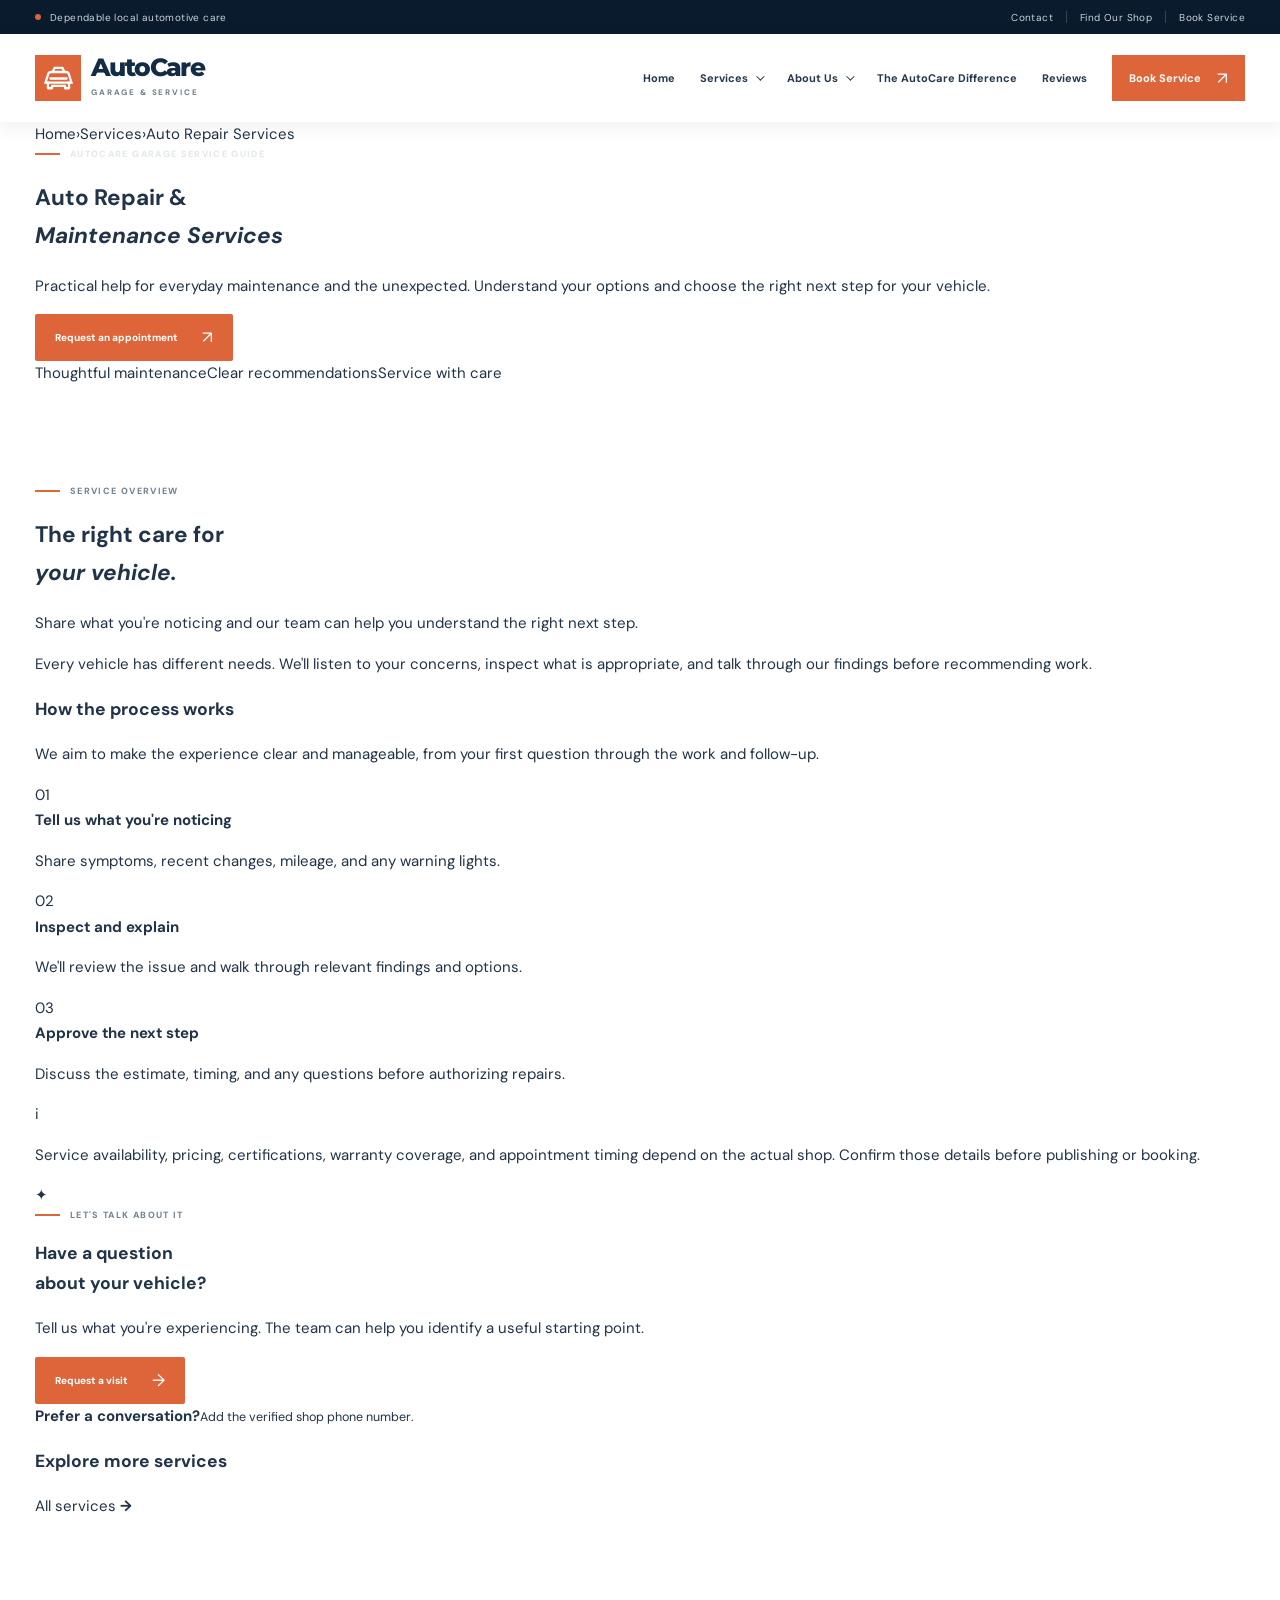
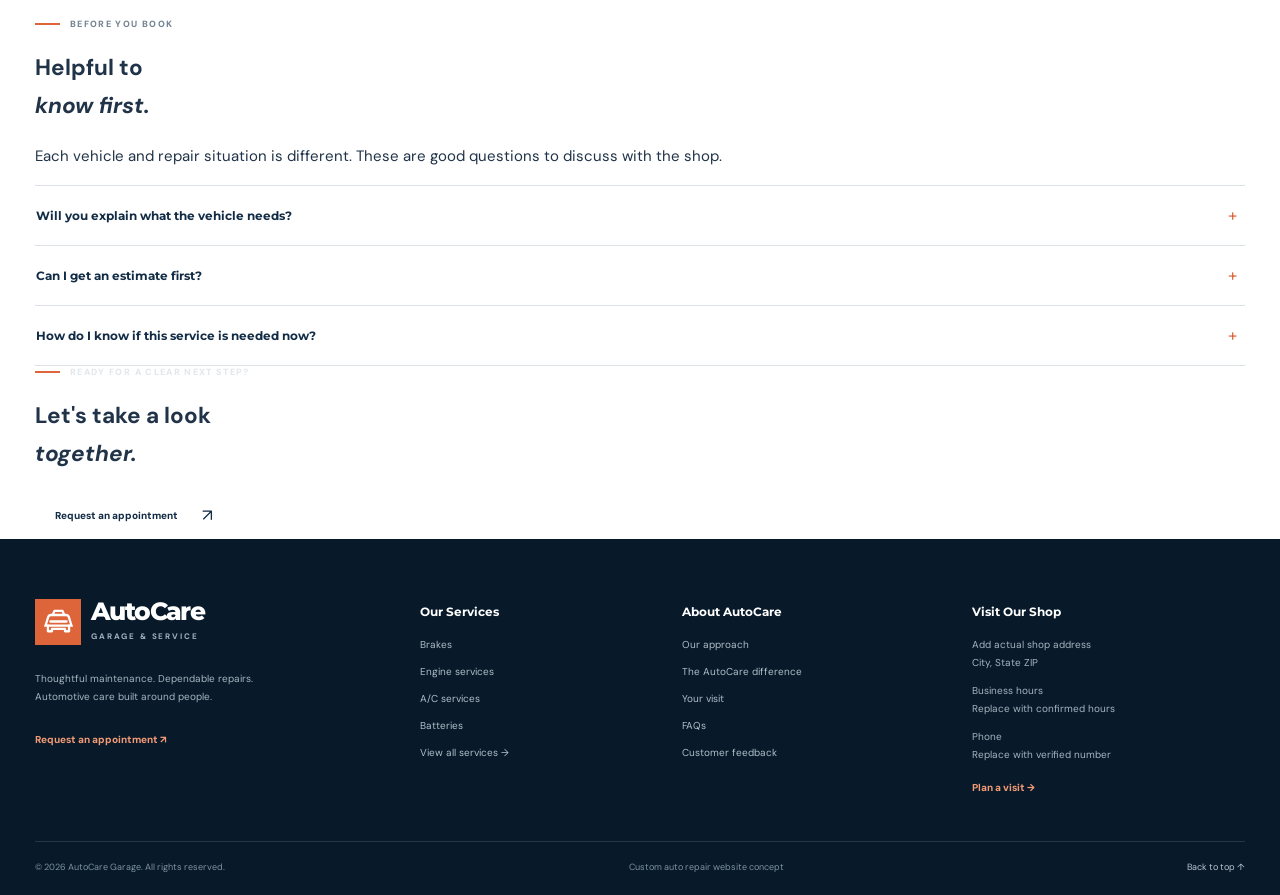
==== service.html @ 93a31797 "Add dynamic service detail page and service catalog" ====
<!doctype html>
<html lang="en">
<head><meta charset="utf-8"><meta name="viewport" content="width=device-width, initial-scale=1"><meta name="theme-color" content="#122c46"><meta name="description" content="Explore AutoCare Garage repair and maintenance services."><title>Auto Repair Services | AutoCare Garage</title>
<link rel="preconnect" href="https://fonts.googleapis.com"><link rel="preconnect" href="https://fonts.gstatic.com" crossorigin><link href="https://fonts.googleapis.com/css2?family=DM+Sans:wght@400;500;600;700&family=Montserrat:wght@500;600;700;800&display=swap" rel="stylesheet"><link rel="stylesheet" href="styles.css"></head>
<body>
<div class="utility-bar"><div class="container utility-inner"><div><span class="utility-dot"></span> Dependable local automotive care</div><div class="utility-links"><a href="index.html#contact">Contact</a><span></span><a href="index.html#contact">Find Our Shop</a><span></span><a href="index.html#appointment">Book Service</a></div></div></div>
<header class="site-header"><div class="container header-inner">
<a class="brand" href="index.html" aria-label="AutoCare Garage home"><span class="brand-mark"><svg viewBox="0 0 48 48" aria-hidden="true"><path d="M8 29h32l-3.2-10.2a4 4 0 0 0-3.8-2.8H15a4 4 0 0 0-3.8 2.8L8 29Z" fill="none" stroke="currentColor" stroke-width="2.8"/><path d="M11 29v7h5v-3h16v3h5v-7M14 24h20M17 16l2-5h10l2 5" fill="none" stroke="currentColor" stroke-width="2.8" stroke-linecap="round" stroke-linejoin="round"/></svg></span><span class="brand-type"><strong>AutoCare</strong><small>GARAGE &amp; SERVICE</small></span></a>
<button class="menu-toggle" aria-expanded="false" aria-controls="primary-nav" aria-label="Open navigation"><span></span><span></span><span></span></button>
<nav class="main-nav" id="primary-nav" aria-label="Main navigation">
<a href="index.html">Home</a>
<div class="nav-item has-mega"><button class="nav-trigger" aria-expanded="false" aria-controls="services-menu">Services <span class="chevron"></span></button><div class="mega-menu" id="services-menu">
<div class="mega-feature"><span class="eyebrow"><i></i> HOW CAN WE HELP?</span><h3>Complete care.<br><em>One trusted team.</em></h3><p>From everyday maintenance to more complex diagnostics, explore the services your vehicle may need.</p><a class="mega-feature-link" href="service.html?service=all-services">Browse services <b>→</b></a><div class="mega-mini-image"></div></div>
<div class="mega-content"><div class="mega-topline"><span>Common services</span><a href="service.html?service=all-services">View all services →</a></div><div class="mega-popular">
<a href="service.html?service=brakes"><span class="mega-icon">◉</span><b>Brake service</b><small>Inspection &amp; repair</small></a><a href="service.html?service=oil-filter-change"><span class="mega-icon">◌</span><b>Oil &amp; filter change</b><small>Routine maintenance</small></a><a href="service.html?service=check-engine-light"><span class="mega-icon">⌁</span><b>Check engine light</b><small>Diagnostics &amp; answers</small></a><a href="service.html?service=ac-services"><span class="mega-icon">❄</span><b>A/C services</b><small>Cooling &amp; comfort</small></a><a href="service.html?service=batteries"><span class="mega-icon">ϟ</span><b>Battery service</b><small>Testing &amp; replacement</small></a><a href="service.html?service=scheduled-maintenance"><span class="mega-icon">◷</span><b>Maintenance</b><small>Care for the miles ahead</small></a></div>
<div class="mega-lists"><div><h4>Maintenance &amp; Tires</h4><a href="service.html?service=air-filtration">Air filtration</a><a href="service.html?service=alignment">Alignment</a><a href="service.html?service=oil-filter-change">Oil &amp; filter change</a><a href="service.html?service=scheduled-maintenance">Scheduled maintenance</a><a href="service.html?service=tire-rotation">Tire rotation</a><a href="service.html?service=tune-ups">Tune-ups</a><a href="service.html?service=courtesy-inspections">Courtesy inspections</a></div><div><h4>Repairs &amp; Diagnostics</h4><a href="service.html?service=alternator-starter">Alternator &amp; starter</a><a href="service.html?service=check-engine-light">Check engine light</a><a href="service.html?service=computer-diagnostics">Computer diagnostics</a><a href="service.html?service=cooling-system">Cooling system</a><a href="service.html?service=drivetrain">Drivetrain</a><a href="service.html?service=electrical-system">Electrical system</a><a href="service.html?service=engine-services">Engine services</a><a href="service.html?service=exhaust-system">Exhaust system</a></div><div><h4>Systems &amp; Specialty</h4><a href="service.html?service=fuel-system">Fuel system</a><a href="service.html?service=power-steering">Power steering</a><a href="service.html?service=suspension">Suspension</a><a href="service.html?service=transmission-services">Transmission services</a><a href="service.html?service=batteries">Batteries</a><a href="service.html?service=brakes">Brakes</a><a href="service.html?service=ac-services">A/C services</a></div><div><h4>Drivers &amp; Businesses</h4><a href="service.html?service=auto-repair-estimates">Repair estimates</a><a href="service.html?service=pre-purchase-inspections">Pre-purchase inspections</a><a href="service.html?service=european-vehicle-service">European vehicle service</a><a href="service.html?service=fleet-service">Fleet service</a><a href="service.html?service=extended-warranty-service">Extended warranty service</a><a href="service.html?service=golf-cart-services">Golf cart service</a></div></div></div></div></div>
<div class="nav-item has-dropdown"><button class="nav-trigger" aria-expanded="false" aria-controls="about-menu">About Us <span class="chevron"></span></button><div class="simple-dropdown" id="about-menu"><a href="index.html#our-approach">Our approach <span>→</span></a><a href="index.html#amenities">Your visit <span>→</span></a><a href="index.html#warranty">Warranty &amp; quality <span>→</span></a><a href="index.html#community">Community <span>→</span></a><a href="index.html#faq">FAQs <span>→</span></a><a href="index.html#reviews">Customer feedback <span>→</span></a></div></div>
<a href="index.html#amenities">The AutoCare Difference</a><a href="index.html#reviews">Reviews</a><a href="index.html#appointment" class="header-cta">Book Service <span>↗</span></a>
</nav></div></header>
<main>
<section class="service-page-hero"><div class="service-page-hero-bg"></div><div class="container service-page-hero-inner"><div class="breadcrumbs"><a href="index.html">Home</a><span>›</span><a href="service.html?service=all-services">Services</a><span>›</span><span id="breadcrumb-current">Auto Repair Services</span></div><div class="eyebrow light"><i></i> AUTOCARE GARAGE SERVICE GUIDE</div><h1 id="service-title">Auto Repair &amp;<br><em>Maintenance Services</em></h1><p id="service-intro">Practical help for everyday maintenance and the unexpected. Understand your options and choose the right next step for your vehicle.</p><div class="hero-buttons"><a href="index.html#appointment" class="btn btn-orange">Request an appointment <span>↗</span></a><a href="#service-details" class="btn btn-glass">What to expect <span>↓</span></a></div></div></section>
<div class="service-breadcrumb-band"><div class="container"><span>Thoughtful maintenance</span><i></i><span>Clear recommendations</span><i></i><span>Service with care</span></div></div>
<section class="service-detail-section section-pad" id="service-details"><div class="container service-detail-layout"><article class="service-detail-main"><div class="eyebrow dark"><i></i> SERVICE OVERVIEW</div><h2 id="service-heading">The right care for<br><em>your vehicle.</em></h2><p class="service-detail-lead" id="service-lead">Share what you're noticing and our team can help you understand the right next step.</p><p id="service-description">Every vehicle has different needs. We'll listen to your concerns, inspect what is appropriate, and talk through our findings before recommending work.</p><div class="service-benefit-grid" id="service-benefits"></div><div class="service-subsection"><h3>How the process works</h3><p>We aim to make the experience clear and manageable, from your first question through the work and follow-up.</p><div class="service-process"><article><span>01</span><div><b>Tell us what you're noticing</b><p>Share symptoms, recent changes, mileage, and any warning lights.</p></div></article><article><span>02</span><div><b>Inspect and explain</b><p>We'll review the issue and walk through relevant findings and options.</p></div></article><article><span>03</span><div><b>Approve the next step</b><p>Discuss the estimate, timing, and any questions before authorizing repairs.</p></div></article></div></div><div class="service-detail-note"><span>i</span><p>Service availability, pricing, certifications, warranty coverage, and appointment timing depend on the actual shop. Confirm those details before publishing or booking.</p></div></article>
<aside class="service-detail-sidebar"><div class="service-sidebar-card"><span class="sidebar-icon">✦</span><span class="eyebrow dark"><i></i> LET'S TALK ABOUT IT</span><h3>Have a question<br>about your vehicle?</h3><p>Tell us what you're experiencing. The team can help you identify a useful starting point.</p><a class="btn btn-orange" href="index.html#appointment">Request a visit <span>→</span></a><div class="sidebar-contact"><b>Prefer a conversation?</b><small>Add the verified shop phone number.</small></div></div><div class="sidebar-service-list"><h3>Explore more services</h3><div id="related-services"></div><a class="sidebar-all" href="service.html?service=all-services">All services <b>→</b></a></div></aside></div></section>
<section class="service-faq-section"><div class="container service-faq-layout"><div><div class="eyebrow dark"><i></i> BEFORE YOU BOOK</div><h2>Helpful to<br><em>know first.</em></h2><p>Each vehicle and repair situation is different. These are good questions to discuss with the shop.</p></div><div class="faq-list"><details><summary>Will you explain what the vehicle needs?<span>+</span></summary><p>Ask for a clear explanation of the inspection findings, why the service is recommended, and what the next steps are before authorizing work.</p></details><details><summary>Can I get an estimate first?<span>+</span></summary><p>Ask the shop to review the estimate and any diagnostic fees, parts, labor, and timing before work begins.</p></details><details><summary>How do I know if this service is needed now?<span>+</span></summary><p>Share any symptoms and ask the technician to distinguish urgent safety concerns from maintenance that can be planned for later.</p></details></div></div></section>
<section class="service-next-cta"><div class="container service-next-inner"><div><div class="eyebrow light"><i></i> READY FOR A CLEAR NEXT STEP?</div><h2>Let's take a look<br><em>together.</em></h2></div><a href="index.html#appointment" class="btn btn-light">Request an appointment <span>↗</span></a></div></section>
</main>
<footer class="site-footer" id="contact"><div class="container footer-main"><div class="footer-brand-col"><a class="brand brand-inverse" href="index.html"><span class="brand-mark"><svg viewBox="0 0 48 48" aria-hidden="true"><path d="M8 29h32l-3.2-10.2a4 4 0 0 0-3.8-2.8H15a4 4 0 0 0-3.8 2.8L8 29Z" fill="none" stroke="currentColor" stroke-width="2.8"/><path d="M11 29v7h5v-3h16v3h5v-7M14 24h20M17 16l2-5h10l2 5" fill="none" stroke="currentColor" stroke-width="2.8" stroke-linecap="round" stroke-linejoin="round"/></svg></span><span class="brand-type"><strong>AutoCare</strong><small>GARAGE &amp; SERVICE</small></span></a><p>Thoughtful maintenance. Dependable repairs.<br>Automotive care built around people.</p><a class="footer-mail" href="index.html#appointment">Request an appointment ↗</a></div><div><h3>Our Services</h3><a href="service.html?service=brakes">Brakes</a><a href="service.html?service=engine-services">Engine services</a><a href="service.html?service=ac-services">A/C services</a><a href="service.html?service=batteries">Batteries</a><a href="service.html?service=all-services">View all services →</a></div><div><h3>About AutoCare</h3><a href="index.html#our-approach">Our approach</a><a href="index.html#difference">The AutoCare difference</a><a href="index.html#amenities">Your visit</a><a href="index.html#faq">FAQs</a><a href="index.html#reviews">Customer feedback</a></div><div><h3>Visit Our Shop</h3><p>Add actual shop address<br>City, State ZIP</p><p>Business hours<br>Replace with confirmed hours</p><p>Phone<br>Replace with verified number</p><a href="index.html#appointment" class="footer-mail">Plan a visit →</a></div></div><div class="container footer-bottom"><span>© <span id="current-year"></span> AutoCare Garage. All rights reserved.</span><span>Custom auto repair website concept</span><a href="#">Back to top ↑</a></div></footer>
<script src="script.js"></script><script src="service.js"></script>
</body></html>
---- styles.css ----
:root{--navy:#122c46;--deep:#091b2c;--blue:#1d4666;--orange:#de653a;--orange-dark:#b94a26;--ink:#203348;--muted:#687a8a;--paper:#f5f5f2;--cream:#faf8f3;--line:#dfe4e6;--sans:'DM Sans',sans-serif;--display:'Montserrat',sans-serif;--shadow:0 16px 46px rgba(9,27,44,.12)}*{box-sizing:border-box}html{scroll-behavior:smooth;scroll-padding-top:102px}body{margin:0;color:var(--ink);font:15px/1.7 var(--sans);-webkit-font-smoothing:antialiased}body.menu-open{overflow:hidden}img{max-width:100%;display:block}a{color:inherit;text-decoration:none}button,input,select,textarea{font:inherit}button{cursor:pointer}.container{width:min(1210px,calc(100% - 52px));margin:0 auto}.utility-bar{background:var(--deep);color:#cad3dd;font-size:10px;letter-spacing:.04em}.utility-inner{min-height:34px;display:flex;justify-content:space-between;align-items:center;gap:20px}.utility-inner>div:first-child{display:flex;align-items:center;gap:9px}.utility-dot{width:6px;height:6px;background:var(--orange);border-radius:50%;display:inline-block}.utility-links{display:flex;gap:13px;align-items:center}.utility-links>span{height:12px;width:1px;background:#ffffff30}.utility-links a:hover{color:white}.site-header{height:88px;background:#fff;position:sticky;top:0;z-index:50;box-shadow:0 4px 18px rgba(9,27,44,.07)}.header-inner{height:100%;display:flex;align-items:center;justify-content:space-between;gap:24px}.brand{display:inline-flex;align-items:center;gap:10px;flex-shrink:0}.brand-mark{width:46px;height:46px;display:grid;place-items:center;background:var(--orange);color:#fff}.brand-mark svg{width:39px;height:39px}.brand-type strong{display:block;color:var(--navy);font:800 25px/.95 var(--display);letter-spacing:-.065em}.brand-type small{display:block;margin-top:6px;font-size:8px;letter-spacing:.23em;color:#71808c;font-weight:800}.main-nav{height:100%;display:flex;align-items:center;gap:25px;font-size:11px;font-weight:700;color:#25384c}.main-nav>a:not(.header-cta),.nav-trigger{transition:color .18s ease}.main-nav>a:hover,.nav-trigger:hover{color:var(--orange)}.nav-item{height:100%;display:flex;align-items:center;position:relative}.nav-trigger{height:100%;padding:0;border:0;background:transparent;color:inherit;display:flex;align-items:center;gap:8px;font-size:inherit;font-weight:inherit}.chevron{width:6px;height:6px;border-right:1.5px solid currentColor;border-bottom:1.5px solid currentColor;transform:rotate(45deg) translateY(-2px);transition:transform .2s ease}.nav-item:hover>.nav-trigger .chevron,.nav-item.open>.nav-trigger .chevron,.nav-item:focus-within>.nav-trigger .chevron{transform:rotate(225deg) translate(-1px,-1px)}.header-cta{display:flex;align-items:center;gap:16px;background:var(--orange);color:white;padding:14px 17px;white-space:nowrap;transition:background .2s,transform .2s}.header-cta span{font-size:17px;line-height:1;font-weight:400}.header-cta:hover{background:var(--orange-dark);transform:translateY(-1px)}.mega-menu{position:absolute;top:100%;left:50%;transform:translate(-47%,9px);width:min(1100px,calc(100vw - 42px));display:grid;grid-template-columns:268px 1fr;background:white;box-shadow:0 24px 55px rgba(7,23,39,.19);border-top:3px solid var(--orange);visibility:hidden;opacity:0;pointer-events:none;transition:opacity .2s ease,transform .24s ease,visibility .2s;z-index:60;max-height:calc(100vh - 136px);overflow:auto}.has-mega:hover .mega-menu,.has-mega:focus-within .mega-menu,.has-mega.open .mega-menu{visibility:visible;opacity:1;pointer-events:auto;transform:translate(-47%,0)}.mega-feature{padding:29px 27px 0;background:var(--navy);color:white;display:flex;flex-direction:column;align-items:flex-start;overflow:hidden}.eyebrow{display:flex;align-items:center;gap:10px;font-size:9px;line-height:1.4;letter-spacing:.15em;font-weight:800}.eyebrow i{width:25px;height:2px;display:inline-block;background:var(--orange);flex-shrink:0}.eyebrow.light{color:#e1e7ec}.eyebrow.dark{color:#728393}.mega-feature h3{font:800 27px/1.22 var(--display);letter-spacing:-.05em;margin:18px 0 10px}.mega-feature h3 em{font-style:normal;color:#f08a62}.mega-feature p{font-size:11px;line-height:1.8;color:#d0dbe4;margin:0 0 18px}.mega-feature-link{font-size:10px;color:#ffb194;font-weight:800;display:flex;gap:17px;align-items:center;position:relative;z-index:2}.mega-feature-link b{font-size:17px}.mega-mini-image{width:calc(100% + 54px);min-height:105px;flex:1;margin:20px -27px 0;background:linear-gradient(0deg,#122c4680,#122c4630),url('https://images.unsplash.com/photo-1486262715619-67b85e0b08d3?auto=format&fit=crop&w=700&q=80') center/cover}.mega-content{padding:21px 25px 26px}.mega-topline{display:flex;justify-content:space-between;align-items:center;padding-bottom:12px;border-bottom:1px solid var(--line);font:800 11px var(--display);color:var(--navy)}.mega-topline a{font:700 10px var(--sans);color:var(--orange)}.mega-topline a:hover{text-decoration:underline}.mega-popular{display:grid;grid-template-columns:repeat(3,1fr);gap:2px 15px;padding:13px 0 19px;border-bottom:1px solid var(--line)}.mega-popular>a{display:grid;grid-template-columns:38px 1fr;grid-template-rows:auto auto;gap:1px 10px;align-items:center;padding:7px 6px;transition:background .18s}.mega-popular>a:hover{background:#f7f4f0}.mega-icon{width:36px;height:36px;grid-row:1/3;display:grid;place-items:center;background:#f7e8df;color:var(--orange-dark);font-size:19px}.mega-popular b{font:700 10px var(--display);color:var(--navy);align-self:end}.mega-popular small{color:#7b8995;font-size:9px;line-height:1.3;align-self:start}.mega-lists{display:grid;grid-template-columns:repeat(4,1fr);gap:18px;padding-top:18px}.mega-lists h4{font:800 10px var(--display);margin:0 0 11px;color:var(--navy);text-transform:uppercase;letter-spacing:.035em}.mega-lists a{display:block;font-size:10px;line-height:1.5;color:#586b7b;margin:8px 0;transition:color .15s,transform .15s}.mega-lists a:hover{color:var(--orange);transform:translateX(3px)}.simple-dropdown{position:absolute;top:100%;left:-26px;min-width:245px;background:white;border-top:3px solid var(--orange);box-shadow:0 22px 40px rgba(7,23,39,.16);padding:10px 18px;opacity:0;visibility:hidden;pointer-events:none;transform:translateY(8px);transition:opacity .18s ease,transform .22s ease,visibility .18s;z-index:62}.has-dropdown:hover .simple-dropdown,.has-dropdown:focus-within .simple-dropdown,.has-dropdown.open .simple-dropdown{opacity:1;visibility:visible;pointer-events:auto;transform:translateY(0)}.simple-dropdown a{display:flex;align-items:center;justify-content:space-between;gap:15px;padding:11px 3px;border-bottom:1px solid #edf0f2;font-size:10px;color:#536679}.simple-dropdown a:last-child{border:0}.simple-dropdown a span{font-size:15px;color:var(--orange);transition:transform .15s}.simple-dropdown a:hover{color:var(--orange)}.simple-dropdown a:hover span{transform:translateX(3px)}.menu-toggle{display:none;border:0;background:transparent;width:40px;height:40px;padding:8px}.menu-toggle span{display:block;height:2px;background:var(--navy);margin:5px 0;transition:transform .2s,opacity .2s}.hero{position:relative;min-height:625px;isolation:isolate;overflow:hidden;background:var(--deep);color:white;display:flex;align-items:center}.hero-image{position:absolute;inset:0;z-index:-3;background:url('https://images.unsplash.com/photo-1486262715619-67b85e0b08d3?auto=format&fit=crop&w=2200&q=90') center 53%/cover no-repeat;transform:scale(1.03);animation:hero-settle 1.2s ease forwards}.hero-shade{position:absolute;inset:0;z-index:-2;background:linear-gradient(90deg,rgba(7,22,36,.97) 0%,rgba(9,27,44,.88) 38%,rgba(9,27,44,.45) 70%,rgba(9,27,44,.25) 100%),linear-gradient(0deg,rgba(9,27,44,.45),transparent 45%)}.hero-grid{position:relative;display:grid;grid-template-columns:minmax(0,1fr) 300px;align-items:center;gap:60px;padding:70px 0}.hero-copy{max-width:620px;animation:fade-up .7s both}.hero h1{font:800 clamp(44px,5.6vw,72px)/1.04 var(--display);letter-spacing:-.06em;margin:25px 0 20px}.hero h1 em,.service-band h2 em,.ev-content h2 em,.quality-heading h2 em,.community-content h2 em,.last-cta h2 em{font-style:normal;color:#f0885e}.hero-copy>p{font-size:15px;line-height:1.85;color:#d0dae2;max-width:480px;margin:0 0 28px}.hero-buttons{display:flex;gap:12px;flex-wrap:wrap}.btn{display:inline-flex;align-items:center;justify-content:center;gap:24px;border:1px solid transparent;border-radius:2px;padding:14px 19px;min-height:46px;font-size:10px;line-height:1.3;font-weight:800;transition:transform .2s,background .2s,border-color .2s;cursor:pointer}.btn:hover{transform:translateY(-2px)}.btn span{font-size:17px;line-height:1;font-weight:400}.btn-orange{background:var(--orange);color:white}.btn-orange:hover{background:var(--orange-dark)}.btn-glass{color:white;border-color:#ffffff72;background:#ffffff08}.btn-glass:hover{background:#ffffff17;border-color:#ffffffba}.btn-light{background:#fff;color:var(--navy)}.btn-light:hover{background:#f4eae4}.btn-navy{background:var(--navy);color:white}.btn-navy:hover{background:var(--deep)}.hero-reassurance{display:flex;align-items:center;gap:13px;margin-top:40px;padding-top:21px;border-top:1px solid #ffffff31;max-width:435px}.hero-check{width:29px;height:29px;display:grid;place-items:center;border:1px solid #ffffff70;color:#ffab83;border-radius:50%;font-size:14px;flex-shrink:0}.hero-reassurance span:last-child{display:flex;flex-direction:column;line-height:1.4}.hero-reassurance b{font-size:11px;color:#fff}.hero-reassurance small{font-size:10px;color:#bdcbd7;margin-top:3px}.hero-card{background:#fff;color:var(--ink);padding:29px 25px 0;box-shadow:var(--shadow);align-self:center;animation:fade-up .9s .12s both}.hero-card-label{font-size:9px;letter-spacing:.14em;font-weight:800;color:var(--orange)}.hero-card h2{font:800 24px/1.18 var(--display);letter-spacing:-.05em;color:var(--navy);margin:14px 0}.hero-card>p{font-size:11px;color:var(--muted);margin:0 0 21px;line-height:1.8}.hero-card-action{display:flex;justify-content:space-between;align-items:center;background:var(--orange);color:white;padding:14px 15px;font-size:10px;font-weight:800}.hero-card-action span{font-size:17px}.hero-card-footer{display:flex;align-items:center;gap:11px;padding:18px 0 19px}.hero-card-icon{width:36px;height:36px;display:grid;place-items:center;background:#f8eee7;color:var(--orange);font-size:20px}.hero-card-footer>span:last-child{display:flex;flex-direction:column}.hero-card-footer b{font-size:10px;color:var(--navy)}.hero-card-footer small{font-size:8px;color:var(--muted);margin-top:4px}.hero-stamp{position:absolute;left:max(25px,calc((100vw - 1370px)/2));bottom:27px;display:flex;align-items:center;gap:9px;opacity:.88}.hero-stamp>span{font:800 19px var(--display);color:#ff9d72;border:1px solid #ff9d72;padding:5px 7px}.hero-stamp small{font-size:8px;letter-spacing:.13em;line-height:1.4}.assurance-strip{background:white;border-bottom:1px solid var(--line)}.assurance-grid{display:grid;grid-template-columns:repeat(4,1fr);padding:23px 0}.assurance-grid>div{display:flex;align-items:center;gap:12px;padding:0 18px;border-right:1px solid var(--line)}.assurance-grid>div:first-child{padding-left:0}.assurance-grid>div:last-child{border:0}.assurance-icon{width:40px;height:40px;border:1px solid var(--line);display:grid;place-items:center;color:var(--orange);font-size:19px;flex-shrink:0}.assurance-grid span:last-child{display:flex;flex-direction:column;line-height:1.4}.assurance-grid b{font:700 10px var(--display);color:var(--navy)}.assurance-grid small{font-size:9px;color:var(--muted);margin-top:4px}.section-pad{padding:98px 0}.intro-grid{display:grid;grid-template-columns:1fr 1fr;align-items:center;gap:88px}.intro-photo-wrap{position:relative;padding:0 25px 28px 0}.intro-photo{width:100%;height:450px;object-fit:cover;object-position:center}.intro-photo-wrap:after{content:"";position:absolute;z-index:-1;right:0;bottom:0;width:76%;height:78%;background:#f2e2d6}.photo-note{position:absolute;left:-22px;bottom:10px;display:flex;align-items:center;gap:12px;padding:15px 19px;background:white;box-shadow:0 8px 24px #102d4f17}.photo-note-mark{width:38px;height:38px;display:grid;place-items:center;background:var(--orange);color:white;font:800 13px var(--display)}.photo-note>span:last-child{display:flex;flex-direction:column;line-height:1.4}.photo-note b{font:700 11px var(--display);color:var(--navy)}.photo-note small{font-size:9px;color:var(--muted);margin-top:3px}.intro-copy h2,.section-heading h2,.concierge-copy h2,.difference-copy h2,.directory-grid h2,.faq-layout h2,.reviews-intro h2{font:800 clamp(35px,4.2vw,49px)/1.13 var(--display);letter-spacing:-.055em;color:var(--navy);margin:17px 0 20px}.intro-copy h2 em,.section-heading h2 em,.concierge-copy h2 em,.difference-copy h2 em,.directory-grid h2 em,.faq-layout h2 em,.reviews-intro h2 em{font-style:normal;color:var(--orange)}.intro-copy p,.concierge-copy p,.difference-copy>p,.directory-grid>div>p,.faq-layout>div>p,.reviews-intro>p{font-size:12px;line-height:1.95;color:var(--muted)}.intro-copy .lead,.concierge-copy .lead{color:#30485b;font-size:14px;line-height:1.8}.check-list{display:grid;gap:10px;margin:22px 0 25px}.check-list div{display:flex;align-items:center;gap:10px;font-size:11px;font-weight:600;color:#344d60}.check-list span{width:20px;height:20px;display:grid;place-items:center;background:#f8e8df;color:var(--orange);font-size:11px}.text-link{display:inline-flex;align-items:center;gap:12px;font-size:11px;color:var(--orange-dark);font-weight:800}.text-link b{font-size:17px;font-weight:500;transition:transform .2s}.text-link:hover b{transform:translateX(4px)}.service-band{padding:44px 0;background:var(--navy);color:white;position:relative;overflow:hidden}.service-band:after{content:"";position:absolute;right:-50px;top:-180px;width:410px;height:410px;border:1px solid #ffffff17;border-radius:50%;box-shadow:0 0 0 42px #ffffff06,0 0 0 88px #ffffff04;pointer-events:none}.service-band-inner{position:relative;z-index:1;display:grid;grid-template-columns:1.1fr .9fr auto;gap:36px;align-items:center}.service-band h2{font:800 30px/1.18 var(--display);letter-spacing:-.05em;margin:13px 0 0}.service-band-inner>p{max-width:360px;color:#d1dbe4;font-size:11px;line-height:1.9}.popular-services{background:var(--paper)}.section-heading{display:flex;justify-content:space-between;align-items:end;gap:40px;margin-bottom:35px}.section-heading h2{margin-bottom:0}.section-heading>p{max-width:370px;font-size:12px;line-height:1.85;color:var(--muted);margin:0 0 4px}.service-card-grid{display:grid;grid-template-columns:repeat(3,1fr);gap:21px}.service-card{background:white;border:1px solid #e3e6e7;box-shadow:0 4px 15px #102d4f07;transition:transform .23s,box-shadow .23s}.service-card:hover{transform:translateY(-6px);box-shadow:0 16px 34px #102d4f17}.service-card-photo{height:170px;background-position:center;background-size:cover;transition:filter .25s}.service-card:hover .service-card-photo{filter:saturate(1.1)}.photo-ac{background-image:url('https://images.unsplash.com/photo-1487754180451-c456f719a1fc?auto=format&fit=crop&w=900&q=80')}.photo-brakes{background-image:url('https://images.unsplash.com/photo-1486262715619-67b85e0b08d3?auto=format&fit=crop&w=900&q=80')}.photo-engine{background-image:url('https://images.unsplash.com/photo-1632823471565-1ecdf5c5d4f9?auto=format&fit=crop&w=900&q=80')}.photo-battery{background-image:url('https://images.unsplash.com/photo-1625047509168-a7026f36de04?auto=format&fit=crop&w=900&q=80')}.photo-oil{background-image:url('https://images.unsplash.com/photo-1635784063381-2f5a2b6b7b0c?auto=format&fit=crop&w=900&q=80')}.photo-transmission{background-image:url('https://images.unsplash.com/photo-1486262715619-67b85e0b08d3?auto=format&fit=crop&w=900&q=80')}.service-card-body{position:relative;padding:25px 23px 22px}.service-card-icon{position:absolute;right:20px;top:-22px;width:44px;height:44px;background:white;border:1px solid #e3e6e7;display:grid;place-items:center;color:var(--orange);font-size:21px}.service-card h3{font:700 15px var(--display);color:var(--navy);margin:0 0 10px}.service-card p{font-size:11px;line-height:1.85;color:var(--muted);margin:0 0 20px;min-height:60px}.card-link{display:flex;justify-content:space-between;align-items:center;color:var(--orange-dark);font-size:10px;font-weight:800;border-top:1px solid #eceff0;padding-top:14px}.card-link b{font-size:16px;font-weight:400;transition:transform .2s}.service-card:hover .card-link b{transform:translate(3px,-2px)}.center-row{text-align:center;margin-top:35px}.ev-section{display:grid;grid-template-columns:1fr 1fr;background:var(--deep);color:white;min-height:445px}.ev-photo{background:url('https://images.unsplash.com/photo-1593941707882-a5bba14938c7?auto=format&fit=crop&w=1400&q=85') center/cover no-repeat;min-height:400px}.ev-content{padding:75px clamp(32px,7vw,100px);align-self:center}.ev-content h2{font:800 clamp(34px,4vw,47px)/1.15 var(--display);letter-spacing:-.055em;margin:20px 0}.ev-content>p{font-size:12px;line-height:1.95;color:#c6d2dc;max-width:490px;margin:0 0 24px}.text-link-light{color:#ffae8d}.concierge-grid{display:grid;grid-template-columns:.85fr 1.15fr;align-items:center;gap:90px}.concierge-copy h2{margin-bottom:19px}.concierge-copy .btn{margin-top:17px}.concierge-photo{position:relative;padding:0 0 25px 25px}.concierge-photo img{height:430px;width:100%;object-fit:cover}.concierge-photo:after{content:"";position:absolute;z-index:-1;left:0;bottom:0;width:75%;height:75%;background:#e9ded4}.concierge-badge{position:absolute;right:-25px;bottom:5px;width:180px;background:var(--orange);color:white;padding:18px 19px;box-shadow:var(--shadow)}.concierge-badge>b,.concierge-badge>span{display:block;font:800 17px/1.2 var(--display);letter-spacing:-.03em}.concierge-badge>span{font-size:12px;margin-top:4px}.concierge-badge i{display:block;width:33px;height:2px;background:#ffd9c7;margin:12px 0}.concierge-badge small{font-size:9px;line-height:1.7;display:block;color:#ffe7dc}.quality-section{background:var(--navy);color:white;padding:89px 0}.quality-grid{display:grid;grid-template-columns:.85fr 1.15fr;gap:90px}.quality-heading h2{font:800 clamp(35px,4vw,50px)/1.12 var(--display);letter-spacing:-.055em;margin:21px 0}.quality-heading>p{font-size:12px;line-height:1.9;color:#c2d0dc;max-width:360px}.quality-points article{display:grid;grid-template-columns:40px 1fr;gap:19px;padding:0 0 19px;margin-bottom:19px;border-bottom:1px solid #ffffff25}.quality-points article:last-child{border:0;margin:0;padding:0}.quality-points article>span{font:800 12px var(--display);color:#f28a61;padding-top:3px}.quality-points h3{font:700 14px var(--display);margin:0 0 5px}.quality-points p{font-size:11px;line-height:1.8;color:#c4d0da;margin:0;max-width:560px}.amenities-section{background:#fff}.amenities-grid{display:grid;grid-template-columns:repeat(4,1fr);gap:1px;background:var(--line);border:1px solid var(--line)}.amenities-grid article{background:white;min-height:162px;padding:24px 22px;transition:background .2s}.amenities-grid article:hover{background:#fcf5f0}.amenities-grid article>span{width:39px;height:39px;display:grid;place-items:center;background:#f8e8df;color:var(--orange);font-size:21px;margin-bottom:14px}.amenities-grid h3{font:700 12px var(--display);margin:0 0 7px;color:var(--navy)}.amenities-grid p{font-size:10px;line-height:1.7;color:var(--muted);margin:0}.difference-section{background:var(--paper);padding:90px 0}.difference-layout{display:grid;grid-template-columns:1fr 1fr;gap:90px;align-items:center}.difference-image{position:relative;padding:0 0 24px 24px}.difference-image img{width:100%;height:470px;object-fit:cover}.difference-image:after{content:"";position:absolute;z-index:0;left:0;bottom:0;width:75%;height:75%;border:2px solid #db9b7c}.difference-image-tag{position:absolute;z-index:1;left:0;top:25px;display:flex;align-items:center;gap:11px;padding:12px 16px;background:white;box-shadow:0 8px 20px #102d4f17}.difference-image-tag span{height:37px;width:37px;display:grid;place-items:center;background:var(--navy);color:white;font:800 12px var(--display)}.difference-image-tag b{font:800 10px/1.3 var(--display);color:var(--navy)}.difference-copy h2{margin-bottom:19px}.difference-copy>p{margin-bottom:23px}.difference-row{display:flex;align-items:flex-start;gap:12px;margin:16px 0}.difference-row>span{width:22px;height:22px;background:#f8e5da;color:var(--orange);display:grid;place-items:center;flex-shrink:0;font-size:12px}.difference-row>div{display:flex;flex-direction:column}.difference-row b{font:700 11px var(--display);color:var(--navy)}.difference-row small{font-size:10px;color:var(--muted);margin-top:4px}.difference-copy .text-link{margin-top:14px}.community-section{position:relative;isolation:isolate;background:var(--deep);color:white;min-height:420px;display:flex;align-items:center;overflow:hidden}.community-bg{position:absolute;z-index:-2;inset:0;background:url('https://images.unsplash.com/photo-1621905231915-aaf3b4c6f4d7?auto=format&fit=crop&w=2000&q=85') center/cover no-repeat}.community-section:before{content:"";position:absolute;z-index:-1;inset:0;background:linear-gradient(90deg,#091b2cf2 0%,#091b2ce0 42%,#091b2c58 100%)}.community-content{padding:70px 0}.community-content h2{font:800 clamp(38px,4.5vw,54px)/1.1 var(--display);letter-spacing:-.06em;margin:20px 0}.community-content>p{max-width:520px;font-size:12px;line-height:1.9;color:#c8d3dc;margin:0 0 24px}.community-accent{position:absolute;right:9%;bottom:-30px;width:140px;height:140px;border:1px solid #ffffff4a;transform:rotate(45deg);box-shadow:0 0 0 20px #ffffff06}.service-directory{background:#fff}.directory-grid{display:grid;grid-template-columns:.72fr 1.28fr;gap:75px}.directory-grid h2{margin:19px 0}.directory-grid>div>p{margin-bottom:25px}.directory-links{display:grid;grid-template-columns:1fr 1fr;gap:0 28px}.directory-links a{display:flex;justify-content:space-between;align-items:center;gap:10px;border-bottom:1px solid var(--line);padding:11px 3px;font-size:11px;color:#4f6475;transition:color .18s,padding .18s}.directory-links a b{font-size:15px;font-weight:400;color:var(--orange)}.directory-links a:hover{color:var(--orange-dark);padding-left:7px}.faq-section{background:var(--paper)}.faq-layout{display:grid;grid-template-columns:.7fr 1.3fr;gap:85px}.faq-layout h2{margin-bottom:17px}.faq-layout>div>p{margin-bottom:24px}.faq-list details{border-bottom:1px solid #dce2e5;padding:0 0 0 1px}.faq-list details:first-child{border-top:1px solid #dce2e5}.faq-list summary{list-style:none;display:flex;justify-content:space-between;align-items:center;gap:20px;cursor:pointer;padding:17px 0;color:var(--navy);font:700 12px var(--display)}.faq-list summary::-webkit-details-marker{display:none}.faq-list summary span{display:grid;place-items:center;width:25px;height:25px;background:white;color:var(--orange);font:400 17px var(--sans);flex-shrink:0;transition:transform .2s,background .2s}.faq-list details[open] summary span{transform:rotate(45deg);background:var(--orange);color:white}.faq-list details p{font-size:11px;line-height:1.9;color:var(--muted);margin:-2px 35px 18px 0;animation:fade-up .22s both}.appointment-section{background:var(--deep);color:white;padding:86px 0;position:relative;overflow:hidden}.appointment-section:after{content:"";position:absolute;right:-150px;top:-200px;width:490px;height:490px;border:1px solid #ffffff10;border-radius:50%;box-shadow:0 0 0 40px #ffffff04,0 0 0 85px #ffffff03;pointer-events:none}.appointment-layout{position:relative;z-index:1;display:grid;grid-template-columns:.78fr 1.22fr;gap:75px;align-items:start}.appointment-intro h2{font:800 clamp(36px,4.2vw,50px)/1.12 var(--display);letter-spacing:-.055em;margin:20px 0}.appointment-intro h2 em{font-style:normal;color:#f0885e}.appointment-intro>p{font-size:12px;line-height:1.9;color:#c3d0da;max-width:400px}.appointment-contact{display:flex;align-items:center;gap:13px;margin-top:31px}.appointment-contact>span{width:43px;height:43px;display:grid;place-items:center;border:1px solid #ffffff38;color:#f0885e;font-size:20px}.appointment-contact>div{display:flex;flex-direction:column;line-height:1.5}.appointment-contact small{color:#b9c7d2;font-size:9px}.appointment-contact b{font:700 12px var(--display);margin:2px 0}.appointment-contact em{font-style:normal;font-size:9px;color:#ec9b79}.appointment-steps{display:flex;align-items:center;gap:7px;margin-top:42px;max-width:370px}.step-marker{width:28px;height:28px;border:1px solid #718292;border-radius:50%;display:grid;place-items:center;color:#c6d1da;font-size:10px;flex-shrink:0}.step-marker.active{background:var(--orange);border-color:var(--orange);color:white}.appointment-steps>i{display:block;width:36px;height:1px;background:#708191;margin-right:5px}.appointment-steps>div{display:flex;flex-direction:column;line-height:1.4;margin-left:4px}.appointment-steps>div b{font-size:10px}.appointment-steps>div small{font-size:9px;color:#b7c5d0;margin-top:3px}.appointment-form{background:white;color:var(--ink);box-shadow:0 20px 55px #0003;padding:0 32px 26px}.form-progress{height:4px;background:#e8ecef;margin:0 -32px 25px}.progress-fill{width:50%;height:100%;display:block;background:var(--orange);transition:width .28s ease}.form-step{display:none;animation:fade-up .3s both}.form-step.active{display:block}.form-title{margin-bottom:21px}.form-title>span{font-size:9px;font-weight:800;letter-spacing:.12em;color:var(--orange)}.form-title h3{font:800 21px var(--display);color:var(--navy);margin:5px 0}.form-title p{font-size:10px;color:var(--muted);margin:0}.form-grid{display:grid;grid-template-columns:1fr 1fr;gap:14px 16px}.form-grid label{display:flex;flex-direction:column;gap:6px;font-size:10px;color:#30485c;font-weight:700}.form-grid input,.form-grid select,.form-grid textarea{width:100%;min-width:0;outline:none;border:1px solid #dce3e8;background:#fbfcfc;padding:11px 12px;border-radius:1px;font-size:11px;color:var(--ink);transition:border-color .2s,box-shadow .2s}.form-grid input:focus,.form-grid select:focus,.form-grid textarea:focus{border-color:var(--orange);box-shadow:0 0 0 3px #de653a18}.form-grid input::placeholder,.form-grid textarea::placeholder{color:#9ba7b0}.form-grid select:invalid{color:#8c9aa5}.span-two{grid-column:1/-1}.form-grid textarea{resize:vertical}.form-actions{display:flex;justify-content:space-between;align-items:center;gap:13px;margin-top:22px}.form-actions .btn{min-height:42px;padding:12px 15px}.form-note,.form-disclaimer{font-size:9px;color:#82909b}.form-disclaimer{line-height:1.7;margin:15px 0 0}.btn-back{border-color:#d3dce2;background:white;color:var(--navy)}.form-status{font-size:10px;color:var(--orange-dark);margin:12px 0 0}.form-success{text-align:center;padding:55px 12px 35px;animation:fade-up .3s both}.success-mark{margin:auto;width:48px;height:48px;background:#e7f4eb;color:#317649;display:grid;place-items:center;border-radius:50%;font-size:23px}.form-success h3{font:800 20px var(--display);color:var(--navy);margin:17px 0 7px}.form-success p{font-size:11px;line-height:1.8;color:var(--muted);max-width:370px;margin:0 auto 15px}.reset-form{border:0;background:transparent}.reviews-section{padding:91px 0;background:#fff}.reviews-layout{display:grid;grid-template-columns:.7fr 1.3fr;gap:85px;align-items:center}.reviews-intro h2{margin-bottom:17px}.reviews-intro>p{margin-bottom:23px}.review-carousel{background:var(--paper);border-top:3px solid var(--orange);padding:28px 31px 25px;min-height:245px;display:flex;flex-direction:column}.review-top{display:flex;align-items:center;gap:15px}.quote-mark{font:52px/.7 Georgia,serif;color:var(--orange)}.review-stars{font-size:13px;letter-spacing:3px;color:#e5a543}.review-counter{margin-left:auto;color:#8a98a2;font-size:9px;letter-spacing:.08em}.review-quote{font:500 16px/1.7 var(--display);color:var(--navy);margin:23px 0 26px;max-width:600px;transition:opacity .2s}.review-bottom{display:flex;justify-content:space-between;align-items:center;gap:15px;margin-top:auto;padding-top:16px;border-top:1px solid #e1e3e2}.review-bottom>div:first-child{display:flex;flex-direction:column;line-height:1.5}.review-bottom b{font:700 10px var(--display);color:var(--navy)}.review-bottom small{font-size:9px;color:var(--muted);margin-top:3px}.review-controls{display:flex;gap:7px}.review-controls button{width:33px;height:33px;border:1px solid #ced7dc;background:white;color:var(--navy);transition:background .2s,color .2s}.review-controls button:hover{background:var(--navy);color:white}.last-cta{background:var(--orange);color:white;padding:34px 0}.last-cta-inner{display:flex;align-items:center;justify-content:space-between;gap:25px}.last-cta .eyebrow{color:#fff0e8}.last-cta .eyebrow i{background:white}.last-cta h2{font:800 31px/1.15 var(--display);letter-spacing:-.05em;margin:11px 0 0}.site-footer{background:#081a2a;color:#c7d1d9;padding:60px 0 19px}.footer-main{display:grid;grid-template-columns:1.25fr .8fr .9fr 1fr;gap:44px;padding-bottom:42px}.brand-inverse .brand-type strong{color:white}.brand-inverse .brand-type small{color:#9fafbc}.footer-brand-col>p{font-size:11px;line-height:1.9;color:#9fadb9;margin:20px 0}.footer-mail{display:inline-block;color:#f29a75;font-size:10px;font-weight:800}.footer-main h3{font:700 12px var(--display);color:#fff;margin:5px 0 17px}.footer-main>div:not(:first-child)>a:not(.footer-mail){display:block;color:#afbdc7;font-size:10px;margin:10px 0;transition:color .15s}.footer-main>div:not(:first-child)>a:hover{color:#f39a76}.footer-main p{font-size:10px;line-height:1.8;color:#a6b4bf}.contact-placeholder{margin-top:0}.footer-bottom{display:flex;justify-content:space-between;align-items:center;gap:18px;border-top:1px solid #ffffff1f;padding-top:18px;font-size:9px;color:#7f92a2}.footer-bottom a{color:#b9c6d0}.footer-bottom a:hover{color:white}
.reveal{opacity:0;transform:translateY(18px);transition:opacity .6s ease,transform .6s cubic-bezier(.2,.75,.25,1)}.reveal.is-visible{opacity:1;transform:translateY(0)}@keyframes fade-up{from{opacity:0;transform:translateY(12px)}to{opacity:1;transform:translateY(0)}}@keyframes hero-settle{to{transform:scale(1)}}
@media(max-width:1120px){.main-nav{gap:17px;font-size:10px}.header-cta{padding:12px}.mega-menu{grid-template-columns:240px 1fr}.mega-feature{padding:24px 22px 0}.mega-mini-image{width:calc(100% + 44px);margin-left:-22px;margin-right:-22px}.mega-popular{gap:2px 8px}.mega-lists{gap:12px}.mega-lists a{font-size:9px}.hero-grid{gap:35px}.intro-grid,.concierge-grid,.difference-layout{gap:55px}.quality-grid{gap:55px}.appointment-layout{gap:45px}.reviews-layout,.faq-layout{gap:55px}.footer-main{gap:27px}}
@media(max-width:930px){.site-header{height:76px}.menu-toggle{display:block;margin-left:auto}.menu-toggle[aria-expanded=true] span:first-child{transform:translateY(7px) rotate(45deg)}.menu-toggle[aria-expanded=true] span:nth-child(2){opacity:0}.menu-toggle[aria-expanded=true] span:last-child{transform:translateY(-7px) rotate(-45deg)}.main-nav{display:none;position:absolute;top:100%;left:0;right:0;height:calc(100vh - 110px);overflow:auto;background:white;padding:12px 24px 35px;align-items:stretch;flex-direction:column;gap:0;box-shadow:0 20px 25px #091b2c24;font-size:12px}.main-nav.mobile-open{display:flex}.main-nav>a:not(.header-cta){padding:14px 0;border-bottom:1px solid #edf0f2}.nav-item{height:auto;display:block;border-bottom:1px solid #edf0f2}.nav-trigger{width:100%;height:auto;justify-content:space-between;padding:14px 0;font-size:12px}.header-cta{justify-content:center;margin-top:17px;padding:15px}.mega-menu{position:static;display:none;width:100%;max-height:none;overflow:visible;transform:none!important;box-shadow:none;border-top:0;grid-template-columns:1fr;visibility:visible;opacity:1;pointer-events:auto;transition:none;margin:0 0 14px}.has-mega:hover .mega-menu,.has-mega:focus-within .mega-menu,.has-mega.open .mega-menu{display:grid}.mega-feature{display:none}.mega-content{padding:8px 0 12px}.mega-topline{padding:9px 0 11px}.mega-popular{grid-template-columns:1fr 1fr;padding:9px 0 12px}.mega-lists{grid-template-columns:1fr 1fr;gap:12px 25px;padding:15px 0 0}.mega-lists a{font-size:10px}.simple-dropdown{position:static;display:none;box-shadow:none;opacity:1;visibility:visible;pointer-events:auto;transform:none;padding:0 10px 12px;border-top:0;min-width:0}.has-dropdown:hover .simple-dropdown,.has-dropdown:focus-within .simple-dropdown,.has-dropdown.open .simple-dropdown{display:block}.simple-dropdown a{font-size:11px}.hero{min-height:590px}.hero-grid{grid-template-columns:1fr 255px;gap:25px}.hero h1{font-size:55px}.hero-card{padding:23px 19px 0}.assurance-grid>div{padding:0 10px}.assurance-grid b{font-size:9px}.assurance-grid small{font-size:8px}.intro-grid,.concierge-grid,.difference-layout{gap:35px}.intro-photo{height:400px}.service-band-inner{grid-template-columns:1fr 1fr;gap:17px 30px}.service-band-inner>.btn{justify-self:start}.quality-grid,.faq-layout,.reviews-layout{gap:35px}.appointment-layout{grid-template-columns:.7fr 1.3fr;gap:28px}.appointment-form{padding-left:23px;padding-right:23px}.form-progress{margin-left:-23px;margin-right:-23px}.footer-main{grid-template-columns:1fr 1fr}.footer-brand-col{grid-column:1/-1}}
@media(max-width:680px){.container{width:calc(100% - 34px)}.utility-inner{min-height:32px;font-size:9px}.utility-links{gap:8px}.utility-links a:nth-of-type(1),.utility-links>span:nth-of-type(1){display:none}.brand-mark{width:41px;height:41px}.brand-mark svg{width:35px;height:35px}.brand-type strong{font-size:22px}.brand-type small{font-size:7px}.hero{min-height:unset}.hero-shade{background:linear-gradient(90deg,#071624ed 0%,#091b2cd9 60%,#091b2c85 100%),linear-gradient(0deg,#091b2c6b,transparent 50%)}.hero-grid{grid-template-columns:1fr;gap:25px;padding:62px 0 72px}.hero h1{font-size:clamp(43px,11vw,60px)}.hero-copy>p{font-size:13px;max-width:420px}.hero-card{max-width:390px}.hero-stamp{bottom:17px}.hero-reassurance{margin-top:29px}.hero-card h2{font-size:22px}.assurance-grid{grid-template-columns:1fr 1fr;gap:19px 8px;padding:22px 0}.assurance-grid>div{border:0;padding:0 4px}.assurance-grid>div:first-child{padding-left:4px}.assurance-icon{width:33px;height:33px;font-size:16px}.assurance-grid b{font-size:9px}.assurance-grid small{font-size:8px}.section-pad{padding:70px 0}.intro-grid,.concierge-grid,.difference-layout,.quality-grid,.directory-grid,.faq-layout,.reviews-layout,.appointment-layout{grid-template-columns:1fr;gap:37px}.intro-photo-wrap{margin:0 0 0 8px;padding:0 15px 19px 0}.intro-photo{height:300px}.photo-note{left:-8px;bottom:0;padding:12px 14px}.intro-copy h2,.section-heading h2,.concierge-copy h2,.difference-copy h2,.directory-grid h2,.faq-layout h2,.reviews-intro h2{font-size:37px}.intro-copy p,.concierge-copy p,.difference-copy>p,.directory-grid>div>p{font-size:12px}.service-band{padding:35px 0}.service-band-inner{grid-template-columns:1fr;gap:12px}.service-band h2{font-size:29px}.service-band-inner>p{margin:0}.service-band-inner>.btn{margin-top:6px}.section-heading{align-items:flex-start;flex-direction:column;gap:16px;margin-bottom:28px}.section-heading>p{font-size:11px}.service-card-grid{grid-template-columns:1fr;gap:15px}.service-card-photo{height:190px}.service-card p{min-height:0}.ev-section{grid-template-columns:1fr}.ev-photo{min-height:260px}.ev-content{padding:55px 25px 61px}.ev-content h2{font-size:36px}.concierge-photo{margin-right:10px;padding:0 0 20px 16px}.concierge-photo img{height:300px}.concierge-badge{right:-10px;width:155px;padding:14px}.quality-section{padding:65px 0}.quality-heading h2{font-size:38px}.amenities-grid{grid-template-columns:1fr 1fr}.amenities-grid article{min-height:140px;padding:18px 14px}.amenities-grid h3{font-size:11px}.difference-section{padding:70px 0}.difference-image{padding:0 0 17px 17px}.difference-image img{height:320px}.difference-image-tag{top:18px;padding:9px 11px}.community-section{min-height:unset}.community-content{padding:60px 0}.community-content h2{font-size:42px}.community-content>p{font-size:11px}.directory-grid{gap:30px}.directory-links{gap:0 14px}.directory-links a{font-size:10px}.faq-layout{gap:25px}.faq-list summary{font-size:11px;padding:15px 0}.faq-list details p{font-size:10px}.appointment-section{padding:65px 0}.appointment-layout{gap:34px}.appointment-intro h2{font-size:40px}.appointment-steps{margin-top:27px}.appointment-form{padding:0 19px 22px}.form-progress{margin-left:-19px;margin-right:-19px}.form-grid{gap:12px}.form-grid input,.form-grid select,.form-grid textarea{padding:11px}.form-actions{align-items:stretch;flex-wrap:wrap}.form-actions .btn{flex:1}.form-note{width:100%}.review-carousel{padding:22px 18px;min-height:260px}.review-quote{font-size:14px;margin:20px 0}.last-cta-inner{align-items:flex-start;flex-direction:column}.last-cta h2{font-size:29px}.footer-main{grid-template-columns:1fr 1fr;gap:30px 18px}.footer-brand-col{grid-column:1/-1}.footer-bottom{align-items:flex-start;flex-direction:column;gap:8px}.footer-bottom span:last-child{display:none}}
@media(max-width:390px){.container{width:calc(100% - 28px)}.utility-links{font-size:8px}.main-nav{padding-left:16px;padding-right:16px}.mega-lists{gap:8px 15px}.mega-lists h4{font-size:9px}.mega-lists a{font-size:9px}.mega-popular>a{grid-template-columns:31px 1fr;gap:1px 7px;padding:6px 3px}.mega-icon{width:30px;height:30px;font-size:16px}.mega-popular b{font-size:9px}.mega-popular small{font-size:8px}.hero h1{font-size:42px}.hero-buttons .btn{justify-content:space-between}.assurance-grid{gap:16px 4px}.assurance-icon{width:29px;height:29px}.assurance-grid b{font-size:8px}.assurance-grid small{font-size:7px}.form-grid{grid-template-columns:1fr}.span-two{grid-column:auto}.footer-main{gap:22px 13px}}
@media(prefers-reduced-motion:reduce){*,*::before,*::after{scroll-behavior:auto!important;animation-duration:.01ms!important;animation-iteration-count:1!important;transition-duration:.01ms!important}.reveal{opacity:1;transform:none}}
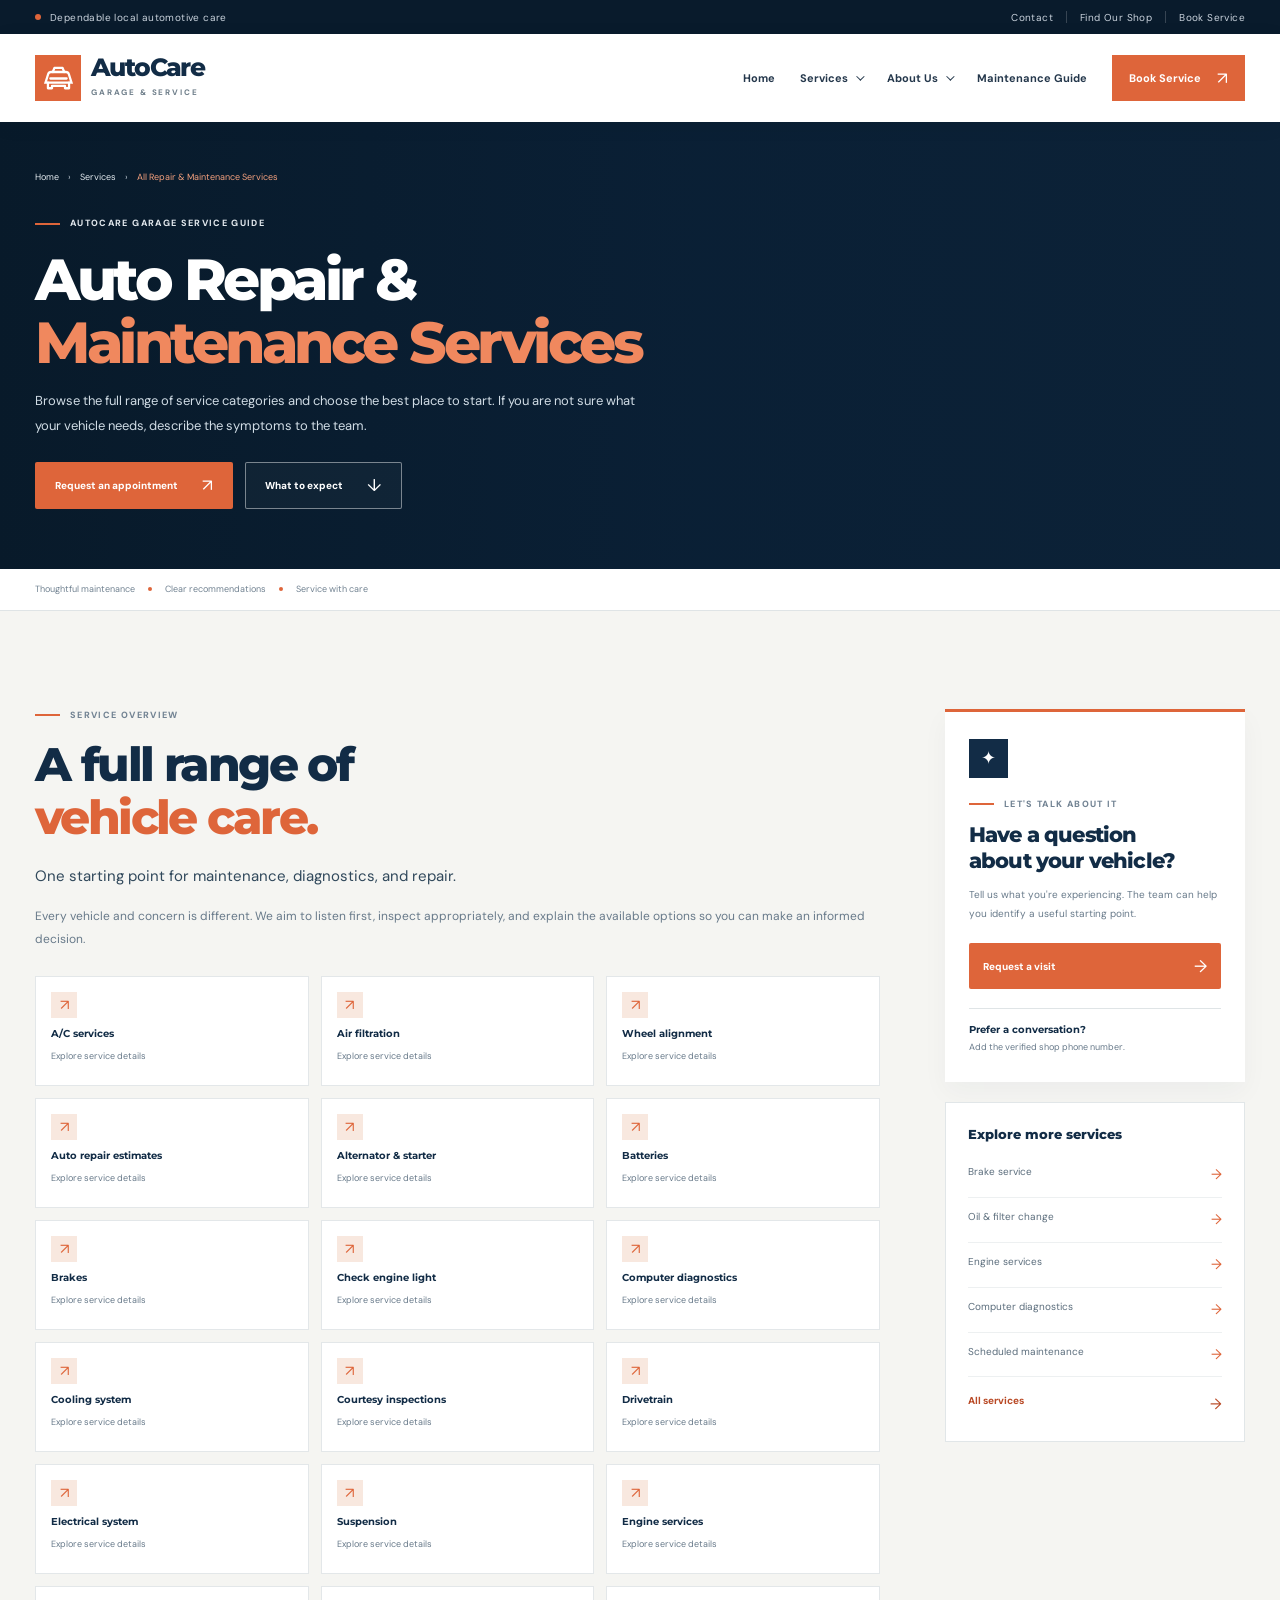
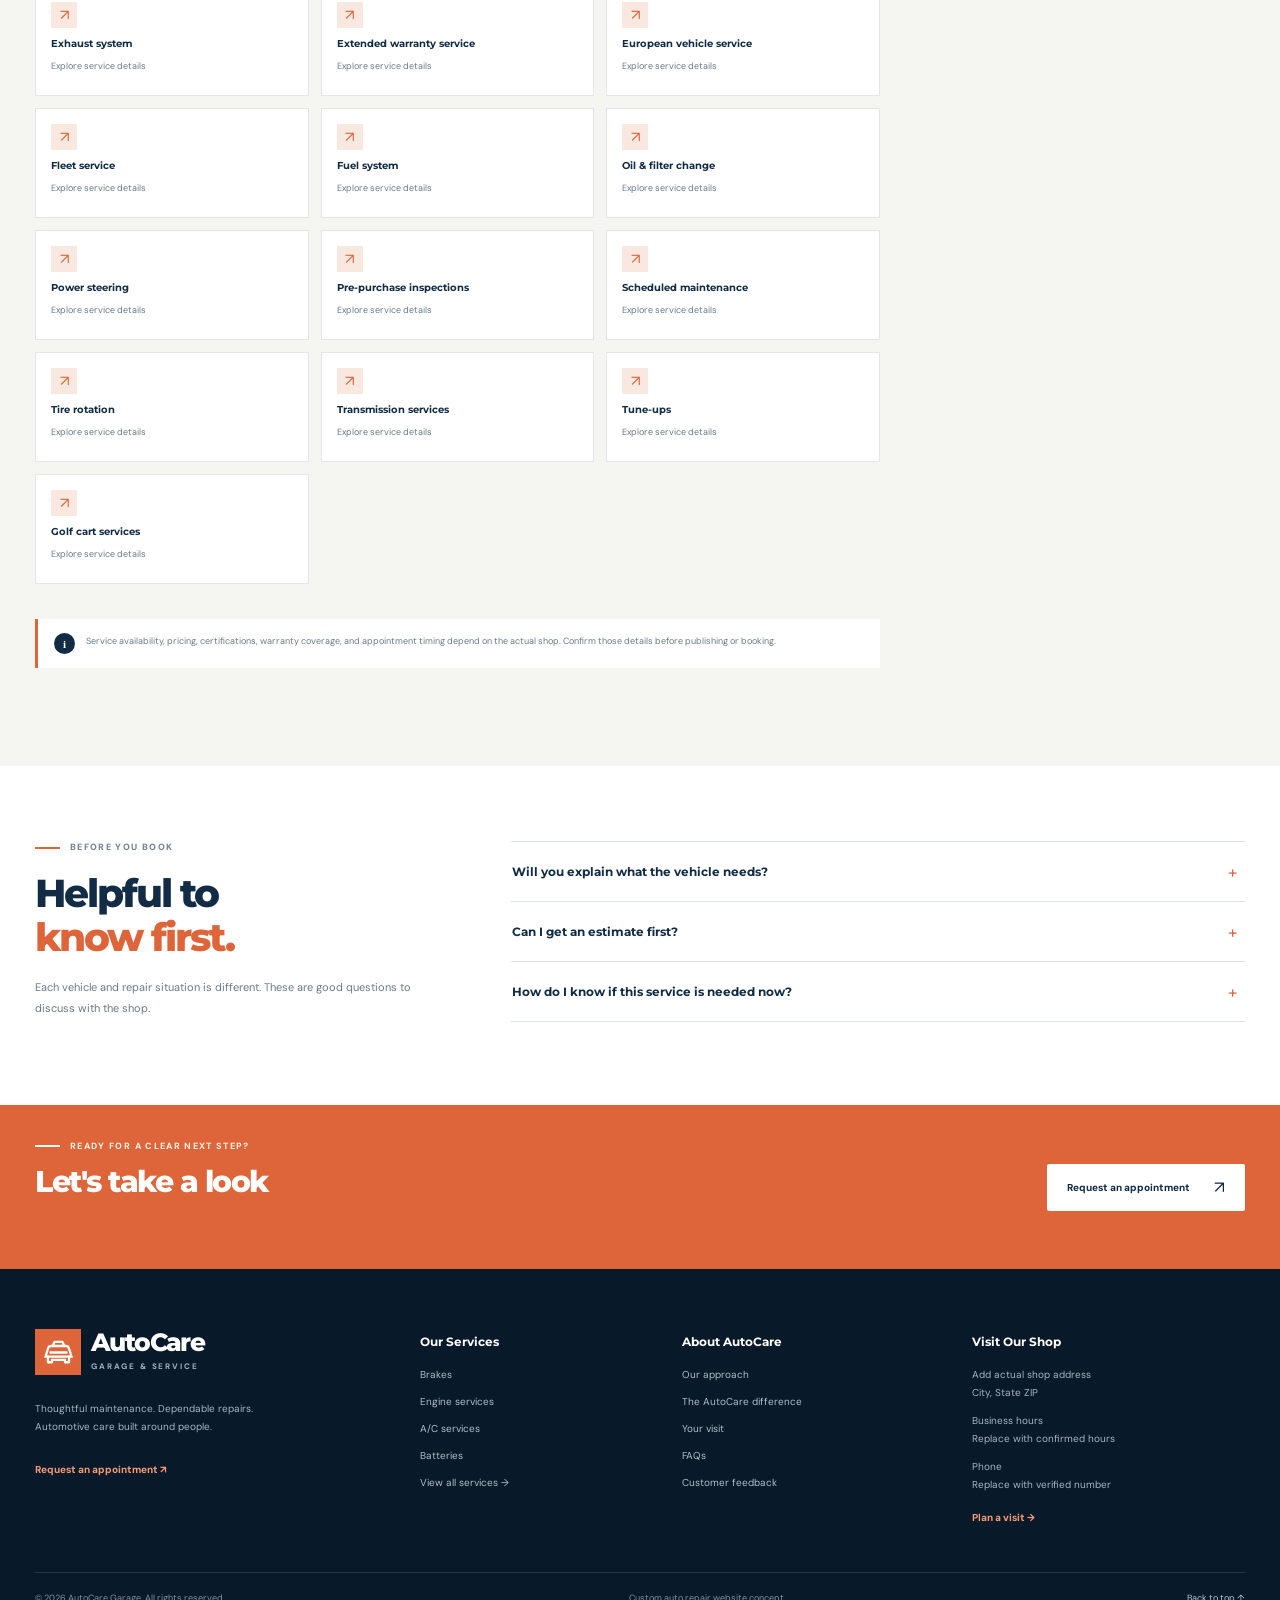
==== commit 0fa52883: "Refine service-page navigation menus" ====
--- a/service.html
+++ b/service.html
@@ -14,8 +14,8 @@
 <div class="mega-content"><div class="mega-topline"><span>Common services</span><a href="service.html?service=all-services">View all services →</a></div><div class="mega-popular">
 <a href="service.html?service=brakes"><span class="mega-icon">◉</span><b>Brake service</b><small>Inspection &amp; repair</small></a><a href="service.html?service=oil-filter-change"><span class="mega-icon">◌</span><b>Oil &amp; filter change</b><small>Routine maintenance</small></a><a href="service.html?service=check-engine-light"><span class="mega-icon">⌁</span><b>Check engine light</b><small>Diagnostics &amp; answers</small></a><a href="service.html?service=ac-services"><span class="mega-icon">❄</span><b>A/C services</b><small>Cooling &amp; comfort</small></a><a href="service.html?service=batteries"><span class="mega-icon">ϟ</span><b>Battery service</b><small>Testing &amp; replacement</small></a><a href="service.html?service=scheduled-maintenance"><span class="mega-icon">◷</span><b>Maintenance</b><small>Care for the miles ahead</small></a></div>
 <div class="mega-lists"><div><h4>Maintenance &amp; Tires</h4><a href="service.html?service=air-filtration">Air filtration</a><a href="service.html?service=alignment">Alignment</a><a href="service.html?service=oil-filter-change">Oil &amp; filter change</a><a href="service.html?service=scheduled-maintenance">Scheduled maintenance</a><a href="service.html?service=tire-rotation">Tire rotation</a><a href="service.html?service=tune-ups">Tune-ups</a><a href="service.html?service=courtesy-inspections">Courtesy inspections</a></div><div><h4>Repairs &amp; Diagnostics</h4><a href="service.html?service=alternator-starter">Alternator &amp; starter</a><a href="service.html?service=check-engine-light">Check engine light</a><a href="service.html?service=computer-diagnostics">Computer diagnostics</a><a href="service.html?service=cooling-system">Cooling system</a><a href="service.html?service=drivetrain">Drivetrain</a><a href="service.html?service=electrical-system">Electrical system</a><a href="service.html?service=engine-services">Engine services</a><a href="service.html?service=exhaust-system">Exhaust system</a></div><div><h4>Systems &amp; Specialty</h4><a href="service.html?service=fuel-system">Fuel system</a><a href="service.html?service=power-steering">Power steering</a><a href="service.html?service=suspension">Suspension</a><a href="service.html?service=transmission-services">Transmission services</a><a href="service.html?service=batteries">Batteries</a><a href="service.html?service=brakes">Brakes</a><a href="service.html?service=ac-services">A/C services</a></div><div><h4>Drivers &amp; Businesses</h4><a href="service.html?service=auto-repair-estimates">Repair estimates</a><a href="service.html?service=pre-purchase-inspections">Pre-purchase inspections</a><a href="service.html?service=european-vehicle-service">European vehicle service</a><a href="service.html?service=fleet-service">Fleet service</a><a href="service.html?service=extended-warranty-service">Extended warranty service</a><a href="service.html?service=golf-cart-services">Golf cart service</a></div></div></div></div></div>
-<div class="nav-item has-dropdown"><button class="nav-trigger" aria-expanded="false" aria-controls="about-menu">About Us <span class="chevron"></span></button><div class="simple-dropdown" id="about-menu"><a href="index.html#our-approach">Our approach <span>→</span></a><a href="index.html#amenities">Your visit <span>→</span></a><a href="index.html#warranty">Warranty &amp; quality <span>→</span></a><a href="index.html#community">Community <span>→</span></a><a href="index.html#faq">FAQs <span>→</span></a><a href="index.html#reviews">Customer feedback <span>→</span></a></div></div>
-<a href="index.html#amenities">The AutoCare Difference</a><a href="index.html#reviews">Reviews</a><a href="index.html#appointment" class="header-cta">Book Service <span>↗</span></a>
+<div class="nav-item has-dropdown"><button class="nav-trigger" aria-expanded="false" aria-controls="about-menu">About Us <span class="chevron"></span></button><div class="simple-dropdown" id="about-menu"><a href="index.html#community">About our shop <span>→</span></a><a href="index.html#our-approach">Our approach <span>→</span></a><a href="index.html#warranty">Warranty &amp; quality <span>→</span></a><a href="index.html#faq">Car care FAQs <span>→</span></a><a href="index.html#community">Community involvement <span>→</span></a><a href="index.html#amenities">Shop amenities <span>→</span></a><a href="index.html#reviews">Customer reviews <span>→</span></a></div></div>
+<a href="service.html?service=scheduled-maintenance">Maintenance Guide</a><a href="index.html#appointment" class="header-cta">Book Service <span>↗</span></a>
 </nav></div></header>
 <main>
 <section class="service-page-hero"><div class="service-page-hero-bg"></div><div class="container service-page-hero-inner"><div class="breadcrumbs"><a href="index.html">Home</a><span>›</span><a href="service.html?service=all-services">Services</a><span>›</span><span id="breadcrumb-current">Auto Repair Services</span></div><div class="eyebrow light"><i></i> AUTOCARE GARAGE SERVICE GUIDE</div><h1 id="service-title">Auto Repair &amp;<br><em>Maintenance Services</em></h1><p id="service-intro">Practical help for everyday maintenance and the unexpected. Understand your options and choose the right next step for your vehicle.</p><div class="hero-buttons"><a href="index.html#appointment" class="btn btn-orange">Request an appointment <span>↗</span></a><a href="#service-details" class="btn btn-glass">What to expect <span>↓</span></a></div></div></section>
--- a/styles.css
+++ b/styles.css
@@ -5,3 +5,10 @@
 @media(max-width:680px){.container{width:calc(100% - 34px)}.utility-inner{min-height:32px;font-size:9px}.utility-links{gap:8px}.utility-links a:nth-of-type(1),.utility-links>span:nth-of-type(1){display:none}.brand-mark{width:41px;height:41px}.brand-mark svg{width:35px;height:35px}.brand-type strong{font-size:22px}.brand-type small{font-size:7px}.hero{min-height:unset}.hero-shade{background:linear-gradient(90deg,#071624ed 0%,#091b2cd9 60%,#091b2c85 100%),linear-gradient(0deg,#091b2c6b,transparent 50%)}.hero-grid{grid-template-columns:1fr;gap:25px;padding:62px 0 72px}.hero h1{font-size:clamp(43px,11vw,60px)}.hero-copy>p{font-size:13px;max-width:420px}.hero-card{max-width:390px}.hero-stamp{bottom:17px}.hero-reassurance{margin-top:29px}.hero-card h2{font-size:22px}.assurance-grid{grid-template-columns:1fr 1fr;gap:19px 8px;padding:22px 0}.assurance-grid>div{border:0;padding:0 4px}.assurance-grid>div:first-child{padding-left:4px}.assurance-icon{width:33px;height:33px;font-size:16px}.assurance-grid b{font-size:9px}.assurance-grid small{font-size:8px}.section-pad{padding:70px 0}.intro-grid,.concierge-grid,.difference-layout,.quality-grid,.directory-grid,.faq-layout,.reviews-layout,.appointment-layout{grid-template-columns:1fr;gap:37px}.intro-photo-wrap{margin:0 0 0 8px;padding:0 15px 19px 0}.intro-photo{height:300px}.photo-note{left:-8px;bottom:0;padding:12px 14px}.intro-copy h2,.section-heading h2,.concierge-copy h2,.difference-copy h2,.directory-grid h2,.faq-layout h2,.reviews-intro h2{font-size:37px}.intro-copy p,.concierge-copy p,.difference-copy>p,.directory-grid>div>p{font-size:12px}.service-band{padding:35px 0}.service-band-inner{grid-template-columns:1fr;gap:12px}.service-band h2{font-size:29px}.service-band-inner>p{margin:0}.service-band-inner>.btn{margin-top:6px}.section-heading{align-items:flex-start;flex-direction:column;gap:16px;margin-bottom:28px}.section-heading>p{font-size:11px}.service-card-grid{grid-template-columns:1fr;gap:15px}.service-card-photo{height:190px}.service-card p{min-height:0}.ev-section{grid-template-columns:1fr}.ev-photo{min-height:260px}.ev-content{padding:55px 25px 61px}.ev-content h2{font-size:36px}.concierge-photo{margin-right:10px;padding:0 0 20px 16px}.concierge-photo img{height:300px}.concierge-badge{right:-10px;width:155px;padding:14px}.quality-section{padding:65px 0}.quality-heading h2{font-size:38px}.amenities-grid{grid-template-columns:1fr 1fr}.amenities-grid article{min-height:140px;padding:18px 14px}.amenities-grid h3{font-size:11px}.difference-section{padding:70px 0}.difference-image{padding:0 0 17px 17px}.difference-image img{height:320px}.difference-image-tag{top:18px;padding:9px 11px}.community-section{min-height:unset}.community-content{padding:60px 0}.community-content h2{font-size:42px}.community-content>p{font-size:11px}.directory-grid{gap:30px}.directory-links{gap:0 14px}.directory-links a{font-size:10px}.faq-layout{gap:25px}.faq-list summary{font-size:11px;padding:15px 0}.faq-list details p{font-size:10px}.appointment-section{padding:65px 0}.appointment-layout{gap:34px}.appointment-intro h2{font-size:40px}.appointment-steps{margin-top:27px}.appointment-form{padding:0 19px 22px}.form-progress{margin-left:-19px;margin-right:-19px}.form-grid{gap:12px}.form-grid input,.form-grid select,.form-grid textarea{padding:11px}.form-actions{align-items:stretch;flex-wrap:wrap}.form-actions .btn{flex:1}.form-note{width:100%}.review-carousel{padding:22px 18px;min-height:260px}.review-quote{font-size:14px;margin:20px 0}.last-cta-inner{align-items:flex-start;flex-direction:column}.last-cta h2{font-size:29px}.footer-main{grid-template-columns:1fr 1fr;gap:30px 18px}.footer-brand-col{grid-column:1/-1}.footer-bottom{align-items:flex-start;flex-direction:column;gap:8px}.footer-bottom span:last-child{display:none}}
 @media(max-width:390px){.container{width:calc(100% - 28px)}.utility-links{font-size:8px}.main-nav{padding-left:16px;padding-right:16px}.mega-lists{gap:8px 15px}.mega-lists h4{font-size:9px}.mega-lists a{font-size:9px}.mega-popular>a{grid-template-columns:31px 1fr;gap:1px 7px;padding:6px 3px}.mega-icon{width:30px;height:30px;font-size:16px}.mega-popular b{font-size:9px}.mega-popular small{font-size:8px}.hero h1{font-size:42px}.hero-buttons .btn{justify-content:space-between}.assurance-grid{gap:16px 4px}.assurance-icon{width:29px;height:29px}.assurance-grid b{font-size:8px}.assurance-grid small{font-size:7px}.form-grid{grid-template-columns:1fr}.span-two{grid-column:auto}.footer-main{gap:22px 13px}}
 @media(prefers-reduced-motion:reduce){*,*::before,*::after{scroll-behavior:auto!important;animation-duration:.01ms!important;animation-iteration-count:1!important;transition-duration:.01ms!important}.reveal{opacity:1;transform:none}}
+
+
+/* Shared service detail page */
+.service-page-hero{position:relative;isolation:isolate;overflow:hidden;min-height:410px;display:flex;align-items:center;background:var(--deep);color:white}.service-page-hero-bg{position:absolute;inset:0;z-index:-2;background:url('https://images.unsplash.com/photo-1486262715619-67b85e0b08d3?auto=format&fit=crop&w=2100&q=85') center 56%/cover no-repeat}.service-page-hero:after{content:"";position:absolute;z-index:-1;inset:0;background:linear-gradient(90deg,#081a2af2 0%,#0a2036df 52%,#102b4670 100%)}.service-page-hero-inner{padding:48px 0 60px}.breadcrumbs{display:flex;align-items:center;gap:9px;font-size:9px;color:#bfcbd5;margin-bottom:32px}.breadcrumbs a{color:#e4ebf0}.breadcrumbs a:hover{color:#ffad8b}.breadcrumbs>span:last-child{color:#f5a17e}.service-page-hero .eyebrow{margin-bottom:0}.service-page-hero h1{font:800 clamp(37px,5vw,58px)/1.08 var(--display);letter-spacing:-.06em;max-width:780px;margin:19px 0 15px}.service-page-hero h1 em{font-style:normal;color:#f0885e}.service-page-hero-inner>p{font-size:13px;line-height:1.9;color:#d0dce5;max-width:620px;margin:0 0 23px}.service-breadcrumb-band{background:#fff;border-bottom:1px solid var(--line)}.service-breadcrumb-band .container{display:flex;align-items:center;gap:13px;padding-top:13px;padding-bottom:13px;font-size:9px;color:#718291}.service-breadcrumb-band i{width:4px;height:4px;border-radius:50%;background:var(--orange)}.service-detail-section{background:var(--paper)}.service-detail-layout{display:grid;grid-template-columns:minmax(0,1fr) 300px;gap:65px;align-items:start}.service-detail-main h2{font:800 clamp(35px,4vw,47px)/1.12 var(--display);letter-spacing:-.055em;color:var(--navy);margin:18px 0}.service-detail-main h2 em,.service-faq-layout h2 em,.service-next-inner h2 em{font-style:normal;color:var(--orange)}.service-detail-main>p{font-size:12px;line-height:1.95;color:var(--muted)}.service-detail-main .service-detail-lead{font-size:15px;line-height:1.8;color:#30485b;max-width:710px}.service-benefit-grid{display:grid;grid-template-columns:repeat(3,1fr);gap:12px;margin:25px 0 35px}.service-benefit{background:#fff;border:1px solid #e3e7e9;padding:17px 15px;min-height:125px;display:flex;align-items:flex-start;flex-direction:column;gap:13px}.service-benefit>span{width:28px;height:28px;display:grid;place-items:center;background:#f8e8df;color:var(--orange);font-size:14px}.service-benefit b{font:700 10px/1.5 var(--display);color:var(--navy)}.service-subsection{border-top:1px solid var(--line);padding-top:29px}.service-subsection h3{font:800 20px var(--display);color:var(--navy);margin:0 0 8px}.service-subsection>p{font-size:11px;color:var(--muted);margin:0;line-height:1.8}.service-process{display:grid;gap:0;margin-top:23px}.service-process article{display:grid;grid-template-columns:38px 1fr;gap:15px;padding:17px 0;border-bottom:1px solid #e0e5e7}.service-process article>span{font:800 12px var(--display);color:var(--orange);padding-top:3px}.service-process b{font:700 12px var(--display);color:var(--navy)}.service-process p{font-size:10px;line-height:1.8;color:var(--muted);margin:5px 0 0}.service-detail-note{display:flex;align-items:flex-start;gap:11px;margin-top:27px;padding:14px 16px;background:#fff;border-left:3px solid var(--orange)}.service-detail-note>span{width:21px;height:21px;border-radius:50%;display:grid;place-items:center;background:var(--navy);color:white;font:700 11px Georgia,serif;flex-shrink:0}.service-detail-note p{font-size:9px;line-height:1.8;color:var(--muted);margin:0}.service-detail-sidebar{display:grid;gap:20px}.service-sidebar-card{background:#fff;padding:27px 24px;border-top:3px solid var(--orange);box-shadow:0 10px 25px #102d4f0a}.sidebar-icon{display:grid;place-items:center;width:39px;height:39px;background:var(--navy);color:#fff;font-size:18px;margin-bottom:20px}.service-sidebar-card h3{font:800 21px/1.23 var(--display);color:var(--navy);letter-spacing:-.04em;margin:12px 0}.service-sidebar-card>p{font-size:10px;line-height:1.85;color:var(--muted);margin:0 0 20px}.service-sidebar-card .btn{width:100%;justify-content:space-between;padding:13px}.sidebar-contact{border-top:1px solid var(--line);margin-top:19px;padding-top:14px;display:flex;flex-direction:column;gap:4px}.sidebar-contact b{font:700 10px var(--display);color:var(--navy)}.sidebar-contact small{font-size:9px;color:var(--muted)}.sidebar-service-list{background:white;border:1px solid #e1e6e8;padding:23px 22px}.sidebar-service-list h3{font:800 13px var(--display);color:var(--navy);margin:0 0 11px}.sidebar-service-list>div a{display:flex;justify-content:space-between;gap:12px;padding:10px 0;border-bottom:1px solid #edf0f1;font-size:10px;color:#5b6d7c}.sidebar-service-list>div a span{color:var(--orange);font-size:14px}.sidebar-service-list>div a:hover{color:var(--orange-dark)}.sidebar-all{display:flex;justify-content:space-between;padding-top:15px;font-size:10px;font-weight:800;color:var(--orange-dark)}.sidebar-all b{font-size:15px;font-weight:400}.service-catalog{grid-template-columns:repeat(3,1fr)}.catalog-card{min-width:0;min-height:110px;display:flex;flex-direction:column;align-items:flex-start;justify-content:flex-start;gap:8px;background:white;border:1px solid #e3e7e9;padding:15px;transition:transform .2s,border-color .2s,box-shadow .2s}.catalog-card:hover{transform:translateY(-3px);border-color:#e1a086;box-shadow:0 8px 20px #102d4f0c}.catalog-icon{display:grid;place-items:center;width:26px;height:26px;background:#f8e8df;color:var(--orange);font-size:15px}.catalog-card>b{font:700 10px/1.5 var(--display);color:var(--navy)}.catalog-card small{font-size:9px;color:var(--muted)}.service-faq-section{background:white;padding:75px 0}.service-faq-layout{display:grid;grid-template-columns:.7fr 1.3fr;gap:80px}.service-faq-layout h2{font:800 39px/1.12 var(--display);letter-spacing:-.05em;color:var(--navy);margin:18px 0}.service-faq-layout>div>p{font-size:11px;line-height:1.9;color:var(--muted)}.service-next-cta{padding:35px 0;background:var(--orange);color:#fff}.service-next-inner{display:flex;align-items:center;justify-content:space-between;gap:24px}.service-next-inner h2{font:800 30px/1.16 var(--display);letter-spacing:-.05em;margin:12px 0 0}.service-next-inner .eyebrow{color:#fff0e8}.service-next-inner .eyebrow i{background:white}.current-service{background:#f8eee7!important;color:var(--orange-dark)!important}
+@media(max-width:930px){.service-detail-layout{grid-template-columns:minmax(0,1fr) 260px;gap:30px}.service-benefit-grid{grid-template-columns:1fr 1fr}.service-catalog{grid-template-columns:repeat(2,1fr)}.service-faq-layout{gap:35px}}
+@media(max-width:680px){.service-page-hero{min-height:unset}.service-page-hero-inner{padding:35px 0 48px}.breadcrumbs{margin-bottom:27px;flex-wrap:wrap}.service-page-hero h1{font-size:40px}.service-page-hero-inner>p{font-size:12px}.service-breadcrumb-band .container{gap:8px;font-size:8px;flex-wrap:wrap}.service-detail-layout{grid-template-columns:1fr;gap:35px}.service-detail-main h2{font-size:37px}.service-detail-main .service-detail-lead{font-size:13px}.service-benefit-grid{grid-template-columns:1fr;gap:9px}.service-benefit{min-height:unset;padding:13px;flex-direction:row;align-items:center;gap:11px}.service-benefit>span{flex-shrink:0}.service-catalog{grid-template-columns:1fr 1fr}.service-sidebar-card{padding:23px 20px}.service-faq-section{padding:60px 0}.service-faq-layout{grid-template-columns:1fr;gap:24px}.service-faq-layout h2{font-size:36px}.service-next-inner{align-items:flex-start;flex-direction:column;gap:20px}.service-next-inner h2{font-size:28px}}
+@media(max-width:390px){.service-catalog{grid-template-columns:1fr}.service-page-hero h1{font-size:36px}.service-breadcrumb-band .container>span:nth-of-type(2){display:none}}
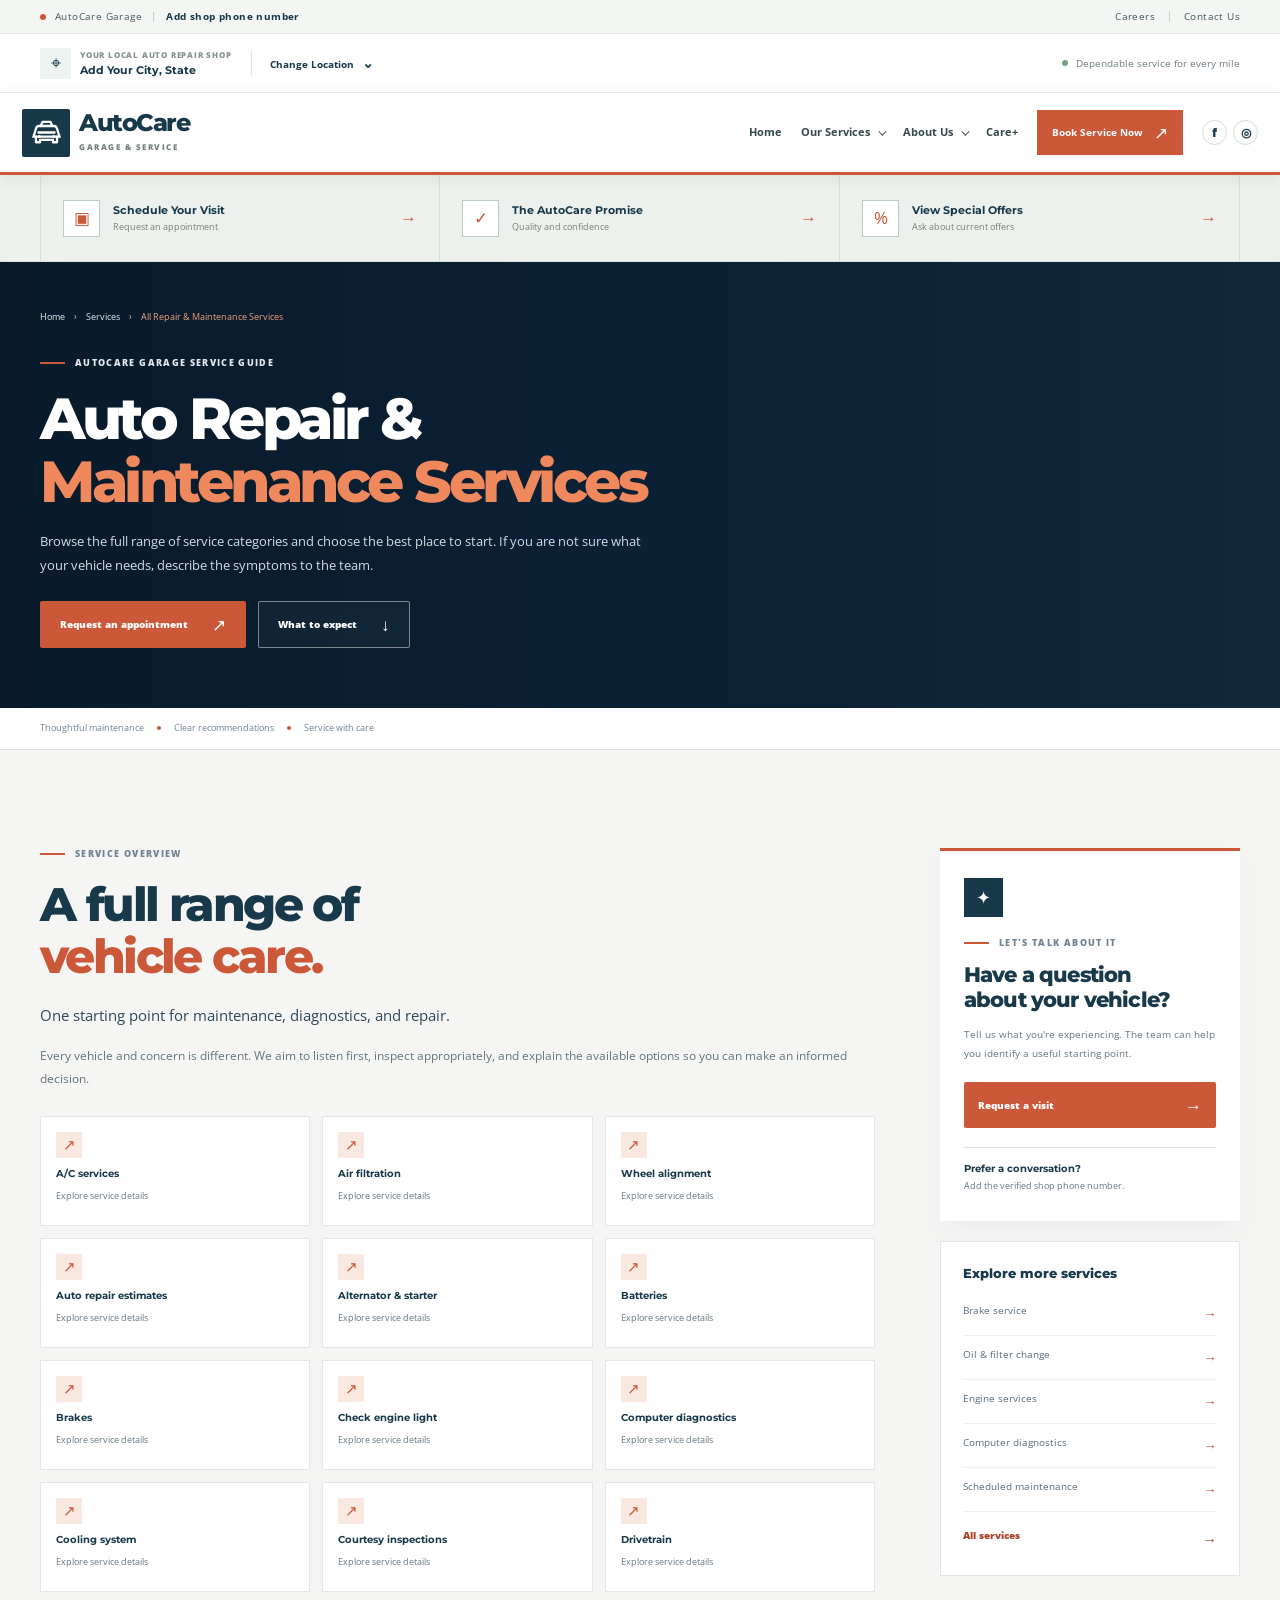
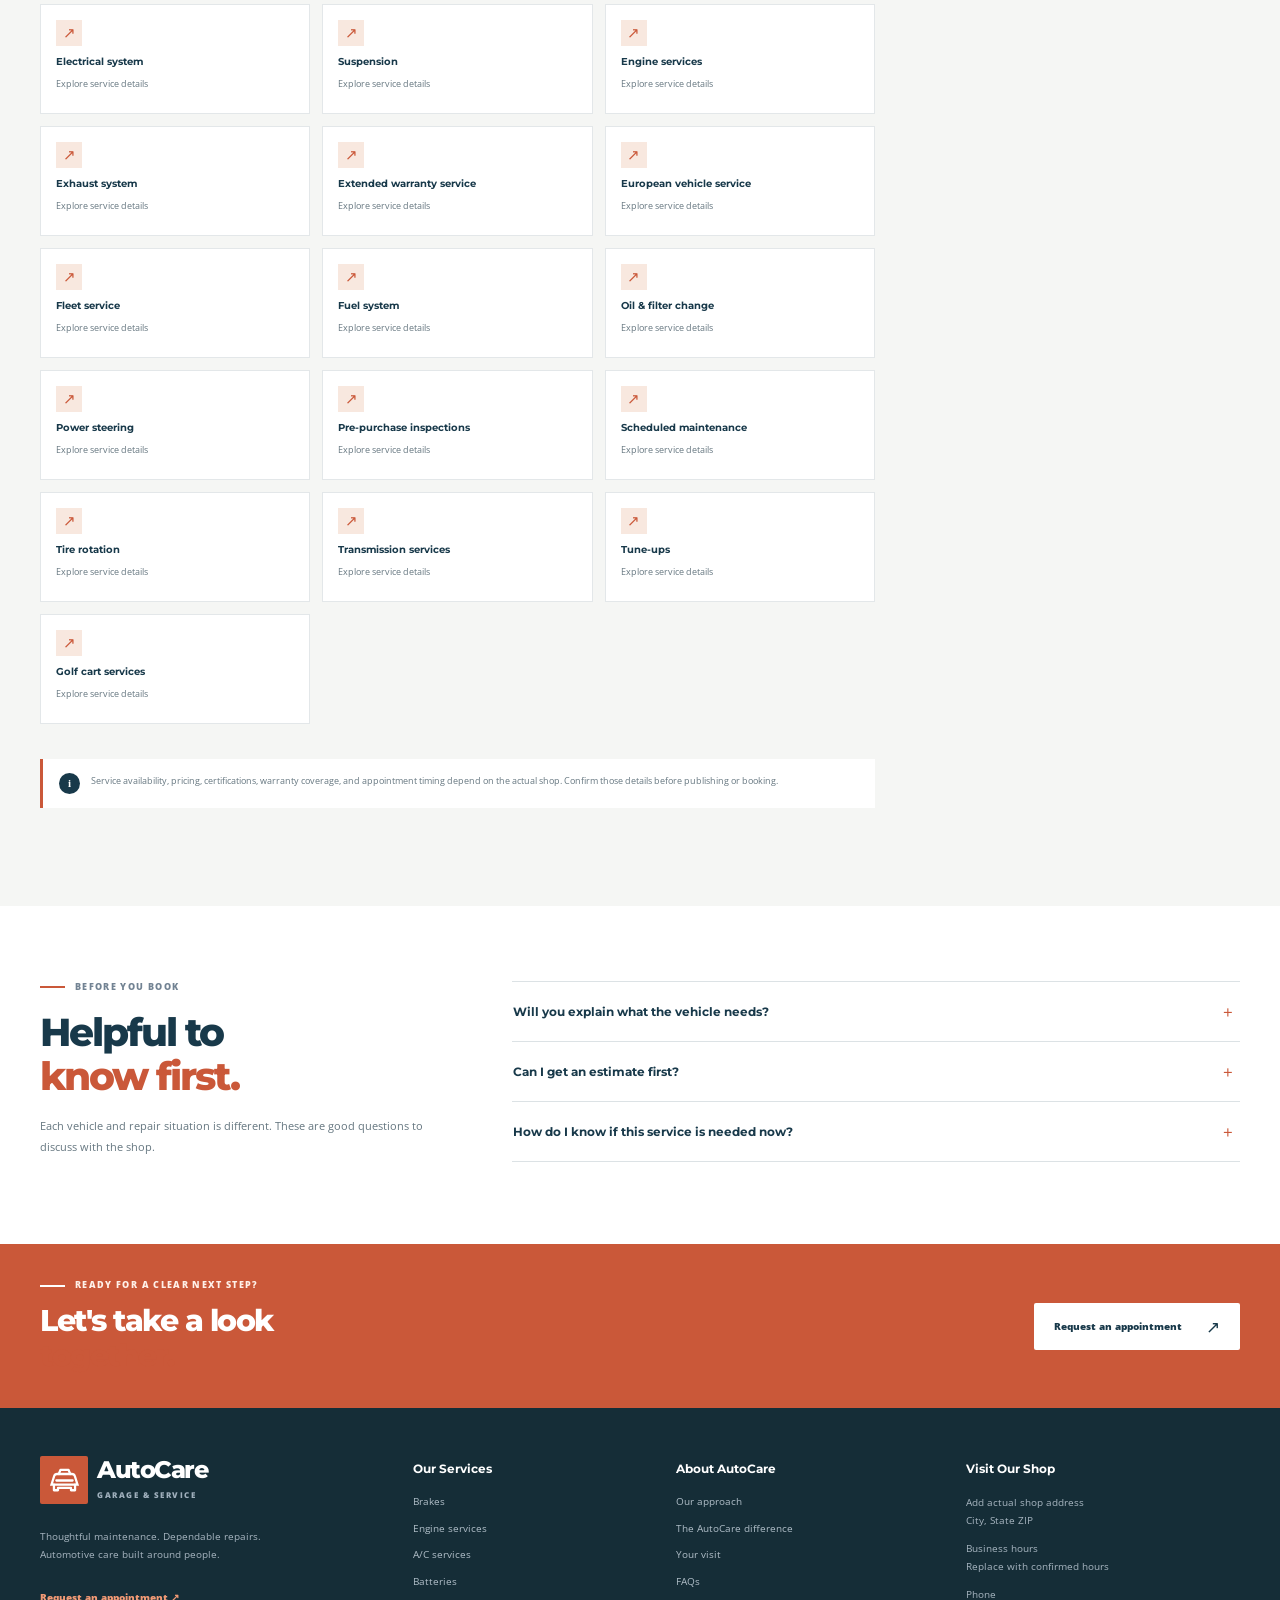
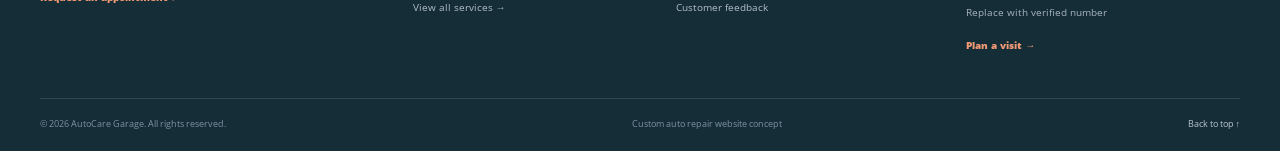
==== commit 1806024a: "Match service pages to revised site header and service menus" ====
--- a/service.html
+++ b/service.html
@@ -1,22 +1,74 @@
 <!doctype html>
 <html lang="en">
-<head><meta charset="utf-8"><meta name="viewport" content="width=device-width, initial-scale=1"><meta name="theme-color" content="#122c46"><meta name="description" content="Explore AutoCare Garage repair and maintenance services."><title>Auto Repair Services | AutoCare Garage</title>
-<link rel="preconnect" href="https://fonts.googleapis.com"><link rel="preconnect" href="https://fonts.gstatic.com" crossorigin><link href="https://fonts.googleapis.com/css2?family=DM+Sans:wght@400;500;600;700&family=Montserrat:wght@500;600;700;800&display=swap" rel="stylesheet"><link rel="stylesheet" href="styles.css"></head>
+<head>
+<meta charset="utf-8"><meta name="viewport" content="width=device-width, initial-scale=1">
+<meta name="theme-color" content="#18394a">
+<meta name="description" content="Full-service auto repair and maintenance with clear recommendations and dependable local care.">
+<title>AutoCare Garage | Auto Repair &amp; Maintenance</title>
+<link rel="preconnect" href="https://fonts.googleapis.com"><link rel="preconnect" href="https://fonts.gstatic.com" crossorigin>
+<link href="https://fonts.googleapis.com/css2?family=Open+Sans:wght@400;500;600;700;800&family=Montserrat:wght@500;600;700;800&display=swap" rel="stylesheet">
+<link rel="stylesheet" href="styles.css">
+</head>
 <body>
-<div class="utility-bar"><div class="container utility-inner"><div><span class="utility-dot"></span> Dependable local automotive care</div><div class="utility-links"><a href="index.html#contact">Contact</a><span></span><a href="index.html#contact">Find Our Shop</a><span></span><a href="index.html#appointment">Book Service</a></div></div></div>
-<header class="site-header"><div class="container header-inner">
-<a class="brand" href="index.html" aria-label="AutoCare Garage home"><span class="brand-mark"><svg viewBox="0 0 48 48" aria-hidden="true"><path d="M8 29h32l-3.2-10.2a4 4 0 0 0-3.8-2.8H15a4 4 0 0 0-3.8 2.8L8 29Z" fill="none" stroke="currentColor" stroke-width="2.8"/><path d="M11 29v7h5v-3h16v3h5v-7M14 24h20M17 16l2-5h10l2 5" fill="none" stroke="currentColor" stroke-width="2.8" stroke-linecap="round" stroke-linejoin="round"/></svg></span><span class="brand-type"><strong>AutoCare</strong><small>GARAGE &amp; SERVICE</small></span></a>
-<button class="menu-toggle" aria-expanded="false" aria-controls="primary-nav" aria-label="Open navigation"><span></span><span></span><span></span></button>
-<nav class="main-nav" id="primary-nav" aria-label="Main navigation">
-<a href="index.html">Home</a>
-<div class="nav-item has-mega"><button class="nav-trigger" aria-expanded="false" aria-controls="services-menu">Services <span class="chevron"></span></button><div class="mega-menu" id="services-menu">
-<div class="mega-feature"><span class="eyebrow"><i></i> HOW CAN WE HELP?</span><h3>Complete care.<br><em>One trusted team.</em></h3><p>From everyday maintenance to more complex diagnostics, explore the services your vehicle may need.</p><a class="mega-feature-link" href="service.html?service=all-services">Browse services <b>→</b></a><div class="mega-mini-image"></div></div>
-<div class="mega-content"><div class="mega-topline"><span>Common services</span><a href="service.html?service=all-services">View all services →</a></div><div class="mega-popular">
-<a href="service.html?service=brakes"><span class="mega-icon">◉</span><b>Brake service</b><small>Inspection &amp; repair</small></a><a href="service.html?service=oil-filter-change"><span class="mega-icon">◌</span><b>Oil &amp; filter change</b><small>Routine maintenance</small></a><a href="service.html?service=check-engine-light"><span class="mega-icon">⌁</span><b>Check engine light</b><small>Diagnostics &amp; answers</small></a><a href="service.html?service=ac-services"><span class="mega-icon">❄</span><b>A/C services</b><small>Cooling &amp; comfort</small></a><a href="service.html?service=batteries"><span class="mega-icon">ϟ</span><b>Battery service</b><small>Testing &amp; replacement</small></a><a href="service.html?service=scheduled-maintenance"><span class="mega-icon">◷</span><b>Maintenance</b><small>Care for the miles ahead</small></a></div>
-<div class="mega-lists"><div><h4>Maintenance &amp; Tires</h4><a href="service.html?service=air-filtration">Air filtration</a><a href="service.html?service=alignment">Alignment</a><a href="service.html?service=oil-filter-change">Oil &amp; filter change</a><a href="service.html?service=scheduled-maintenance">Scheduled maintenance</a><a href="service.html?service=tire-rotation">Tire rotation</a><a href="service.html?service=tune-ups">Tune-ups</a><a href="service.html?service=courtesy-inspections">Courtesy inspections</a></div><div><h4>Repairs &amp; Diagnostics</h4><a href="service.html?service=alternator-starter">Alternator &amp; starter</a><a href="service.html?service=check-engine-light">Check engine light</a><a href="service.html?service=computer-diagnostics">Computer diagnostics</a><a href="service.html?service=cooling-system">Cooling system</a><a href="service.html?service=drivetrain">Drivetrain</a><a href="service.html?service=electrical-system">Electrical system</a><a href="service.html?service=engine-services">Engine services</a><a href="service.html?service=exhaust-system">Exhaust system</a></div><div><h4>Systems &amp; Specialty</h4><a href="service.html?service=fuel-system">Fuel system</a><a href="service.html?service=power-steering">Power steering</a><a href="service.html?service=suspension">Suspension</a><a href="service.html?service=transmission-services">Transmission services</a><a href="service.html?service=batteries">Batteries</a><a href="service.html?service=brakes">Brakes</a><a href="service.html?service=ac-services">A/C services</a></div><div><h4>Drivers &amp; Businesses</h4><a href="service.html?service=auto-repair-estimates">Repair estimates</a><a href="service.html?service=pre-purchase-inspections">Pre-purchase inspections</a><a href="service.html?service=european-vehicle-service">European vehicle service</a><a href="service.html?service=fleet-service">Fleet service</a><a href="service.html?service=extended-warranty-service">Extended warranty service</a><a href="service.html?service=golf-cart-services">Golf cart service</a></div></div></div></div></div>
-<div class="nav-item has-dropdown"><button class="nav-trigger" aria-expanded="false" aria-controls="about-menu">About Us <span class="chevron"></span></button><div class="simple-dropdown" id="about-menu"><a href="index.html#community">About our shop <span>→</span></a><a href="index.html#our-approach">Our approach <span>→</span></a><a href="index.html#warranty">Warranty &amp; quality <span>→</span></a><a href="index.html#faq">Car care FAQs <span>→</span></a><a href="index.html#community">Community involvement <span>→</span></a><a href="index.html#amenities">Shop amenities <span>→</span></a><a href="index.html#reviews">Customer reviews <span>→</span></a></div></div>
-<a href="service.html?service=scheduled-maintenance">Maintenance Guide</a><a href="index.html#appointment" class="header-cta">Book Service <span>↗</span></a>
-</nav></div></header>
+<div class="utility-bar"><div class="container utility-inner"><div class="utility-left"><span class="utility-dot"></span><span>AutoCare Garage</span><span class="utility-separator">|</span><a href="#contact">Add shop phone number</a></div><div class="utility-links"><a href="#community">Careers</a><span></span><a href="#contact">Contact Us</a></div></div></div>
+<div class="location-strip"><div class="container location-inner"><div class="location-current"><span class="location-pin">⌖</span><span><small>YOUR LOCAL AUTO REPAIR SHOP</small><b>Add Your City, State</b></span></div><a class="location-change" href="#contact">Change Location <span>⌄</span></a><div class="location-hours"><span class="hours-dot"></span> Dependable service for every mile</div></div></div>
+<header class="site-header">
+ <div class="container header-inner">
+  <a class="brand" href="index.html" aria-label="AutoCare Garage home"><span class="brand-mark"><svg viewBox="0 0 48 48" aria-hidden="true"><path d="M8 29h32l-3.2-10.2a4 4 0 0 0-3.8-2.8H15a4 4 0 0 0-3.8 2.8L8 29Z" fill="none" stroke="currentColor" stroke-width="2.8"/><path d="M11 29v7h5v-3h16v3h5v-7M14 24h20M17 16l2-5h10l2 5" fill="none" stroke="currentColor" stroke-width="2.8" stroke-linecap="round" stroke-linejoin="round"/><circle cx="15" cy="29" r="2" fill="currentColor"/><circle cx="33" cy="29" r="2" fill="currentColor"/></svg></span><span class="brand-type"><strong>AutoCare</strong><small>GARAGE &amp; SERVICE</small></span></a>
+  <button class="menu-toggle" aria-expanded="false" aria-controls="primary-nav" aria-label="Open navigation"><span></span><span></span><span></span></button>
+  <nav class="main-nav" id="primary-nav" aria-label="Main navigation">
+   <a href="index.html">Home</a>
+   <div class="nav-item has-mega"><button class="nav-trigger" aria-expanded="false" aria-controls="services-menu">Our Services <span class="chevron"></span></button>
+    <div class="mega-menu" id="services-menu">
+     <div class="mega-content">
+      <div class="mega-common">
+       <div class="mega-common-head"><div><span class="eyebrow dark"><i></i> COMMON SERVICES</span><p>Start with a service that fits your vehicle's needs.</p></div><a href="service.html?service=all-services" class="mega-view-all">View All Services <b>→</b></a></div>
+       <div class="mega-common-links">
+        <a href="service.html?service=check-engine-light"><span class="mega-icon">⌁</span><b>Check Engine Light</b></a>
+        <a href="service.html?service=scheduled-maintenance"><span class="mega-icon">◷</span><b>Scheduled Maintenance</b></a>
+        <a href="service.html?service=brakes"><span class="mega-icon">◉</span><b>Brakes</b></a>
+        <a href="service.html?service=ac-services"><span class="mega-icon">❄</span><b>A/C Services</b></a>
+        <a href="service.html?service=oil-filter-change"><span class="mega-icon">◌</span><b>Oil &amp; Filter Change</b></a>
+        <a href="service.html?service=batteries"><span class="mega-icon">ϟ</span><b>Batteries</b></a>
+       </div>
+      </div>
+      <div class="mega-directory">
+       <div class="mega-directory-heading"><span class="eyebrow dark"><i></i> OUR SERVICES</span><span>Full-service auto repair and maintenance</span></div>
+       <div class="mega-directory-columns">
+        <div><a href="service.html?service=ac-services">A/C Services</a><a href="service.html?service=air-filtration">Air Filtration</a><a href="service.html?service=alignment">Alignment</a><a href="service.html?service=auto-repair-estimates">Auto Repair Estimates</a><a href="service.html?service=alternator-starter">Alternator &amp; Starter</a><a href="service.html?service=batteries">Batteries</a><a href="service.html?service=brakes">Brakes</a><a href="service.html?service=check-engine-light">Check Engine Light</a></div>
+        <div><a href="service.html?service=computer-diagnostics">Computer Diagnostics</a><a href="service.html?service=cooling-system">Cooling System</a><a href="service.html?service=courtesy-inspections">Courtesy Inspections</a><a href="service.html?service=drivetrain">Drivetrain</a><a href="service.html?service=electrical-system">Electrical System</a><a href="service.html?service=suspension">Suspension</a><a href="service.html?service=engine-services">Engine Services</a><a href="service.html?service=exhaust-system">Exhaust System</a></div>
+        <div><a href="service.html?service=extended-warranty-service">Extended Warranty Service</a><a href="service.html?service=european-vehicle-service">European Vehicle Service</a><a href="service.html?service=fleet-service">Fleet Service</a><a href="service.html?service=fuel-system">Fuel System</a><a href="service.html?service=oil-filter-change">Oil &amp; Filter Change</a><a href="service.html?service=power-steering">Power Steering</a><a href="service.html?service=pre-purchase-inspections">Pre-Purchase Inspections</a></div>
+        <div><a href="service.html?service=scheduled-maintenance">Scheduled Maintenance</a><a href="service.html?service=tire-rotation">Tire Rotation</a><a href="service.html?service=transmission-services">Transmission Services</a><a href="service.html?service=tune-ups">Tune-Ups</a><a href="service.html?service=golf-cart-services">Golf Cart Services</a><a href="service.html?service=all-services" class="directory-highlight">View All Services <b>→</b></a></div>
+       </div>
+      </div>
+      <div class="mega-promo-row">
+       <a class="mega-promo" href="#concierge"><span class="promo-symbol">↗</span><span><b>Convenient Concierge Service</b><small>Ask about pick-up and drop-off options for your service visit.</small></span><strong>→</strong></a>
+       <a class="mega-promo" href="#warranty"><span class="promo-symbol">✓</span><span><b>The AutoCare Confidence Promise</b><small>Clear recommendations, quality workmanship, and no mystery estimates.</small></span><strong>→</strong></a>
+      </div>
+     </div>
+    </div>
+   </div>
+   <div class="nav-item has-mega"><button class="nav-trigger" aria-expanded="false" aria-controls="about-menu">About Us <span class="chevron"></span></button>
+    <div class="mega-menu about-mega" id="about-menu"><div class="mega-content">
+     <div class="mega-common"><div class="mega-common-head"><div><span class="eyebrow dark"><i></i> COMMON SERVICES</span><p>Quick links to services drivers ask about most.</p></div><a href="service.html?service=all-services" class="mega-view-all">View All Services <b>→</b></a></div>
+      <div class="mega-common-links"><a href="service.html?service=check-engine-light"><span class="mega-icon">⌁</span><b>Check Engine Light</b></a><a href="service.html?service=scheduled-maintenance"><span class="mega-icon">◷</span><b>Scheduled Maintenance</b></a><a href="service.html?service=brakes"><span class="mega-icon">◉</span><b>Brakes</b></a><a href="service.html?service=ac-services"><span class="mega-icon">❄</span><b>A/C Services</b></a><a href="service.html?service=oil-filter-change"><span class="mega-icon">◌</span><b>Oil &amp; Filter Change</b></a><a href="service.html?service=batteries"><span class="mega-icon">ϟ</span><b>Batteries</b></a></div>
+     </div>
+     <div class="mega-directory"><div class="mega-directory-heading"><span class="eyebrow dark"><i></i> ABOUT AUTOCARE</span><span>People first. Service you can understand.</span></div><div class="mega-directory-columns about-directory">
+      <div><a href="#our-approach">Our Approach</a><a href="#community">About Our Shop</a><a href="#team">Meet the Team</a></div>
+      <div><a href="#warranty">Warranty &amp; Quality</a><a href="#faq">Car Care FAQs</a><a href="#community">Community Involvement</a></div>
+      <div><a href="#concierge">Concierge Options</a><a href="#amenities">Shop Amenities</a><a href="#reviews">Customer Feedback</a></div>
+      <div><a href="#awards">Awards &amp; Credentials</a><a href="#contact">Contact Our Team</a><a href="#appointment" class="directory-highlight">Book Service <b>→</b></a></div>
+     </div></div>
+     <div class="mega-promo-row"><a class="mega-promo" href="#concierge"><span class="promo-symbol">⌖</span><span><b>Service That Fits Your Day</b><small>Ask about local transportation and convenient drop-off.</small></span><strong>→</strong></a><a class="mega-promo" href="#warranty"><span class="promo-symbol">✓</span><span><b>Clear Work. Clear Answers.</b><small>We explain the work and next steps before you decide.</small></span><strong>→</strong></a></div>
+    </div></div>
+   </div>
+   <a href="#care-plus">Care+</a>
+   <a href="#appointment" class="header-cta">Book Service Now <span>↗</span></a>
+   <div class="header-social"><a href="#contact" aria-label="Facebook">f</a><a href="#contact" aria-label="Instagram">◎</a></div>
+  </nav>
+ </div>
+</header>
+<div class="quick-links"><div class="container quick-links-inner"><a href="#appointment"><span class="quick-icon">▣</span><span><b>Schedule Your Visit</b><small>Request an appointment</small></span><strong>→</strong></a><a href="#warranty"><span class="quick-icon">✓</span><span><b>The AutoCare Promise</b><small>Quality and confidence</small></span><strong>→</strong></a><a href="#special-offers"><span class="quick-icon">%</span><span><b>View Special Offers</b><small>Ask about current offers</small></span><strong>→</strong></a></div></div>
 <main>
 <section class="service-page-hero"><div class="service-page-hero-bg"></div><div class="container service-page-hero-inner"><div class="breadcrumbs"><a href="index.html">Home</a><span>›</span><a href="service.html?service=all-services">Services</a><span>›</span><span id="breadcrumb-current">Auto Repair Services</span></div><div class="eyebrow light"><i></i> AUTOCARE GARAGE SERVICE GUIDE</div><h1 id="service-title">Auto Repair &amp;<br><em>Maintenance Services</em></h1><p id="service-intro">Practical help for everyday maintenance and the unexpected. Understand your options and choose the right next step for your vehicle.</p><div class="hero-buttons"><a href="index.html#appointment" class="btn btn-orange">Request an appointment <span>↗</span></a><a href="#service-details" class="btn btn-glass">What to expect <span>↓</span></a></div></div></section>
 <div class="service-breadcrumb-band"><div class="container"><span>Thoughtful maintenance</span><i></i><span>Clear recommendations</span><i></i><span>Service with care</span></div></div>
--- a/styles.css
+++ b/styles.css
@@ -12,3 +12,299 @@
 @media(max-width:930px){.service-detail-layout{grid-template-columns:minmax(0,1fr) 260px;gap:30px}.service-benefit-grid{grid-template-columns:1fr 1fr}.service-catalog{grid-template-columns:repeat(2,1fr)}.service-faq-layout{gap:35px}}
 @media(max-width:680px){.service-page-hero{min-height:unset}.service-page-hero-inner{padding:35px 0 48px}.breadcrumbs{margin-bottom:27px;flex-wrap:wrap}.service-page-hero h1{font-size:40px}.service-page-hero-inner>p{font-size:12px}.service-breadcrumb-band .container{gap:8px;font-size:8px;flex-wrap:wrap}.service-detail-layout{grid-template-columns:1fr;gap:35px}.service-detail-main h2{font-size:37px}.service-detail-main .service-detail-lead{font-size:13px}.service-benefit-grid{grid-template-columns:1fr;gap:9px}.service-benefit{min-height:unset;padding:13px;flex-direction:row;align-items:center;gap:11px}.service-benefit>span{flex-shrink:0}.service-catalog{grid-template-columns:1fr 1fr}.service-sidebar-card{padding:23px 20px}.service-faq-section{padding:60px 0}.service-faq-layout{grid-template-columns:1fr;gap:24px}.service-faq-layout h2{font-size:36px}.service-next-inner{align-items:flex-start;flex-direction:column;gap:20px}.service-next-inner h2{font-size:28px}}
 @media(max-width:390px){.service-catalog{grid-template-columns:1fr}.service-page-hero h1{font-size:36px}.service-breadcrumb-band .container>span:nth-of-type(2){display:none}}
+
+/* Gentle fade between testimonial carousel slides */
+.review-quote{transition:opacity .18s ease,transform .18s ease}.review-carousel.review-changing .review-quote{opacity:0;transform:translateY(4px)}
+
+
+/* Reference-led AutoCare rebrand: traditional automotive location page layout */
+:root{--navy:#18394a;--deep:#102632;--blue:#285467;--orange:#ca5839;--orange-dark:#a94329;--ink:#23343e;--muted:#667780;--paper:#f5f6f4;--cream:#fbfaf7;--line:#dce2e1;--sans:'Open Sans',Arial,sans-serif;--display:'Montserrat',Arial,sans-serif}
+body{font-family:var(--sans);font-size:15px;color:#2a353b;line-height:1.65}
+.container{width:min(1200px,calc(100% - 44px))}
+.utility-bar{background:#f4f6f4;color:#475b62;border-bottom:1px solid #e2e7e5;font-size:10px}
+.utility-inner{min-height:33px}
+.utility-left{display:flex;align-items:center;gap:11px}
+.utility-left a{font-weight:700;color:var(--navy)}
+.utility-separator{color:#aeb8b5}
+.utility-links{gap:14px}
+.utility-links a{color:#475b62}
+.utility-links a:hover{color:var(--orange)}
+.utility-links>span{background:#cbd4d0;height:11px}
+.location-strip{background:white;border-bottom:1px solid #e6ebe8}
+.location-inner{min-height:58px;display:flex;align-items:center;gap:19px}
+.location-current{display:flex;align-items:center;gap:9px}
+.location-pin{width:31px;height:31px;display:grid;place-items:center;background:#edf3f0;color:var(--navy);font-size:18px}
+.location-current>span:last-child{display:flex;flex-direction:column;line-height:1.25}
+.location-current small{font-size:8px;font-weight:800;letter-spacing:.1em;color:#87948d}
+.location-current b{font:700 11px var(--display);color:var(--navy);margin-top:3px}
+.location-change{border-left:1px solid #dfe5e2;padding-left:18px;font-size:10px;color:var(--navy);font-weight:700}
+.location-change span{font-size:14px;margin-left:5px}
+.location-hours{margin-left:auto;font-size:10px;color:#708078;display:flex;align-items:center;gap:8px}
+.hours-dot{width:6px;height:6px;border-radius:50%;background:#77a185}
+.site-header{height:82px;position:sticky;top:0;box-shadow:0 3px 14px rgba(12,40,50,.08);border-bottom:3px solid var(--orange);z-index:80}
+.header-inner{width:min(1260px,calc(100% - 44px))}
+.brand{gap:9px}
+.brand-mark{width:48px;height:48px;background:var(--navy);color:white;border-radius:2px}
+.brand-type strong{font-size:24px;letter-spacing:-.06em;color:var(--navy)}
+.brand-type small{letter-spacing:.19em;font-size:8px;color:#73847c}
+.main-nav{gap:19px;font-family:var(--sans);font-size:11px;color:#354a4c}
+.main-nav>a:not(.header-cta){white-space:nowrap}
+.nav-trigger{font-family:var(--sans);font-size:11px;color:#354a4c;white-space:nowrap}
+.header-cta{background:var(--orange);font-size:10px;gap:11px;padding:14px 15px}
+.header-cta:hover{background:var(--orange-dark)}
+.header-social{display:flex;align-items:center;gap:6px}
+.header-social a{width:25px;height:25px;border:1px solid #d4ded8;border-radius:50%;display:grid;place-items:center;font-size:12px;font-weight:800;color:var(--navy);transition:background .18s,color .18s}
+.header-social a:hover{background:var(--navy);color:white}
+.nav-item.has-mega{position:static}
+.mega-menu{position:absolute;top:100%;left:50%;width:min(1160px,calc(100vw - 36px));max-height:calc(100vh - 118px);overflow:auto;display:block;background:#fff;border-top:3px solid var(--orange);box-shadow:0 20px 42px rgba(10,35,44,.2);transform:translate(-50%,8px);visibility:hidden;opacity:0;pointer-events:none;transition:opacity .18s ease,transform .2s ease,visibility .18s ease;z-index:95}
+.has-mega:hover .mega-menu,.has-mega:focus-within .mega-menu,.has-mega.open .mega-menu{visibility:visible;opacity:1;pointer-events:auto;transform:translate(-50%,0)}
+.mega-content{padding:23px 27px 20px}
+.mega-common{border-bottom:1px solid #dfe5e1;padding-bottom:19px}
+.mega-common-head{display:flex;justify-content:space-between;align-items:center;gap:20px;margin-bottom:13px}
+.mega-common-head p{font-size:10px;color:#738078;margin:4px 0 0}
+.mega-view-all{font-size:10px;font-weight:800;color:var(--orange);white-space:nowrap}
+.mega-view-all b{font-size:15px;font-weight:400;margin-left:8px}
+.mega-common-links{display:grid;grid-template-columns:repeat(6,1fr);gap:10px}
+.mega-common-links>a{min-height:66px;display:flex;align-items:center;gap:10px;padding:10px 11px;border:1px solid #e2e7e4;background:#fafbf9;transition:transform .16s,border-color .16s,background .16s}
+.mega-common-links>a:hover{transform:translateY(-2px);border-color:#ce8b75;background:#fff9f5}
+.mega-icon{width:32px;height:32px;flex-shrink:0;display:grid;place-items:center;background:#ecf1ed;color:var(--navy);font-size:17px}
+.mega-common-links b{font:700 10px/1.4 var(--display);color:var(--navy)}
+.mega-directory{padding:19px 0 18px}
+.mega-directory-heading{display:flex;align-items:center;justify-content:space-between;gap:15px;margin-bottom:12px}
+.mega-directory-heading>span:last-child{font-size:9px;color:#7d8881}
+.mega-directory-columns{display:grid;grid-template-columns:repeat(4,1fr);gap:0 24px}
+.mega-directory-columns>div{display:flex;flex-direction:column}
+.mega-directory-columns a{font-size:10px;line-height:1.4;color:#52635d;padding:5px 2px;border-bottom:1px solid #edf0ee;transition:color .14s,padding .14s}
+.mega-directory-columns a:hover{color:var(--orange);padding-left:6px}
+.mega-directory-columns a.directory-highlight{font-weight:800;color:var(--orange);border-bottom:0;padding-top:9px}
+.mega-promo-row{border-top:1px solid #dfe5e1;padding-top:15px;display:grid;grid-template-columns:1fr 1fr;gap:13px}
+.mega-promo{display:flex;align-items:center;gap:12px;padding:13px 14px;background:#f4f6f3;transition:background .18s}
+.mega-promo:hover{background:#edf2ed}
+.promo-symbol{width:35px;height:35px;display:grid;place-items:center;flex-shrink:0;background:var(--navy);color:white;font-size:18px}
+.mega-promo>span:nth-child(2){display:flex;flex-direction:column;flex:1;line-height:1.4}
+.mega-promo b{font:700 10px var(--display);color:var(--navy)}
+.mega-promo small{font-size:9px;color:#748079;margin-top:4px}
+.mega-promo>strong{font-size:16px;font-weight:400;color:var(--orange)}
+.about-directory{grid-template-columns:repeat(4,1fr)}
+.about-mega .mega-promo-row{padding-bottom:1px}
+.simple-dropdown{display:none}
+.quick-links{background:#edf1ed;border-bottom:1px solid #dce2de}
+.quick-links-inner{display:grid;grid-template-columns:repeat(3,1fr)}
+.quick-links-inner>a{min-height:86px;display:flex;align-items:center;gap:13px;padding:16px 22px;border-right:1px solid #d8e0da;transition:background .18s}
+.quick-links-inner>a:first-child{border-left:1px solid #d8e0da}
+.quick-links-inner>a:hover{background:#e3e9e3}
+.quick-icon{width:37px;height:37px;display:grid;place-items:center;flex-shrink:0;border:1px solid #bdcbc2;color:var(--orange);background:white;font-size:17px}
+.quick-links-inner>a>span:nth-child(2){display:flex;flex-direction:column;line-height:1.4;flex:1}
+.quick-links b{font:700 11px var(--display);color:var(--navy)}
+.quick-links small{font-size:9px;color:#748078;margin-top:4px}
+.quick-links strong{font-size:17px;font-weight:400;color:var(--orange)}
+.reference-hero{position:relative;isolation:isolate;min-height:445px;display:flex;align-items:center;overflow:hidden;color:white;background:#142b35}
+.reference-hero-photo{position:absolute;z-index:-2;inset:0;background:url('https://images.unsplash.com/photo-1486262715619-67b85e0b08d3?auto=format&fit=crop&w=2200&q=88') center 54%/cover no-repeat;transform:scale(1.025);animation:hero-settle 1s ease forwards}
+.reference-hero-overlay{position:absolute;z-index:-1;inset:0;background:linear-gradient(90deg,rgba(12,35,44,.86) 0%,rgba(13,38,47,.6) 53%,rgba(13,38,47,.23) 100%),linear-gradient(0deg,rgba(6,26,35,.3),transparent 44%)}
+.reference-hero-inner{display:flex;align-items:flex-end;justify-content:space-between;gap:30px;min-height:445px;padding:68px 0 51px}
+.reference-hero-copy{max-width:740px;animation:fade-up .65s both}
+.reference-kicker{display:inline-block;background:var(--orange);color:white;padding:7px 11px;font-size:9px;letter-spacing:.14em;font-weight:800}
+.reference-hero h1{font:800 clamp(38px,5vw,60px)/1.12 var(--display);letter-spacing:-.05em;margin:20px 0 12px;color:white}
+.reference-hero h1 em{font-style:normal;color:#f1a184}
+.reference-hero-copy>p{font-size:13px;line-height:1.85;color:#ecf0ed;max-width:590px;margin:0 0 21px}
+.reference-hero-actions{display:flex;flex-wrap:wrap;gap:10px}
+.btn-outline-light{border-color:#ffffff96;color:white;background:#ffffff08}
+.btn-outline-light:hover{background:#ffffff18}
+.reference-hero-badge{background:#fff;color:var(--navy);display:flex;align-items:center;gap:10px;padding:14px 17px;min-width:240px;box-shadow:0 10px 25px #071d2630}
+.badge-icon{display:grid;place-items:center;width:41px;height:41px;background:var(--navy);color:white;font:800 13px var(--display)}
+.reference-hero-badge>span:last-child{display:flex;flex-direction:column}
+.reference-hero-badge b{font:700 11px var(--display)}
+.reference-hero-badge small{font-size:9px;color:#6e7f7c;margin-top:3px}
+.reference-intro{padding:64px 0 70px;background:white}
+.reference-intro-grid{display:grid;grid-template-columns:1.05fr .95fr;align-items:center;gap:58px}
+.reference-intro-text h2{font:800 clamp(31px,3.3vw,43px)/1.2 var(--display);letter-spacing:-.045em;color:var(--navy);margin:15px 0 14px}
+.reference-intro-text h2 em,.reference-text-grid h2 em,.reference-feature-copy h2 em,.reference-amenities h2 em,.why-heading h2 em,.owner-copy h2 em,.service-directory-heading h2 em,.specials-inner h2 em{font-style:normal;color:var(--orange)}
+.reference-intro-text h3{font:700 14px var(--display);color:#3b5156;margin:0 0 12px}
+.reference-intro-text p{font-size:12px;line-height:1.85;color:#596a6d;margin:0 0 11px}
+.reference-intro-actions{display:flex;align-items:center;gap:24px;flex-wrap:wrap;margin-top:23px}
+.reference-intro-image-wrap{position:relative;padding:0 0 26px 25px}
+.reference-intro-image-wrap:before{content:"";position:absolute;z-index:0;left:0;bottom:0;width:70%;height:70%;background:#e8eeea}
+.reference-intro-image{position:relative;z-index:1;width:100%;height:340px;object-fit:cover}
+.image-caption{position:absolute;z-index:2;right:-8px;bottom:6px;display:flex;align-items:center;gap:11px;padding:14px 16px;background:white;box-shadow:0 8px 23px #102d4f19}
+.caption-symbol{width:34px;height:34px;display:grid;place-items:center;background:var(--navy);color:white}
+.image-caption>span:last-child{display:flex;flex-direction:column;line-height:1.4}
+.image-caption b{font:700 10px var(--display);color:var(--navy)}
+.image-caption small{font-size:9px;color:#7b8782;margin-top:3px}
+.reference-text-section{background:#f4f6f3;padding:43px 0;border-top:1px solid #e8ece7;border-bottom:1px solid #e8ece7}
+.reference-text-section.alt{background:white}
+.reference-text-grid{display:grid;grid-template-columns:.8fr 1.2fr;gap:70px;align-items:start}
+.reference-text-grid h2,.reference-feature-copy h2,.why-heading h2,.owner-copy h2,.service-directory-heading h2{font:800 clamp(29px,3.3vw,40px)/1.18 var(--display);letter-spacing:-.045em;color:var(--navy);margin:14px 0 0}
+.reference-text-grid>div:nth-child(2){padding-top:2px}
+.reference-text-grid p{font-size:12px;line-height:1.9;color:#5b6b6c;margin:0 0 12px}
+.reference-text-grid .reference-lead{font:600 14px/1.75 var(--display);color:#384f52;margin-bottom:11px}
+.reference-feature-section{background:white;padding:75px 0}
+.reference-feature-grid{display:grid;grid-template-columns:1fr 1fr;align-items:center;gap:68px}
+.reference-feature-image{position:relative;padding:0 23px 23px 0}
+.reference-feature-image:before{content:"";position:absolute;z-index:0;right:0;bottom:0;width:70%;height:72%;background:#e7eeea}
+.reference-feature-image img{position:relative;z-index:1;width:100%;height:340px;object-fit:cover}
+.feature-image-label{position:absolute;z-index:2;left:-8px;top:18px;display:flex;align-items:center;gap:10px;padding:11px 15px;background:white;box-shadow:0 7px 20px #102d4f1c}
+.feature-image-label span{width:37px;height:37px;display:grid;place-items:center;background:var(--navy);color:white;font:800 11px var(--display)}
+.feature-image-label b{font:700 10px/1.35 var(--display);color:var(--navy)}
+.reference-feature-copy h2{margin:15px 0 15px}
+.reference-feature-copy p{font-size:12px;line-height:1.9;color:#5b6b6c;margin:0 0 13px}
+.reference-feature-copy .reference-lead{font:600 14px/1.75 var(--display);color:#354e51}
+.reference-feature-copy .btn{margin-top:9px}
+.reference-inspection{background:var(--navy);color:white;padding:66px 0;position:relative;overflow:hidden}
+.reference-inspection:after{content:"";position:absolute;right:-100px;top:-160px;width:370px;height:370px;border:1px solid #ffffff12;border-radius:50%;box-shadow:0 0 0 40px #ffffff05,0 0 0 80px #ffffff03;pointer-events:none}
+.inspection-grid{display:grid;grid-template-columns:1fr 1fr;gap:75px;position:relative;z-index:1;align-items:center}
+.inspection-copy h2{font:800 clamp(32px,3.5vw,44px)/1.18 var(--display);letter-spacing:-.045em;margin:16px 0;color:white}
+.inspection-copy h2 em{font-style:normal;color:#f0a184}
+.inspection-copy p{font-size:12px;line-height:1.9;color:#dae2e0;margin:0 0 13px}
+.inspection-copy .btn{margin-top:10px}
+.inspection-card-list{background:#fff;color:var(--ink);padding:4px 25px}
+.inspection-card-list article{display:grid;grid-template-columns:33px 1fr;gap:14px;padding:19px 0;border-bottom:1px solid #e5e9e5}
+.inspection-card-list article:last-child{border-bottom:0}
+.inspection-card-list article>span{font:800 12px var(--display);color:var(--orange)}
+.inspection-card-list h3{font:700 12px var(--display);color:var(--navy);margin:0 0 5px}
+.inspection-card-list p{font-size:10px;line-height:1.7;color:#6a7774;margin:0}
+.reference-faq{background:#f3f5f2;padding:70px 0}
+.reference-faq-grid{display:grid;grid-template-columns:.7fr 1.3fr;gap:65px}
+.reference-faq h2{font:800 35px/1.18 var(--display);color:var(--navy);letter-spacing:-.04em;margin:15px 0}
+.reference-faq h2 em{font-style:normal;color:var(--orange)}
+.reference-faq-grid>div:first-child p{font-size:12px;color:#63716d;line-height:1.85}
+.reference-faq .faq-list{border-top:1px solid #d9e0da}
+.reference-faq .faq-list details{border-bottom:1px solid #d9e0da}
+.reference-faq .faq-list summary{font-family:var(--sans);font-size:12px;color:var(--navy);padding:16px 0}
+.reference-faq .faq-list summary span{border:1px solid #d6ded8;background:white;color:var(--orange)}
+.reference-faq .faq-list details[open] summary span{background:var(--orange);color:white;border-color:var(--orange)}
+.reference-faq .faq-list details p{font-size:11px;line-height:1.8;color:#67746f}
+.reference-awards{background:white;padding:61px 0;border-bottom:1px solid #e5e9e5}
+.awards-heading{text-align:center;max-width:650px;margin:0 auto 31px}
+.awards-heading .eyebrow{justify-content:center}
+.awards-heading h2{font:800 30px/1.2 var(--display);letter-spacing:-.04em;color:var(--navy);margin:13px 0 9px}
+.awards-heading h2 em{font-style:normal;color:var(--orange)}
+.awards-heading p{font-size:10px;line-height:1.7;color:#7a8580;margin:0 auto;max-width:580px}
+.award-list{display:grid;grid-template-columns:repeat(5,1fr);border:1px solid #e2e7e3}
+.award-list>div{display:flex;flex-direction:column;align-items:center;justify-content:center;text-align:center;gap:7px;padding:21px 10px;border-right:1px solid #e2e7e3}
+.award-list>div:last-child{border-right:0}
+.award-seal{width:47px;height:47px;border:2px solid #bdc9c0;border-radius:50%;display:grid;place-items:center;color:var(--navy);font:800 12px var(--display)}
+.award-list b{font:700 10px var(--display);color:var(--navy)}
+.award-list small{font-size:8px;color:#85918b}
+.reference-amenities{background:#f4f6f3;padding:61px 0}
+.amenities-heading{display:flex;justify-content:space-between;align-items:end;gap:35px;margin-bottom:26px}
+.reference-amenities h2{font:800 32px/1.18 var(--display);letter-spacing:-.04em;color:var(--navy);margin:13px 0 0}
+.amenities-heading>p{max-width:370px;font-size:11px;line-height:1.8;color:#68766f;margin:0 0 3px}
+.reference-amenities-grid{display:grid;grid-template-columns:repeat(4,1fr);background:white;border:1px solid #dfe5df;gap:1px}
+.reference-amenities-grid article{min-height:111px;padding:20px 15px;display:flex;align-items:center;gap:12px;background:white;border:1px solid #edf0ed;transition:background .16s}
+.reference-amenities-grid article:hover{background:#fcf6f2}
+.reference-amenities-grid article span{width:35px;height:35px;display:grid;place-items:center;flex-shrink:0;background:#eaf0eb;color:var(--navy);font-size:17px}
+.reference-amenities-grid article b{font:700 10px/1.4 var(--display);color:var(--navy)}
+.reference-why{background:white;padding:70px 0}
+.why-heading{text-align:center;margin-bottom:30px}
+.why-heading .eyebrow{justify-content:center}
+.why-heading h2{margin:13px 0 0}
+.why-grid{display:grid;grid-template-columns:repeat(5,1fr);gap:12px}
+.why-grid article{padding:22px 17px;border:1px solid #dfe5e1;background:#fff;min-height:193px;transition:transform .2s,box-shadow .2s,border-color .2s}
+.why-grid article:hover{transform:translateY(-4px);box-shadow:0 12px 24px #102d4f10;border-color:#d6a18d}
+.why-icon{width:38px;height:38px;display:grid;place-items:center;background:#eaf0eb;color:var(--orange);font-size:18px;margin-bottom:16px}
+.why-grid h3{font:700 11px/1.45 var(--display);color:var(--navy);margin:0 0 8px}
+.why-grid p{font-size:9px;line-height:1.75;color:#6f7a74;margin:0}
+.reference-owner{background:#f4f6f3;padding:70px 0}
+.owner-grid{display:grid;grid-template-columns:.85fr 1.15fr;align-items:center;gap:63px}
+.owner-photo{position:relative;padding:0 0 18px 18px}
+.owner-photo:before{content:"";position:absolute;z-index:0;left:0;bottom:0;width:75%;height:75%;background:#dde7df}
+.owner-photo img{position:relative;z-index:1;width:100%;height:330px;object-fit:cover}
+.owner-photo-badge{position:absolute;z-index:2;right:-7px;top:18px;background:var(--orange);color:white;padding:11px 14px;font:800 10px/1.4 var(--display);letter-spacing:.08em}
+.owner-copy h2{margin:14px 0}
+.owner-copy .owner-lead{font:600 14px var(--display);color:#3d5153;margin:0 0 11px}
+.owner-copy>p:not(.owner-lead){font-size:12px;line-height:1.9;color:#5e6c6a}
+.owner-facts{display:flex;flex-wrap:wrap;gap:9px 18px;margin:17px 0 19px}
+.owner-facts span{font-size:10px;color:#425b58}
+.owner-facts span:before{content:"✓";color:var(--orange);font-weight:800;margin-right:6px}
+.reference-owner .btn{margin-top:2px}
+.reference-service-directory{background:white;padding:67px 0}
+.service-directory-heading{display:flex;align-items:end;justify-content:space-between;gap:30px}
+.service-directory-heading h2{margin:13px 0 0}
+.service-directory-heading .text-link{white-space:nowrap;margin-bottom:4px}
+.directory-intro{font-size:11px;line-height:1.8;color:#697671;margin:17px 0 22px}
+.reference-service-list{display:grid;grid-template-columns:repeat(3,1fr);border-top:1px solid #e2e7e3;border-left:1px solid #e2e7e3}
+.reference-service-list a{display:flex;justify-content:space-between;align-items:center;gap:12px;padding:13px 15px;border-right:1px solid #e2e7e3;border-bottom:1px solid #e2e7e3;color:#415751;font-size:10px;transition:background .16s,color .16s}
+.reference-service-list a span{font-size:16px;font-weight:400;color:var(--orange)}
+.reference-service-list a:hover{background:#f6f8f5;color:var(--orange-dark)}
+.reference-specials{background:var(--navy);padding:36px 0;color:white}
+.specials-inner{display:flex;align-items:center;justify-content:space-between;gap:28px}
+.specials-inner h2{font:800 27px/1.2 var(--display);letter-spacing:-.04em;margin:10px 0 7px;color:white}
+.specials-inner p{font-size:10px;color:#d3dfd8;margin:0;line-height:1.7}
+.appointment-section{padding:70px 0;background:#f3f5f2;color:var(--ink)}
+.appointment-section:after{display:none}
+.appointment-layout{grid-template-columns:.72fr 1.28fr;gap:54px}
+.appointment-intro h2{font:800 34px/1.2 var(--display);letter-spacing:-.045em;color:var(--navy);margin:16px 0}
+.appointment-intro h2 em{font-style:normal;color:var(--orange)}
+.appointment-intro>p{font-size:12px;line-height:1.85;color:#63726d}
+.appointment-contact>span{border:0;background:var(--navy);color:white}
+.appointment-contact small{color:#6a7b73}
+.appointment-contact b{color:var(--navy)}
+.appointment-contact em{color:var(--orange-dark)}
+.appointment-steps .step-marker{border-color:#c7d1cb;color:#7d8981}
+.appointment-steps .step-marker.active{border-color:var(--orange);background:var(--orange);color:white}
+.appointment-steps>i{background:#c7d1cb}
+.appointment-steps>div b{color:var(--navy)}
+.appointment-steps>div small{color:#7a8981}
+.appointment-form{border:1px solid #dfe5df;box-shadow:0 10px 28px #18394a0b}
+.form-progress{background:#e6ebe6}
+.progress-fill{background:var(--orange)}
+.form-title>span{color:var(--orange-dark)}
+.form-title h3{font-size:19px}
+.form-grid input:focus,.form-grid select:focus,.form-grid textarea:focus{border-color:var(--orange);box-shadow:0 0 0 3px #ca583916}
+.form-status{color:var(--orange-dark)}
+.reviews-section{background:white;padding:65px 0}
+.reviews-layout{grid-template-columns:.7fr 1.3fr;gap:60px}
+.reviews-intro h2{font-size:35px}
+.review-carousel{border:1px solid #dce3de;border-top:3px solid var(--orange);background:#f5f7f4;box-shadow:none;min-height:235px}
+.review-stars{color:#ca8b39}
+.review-quote{font:500 15px/1.7 var(--display);color:var(--navy)}
+.review-controls button:hover{background:var(--navy);color:white}
+.review-dots{display:flex;gap:5px;justify-content:center;margin-top:16px}
+.review-dots span{width:6px;height:6px;border-radius:50%;background:#cad3cc}
+.review-dots span.active{width:19px;border-radius:8px;background:var(--orange)}
+.site-footer{background:#152d37;padding-top:48px}
+.site-footer .brand-mark{background:var(--orange)}
+.footer-main{grid-template-columns:1.2fr .8fr .9fr 1fr}
+.footer-bottom{border-color:#ffffff20}
+.footer-payments{border-top:1px solid #ffffff1a;border-bottom:1px solid #ffffff1a;background:#10242d}
+.payments-inner{min-height:55px;display:flex;align-items:center;justify-content:space-between;gap:20px}
+.payments-inner>span{font-size:9px;color:#9eaea7}
+.payments-inner>div{display:flex;align-items:center;gap:14px}
+.payments-inner b{font:700 9px var(--display);color:#c7d3cd;border:1px solid #5b6d6d;padding:5px 8px;border-radius:2px}
+@media(max-width:1120px){
+ .main-nav{gap:12px;font-size:10px}.nav-trigger{font-size:10px}.brand-type strong{font-size:22px}.header-cta{padding:12px 11px}.header-social{display:none}
+ .mega-menu{width:min(1040px,calc(100vw - 28px))}.mega-content{padding:20px}.mega-common-links{grid-template-columns:repeat(3,1fr)}.mega-directory-columns{gap:0 17px}
+ .reference-intro-grid{gap:35px}.reference-text-grid{gap:40px}.reference-feature-grid{gap:40px}.inspection-grid{gap:40px}.why-grid{grid-template-columns:repeat(3,1fr)}.why-grid article{min-height:160px}.owner-grid{gap:40px}
+}
+@media(max-width:930px){
+ .site-header{height:76px}.header-inner{position:static}.menu-toggle{display:block}.main-nav{display:none;position:absolute;top:100%;left:0;right:0;height:calc(100vh - 100px);overflow:auto;background:white;padding:11px 22px 25px;align-items:stretch;flex-direction:column;gap:0;box-shadow:0 18px 25px #091b2c24;font-size:12px}
+ .main-nav.mobile-open{display:flex}.main-nav>a:not(.header-cta){padding:14px 0;border-bottom:1px solid #e9eeea}.nav-item{height:auto;display:block;position:relative;border-bottom:1px solid #e9eeea}.nav-trigger{width:100%;height:auto;justify-content:space-between;padding:15px 0;font-size:12px}.header-cta{justify-content:center;margin:14px 0;padding:14px}.header-social{display:none}
+ .mega-menu{position:static;width:100%;max-height:none;overflow:visible;display:none;transform:none!important;box-shadow:none;border:1px solid #dfe5e1;border-top:2px solid var(--orange);visibility:visible;opacity:1;pointer-events:auto;margin:0 0 12px}
+ .has-mega:hover .mega-menu,.has-mega:focus-within .mega-menu,.has-mega.open .mega-menu{display:block}
+ .mega-content{padding:14px}.mega-common-links{grid-template-columns:repeat(2,1fr)}.mega-common-links>a{min-height:52px}.mega-directory-columns{grid-template-columns:repeat(2,1fr);gap:0 18px}.mega-promo-row{grid-template-columns:1fr}.mega-directory-heading>span:last-child{display:none}
+ .quick-links-inner>a{padding:13px 12px}.quick-links b{font-size:10px}.quick-links small{font-size:8px}.quick-icon{width:32px;height:32px}
+ .reference-hero-inner{min-height:405px}.reference-hero-badge{display:none}.reference-intro-grid{gap:30px}.reference-intro-image{height:300px}.reference-text-grid{gap:30px}.reference-feature-grid{gap:30px}.inspection-grid{gap:30px}.reference-amenities-grid{grid-template-columns:repeat(4,1fr)}.reference-service-list{grid-template-columns:repeat(2,1fr)}
+ .appointment-layout{gap:30px}.footer-main{gap:26px}
+}
+@media(max-width:680px){
+ .container{width:calc(100% - 32px)}.utility-inner{min-height:32px}.utility-left{gap:7px}.utility-left>span:nth-child(2){display:none}.utility-links{gap:10px}
+ .location-inner{min-height:52px;gap:9px}.location-current small{font-size:7px}.location-current b{font-size:10px}.location-pin{width:27px;height:27px}.location-change{padding-left:9px;font-size:9px}.location-hours{display:none}
+ .site-header{height:72px}.brand-mark{width:41px;height:41px}.brand-mark svg{width:35px;height:35px}.brand-type strong{font-size:21px}.brand-type small{font-size:7px}
+ .main-nav{padding-left:16px;padding-right:16px;height:calc(100vh - 80px)}
+ .mega-common-head{align-items:flex-start;flex-direction:column;gap:8px}.mega-common-links{gap:6px}.mega-common-links>a{padding:8px 6px;gap:7px}.mega-icon{width:27px;height:27px;font-size:15px}.mega-common-links b{font-size:9px}.mega-directory{padding:14px 0}.mega-directory-columns{gap:0 10px}.mega-directory-columns a{font-size:9px;padding:6px 1px}.mega-promo{padding:10px}.mega-promo small{font-size:8px}
+ .quick-links-inner{grid-template-columns:1fr}.quick-links-inner>a{min-height:60px;border-left:1px solid #d8e0da;border-bottom:1px solid #d8e0da;padding:10px 13px}.quick-links-inner>a:first-child{border-bottom:1px solid #d8e0da}
+ .reference-hero,.reference-hero-inner{min-height:395px}.reference-hero-inner{padding:47px 0 43px;align-items:flex-end}.reference-hero h1{font-size:clamp(35px,9vw,47px)}.reference-hero-copy>p{font-size:12px}.reference-hero-actions{align-items:stretch;flex-direction:column;max-width:310px}.reference-hero-actions .btn{justify-content:space-between}
+ .reference-intro{padding:50px 0}.reference-intro-grid,.reference-text-grid,.reference-feature-grid,.inspection-grid,.reference-faq-grid,.owner-grid{grid-template-columns:1fr;gap:28px}
+ .reference-intro-text h2{font-size:32px}.reference-intro-image-wrap{margin-left:7px;padding-left:14px}.reference-intro-image{height:260px}.image-caption{right:-4px;bottom:2px;padding:10px 12px}.image-caption b{font-size:9px}
+ .reference-text-section{padding:38px 0}.reference-text-grid h2,.reference-feature-copy h2,.why-heading h2,.owner-copy h2,.service-directory-heading h2{font-size:31px}.reference-feature-section{padding:52px 0}.reference-feature-image{padding:0 15px 16px 0}.reference-feature-image img{height:270px}.feature-image-label{left:-6px;top:14px;padding:8px 10px}
+ .reference-inspection{padding:50px 0}.inspection-copy h2{font-size:34px}.inspection-card-list{padding:0 16px}.inspection-card-list article{padding:15px 0}
+ .reference-faq{padding:50px 0}.reference-faq h2{font-size:31px}.reference-awards{padding:48px 0}.awards-heading h2{font-size:26px}.award-list{grid-template-columns:repeat(2,1fr)}.award-list>div{padding:17px 7px;border-bottom:1px solid #e2e7e3}.award-list>div:nth-child(even){border-right:0}.award-list>div:last-child{grid-column:1/-1;border-bottom:0}
+ .reference-amenities{padding:47px 0}.amenities-heading{align-items:flex-start;flex-direction:column;gap:12px}.reference-amenities h2{font-size:28px}.reference-amenities-grid{grid-template-columns:repeat(2,1fr)}.reference-amenities-grid article{min-height:86px;padding:12px 9px;gap:8px}.reference-amenities-grid article span{width:29px;height:29px;font-size:14px}.reference-amenities-grid article b{font-size:9px}
+ .reference-why{padding:50px 0}.why-grid{grid-template-columns:1fr 1fr;gap:9px}.why-grid article{padding:16px 12px;min-height:155px}.why-grid h3{font-size:10px}.why-grid p{font-size:9px}
+ .reference-owner{padding:48px 0}.owner-photo{margin-right:9px;padding-left:12px}.owner-photo img{height:270px}.owner-photo-badge{right:-6px}.owner-facts{gap:8px 14px}
+ .reference-service-directory{padding:50px 0}.service-directory-heading{align-items:flex-start;flex-direction:column;gap:13px}.service-directory-heading h2{font-size:29px}.reference-service-list{grid-template-columns:1fr}.reference-service-list a{padding:12px}
+ .reference-specials{padding:30px 0}.specials-inner{align-items:flex-start;flex-direction:column;gap:18px}.specials-inner h2{font-size:24px}.specials-inner p{font-size:9px}
+ .appointment-section{padding:50px 0}.appointment-layout{grid-template-columns:1fr;gap:28px}.appointment-intro h2{font-size:31px}.appointment-steps{margin-top:22px}.appointment-form{padding:0 17px 20px}.form-progress{margin-left:-17px;margin-right:-17px}.form-grid{grid-template-columns:1fr}.span-two{grid-column:auto}.form-actions{flex-wrap:wrap}.form-note{width:100%}.form-actions .btn{flex:1}
+ .reviews-section{padding:48px 0}.reviews-layout{grid-template-columns:1fr;gap:25px}.reviews-intro h2{font-size:31px}.review-carousel{padding:20px 16px}.review-quote{font-size:13px}.footer-main{grid-template-columns:1fr 1fr;gap:22px 15px}.footer-brand-col{grid-column:1/-1}.payments-inner{align-items:flex-start;flex-direction:column;padding:14px 0}.payments-inner>div{gap:6px;flex-wrap:wrap}.payments-inner b{font-size:8px}.footer-bottom{flex-direction:column;gap:8px}.footer-bottom span:last-child{display:none}
+}
+@media(max-width:380px){.container{width:calc(100% - 26px)}.brand-type strong{font-size:19px}.reference-hero h1{font-size:34px}.reference-amenities-grid article{align-items:flex-start;flex-direction:column}.why-grid{grid-template-columns:1fr}.why-grid article{min-height:unset}.award-list b{font-size:9px}}
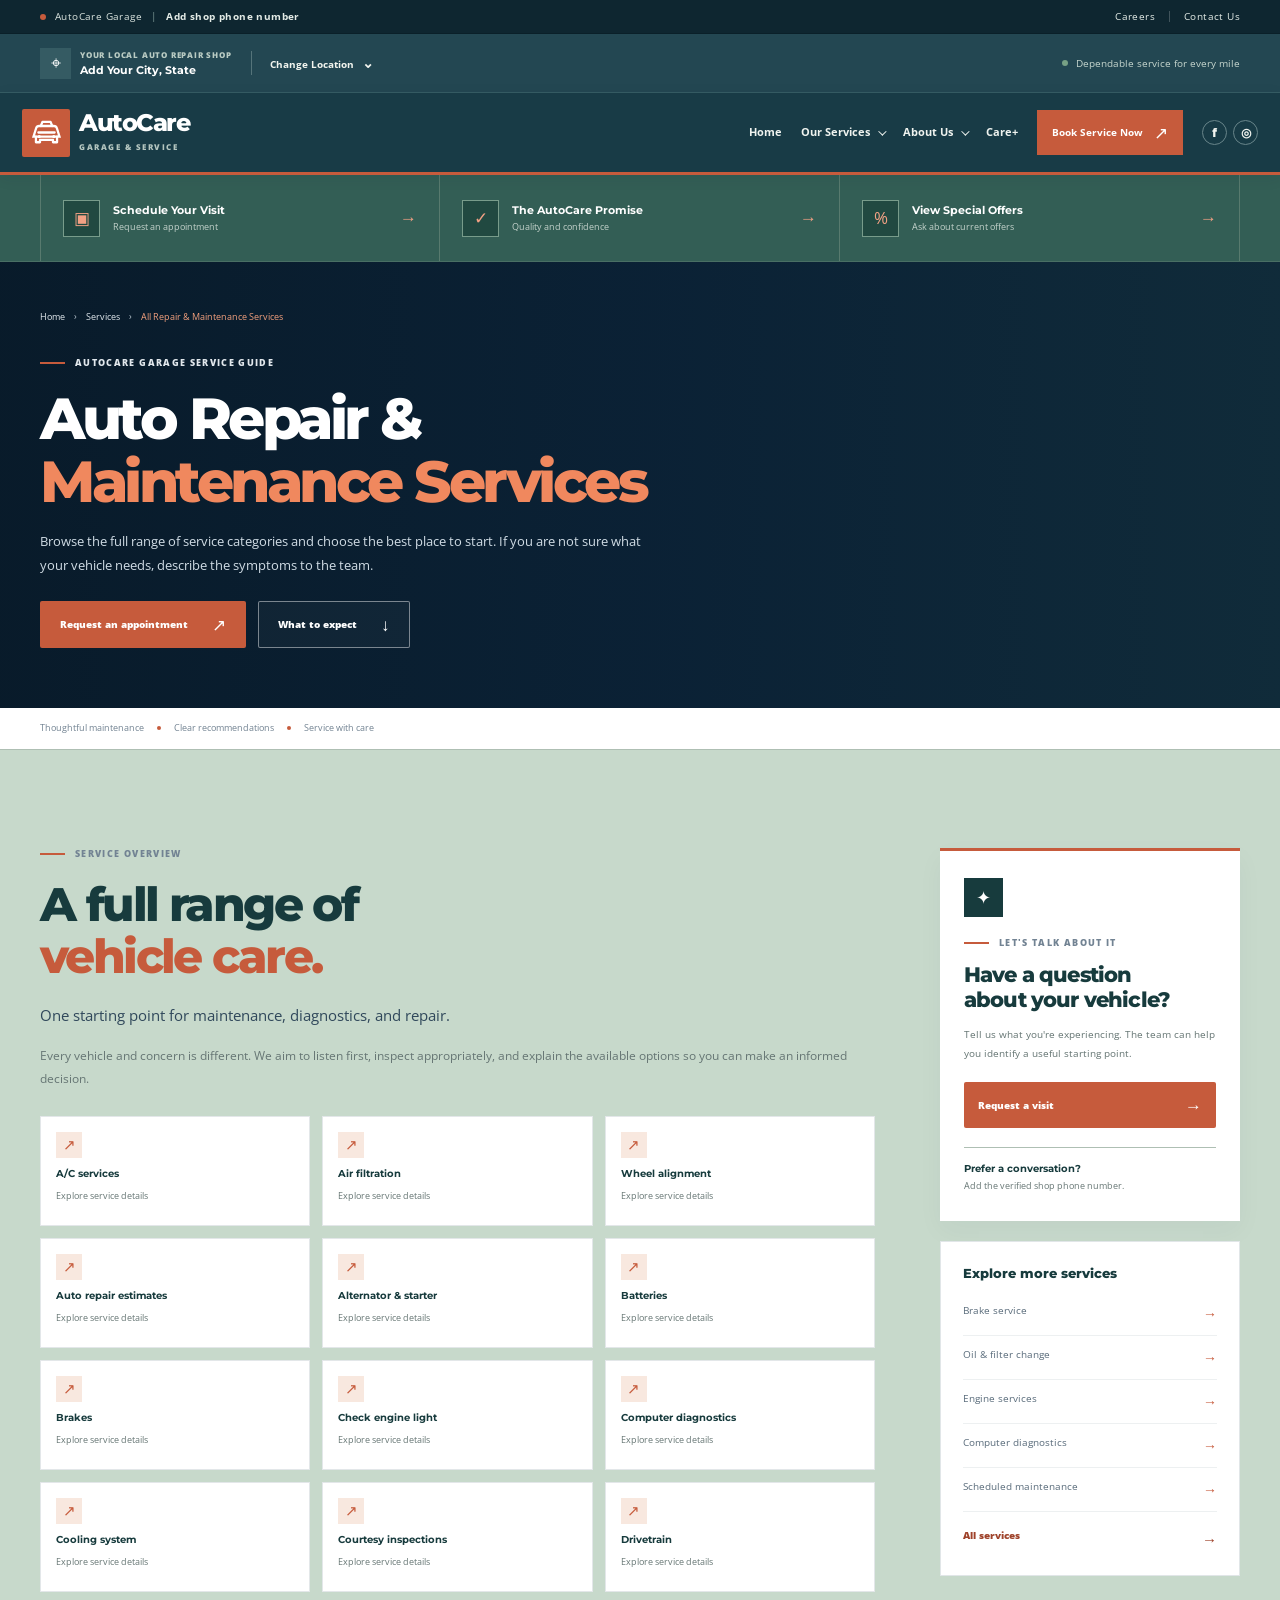
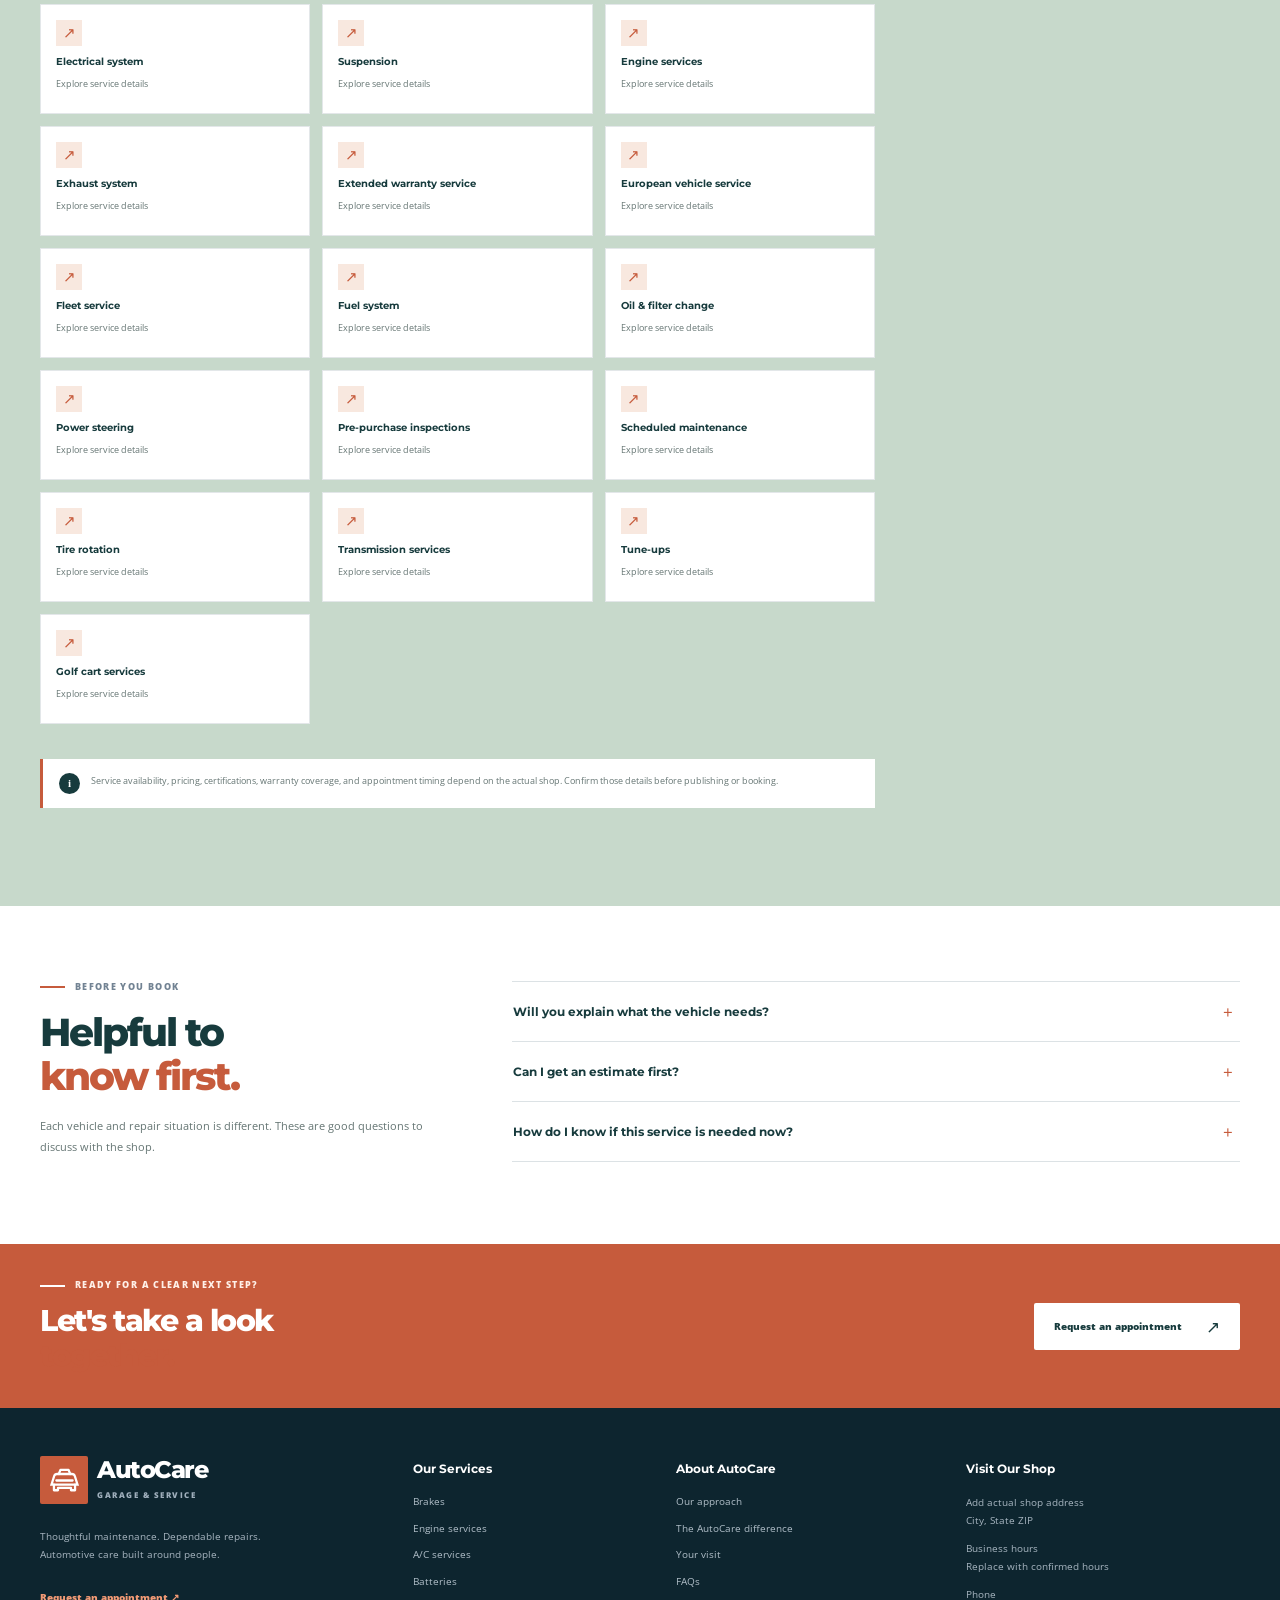
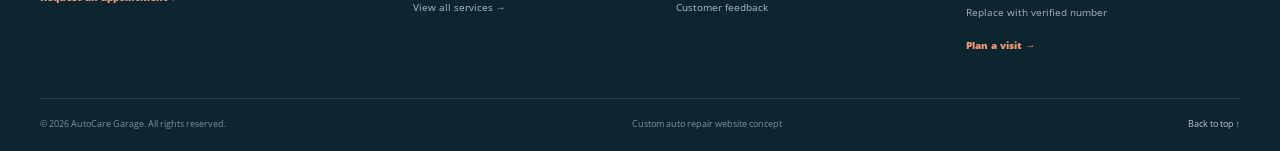
==== commit 8294f510: "Force refresh for new sage and cream palette" ====
--- a/service.html
+++ b/service.html
@@ -7,10 +7,10 @@
 <title>AutoCare Garage | Auto Repair &amp; Maintenance</title>
 <link rel="preconnect" href="https://fonts.googleapis.com"><link rel="preconnect" href="https://fonts.gstatic.com" crossorigin>
 <link href="https://fonts.googleapis.com/css2?family=Open+Sans:wght@400;500;600;700;800&family=Montserrat:wght@500;600;700;800&display=swap" rel="stylesheet">
-<link rel="stylesheet" href="styles.css">
+<link rel="stylesheet" href="styles.css?v=sage-cream-20261013">
 </head>
 <body>
-<div class="utility-bar"><div class="container utility-inner"><div class="utility-left"><span class="utility-dot"></span><span>AutoCare Garage</span><span class="utility-separator">|</span><a href="#contact">Add shop phone number</a></div><div class="utility-links"><a href="#community">Careers</a><span></span><a href="#contact">Contact Us</a></div></div></div>
+<div class="utility-bar" id="top"><div class="container utility-inner"><div class="utility-left"><span class="utility-dot"></span><span>AutoCare Garage</span><span class="utility-separator">|</span><a href="#contact">Add shop phone number</a></div><div class="utility-links"><a href="#community">Careers</a><span></span><a href="#contact">Contact Us</a></div></div></div>
 <div class="location-strip"><div class="container location-inner"><div class="location-current"><span class="location-pin">⌖</span><span><small>YOUR LOCAL AUTO REPAIR SHOP</small><b>Add Your City, State</b></span></div><a class="location-change" href="#contact">Change Location <span>⌄</span></a><div class="location-hours"><span class="hours-dot"></span> Dependable service for every mile</div></div></div>
 <header class="site-header">
  <div class="container header-inner">
@@ -68,7 +68,7 @@
   </nav>
  </div>
 </header>
-<div class="quick-links"><div class="container quick-links-inner"><a href="#appointment"><span class="quick-icon">▣</span><span><b>Schedule Your Visit</b><small>Request an appointment</small></span><strong>→</strong></a><a href="#warranty"><span class="quick-icon">✓</span><span><b>The AutoCare Promise</b><small>Quality and confidence</small></span><strong>→</strong></a><a href="#special-offers"><span class="quick-icon">%</span><span><b>View Special Offers</b><small>Ask about current offers</small></span><strong>→</strong></a></div></div>
+<div class="quick-links"><div class="container quick-links-inner"><a href="index.html#appointment"><span class="quick-icon">▣</span><span><b>Schedule Your Visit</b><small>Request an appointment</small></span><strong>→</strong></a><a href="index.html#warranty"><span class="quick-icon">✓</span><span><b>The AutoCare Promise</b><small>Quality and confidence</small></span><strong>→</strong></a><a href="index.html#special-offers"><span class="quick-icon">%</span><span><b>View Special Offers</b><small>Ask about current offers</small></span><strong>→</strong></a></div></div>
 <main>
 <section class="service-page-hero"><div class="service-page-hero-bg"></div><div class="container service-page-hero-inner"><div class="breadcrumbs"><a href="index.html">Home</a><span>›</span><a href="service.html?service=all-services">Services</a><span>›</span><span id="breadcrumb-current">Auto Repair Services</span></div><div class="eyebrow light"><i></i> AUTOCARE GARAGE SERVICE GUIDE</div><h1 id="service-title">Auto Repair &amp;<br><em>Maintenance Services</em></h1><p id="service-intro">Practical help for everyday maintenance and the unexpected. Understand your options and choose the right next step for your vehicle.</p><div class="hero-buttons"><a href="index.html#appointment" class="btn btn-orange">Request an appointment <span>↗</span></a><a href="#service-details" class="btn btn-glass">What to expect <span>↓</span></a></div></div></section>
 <div class="service-breadcrumb-band"><div class="container"><span>Thoughtful maintenance</span><i></i><span>Clear recommendations</span><i></i><span>Service with care</span></div></div>
--- a/styles.css
+++ b/styles.css
@@ -308,3 +308,230 @@
  .reviews-section{padding:48px 0}.reviews-layout{grid-template-columns:1fr;gap:25px}.reviews-intro h2{font-size:31px}.review-carousel{padding:20px 16px}.review-quote{font-size:13px}.footer-main{grid-template-columns:1fr 1fr;gap:22px 15px}.footer-brand-col{grid-column:1/-1}.payments-inner{align-items:flex-start;flex-direction:column;padding:14px 0}.payments-inner>div{gap:6px;flex-wrap:wrap}.payments-inner b{font-size:8px}.footer-bottom{flex-direction:column;gap:8px}.footer-bottom span:last-child{display:none}
 }
 @media(max-width:380px){.container{width:calc(100% - 26px)}.brand-type strong{font-size:19px}.reference-hero h1{font-size:34px}.reference-amenities-grid article{align-items:flex-start;flex-direction:column}.why-grid{grid-template-columns:1fr}.why-grid article{min-height:unset}.award-list b{font-size:9px}}
+
+
+/* Color balance pass: deeper automotive greens/blues and warm neutral surfaces */
+:root{
+ --navy:#183947;
+ --deep:#102a35;
+ --blue:#2b5860;
+ --orange:#c95838;
+ --orange-dark:#a84329;
+ --ink:#26383e;
+ --muted:#667674;
+ --paper:#edf1ec;
+ --cream:#f5f0e7;
+ --line:#d3ddd6;
+}
+body{background:#f2f3ee;color:#26383e}
+.utility-bar{background:#0e2630;color:#d7e1dc;border-bottom:1px solid #0a2029}
+.utility-left a,.utility-links a{color:#e3ebe6}
+.utility-links>span{background:#ffffff35}
+.utility-left .utility-separator{color:#7e9996}
+.location-strip{background:#234752;color:#e6eee8;border-color:#365d64}
+.location-current small{color:#b9cbc3}
+.location-current b{color:#fff}
+.location-pin{background:#355b63;color:#fff}
+.location-change{border-color:#55747a;color:#f2f5ef}
+.location-hours{color:#c5d5cd}
+.site-header{background:#183b46;border-bottom-color:var(--orange)}
+.site-header .brand-mark{background:var(--orange);color:white}
+.site-header .brand-type strong{color:#fff}
+.site-header .brand-type small{color:#b4c6c0}
+.main-nav{color:#eff3ef}
+.nav-trigger{color:#eff3ef}
+.main-nav>a:hover,.nav-trigger:hover{color:#f2a184}
+.header-social a{border-color:#68858a;color:#f1f4ef}
+.header-social a:hover{background:var(--orange);border-color:var(--orange);color:#fff}
+.menu-toggle span{background:#fff}
+.quick-links{background:#244953;border-color:#375c63}
+.quick-links-inner>a,.quick-links-inner>a:first-child{border-color:#47666b}
+.quick-links-inner>a:hover{background:#315963}
+.quick-icon{background:#183b46;border-color:#64817f;color:#f2a184}
+.quick-links b{color:#fff}
+.quick-links small{color:#c5d3cc}
+.quick-links strong{color:#f2a184}
+.reference-hero-overlay{background:linear-gradient(90deg,rgba(8,28,36,.91) 0%,rgba(12,39,47,.72) 53%,rgba(12,39,47,.33) 100%),linear-gradient(0deg,rgba(6,26,35,.38),transparent 44%)}
+.reference-hero h1 em{color:#f2a17f}
+.btn-orange{background:var(--orange)}
+.btn-orange:hover{background:var(--orange-dark)}
+.btn-outline-light{border-color:#ffffffa8}
+.reference-intro{background:#e8eee8}
+.reference-intro-text h2,.reference-text-grid h2,.reference-feature-copy h2,.reference-amenities h2,.why-heading h2,.owner-copy h2,.service-directory-heading h2,.reviews-intro h2{color:var(--navy)}
+.reference-intro-text h3{color:#375256}
+.reference-intro-text p{color:#506764}
+.reference-intro-image-wrap:before{background:#d5e0d8}
+.image-caption{background:#f8f6ef}
+.reference-text-section{background:#dfe8e2;border-color:#d5dfd8}
+#ev-services{background:#dce6e1}
+#team{background:#e0e9e6}
+#community{background:#244851;border-color:#244851}
+#community .eyebrow{color:#d8e6de}
+#community h2{color:#fff}
+#community h2 em{color:#f2a184}
+#community p{color:#d3e0d9}
+#community .text-link{color:#f2a184}
+.reference-feature-section{background:#f0f1eb}
+.reference-feature-image:before{background:#d8e2db}
+.reference-feature-copy p{color:#546763}
+.reference-inspection{background:#183d4a}
+.reference-inspection:after{border-color:#ffffff1b;box-shadow:0 0 0 40px #ffffff08,0 0 0 80px #ffffff04}
+.inspection-copy h2 em{color:#f2a184}
+.inspection-card-list{background:#e7eee8}
+.inspection-card-list article{border-color:#ccd9d2}
+.inspection-card-list h3{color:#183947}
+.inspection-card-list p{color:#586c67}
+.reference-faq{background:#e3eae5}
+.reference-faq .faq-list{border-color:#cbd7d0}
+.reference-faq .faq-list details{border-color:#cbd7d0}
+.reference-faq .faq-list summary span{background:#f7f5ef;border-color:#cbd7d0}
+.reference-awards{background:#f1efe7;border-color:#e2e1d7}
+.award-list{border-color:#d7ddd5}
+.award-list>div{border-color:#d7ddd5}
+.award-seal{border-color:#a9bab0;background:#e5ebe4}
+.reference-amenities{background:#244851;color:#f4f3ec}
+.reference-amenities h2{color:#fff}
+.reference-amenities h2 em{color:#f2a184}
+.amenities-heading>p{color:#d2e0d9}
+.reference-amenities-grid{background:#193b45;border-color:#45656a}
+.reference-amenities-grid article{background:#e5ece5;border-color:#d5e0d8}
+.reference-amenities-grid article:hover{background:#f1e8dd}
+.reference-amenities-grid article span{background:#d0ded5;color:#214752}
+.reference-amenities-grid article b{color:#193b45}
+.reference-why{background:#e8ede7}
+.why-grid article{background:#dce5de;border-color:#ccd8d0}
+.why-grid article:hover{background:#eef1e8;border-color:#d28b70}
+.why-icon{background:#cbdcd1;color:var(--orange-dark)}
+.why-grid h3{color:#183947}
+.why-grid p{color:#566a63}
+.reference-owner{background:#193a46;color:#ecf1ec}
+.reference-owner .owner-copy h2{color:#fff}
+.reference-owner .owner-copy h2 em{color:#f2a184}
+.reference-owner .owner-copy .eyebrow{color:#d2e1da}
+.reference-owner .owner-copy .owner-lead{color:#f1f4ef}
+.reference-owner .owner-copy>p:not(.owner-lead){color:#cddad4}
+.reference-owner .owner-facts span{color:#e0e9e2}
+.reference-owner .owner-photo:before{background:#53766f}
+.reference-owner .owner-photo-badge{background:var(--orange)}
+.reference-service-directory{background:#e9eee8}
+.reference-service-list{border-color:#cbd6cf}
+.reference-service-list a{background:#f1f2ec;border-color:#cbd6cf;color:#405b57}
+.reference-service-list a:hover{background:#dbe7df;color:var(--orange-dark)}
+.reference-specials{background:#102a35}
+.specials-inner h2 em{color:#f2a184}
+.appointment-section{background:#dce6e4}
+.appointment-form{background:#f8f7f1;border-color:#cbd8d3}
+.form-progress{background:#d8e2dc}
+.form-grid input,.form-grid select,.form-grid textarea{background:#fffefa;border-color:#cbd7d1}
+.form-title h3{color:#183947}
+.appointment-intro h2{color:#183947}
+.reviews-section{background:#183b46;color:#e9f0eb}
+.reviews-intro h2{color:#fff}
+.reviews-intro h2 em{color:#f2a184}
+.reviews-intro>p{color:#cbd9d3}
+.reviews-intro .eyebrow{color:#d2dfd8}
+.review-carousel{background:#e6ece5;border-color:#69827e;border-top-color:var(--orange)}
+.review-quote{color:#183947}
+.review-bottom b{color:#183947}
+.review-bottom small{color:#63746d}
+.review-counter{color:#63746d}
+.review-controls button{background:#f8f6ef;border-color:#c8d4cd}
+.review-dots span{background:#aebfb3}
+.review-dots span.active{background:var(--orange)}
+.site-footer{background:#0d252f}
+.footer-payments{background:#0a1e27}
+.payments-inner b{border-color:#47636a;color:#d7e2dc}
+
+/* Mega-menus stay light for readability while their surrounding navigation is dark. */
+.mega-menu{background:#f8f7f1;border-top-color:var(--orange)}
+.mega-common{border-color:#d8e0d9}
+.mega-common-links>a{background:#e9eee7;border-color:#d4ded6}
+.mega-common-links>a:hover{background:#fff9f1;border-color:#ce8b75}
+.mega-icon{background:#dce7df;color:#1c4650}
+.mega-directory-columns a{color:#455d59;border-color:#e0e5dd}
+.mega-promo{background:#e4ebe4}
+.mega-promo:hover{background:#d9e4db}
+.mega-promo b{color:#183947}
+.mega-promo small{color:#5c7069}
+.mega-view-all,.mega-common-head a{color:var(--orange-dark)}
+.about-mega .mega-content{background:#f8f7f1}
+
+/* Keep the mobile drawer dark, but keep each expanded mega-menu readable. */
+@media(max-width:930px){
+ .main-nav.mobile-open{background:#183b46}
+ .main-nav>a:not(.header-cta){color:#f1f4ef;border-color:#3d5b63}
+ .main-nav>a:not(.header-cta):hover{color:#f2a184}
+ .nav-item{border-color:#3d5b63}
+ .nav-trigger{color:#f1f4ef}
+ .mega-menu{background:#f8f7f1;border-color:#d5ded7}
+ .mega-directory-heading>span:last-child{color:#687973}
+}
+@media(prefers-reduced-motion:reduce){.reference-hero-photo{animation:none;transform:none}}
+
+
+/* High-contrast sage + cream theme pass — intentionally visible, not near-white */
+:root {
+  --navy:#173b3d;
+  --deep:#102b30;
+  --blue:#305a50;
+  --orange:#c65b3c;
+  --orange-dark:#9f432b;
+  --paper:#c7d9cb;
+  --cream:#efe2c4;
+  --line:#aebfb3;
+}
+body .reference-intro { background-color:#c5d9ca !important; }
+body #ev-services { background-color:#efe3c8 !important; border-color:#d6c7a8 !important; }
+body .reference-feature-section { background-color:#eee2c6 !important; }
+body #team { background-color:#d2e0d4 !important; border-color:#b9cbbd !important; }
+body .reference-inspection { background-color:#173f44 !important; }
+body #community { background-color:#244a43 !important; border-color:#244a43 !important; }
+body .reference-faq { background-color:#f0e4ca !important; }
+body .reference-awards { background-color:#e9ddbf !important; border-color:#d6c7a8 !important; }
+body .reference-amenities { background-color:#c2d6c7 !important; color:#173b3d !important; }
+body .reference-why { background-color:#d0dfd1 !important; }
+body .reference-owner { background-color:#214640 !important; }
+body .reference-service-directory { background-color:#efe3c8 !important; }
+body .reference-specials { background-color:#142f35 !important; }
+body .appointment-section { background-color:#bfd4c5 !important; }
+body .reviews-section { background-color:#183e43 !important; }
+body .reference-intro-image-wrap:before { background-color:#a9c4b1 !important; }
+body .image-caption { background-color:#f5ead3 !important; }
+body .inspection-card-list { background-color:#d7e4d8 !important; }
+body .inspection-card-list article { border-color:#b4c8b9 !important; }
+body .reference-faq .faq-list details { border-color:#cfbea0 !important; }
+body .reference-faq .faq-list summary span { background-color:#e4d5b5 !important; }
+body .reference-awards .award-list { border-color:#cdbd9c !important; }
+body .reference-awards .award-list>div { background-color:#f1e7d0 !important; border-color:#d3c3a3 !important; }
+body .reference-awards .award-seal { background-color:#d7e2d5 !important; }
+body .reference-amenities .reference-amenities-grid { background-color:#9fb9a8 !important; border-color:#99b2a2 !important; }
+body .reference-amenities .reference-amenities-grid article { background-color:#dce7d9 !important; border-color:#c2d3c6 !important; }
+body .reference-amenities .reference-amenities-grid article:hover { background-color:#f1e3c7 !important; }
+body .reference-why .why-grid article { background-color:#e0e9dc !important; border-color:#b4c9b8 !important; }
+body .reference-why .why-grid article:hover { background-color:#f0e5cd !important; }
+body .reference-owner .owner-photo:before { background-color:#6e9480 !important; }
+body .reference-owner .owner-copy h2 { color:#f6f0df !important; }
+body .reference-owner .owner-copy .owner-lead { color:#f6f0df !important; }
+body .reference-owner .owner-copy>p:not(.owner-lead) { color:#d9e6dc !important; }
+body .reference-owner .owner-facts span { color:#e6eee3 !important; }
+body .reference-service-list { border-color:#d2c4a7 !important; }
+body .reference-service-list a { background-color:#f5ead5 !important; border-color:#d2c4a7 !important; }
+body .reference-service-list a:hover { background-color:#d5e4d6 !important; }
+body .appointment-form { background-color:#f6eedc !important; border-color:#a9c0b1 !important; }
+body .appointment-form .form-grid input,
+body .appointment-form .form-grid select,
+body .appointment-form .form-grid textarea { background-color:#fff9ed !important; border-color:#cbbf9f !important; }
+body .review-carousel { background-color:#e8e5d3 !important; border-color:#78958a !important; border-top-color:#c65b3c !important; }
+body .quick-links { background-color:#335e55 !important; border-color:#496f64 !important; }
+body .quick-links-inner>a,
+body .quick-links-inner>a:first-child { border-color:#587a6e !important; }
+body .quick-links-inner>a:hover { background-color:#416b60 !important; }
+body .quick-icon { background-color:#214941 !important; border-color:#789c8b !important; }
+body .mega-menu { background-color:#f5ead5 !important; }
+body .mega-common-links>a { background-color:#e2e9dd !important; }
+body .mega-promo { background-color:#e3e8d9 !important; }
+body .mega-promo:hover { background-color:#d1e0d2 !important; }
+@media (max-width:930px) {
+  body .main-nav.mobile-open { background-color:#173b3d !important; }
+  body .mega-menu { background-color:#f5ead5 !important; }
+}
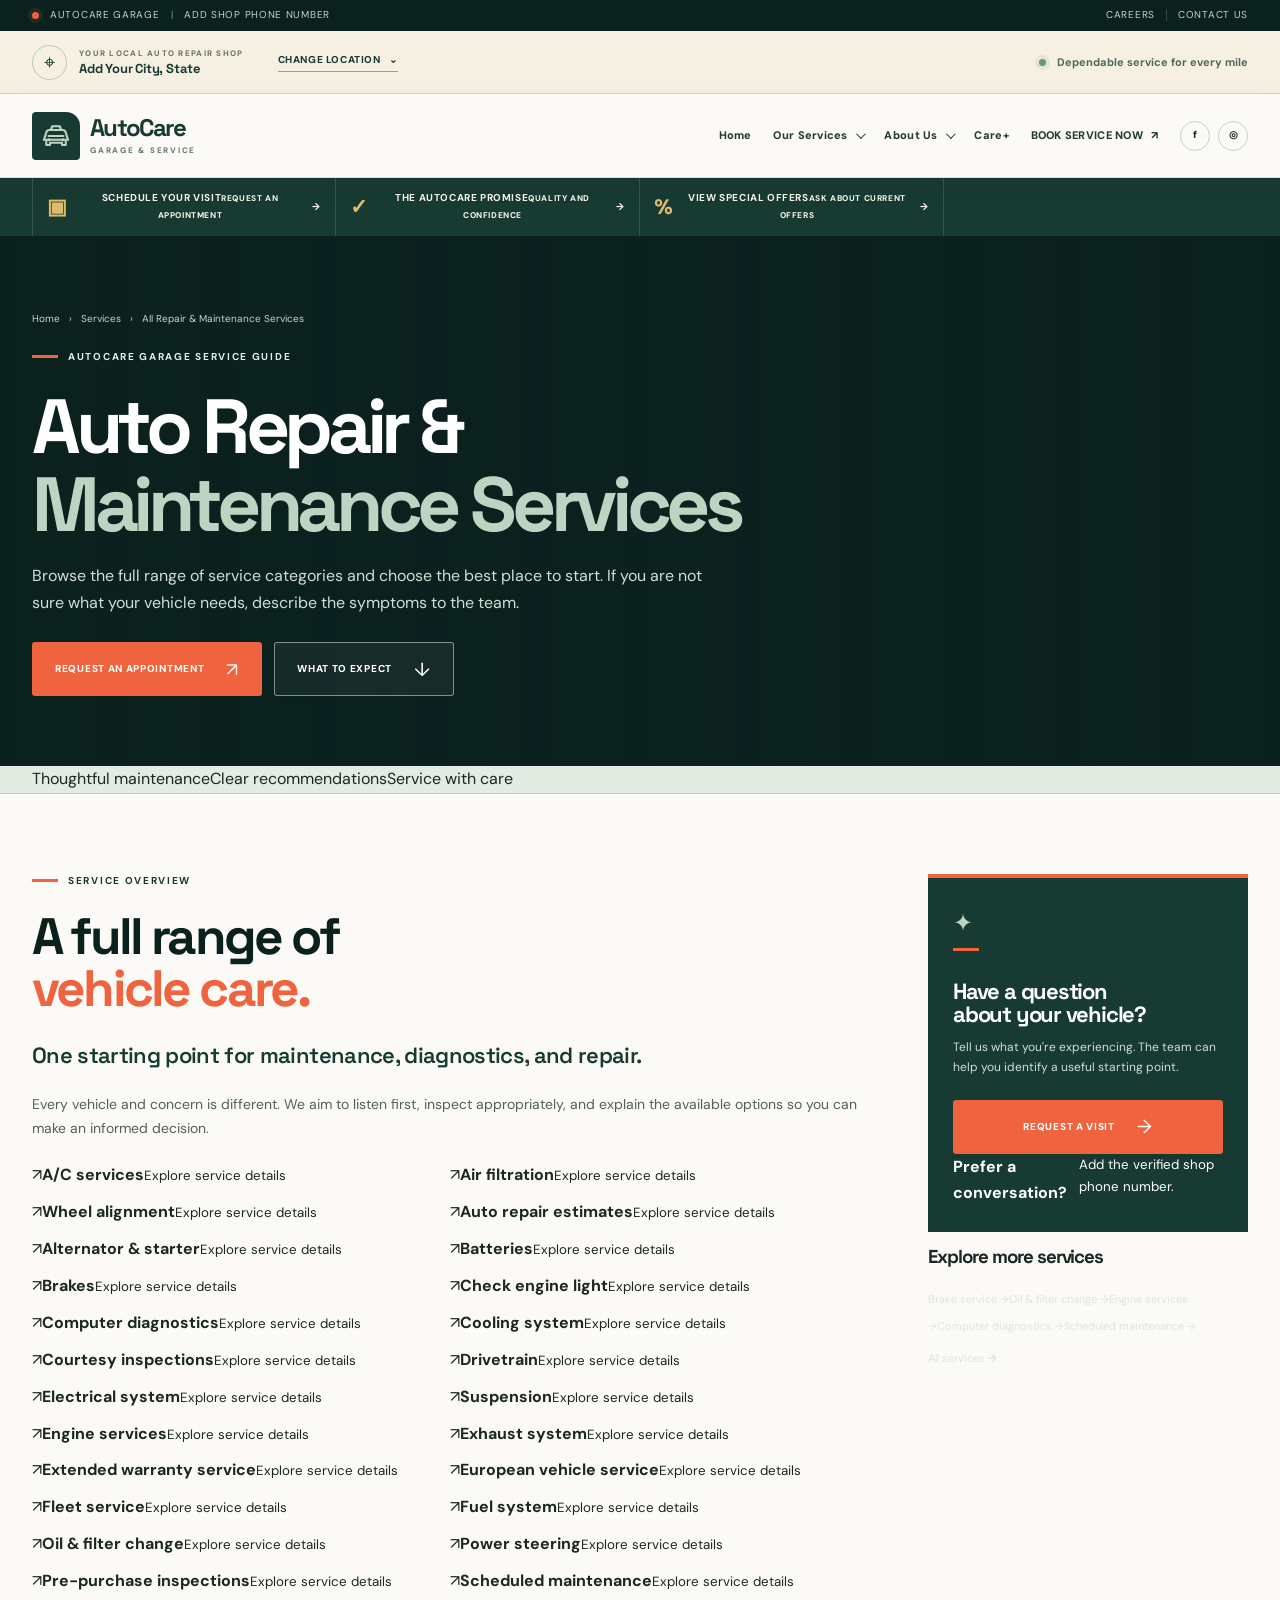
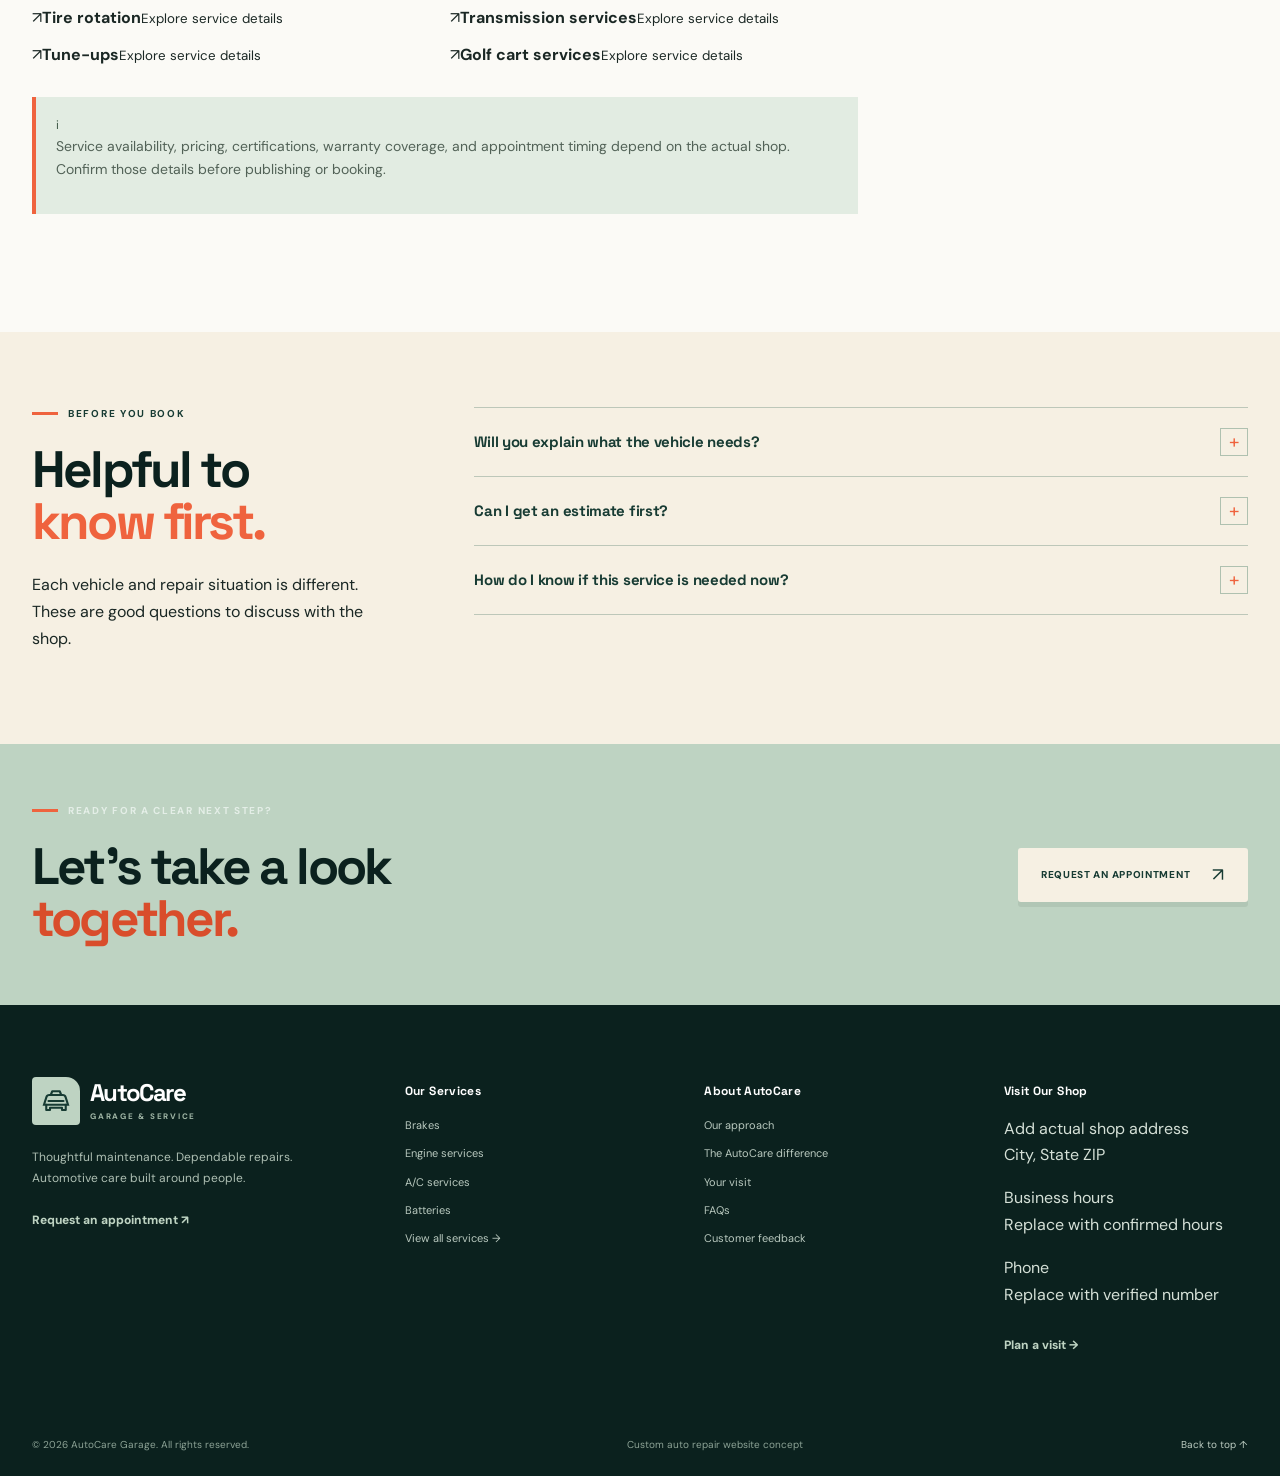
==== commit bf586a33: "Apply new editorial design fonts and cache version" ====
--- a/service.html
+++ b/service.html
@@ -2,12 +2,12 @@
 <html lang="en">
 <head>
 <meta charset="utf-8"><meta name="viewport" content="width=device-width, initial-scale=1">
-<meta name="theme-color" content="#18394a">
+<meta name="theme-color" content="#173b33">
 <meta name="description" content="Full-service auto repair and maintenance with clear recommendations and dependable local care.">
 <title>AutoCare Garage | Auto Repair &amp; Maintenance</title>
 <link rel="preconnect" href="https://fonts.googleapis.com"><link rel="preconnect" href="https://fonts.gstatic.com" crossorigin>
-<link href="https://fonts.googleapis.com/css2?family=Open+Sans:wght@400;500;600;700;800&family=Montserrat:wght@500;600;700;800&display=swap" rel="stylesheet">
-<link rel="stylesheet" href="styles.css?v=sage-cream-20261013">
+<link href="https://fonts.googleapis.com/css2?family=DM+Sans:wght@400;500;600;700;800&family=Space+Grotesk:wght@400;500;600;700&display=swap" rel="stylesheet">
+<link rel="stylesheet" href="styles.css?v=editorial-redesign-20261013">
 </head>
 <body>
 <div class="utility-bar" id="top"><div class="container utility-inner"><div class="utility-left"><span class="utility-dot"></span><span>AutoCare Garage</span><span class="utility-separator">|</span><a href="#contact">Add shop phone number</a></div><div class="utility-links"><a href="#community">Careers</a><span></span><a href="#contact">Contact Us</a></div></div></div>
--- a/styles.css
+++ b/styles.css
@@ -1,537 +1,661 @@
-:root{--navy:#122c46;--deep:#091b2c;--blue:#1d4666;--orange:#de653a;--orange-dark:#b94a26;--ink:#203348;--muted:#687a8a;--paper:#f5f5f2;--cream:#faf8f3;--line:#dfe4e6;--sans:'DM Sans',sans-serif;--display:'Montserrat',sans-serif;--shadow:0 16px 46px rgba(9,27,44,.12)}*{box-sizing:border-box}html{scroll-behavior:smooth;scroll-padding-top:102px}body{margin:0;color:var(--ink);font:15px/1.7 var(--sans);-webkit-font-smoothing:antialiased}body.menu-open{overflow:hidden}img{max-width:100%;display:block}a{color:inherit;text-decoration:none}button,input,select,textarea{font:inherit}button{cursor:pointer}.container{width:min(1210px,calc(100% - 52px));margin:0 auto}.utility-bar{background:var(--deep);color:#cad3dd;font-size:10px;letter-spacing:.04em}.utility-inner{min-height:34px;display:flex;justify-content:space-between;align-items:center;gap:20px}.utility-inner>div:first-child{display:flex;align-items:center;gap:9px}.utility-dot{width:6px;height:6px;background:var(--orange);border-radius:50%;display:inline-block}.utility-links{display:flex;gap:13px;align-items:center}.utility-links>span{height:12px;width:1px;background:#ffffff30}.utility-links a:hover{color:white}.site-header{height:88px;background:#fff;position:sticky;top:0;z-index:50;box-shadow:0 4px 18px rgba(9,27,44,.07)}.header-inner{height:100%;display:flex;align-items:center;justify-content:space-between;gap:24px}.brand{display:inline-flex;align-items:center;gap:10px;flex-shrink:0}.brand-mark{width:46px;height:46px;display:grid;place-items:center;background:var(--orange);color:#fff}.brand-mark svg{width:39px;height:39px}.brand-type strong{display:block;color:var(--navy);font:800 25px/.95 var(--display);letter-spacing:-.065em}.brand-type small{display:block;margin-top:6px;font-size:8px;letter-spacing:.23em;color:#71808c;font-weight:800}.main-nav{height:100%;display:flex;align-items:center;gap:25px;font-size:11px;font-weight:700;color:#25384c}.main-nav>a:not(.header-cta),.nav-trigger{transition:color .18s ease}.main-nav>a:hover,.nav-trigger:hover{color:var(--orange)}.nav-item{height:100%;display:flex;align-items:center;position:relative}.nav-trigger{height:100%;padding:0;border:0;background:transparent;color:inherit;display:flex;align-items:center;gap:8px;font-size:inherit;font-weight:inherit}.chevron{width:6px;height:6px;border-right:1.5px solid currentColor;border-bottom:1.5px solid currentColor;transform:rotate(45deg) translateY(-2px);transition:transform .2s ease}.nav-item:hover>.nav-trigger .chevron,.nav-item.open>.nav-trigger .chevron,.nav-item:focus-within>.nav-trigger .chevron{transform:rotate(225deg) translate(-1px,-1px)}.header-cta{display:flex;align-items:center;gap:16px;background:var(--orange);color:white;padding:14px 17px;white-space:nowrap;transition:background .2s,transform .2s}.header-cta span{font-size:17px;line-height:1;font-weight:400}.header-cta:hover{background:var(--orange-dark);transform:translateY(-1px)}.mega-menu{position:absolute;top:100%;left:50%;transform:translate(-47%,9px);width:min(1100px,calc(100vw - 42px));display:grid;grid-template-columns:268px 1fr;background:white;box-shadow:0 24px 55px rgba(7,23,39,.19);border-top:3px solid var(--orange);visibility:hidden;opacity:0;pointer-events:none;transition:opacity .2s ease,transform .24s ease,visibility .2s;z-index:60;max-height:calc(100vh - 136px);overflow:auto}.has-mega:hover .mega-menu,.has-mega:focus-within .mega-menu,.has-mega.open .mega-menu{visibility:visible;opacity:1;pointer-events:auto;transform:translate(-47%,0)}.mega-feature{padding:29px 27px 0;background:var(--navy);color:white;display:flex;flex-direction:column;align-items:flex-start;overflow:hidden}.eyebrow{display:flex;align-items:center;gap:10px;font-size:9px;line-height:1.4;letter-spacing:.15em;font-weight:800}.eyebrow i{width:25px;height:2px;display:inline-block;background:var(--orange);flex-shrink:0}.eyebrow.light{color:#e1e7ec}.eyebrow.dark{color:#728393}.mega-feature h3{font:800 27px/1.22 var(--display);letter-spacing:-.05em;margin:18px 0 10px}.mega-feature h3 em{font-style:normal;color:#f08a62}.mega-feature p{font-size:11px;line-height:1.8;color:#d0dbe4;margin:0 0 18px}.mega-feature-link{font-size:10px;color:#ffb194;font-weight:800;display:flex;gap:17px;align-items:center;position:relative;z-index:2}.mega-feature-link b{font-size:17px}.mega-mini-image{width:calc(100% + 54px);min-height:105px;flex:1;margin:20px -27px 0;background:linear-gradient(0deg,#122c4680,#122c4630),url('https://images.unsplash.com/photo-1486262715619-67b85e0b08d3?auto=format&fit=crop&w=700&q=80') center/cover}.mega-content{padding:21px 25px 26px}.mega-topline{display:flex;justify-content:space-between;align-items:center;padding-bottom:12px;border-bottom:1px solid var(--line);font:800 11px var(--display);color:var(--navy)}.mega-topline a{font:700 10px var(--sans);color:var(--orange)}.mega-topline a:hover{text-decoration:underline}.mega-popular{display:grid;grid-template-columns:repeat(3,1fr);gap:2px 15px;padding:13px 0 19px;border-bottom:1px solid var(--line)}.mega-popular>a{display:grid;grid-template-columns:38px 1fr;grid-template-rows:auto auto;gap:1px 10px;align-items:center;padding:7px 6px;transition:background .18s}.mega-popular>a:hover{background:#f7f4f0}.mega-icon{width:36px;height:36px;grid-row:1/3;display:grid;place-items:center;background:#f7e8df;color:var(--orange-dark);font-size:19px}.mega-popular b{font:700 10px var(--display);color:var(--navy);align-self:end}.mega-popular small{color:#7b8995;font-size:9px;line-height:1.3;align-self:start}.mega-lists{display:grid;grid-template-columns:repeat(4,1fr);gap:18px;padding-top:18px}.mega-lists h4{font:800 10px var(--display);margin:0 0 11px;color:var(--navy);text-transform:uppercase;letter-spacing:.035em}.mega-lists a{display:block;font-size:10px;line-height:1.5;color:#586b7b;margin:8px 0;transition:color .15s,transform .15s}.mega-lists a:hover{color:var(--orange);transform:translateX(3px)}.simple-dropdown{position:absolute;top:100%;left:-26px;min-width:245px;background:white;border-top:3px solid var(--orange);box-shadow:0 22px 40px rgba(7,23,39,.16);padding:10px 18px;opacity:0;visibility:hidden;pointer-events:none;transform:translateY(8px);transition:opacity .18s ease,transform .22s ease,visibility .18s;z-index:62}.has-dropdown:hover .simple-dropdown,.has-dropdown:focus-within .simple-dropdown,.has-dropdown.open .simple-dropdown{opacity:1;visibility:visible;pointer-events:auto;transform:translateY(0)}.simple-dropdown a{display:flex;align-items:center;justify-content:space-between;gap:15px;padding:11px 3px;border-bottom:1px solid #edf0f2;font-size:10px;color:#536679}.simple-dropdown a:last-child{border:0}.simple-dropdown a span{font-size:15px;color:var(--orange);transition:transform .15s}.simple-dropdown a:hover{color:var(--orange)}.simple-dropdown a:hover span{transform:translateX(3px)}.menu-toggle{display:none;border:0;background:transparent;width:40px;height:40px;padding:8px}.menu-toggle span{display:block;height:2px;background:var(--navy);margin:5px 0;transition:transform .2s,opacity .2s}.hero{position:relative;min-height:625px;isolation:isolate;overflow:hidden;background:var(--deep);color:white;display:flex;align-items:center}.hero-image{position:absolute;inset:0;z-index:-3;background:url('https://images.unsplash.com/photo-1486262715619-67b85e0b08d3?auto=format&fit=crop&w=2200&q=90') center 53%/cover no-repeat;transform:scale(1.03);animation:hero-settle 1.2s ease forwards}.hero-shade{position:absolute;inset:0;z-index:-2;background:linear-gradient(90deg,rgba(7,22,36,.97) 0%,rgba(9,27,44,.88) 38%,rgba(9,27,44,.45) 70%,rgba(9,27,44,.25) 100%),linear-gradient(0deg,rgba(9,27,44,.45),transparent 45%)}.hero-grid{position:relative;display:grid;grid-template-columns:minmax(0,1fr) 300px;align-items:center;gap:60px;padding:70px 0}.hero-copy{max-width:620px;animation:fade-up .7s both}.hero h1{font:800 clamp(44px,5.6vw,72px)/1.04 var(--display);letter-spacing:-.06em;margin:25px 0 20px}.hero h1 em,.service-band h2 em,.ev-content h2 em,.quality-heading h2 em,.community-content h2 em,.last-cta h2 em{font-style:normal;color:#f0885e}.hero-copy>p{font-size:15px;line-height:1.85;color:#d0dae2;max-width:480px;margin:0 0 28px}.hero-buttons{display:flex;gap:12px;flex-wrap:wrap}.btn{display:inline-flex;align-items:center;justify-content:center;gap:24px;border:1px solid transparent;border-radius:2px;padding:14px 19px;min-height:46px;font-size:10px;line-height:1.3;font-weight:800;transition:transform .2s,background .2s,border-color .2s;cursor:pointer}.btn:hover{transform:translateY(-2px)}.btn span{font-size:17px;line-height:1;font-weight:400}.btn-orange{background:var(--orange);color:white}.btn-orange:hover{background:var(--orange-dark)}.btn-glass{color:white;border-color:#ffffff72;background:#ffffff08}.btn-glass:hover{background:#ffffff17;border-color:#ffffffba}.btn-light{background:#fff;color:var(--navy)}.btn-light:hover{background:#f4eae4}.btn-navy{background:var(--navy);color:white}.btn-navy:hover{background:var(--deep)}.hero-reassurance{display:flex;align-items:center;gap:13px;margin-top:40px;padding-top:21px;border-top:1px solid #ffffff31;max-width:435px}.hero-check{width:29px;height:29px;display:grid;place-items:center;border:1px solid #ffffff70;color:#ffab83;border-radius:50%;font-size:14px;flex-shrink:0}.hero-reassurance span:last-child{display:flex;flex-direction:column;line-height:1.4}.hero-reassurance b{font-size:11px;color:#fff}.hero-reassurance small{font-size:10px;color:#bdcbd7;margin-top:3px}.hero-card{background:#fff;color:var(--ink);padding:29px 25px 0;box-shadow:var(--shadow);align-self:center;animation:fade-up .9s .12s both}.hero-card-label{font-size:9px;letter-spacing:.14em;font-weight:800;color:var(--orange)}.hero-card h2{font:800 24px/1.18 var(--display);letter-spacing:-.05em;color:var(--navy);margin:14px 0}.hero-card>p{font-size:11px;color:var(--muted);margin:0 0 21px;line-height:1.8}.hero-card-action{display:flex;justify-content:space-between;align-items:center;background:var(--orange);color:white;padding:14px 15px;font-size:10px;font-weight:800}.hero-card-action span{font-size:17px}.hero-card-footer{display:flex;align-items:center;gap:11px;padding:18px 0 19px}.hero-card-icon{width:36px;height:36px;display:grid;place-items:center;background:#f8eee7;color:var(--orange);font-size:20px}.hero-card-footer>span:last-child{display:flex;flex-direction:column}.hero-card-footer b{font-size:10px;color:var(--navy)}.hero-card-footer small{font-size:8px;color:var(--muted);margin-top:4px}.hero-stamp{position:absolute;left:max(25px,calc((100vw - 1370px)/2));bottom:27px;display:flex;align-items:center;gap:9px;opacity:.88}.hero-stamp>span{font:800 19px var(--display);color:#ff9d72;border:1px solid #ff9d72;padding:5px 7px}.hero-stamp small{font-size:8px;letter-spacing:.13em;line-height:1.4}.assurance-strip{background:white;border-bottom:1px solid var(--line)}.assurance-grid{display:grid;grid-template-columns:repeat(4,1fr);padding:23px 0}.assurance-grid>div{display:flex;align-items:center;gap:12px;padding:0 18px;border-right:1px solid var(--line)}.assurance-grid>div:first-child{padding-left:0}.assurance-grid>div:last-child{border:0}.assurance-icon{width:40px;height:40px;border:1px solid var(--line);display:grid;place-items:center;color:var(--orange);font-size:19px;flex-shrink:0}.assurance-grid span:last-child{display:flex;flex-direction:column;line-height:1.4}.assurance-grid b{font:700 10px var(--display);color:var(--navy)}.assurance-grid small{font-size:9px;color:var(--muted);margin-top:4px}.section-pad{padding:98px 0}.intro-grid{display:grid;grid-template-columns:1fr 1fr;align-items:center;gap:88px}.intro-photo-wrap{position:relative;padding:0 25px 28px 0}.intro-photo{width:100%;height:450px;object-fit:cover;object-position:center}.intro-photo-wrap:after{content:"";position:absolute;z-index:-1;right:0;bottom:0;width:76%;height:78%;background:#f2e2d6}.photo-note{position:absolute;left:-22px;bottom:10px;display:flex;align-items:center;gap:12px;padding:15px 19px;background:white;box-shadow:0 8px 24px #102d4f17}.photo-note-mark{width:38px;height:38px;display:grid;place-items:center;background:var(--orange);color:white;font:800 13px var(--display)}.photo-note>span:last-child{display:flex;flex-direction:column;line-height:1.4}.photo-note b{font:700 11px var(--display);color:var(--navy)}.photo-note small{font-size:9px;color:var(--muted);margin-top:3px}.intro-copy h2,.section-heading h2,.concierge-copy h2,.difference-copy h2,.directory-grid h2,.faq-layout h2,.reviews-intro h2{font:800 clamp(35px,4.2vw,49px)/1.13 var(--display);letter-spacing:-.055em;color:var(--navy);margin:17px 0 20px}.intro-copy h2 em,.section-heading h2 em,.concierge-copy h2 em,.difference-copy h2 em,.directory-grid h2 em,.faq-layout h2 em,.reviews-intro h2 em{font-style:normal;color:var(--orange)}.intro-copy p,.concierge-copy p,.difference-copy>p,.directory-grid>div>p,.faq-layout>div>p,.reviews-intro>p{font-size:12px;line-height:1.95;color:var(--muted)}.intro-copy .lead,.concierge-copy .lead{color:#30485b;font-size:14px;line-height:1.8}.check-list{display:grid;gap:10px;margin:22px 0 25px}.check-list div{display:flex;align-items:center;gap:10px;font-size:11px;font-weight:600;color:#344d60}.check-list span{width:20px;height:20px;display:grid;place-items:center;background:#f8e8df;color:var(--orange);font-size:11px}.text-link{display:inline-flex;align-items:center;gap:12px;font-size:11px;color:var(--orange-dark);font-weight:800}.text-link b{font-size:17px;font-weight:500;transition:transform .2s}.text-link:hover b{transform:translateX(4px)}.service-band{padding:44px 0;background:var(--navy);color:white;position:relative;overflow:hidden}.service-band:after{content:"";position:absolute;right:-50px;top:-180px;width:410px;height:410px;border:1px solid #ffffff17;border-radius:50%;box-shadow:0 0 0 42px #ffffff06,0 0 0 88px #ffffff04;pointer-events:none}.service-band-inner{position:relative;z-index:1;display:grid;grid-template-columns:1.1fr .9fr auto;gap:36px;align-items:center}.service-band h2{font:800 30px/1.18 var(--display);letter-spacing:-.05em;margin:13px 0 0}.service-band-inner>p{max-width:360px;color:#d1dbe4;font-size:11px;line-height:1.9}.popular-services{background:var(--paper)}.section-heading{display:flex;justify-content:space-between;align-items:end;gap:40px;margin-bottom:35px}.section-heading h2{margin-bottom:0}.section-heading>p{max-width:370px;font-size:12px;line-height:1.85;color:var(--muted);margin:0 0 4px}.service-card-grid{display:grid;grid-template-columns:repeat(3,1fr);gap:21px}.service-card{background:white;border:1px solid #e3e6e7;box-shadow:0 4px 15px #102d4f07;transition:transform .23s,box-shadow .23s}.service-card:hover{transform:translateY(-6px);box-shadow:0 16px 34px #102d4f17}.service-card-photo{height:170px;background-position:center;background-size:cover;transition:filter .25s}.service-card:hover .service-card-photo{filter:saturate(1.1)}.photo-ac{background-image:url('https://images.unsplash.com/photo-1487754180451-c456f719a1fc?auto=format&fit=crop&w=900&q=80')}.photo-brakes{background-image:url('https://images.unsplash.com/photo-1486262715619-67b85e0b08d3?auto=format&fit=crop&w=900&q=80')}.photo-engine{background-image:url('https://images.unsplash.com/photo-1632823471565-1ecdf5c5d4f9?auto=format&fit=crop&w=900&q=80')}.photo-battery{background-image:url('https://images.unsplash.com/photo-1625047509168-a7026f36de04?auto=format&fit=crop&w=900&q=80')}.photo-oil{background-image:url('https://images.unsplash.com/photo-1635784063381-2f5a2b6b7b0c?auto=format&fit=crop&w=900&q=80')}.photo-transmission{background-image:url('https://images.unsplash.com/photo-1486262715619-67b85e0b08d3?auto=format&fit=crop&w=900&q=80')}.service-card-body{position:relative;padding:25px 23px 22px}.service-card-icon{position:absolute;right:20px;top:-22px;width:44px;height:44px;background:white;border:1px solid #e3e6e7;display:grid;place-items:center;color:var(--orange);font-size:21px}.service-card h3{font:700 15px var(--display);color:var(--navy);margin:0 0 10px}.service-card p{font-size:11px;line-height:1.85;color:var(--muted);margin:0 0 20px;min-height:60px}.card-link{display:flex;justify-content:space-between;align-items:center;color:var(--orange-dark);font-size:10px;font-weight:800;border-top:1px solid #eceff0;padding-top:14px}.card-link b{font-size:16px;font-weight:400;transition:transform .2s}.service-card:hover .card-link b{transform:translate(3px,-2px)}.center-row{text-align:center;margin-top:35px}.ev-section{display:grid;grid-template-columns:1fr 1fr;background:var(--deep);color:white;min-height:445px}.ev-photo{background:url('https://images.unsplash.com/photo-1593941707882-a5bba14938c7?auto=format&fit=crop&w=1400&q=85') center/cover no-repeat;min-height:400px}.ev-content{padding:75px clamp(32px,7vw,100px);align-self:center}.ev-content h2{font:800 clamp(34px,4vw,47px)/1.15 var(--display);letter-spacing:-.055em;margin:20px 0}.ev-content>p{font-size:12px;line-height:1.95;color:#c6d2dc;max-width:490px;margin:0 0 24px}.text-link-light{color:#ffae8d}.concierge-grid{display:grid;grid-template-columns:.85fr 1.15fr;align-items:center;gap:90px}.concierge-copy h2{margin-bottom:19px}.concierge-copy .btn{margin-top:17px}.concierge-photo{position:relative;padding:0 0 25px 25px}.concierge-photo img{height:430px;width:100%;object-fit:cover}.concierge-photo:after{content:"";position:absolute;z-index:-1;left:0;bottom:0;width:75%;height:75%;background:#e9ded4}.concierge-badge{position:absolute;right:-25px;bottom:5px;width:180px;background:var(--orange);color:white;padding:18px 19px;box-shadow:var(--shadow)}.concierge-badge>b,.concierge-badge>span{display:block;font:800 17px/1.2 var(--display);letter-spacing:-.03em}.concierge-badge>span{font-size:12px;margin-top:4px}.concierge-badge i{display:block;width:33px;height:2px;background:#ffd9c7;margin:12px 0}.concierge-badge small{font-size:9px;line-height:1.7;display:block;color:#ffe7dc}.quality-section{background:var(--navy);color:white;padding:89px 0}.quality-grid{display:grid;grid-template-columns:.85fr 1.15fr;gap:90px}.quality-heading h2{font:800 clamp(35px,4vw,50px)/1.12 var(--display);letter-spacing:-.055em;margin:21px 0}.quality-heading>p{font-size:12px;line-height:1.9;color:#c2d0dc;max-width:360px}.quality-points article{display:grid;grid-template-columns:40px 1fr;gap:19px;padding:0 0 19px;margin-bottom:19px;border-bottom:1px solid #ffffff25}.quality-points article:last-child{border:0;margin:0;padding:0}.quality-points article>span{font:800 12px var(--display);color:#f28a61;padding-top:3px}.quality-points h3{font:700 14px var(--display);margin:0 0 5px}.quality-points p{font-size:11px;line-height:1.8;color:#c4d0da;margin:0;max-width:560px}.amenities-section{background:#fff}.amenities-grid{display:grid;grid-template-columns:repeat(4,1fr);gap:1px;background:var(--line);border:1px solid var(--line)}.amenities-grid article{background:white;min-height:162px;padding:24px 22px;transition:background .2s}.amenities-grid article:hover{background:#fcf5f0}.amenities-grid article>span{width:39px;height:39px;display:grid;place-items:center;background:#f8e8df;color:var(--orange);font-size:21px;margin-bottom:14px}.amenities-grid h3{font:700 12px var(--display);margin:0 0 7px;color:var(--navy)}.amenities-grid p{font-size:10px;line-height:1.7;color:var(--muted);margin:0}.difference-section{background:var(--paper);padding:90px 0}.difference-layout{display:grid;grid-template-columns:1fr 1fr;gap:90px;align-items:center}.difference-image{position:relative;padding:0 0 24px 24px}.difference-image img{width:100%;height:470px;object-fit:cover}.difference-image:after{content:"";position:absolute;z-index:0;left:0;bottom:0;width:75%;height:75%;border:2px solid #db9b7c}.difference-image-tag{position:absolute;z-index:1;left:0;top:25px;display:flex;align-items:center;gap:11px;padding:12px 16px;background:white;box-shadow:0 8px 20px #102d4f17}.difference-image-tag span{height:37px;width:37px;display:grid;place-items:center;background:var(--navy);color:white;font:800 12px var(--display)}.difference-image-tag b{font:800 10px/1.3 var(--display);color:var(--navy)}.difference-copy h2{margin-bottom:19px}.difference-copy>p{margin-bottom:23px}.difference-row{display:flex;align-items:flex-start;gap:12px;margin:16px 0}.difference-row>span{width:22px;height:22px;background:#f8e5da;color:var(--orange);display:grid;place-items:center;flex-shrink:0;font-size:12px}.difference-row>div{display:flex;flex-direction:column}.difference-row b{font:700 11px var(--display);color:var(--navy)}.difference-row small{font-size:10px;color:var(--muted);margin-top:4px}.difference-copy .text-link{margin-top:14px}.community-section{position:relative;isolation:isolate;background:var(--deep);color:white;min-height:420px;display:flex;align-items:center;overflow:hidden}.community-bg{position:absolute;z-index:-2;inset:0;background:url('https://images.unsplash.com/photo-1621905231915-aaf3b4c6f4d7?auto=format&fit=crop&w=2000&q=85') center/cover no-repeat}.community-section:before{content:"";position:absolute;z-index:-1;inset:0;background:linear-gradient(90deg,#091b2cf2 0%,#091b2ce0 42%,#091b2c58 100%)}.community-content{padding:70px 0}.community-content h2{font:800 clamp(38px,4.5vw,54px)/1.1 var(--display);letter-spacing:-.06em;margin:20px 0}.community-content>p{max-width:520px;font-size:12px;line-height:1.9;color:#c8d3dc;margin:0 0 24px}.community-accent{position:absolute;right:9%;bottom:-30px;width:140px;height:140px;border:1px solid #ffffff4a;transform:rotate(45deg);box-shadow:0 0 0 20px #ffffff06}.service-directory{background:#fff}.directory-grid{display:grid;grid-template-columns:.72fr 1.28fr;gap:75px}.directory-grid h2{margin:19px 0}.directory-grid>div>p{margin-bottom:25px}.directory-links{display:grid;grid-template-columns:1fr 1fr;gap:0 28px}.directory-links a{display:flex;justify-content:space-between;align-items:center;gap:10px;border-bottom:1px solid var(--line);padding:11px 3px;font-size:11px;color:#4f6475;transition:color .18s,padding .18s}.directory-links a b{font-size:15px;font-weight:400;color:var(--orange)}.directory-links a:hover{color:var(--orange-dark);padding-left:7px}.faq-section{background:var(--paper)}.faq-layout{display:grid;grid-template-columns:.7fr 1.3fr;gap:85px}.faq-layout h2{margin-bottom:17px}.faq-layout>div>p{margin-bottom:24px}.faq-list details{border-bottom:1px solid #dce2e5;padding:0 0 0 1px}.faq-list details:first-child{border-top:1px solid #dce2e5}.faq-list summary{list-style:none;display:flex;justify-content:space-between;align-items:center;gap:20px;cursor:pointer;padding:17px 0;color:var(--navy);font:700 12px var(--display)}.faq-list summary::-webkit-details-marker{display:none}.faq-list summary span{display:grid;place-items:center;width:25px;height:25px;background:white;color:var(--orange);font:400 17px var(--sans);flex-shrink:0;transition:transform .2s,background .2s}.faq-list details[open] summary span{transform:rotate(45deg);background:var(--orange);color:white}.faq-list details p{font-size:11px;line-height:1.9;color:var(--muted);margin:-2px 35px 18px 0;animation:fade-up .22s both}.appointment-section{background:var(--deep);color:white;padding:86px 0;position:relative;overflow:hidden}.appointment-section:after{content:"";position:absolute;right:-150px;top:-200px;width:490px;height:490px;border:1px solid #ffffff10;border-radius:50%;box-shadow:0 0 0 40px #ffffff04,0 0 0 85px #ffffff03;pointer-events:none}.appointment-layout{position:relative;z-index:1;display:grid;grid-template-columns:.78fr 1.22fr;gap:75px;align-items:start}.appointment-intro h2{font:800 clamp(36px,4.2vw,50px)/1.12 var(--display);letter-spacing:-.055em;margin:20px 0}.appointment-intro h2 em{font-style:normal;color:#f0885e}.appointment-intro>p{font-size:12px;line-height:1.9;color:#c3d0da;max-width:400px}.appointment-contact{display:flex;align-items:center;gap:13px;margin-top:31px}.appointment-contact>span{width:43px;height:43px;display:grid;place-items:center;border:1px solid #ffffff38;color:#f0885e;font-size:20px}.appointment-contact>div{display:flex;flex-direction:column;line-height:1.5}.appointment-contact small{color:#b9c7d2;font-size:9px}.appointment-contact b{font:700 12px var(--display);margin:2px 0}.appointment-contact em{font-style:normal;font-size:9px;color:#ec9b79}.appointment-steps{display:flex;align-items:center;gap:7px;margin-top:42px;max-width:370px}.step-marker{width:28px;height:28px;border:1px solid #718292;border-radius:50%;display:grid;place-items:center;color:#c6d1da;font-size:10px;flex-shrink:0}.step-marker.active{background:var(--orange);border-color:var(--orange);color:white}.appointment-steps>i{display:block;width:36px;height:1px;background:#708191;margin-right:5px}.appointment-steps>div{display:flex;flex-direction:column;line-height:1.4;margin-left:4px}.appointment-steps>div b{font-size:10px}.appointment-steps>div small{font-size:9px;color:#b7c5d0;margin-top:3px}.appointment-form{background:white;color:var(--ink);box-shadow:0 20px 55px #0003;padding:0 32px 26px}.form-progress{height:4px;background:#e8ecef;margin:0 -32px 25px}.progress-fill{width:50%;height:100%;display:block;background:var(--orange);transition:width .28s ease}.form-step{display:none;animation:fade-up .3s both}.form-step.active{display:block}.form-title{margin-bottom:21px}.form-title>span{font-size:9px;font-weight:800;letter-spacing:.12em;color:var(--orange)}.form-title h3{font:800 21px var(--display);color:var(--navy);margin:5px 0}.form-title p{font-size:10px;color:var(--muted);margin:0}.form-grid{display:grid;grid-template-columns:1fr 1fr;gap:14px 16px}.form-grid label{display:flex;flex-direction:column;gap:6px;font-size:10px;color:#30485c;font-weight:700}.form-grid input,.form-grid select,.form-grid textarea{width:100%;min-width:0;outline:none;border:1px solid #dce3e8;background:#fbfcfc;padding:11px 12px;border-radius:1px;font-size:11px;color:var(--ink);transition:border-color .2s,box-shadow .2s}.form-grid input:focus,.form-grid select:focus,.form-grid textarea:focus{border-color:var(--orange);box-shadow:0 0 0 3px #de653a18}.form-grid input::placeholder,.form-grid textarea::placeholder{color:#9ba7b0}.form-grid select:invalid{color:#8c9aa5}.span-two{grid-column:1/-1}.form-grid textarea{resize:vertical}.form-actions{display:flex;justify-content:space-between;align-items:center;gap:13px;margin-top:22px}.form-actions .btn{min-height:42px;padding:12px 15px}.form-note,.form-disclaimer{font-size:9px;color:#82909b}.form-disclaimer{line-height:1.7;margin:15px 0 0}.btn-back{border-color:#d3dce2;background:white;color:var(--navy)}.form-status{font-size:10px;color:var(--orange-dark);margin:12px 0 0}.form-success{text-align:center;padding:55px 12px 35px;animation:fade-up .3s both}.success-mark{margin:auto;width:48px;height:48px;background:#e7f4eb;color:#317649;display:grid;place-items:center;border-radius:50%;font-size:23px}.form-success h3{font:800 20px var(--display);color:var(--navy);margin:17px 0 7px}.form-success p{font-size:11px;line-height:1.8;color:var(--muted);max-width:370px;margin:0 auto 15px}.reset-form{border:0;background:transparent}.reviews-section{padding:91px 0;background:#fff}.reviews-layout{display:grid;grid-template-columns:.7fr 1.3fr;gap:85px;align-items:center}.reviews-intro h2{margin-bottom:17px}.reviews-intro>p{margin-bottom:23px}.review-carousel{background:var(--paper);border-top:3px solid var(--orange);padding:28px 31px 25px;min-height:245px;display:flex;flex-direction:column}.review-top{display:flex;align-items:center;gap:15px}.quote-mark{font:52px/.7 Georgia,serif;color:var(--orange)}.review-stars{font-size:13px;letter-spacing:3px;color:#e5a543}.review-counter{margin-left:auto;color:#8a98a2;font-size:9px;letter-spacing:.08em}.review-quote{font:500 16px/1.7 var(--display);color:var(--navy);margin:23px 0 26px;max-width:600px;transition:opacity .2s}.review-bottom{display:flex;justify-content:space-between;align-items:center;gap:15px;margin-top:auto;padding-top:16px;border-top:1px solid #e1e3e2}.review-bottom>div:first-child{display:flex;flex-direction:column;line-height:1.5}.review-bottom b{font:700 10px var(--display);color:var(--navy)}.review-bottom small{font-size:9px;color:var(--muted);margin-top:3px}.review-controls{display:flex;gap:7px}.review-controls button{width:33px;height:33px;border:1px solid #ced7dc;background:white;color:var(--navy);transition:background .2s,color .2s}.review-controls button:hover{background:var(--navy);color:white}.last-cta{background:var(--orange);color:white;padding:34px 0}.last-cta-inner{display:flex;align-items:center;justify-content:space-between;gap:25px}.last-cta .eyebrow{color:#fff0e8}.last-cta .eyebrow i{background:white}.last-cta h2{font:800 31px/1.15 var(--display);letter-spacing:-.05em;margin:11px 0 0}.site-footer{background:#081a2a;color:#c7d1d9;padding:60px 0 19px}.footer-main{display:grid;grid-template-columns:1.25fr .8fr .9fr 1fr;gap:44px;padding-bottom:42px}.brand-inverse .brand-type strong{color:white}.brand-inverse .brand-type small{color:#9fafbc}.footer-brand-col>p{font-size:11px;line-height:1.9;color:#9fadb9;margin:20px 0}.footer-mail{display:inline-block;color:#f29a75;font-size:10px;font-weight:800}.footer-main h3{font:700 12px var(--display);color:#fff;margin:5px 0 17px}.footer-main>div:not(:first-child)>a:not(.footer-mail){display:block;color:#afbdc7;font-size:10px;margin:10px 0;transition:color .15s}.footer-main>div:not(:first-child)>a:hover{color:#f39a76}.footer-main p{font-size:10px;line-height:1.8;color:#a6b4bf}.contact-placeholder{margin-top:0}.footer-bottom{display:flex;justify-content:space-between;align-items:center;gap:18px;border-top:1px solid #ffffff1f;padding-top:18px;font-size:9px;color:#7f92a2}.footer-bottom a{color:#b9c6d0}.footer-bottom a:hover{color:white}
-.reveal{opacity:0;transform:translateY(18px);transition:opacity .6s ease,transform .6s cubic-bezier(.2,.75,.25,1)}.reveal.is-visible{opacity:1;transform:translateY(0)}@keyframes fade-up{from{opacity:0;transform:translateY(12px)}to{opacity:1;transform:translateY(0)}}@keyframes hero-settle{to{transform:scale(1)}}
-@media(max-width:1120px){.main-nav{gap:17px;font-size:10px}.header-cta{padding:12px}.mega-menu{grid-template-columns:240px 1fr}.mega-feature{padding:24px 22px 0}.mega-mini-image{width:calc(100% + 44px);margin-left:-22px;margin-right:-22px}.mega-popular{gap:2px 8px}.mega-lists{gap:12px}.mega-lists a{font-size:9px}.hero-grid{gap:35px}.intro-grid,.concierge-grid,.difference-layout{gap:55px}.quality-grid{gap:55px}.appointment-layout{gap:45px}.reviews-layout,.faq-layout{gap:55px}.footer-main{gap:27px}}
-@media(max-width:930px){.site-header{height:76px}.menu-toggle{display:block;margin-left:auto}.menu-toggle[aria-expanded=true] span:first-child{transform:translateY(7px) rotate(45deg)}.menu-toggle[aria-expanded=true] span:nth-child(2){opacity:0}.menu-toggle[aria-expanded=true] span:last-child{transform:translateY(-7px) rotate(-45deg)}.main-nav{display:none;position:absolute;top:100%;left:0;right:0;height:calc(100vh - 110px);overflow:auto;background:white;padding:12px 24px 35px;align-items:stretch;flex-direction:column;gap:0;box-shadow:0 20px 25px #091b2c24;font-size:12px}.main-nav.mobile-open{display:flex}.main-nav>a:not(.header-cta){padding:14px 0;border-bottom:1px solid #edf0f2}.nav-item{height:auto;display:block;border-bottom:1px solid #edf0f2}.nav-trigger{width:100%;height:auto;justify-content:space-between;padding:14px 0;font-size:12px}.header-cta{justify-content:center;margin-top:17px;padding:15px}.mega-menu{position:static;display:none;width:100%;max-height:none;overflow:visible;transform:none!important;box-shadow:none;border-top:0;grid-template-columns:1fr;visibility:visible;opacity:1;pointer-events:auto;transition:none;margin:0 0 14px}.has-mega:hover .mega-menu,.has-mega:focus-within .mega-menu,.has-mega.open .mega-menu{display:grid}.mega-feature{display:none}.mega-content{padding:8px 0 12px}.mega-topline{padding:9px 0 11px}.mega-popular{grid-template-columns:1fr 1fr;padding:9px 0 12px}.mega-lists{grid-template-columns:1fr 1fr;gap:12px 25px;padding:15px 0 0}.mega-lists a{font-size:10px}.simple-dropdown{position:static;display:none;box-shadow:none;opacity:1;visibility:visible;pointer-events:auto;transform:none;padding:0 10px 12px;border-top:0;min-width:0}.has-dropdown:hover .simple-dropdown,.has-dropdown:focus-within .simple-dropdown,.has-dropdown.open .simple-dropdown{display:block}.simple-dropdown a{font-size:11px}.hero{min-height:590px}.hero-grid{grid-template-columns:1fr 255px;gap:25px}.hero h1{font-size:55px}.hero-card{padding:23px 19px 0}.assurance-grid>div{padding:0 10px}.assurance-grid b{font-size:9px}.assurance-grid small{font-size:8px}.intro-grid,.concierge-grid,.difference-layout{gap:35px}.intro-photo{height:400px}.service-band-inner{grid-template-columns:1fr 1fr;gap:17px 30px}.service-band-inner>.btn{justify-self:start}.quality-grid,.faq-layout,.reviews-layout{gap:35px}.appointment-layout{grid-template-columns:.7fr 1.3fr;gap:28px}.appointment-form{padding-left:23px;padding-right:23px}.form-progress{margin-left:-23px;margin-right:-23px}.footer-main{grid-template-columns:1fr 1fr}.footer-brand-col{grid-column:1/-1}}
-@media(max-width:680px){.container{width:calc(100% - 34px)}.utility-inner{min-height:32px;font-size:9px}.utility-links{gap:8px}.utility-links a:nth-of-type(1),.utility-links>span:nth-of-type(1){display:none}.brand-mark{width:41px;height:41px}.brand-mark svg{width:35px;height:35px}.brand-type strong{font-size:22px}.brand-type small{font-size:7px}.hero{min-height:unset}.hero-shade{background:linear-gradient(90deg,#071624ed 0%,#091b2cd9 60%,#091b2c85 100%),linear-gradient(0deg,#091b2c6b,transparent 50%)}.hero-grid{grid-template-columns:1fr;gap:25px;padding:62px 0 72px}.hero h1{font-size:clamp(43px,11vw,60px)}.hero-copy>p{font-size:13px;max-width:420px}.hero-card{max-width:390px}.hero-stamp{bottom:17px}.hero-reassurance{margin-top:29px}.hero-card h2{font-size:22px}.assurance-grid{grid-template-columns:1fr 1fr;gap:19px 8px;padding:22px 0}.assurance-grid>div{border:0;padding:0 4px}.assurance-grid>div:first-child{padding-left:4px}.assurance-icon{width:33px;height:33px;font-size:16px}.assurance-grid b{font-size:9px}.assurance-grid small{font-size:8px}.section-pad{padding:70px 0}.intro-grid,.concierge-grid,.difference-layout,.quality-grid,.directory-grid,.faq-layout,.reviews-layout,.appointment-layout{grid-template-columns:1fr;gap:37px}.intro-photo-wrap{margin:0 0 0 8px;padding:0 15px 19px 0}.intro-photo{height:300px}.photo-note{left:-8px;bottom:0;padding:12px 14px}.intro-copy h2,.section-heading h2,.concierge-copy h2,.difference-copy h2,.directory-grid h2,.faq-layout h2,.reviews-intro h2{font-size:37px}.intro-copy p,.concierge-copy p,.difference-copy>p,.directory-grid>div>p{font-size:12px}.service-band{padding:35px 0}.service-band-inner{grid-template-columns:1fr;gap:12px}.service-band h2{font-size:29px}.service-band-inner>p{margin:0}.service-band-inner>.btn{margin-top:6px}.section-heading{align-items:flex-start;flex-direction:column;gap:16px;margin-bottom:28px}.section-heading>p{font-size:11px}.service-card-grid{grid-template-columns:1fr;gap:15px}.service-card-photo{height:190px}.service-card p{min-height:0}.ev-section{grid-template-columns:1fr}.ev-photo{min-height:260px}.ev-content{padding:55px 25px 61px}.ev-content h2{font-size:36px}.concierge-photo{margin-right:10px;padding:0 0 20px 16px}.concierge-photo img{height:300px}.concierge-badge{right:-10px;width:155px;padding:14px}.quality-section{padding:65px 0}.quality-heading h2{font-size:38px}.amenities-grid{grid-template-columns:1fr 1fr}.amenities-grid article{min-height:140px;padding:18px 14px}.amenities-grid h3{font-size:11px}.difference-section{padding:70px 0}.difference-image{padding:0 0 17px 17px}.difference-image img{height:320px}.difference-image-tag{top:18px;padding:9px 11px}.community-section{min-height:unset}.community-content{padding:60px 0}.community-content h2{font-size:42px}.community-content>p{font-size:11px}.directory-grid{gap:30px}.directory-links{gap:0 14px}.directory-links a{font-size:10px}.faq-layout{gap:25px}.faq-list summary{font-size:11px;padding:15px 0}.faq-list details p{font-size:10px}.appointment-section{padding:65px 0}.appointment-layout{gap:34px}.appointment-intro h2{font-size:40px}.appointment-steps{margin-top:27px}.appointment-form{padding:0 19px 22px}.form-progress{margin-left:-19px;margin-right:-19px}.form-grid{gap:12px}.form-grid input,.form-grid select,.form-grid textarea{padding:11px}.form-actions{align-items:stretch;flex-wrap:wrap}.form-actions .btn{flex:1}.form-note{width:100%}.review-carousel{padding:22px 18px;min-height:260px}.review-quote{font-size:14px;margin:20px 0}.last-cta-inner{align-items:flex-start;flex-direction:column}.last-cta h2{font-size:29px}.footer-main{grid-template-columns:1fr 1fr;gap:30px 18px}.footer-brand-col{grid-column:1/-1}.footer-bottom{align-items:flex-start;flex-direction:column;gap:8px}.footer-bottom span:last-child{display:none}}
-@media(max-width:390px){.container{width:calc(100% - 28px)}.utility-links{font-size:8px}.main-nav{padding-left:16px;padding-right:16px}.mega-lists{gap:8px 15px}.mega-lists h4{font-size:9px}.mega-lists a{font-size:9px}.mega-popular>a{grid-template-columns:31px 1fr;gap:1px 7px;padding:6px 3px}.mega-icon{width:30px;height:30px;font-size:16px}.mega-popular b{font-size:9px}.mega-popular small{font-size:8px}.hero h1{font-size:42px}.hero-buttons .btn{justify-content:space-between}.assurance-grid{gap:16px 4px}.assurance-icon{width:29px;height:29px}.assurance-grid b{font-size:8px}.assurance-grid small{font-size:7px}.form-grid{grid-template-columns:1fr}.span-two{grid-column:auto}.footer-main{gap:22px 13px}}
-@media(prefers-reduced-motion:reduce){*,*::before,*::after{scroll-behavior:auto!important;animation-duration:.01ms!important;animation-iteration-count:1!important;transition-duration:.01ms!important}.reveal{opacity:1;transform:none}}
-
-
-/* Shared service detail page */
-.service-page-hero{position:relative;isolation:isolate;overflow:hidden;min-height:410px;display:flex;align-items:center;background:var(--deep);color:white}.service-page-hero-bg{position:absolute;inset:0;z-index:-2;background:url('https://images.unsplash.com/photo-1486262715619-67b85e0b08d3?auto=format&fit=crop&w=2100&q=85') center 56%/cover no-repeat}.service-page-hero:after{content:"";position:absolute;z-index:-1;inset:0;background:linear-gradient(90deg,#081a2af2 0%,#0a2036df 52%,#102b4670 100%)}.service-page-hero-inner{padding:48px 0 60px}.breadcrumbs{display:flex;align-items:center;gap:9px;font-size:9px;color:#bfcbd5;margin-bottom:32px}.breadcrumbs a{color:#e4ebf0}.breadcrumbs a:hover{color:#ffad8b}.breadcrumbs>span:last-child{color:#f5a17e}.service-page-hero .eyebrow{margin-bottom:0}.service-page-hero h1{font:800 clamp(37px,5vw,58px)/1.08 var(--display);letter-spacing:-.06em;max-width:780px;margin:19px 0 15px}.service-page-hero h1 em{font-style:normal;color:#f0885e}.service-page-hero-inner>p{font-size:13px;line-height:1.9;color:#d0dce5;max-width:620px;margin:0 0 23px}.service-breadcrumb-band{background:#fff;border-bottom:1px solid var(--line)}.service-breadcrumb-band .container{display:flex;align-items:center;gap:13px;padding-top:13px;padding-bottom:13px;font-size:9px;color:#718291}.service-breadcrumb-band i{width:4px;height:4px;border-radius:50%;background:var(--orange)}.service-detail-section{background:var(--paper)}.service-detail-layout{display:grid;grid-template-columns:minmax(0,1fr) 300px;gap:65px;align-items:start}.service-detail-main h2{font:800 clamp(35px,4vw,47px)/1.12 var(--display);letter-spacing:-.055em;color:var(--navy);margin:18px 0}.service-detail-main h2 em,.service-faq-layout h2 em,.service-next-inner h2 em{font-style:normal;color:var(--orange)}.service-detail-main>p{font-size:12px;line-height:1.95;color:var(--muted)}.service-detail-main .service-detail-lead{font-size:15px;line-height:1.8;color:#30485b;max-width:710px}.service-benefit-grid{display:grid;grid-template-columns:repeat(3,1fr);gap:12px;margin:25px 0 35px}.service-benefit{background:#fff;border:1px solid #e3e7e9;padding:17px 15px;min-height:125px;display:flex;align-items:flex-start;flex-direction:column;gap:13px}.service-benefit>span{width:28px;height:28px;display:grid;place-items:center;background:#f8e8df;color:var(--orange);font-size:14px}.service-benefit b{font:700 10px/1.5 var(--display);color:var(--navy)}.service-subsection{border-top:1px solid var(--line);padding-top:29px}.service-subsection h3{font:800 20px var(--display);color:var(--navy);margin:0 0 8px}.service-subsection>p{font-size:11px;color:var(--muted);margin:0;line-height:1.8}.service-process{display:grid;gap:0;margin-top:23px}.service-process article{display:grid;grid-template-columns:38px 1fr;gap:15px;padding:17px 0;border-bottom:1px solid #e0e5e7}.service-process article>span{font:800 12px var(--display);color:var(--orange);padding-top:3px}.service-process b{font:700 12px var(--display);color:var(--navy)}.service-process p{font-size:10px;line-height:1.8;color:var(--muted);margin:5px 0 0}.service-detail-note{display:flex;align-items:flex-start;gap:11px;margin-top:27px;padding:14px 16px;background:#fff;border-left:3px solid var(--orange)}.service-detail-note>span{width:21px;height:21px;border-radius:50%;display:grid;place-items:center;background:var(--navy);color:white;font:700 11px Georgia,serif;flex-shrink:0}.service-detail-note p{font-size:9px;line-height:1.8;color:var(--muted);margin:0}.service-detail-sidebar{display:grid;gap:20px}.service-sidebar-card{background:#fff;padding:27px 24px;border-top:3px solid var(--orange);box-shadow:0 10px 25px #102d4f0a}.sidebar-icon{display:grid;place-items:center;width:39px;height:39px;background:var(--navy);color:#fff;font-size:18px;margin-bottom:20px}.service-sidebar-card h3{font:800 21px/1.23 var(--display);color:var(--navy);letter-spacing:-.04em;margin:12px 0}.service-sidebar-card>p{font-size:10px;line-height:1.85;color:var(--muted);margin:0 0 20px}.service-sidebar-card .btn{width:100%;justify-content:space-between;padding:13px}.sidebar-contact{border-top:1px solid var(--line);margin-top:19px;padding-top:14px;display:flex;flex-direction:column;gap:4px}.sidebar-contact b{font:700 10px var(--display);color:var(--navy)}.sidebar-contact small{font-size:9px;color:var(--muted)}.sidebar-service-list{background:white;border:1px solid #e1e6e8;padding:23px 22px}.sidebar-service-list h3{font:800 13px var(--display);color:var(--navy);margin:0 0 11px}.sidebar-service-list>div a{display:flex;justify-content:space-between;gap:12px;padding:10px 0;border-bottom:1px solid #edf0f1;font-size:10px;color:#5b6d7c}.sidebar-service-list>div a span{color:var(--orange);font-size:14px}.sidebar-service-list>div a:hover{color:var(--orange-dark)}.sidebar-all{display:flex;justify-content:space-between;padding-top:15px;font-size:10px;font-weight:800;color:var(--orange-dark)}.sidebar-all b{font-size:15px;font-weight:400}.service-catalog{grid-template-columns:repeat(3,1fr)}.catalog-card{min-width:0;min-height:110px;display:flex;flex-direction:column;align-items:flex-start;justify-content:flex-start;gap:8px;background:white;border:1px solid #e3e7e9;padding:15px;transition:transform .2s,border-color .2s,box-shadow .2s}.catalog-card:hover{transform:translateY(-3px);border-color:#e1a086;box-shadow:0 8px 20px #102d4f0c}.catalog-icon{display:grid;place-items:center;width:26px;height:26px;background:#f8e8df;color:var(--orange);font-size:15px}.catalog-card>b{font:700 10px/1.5 var(--display);color:var(--navy)}.catalog-card small{font-size:9px;color:var(--muted)}.service-faq-section{background:white;padding:75px 0}.service-faq-layout{display:grid;grid-template-columns:.7fr 1.3fr;gap:80px}.service-faq-layout h2{font:800 39px/1.12 var(--display);letter-spacing:-.05em;color:var(--navy);margin:18px 0}.service-faq-layout>div>p{font-size:11px;line-height:1.9;color:var(--muted)}.service-next-cta{padding:35px 0;background:var(--orange);color:#fff}.service-next-inner{display:flex;align-items:center;justify-content:space-between;gap:24px}.service-next-inner h2{font:800 30px/1.16 var(--display);letter-spacing:-.05em;margin:12px 0 0}.service-next-inner .eyebrow{color:#fff0e8}.service-next-inner .eyebrow i{background:white}.current-service{background:#f8eee7!important;color:var(--orange-dark)!important}
-@media(max-width:930px){.service-detail-layout{grid-template-columns:minmax(0,1fr) 260px;gap:30px}.service-benefit-grid{grid-template-columns:1fr 1fr}.service-catalog{grid-template-columns:repeat(2,1fr)}.service-faq-layout{gap:35px}}
-@media(max-width:680px){.service-page-hero{min-height:unset}.service-page-hero-inner{padding:35px 0 48px}.breadcrumbs{margin-bottom:27px;flex-wrap:wrap}.service-page-hero h1{font-size:40px}.service-page-hero-inner>p{font-size:12px}.service-breadcrumb-band .container{gap:8px;font-size:8px;flex-wrap:wrap}.service-detail-layout{grid-template-columns:1fr;gap:35px}.service-detail-main h2{font-size:37px}.service-detail-main .service-detail-lead{font-size:13px}.service-benefit-grid{grid-template-columns:1fr;gap:9px}.service-benefit{min-height:unset;padding:13px;flex-direction:row;align-items:center;gap:11px}.service-benefit>span{flex-shrink:0}.service-catalog{grid-template-columns:1fr 1fr}.service-sidebar-card{padding:23px 20px}.service-faq-section{padding:60px 0}.service-faq-layout{grid-template-columns:1fr;gap:24px}.service-faq-layout h2{font-size:36px}.service-next-inner{align-items:flex-start;flex-direction:column;gap:20px}.service-next-inner h2{font-size:28px}}
-@media(max-width:390px){.service-catalog{grid-template-columns:1fr}.service-page-hero h1{font-size:36px}.service-breadcrumb-band .container>span:nth-of-type(2){display:none}}
-
-/* Gentle fade between testimonial carousel slides */
-.review-quote{transition:opacity .18s ease,transform .18s ease}.review-carousel.review-changing .review-quote{opacity:0;transform:translateY(4px)}
-
-
-/* Reference-led AutoCare rebrand: traditional automotive location page layout */
-:root{--navy:#18394a;--deep:#102632;--blue:#285467;--orange:#ca5839;--orange-dark:#a94329;--ink:#23343e;--muted:#667780;--paper:#f5f6f4;--cream:#fbfaf7;--line:#dce2e1;--sans:'Open Sans',Arial,sans-serif;--display:'Montserrat',Arial,sans-serif}
-body{font-family:var(--sans);font-size:15px;color:#2a353b;line-height:1.65}
-.container{width:min(1200px,calc(100% - 44px))}
-.utility-bar{background:#f4f6f4;color:#475b62;border-bottom:1px solid #e2e7e5;font-size:10px}
-.utility-inner{min-height:33px}
-.utility-left{display:flex;align-items:center;gap:11px}
-.utility-left a{font-weight:700;color:var(--navy)}
-.utility-separator{color:#aeb8b5}
-.utility-links{gap:14px}
-.utility-links a{color:#475b62}
-.utility-links a:hover{color:var(--orange)}
-.utility-links>span{background:#cbd4d0;height:11px}
-.location-strip{background:white;border-bottom:1px solid #e6ebe8}
-.location-inner{min-height:58px;display:flex;align-items:center;gap:19px}
-.location-current{display:flex;align-items:center;gap:9px}
-.location-pin{width:31px;height:31px;display:grid;place-items:center;background:#edf3f0;color:var(--navy);font-size:18px}
-.location-current>span:last-child{display:flex;flex-direction:column;line-height:1.25}
-.location-current small{font-size:8px;font-weight:800;letter-spacing:.1em;color:#87948d}
-.location-current b{font:700 11px var(--display);color:var(--navy);margin-top:3px}
-.location-change{border-left:1px solid #dfe5e2;padding-left:18px;font-size:10px;color:var(--navy);font-weight:700}
-.location-change span{font-size:14px;margin-left:5px}
-.location-hours{margin-left:auto;font-size:10px;color:#708078;display:flex;align-items:center;gap:8px}
-.hours-dot{width:6px;height:6px;border-radius:50%;background:#77a185}
-.site-header{height:82px;position:sticky;top:0;box-shadow:0 3px 14px rgba(12,40,50,.08);border-bottom:3px solid var(--orange);z-index:80}
-.header-inner{width:min(1260px,calc(100% - 44px))}
-.brand{gap:9px}
-.brand-mark{width:48px;height:48px;background:var(--navy);color:white;border-radius:2px}
-.brand-type strong{font-size:24px;letter-spacing:-.06em;color:var(--navy)}
-.brand-type small{letter-spacing:.19em;font-size:8px;color:#73847c}
-.main-nav{gap:19px;font-family:var(--sans);font-size:11px;color:#354a4c}
-.main-nav>a:not(.header-cta){white-space:nowrap}
-.nav-trigger{font-family:var(--sans);font-size:11px;color:#354a4c;white-space:nowrap}
-.header-cta{background:var(--orange);font-size:10px;gap:11px;padding:14px 15px}
-.header-cta:hover{background:var(--orange-dark)}
-.header-social{display:flex;align-items:center;gap:6px}
-.header-social a{width:25px;height:25px;border:1px solid #d4ded8;border-radius:50%;display:grid;place-items:center;font-size:12px;font-weight:800;color:var(--navy);transition:background .18s,color .18s}
-.header-social a:hover{background:var(--navy);color:white}
-.nav-item.has-mega{position:static}
-.mega-menu{position:absolute;top:100%;left:50%;width:min(1160px,calc(100vw - 36px));max-height:calc(100vh - 118px);overflow:auto;display:block;background:#fff;border-top:3px solid var(--orange);box-shadow:0 20px 42px rgba(10,35,44,.2);transform:translate(-50%,8px);visibility:hidden;opacity:0;pointer-events:none;transition:opacity .18s ease,transform .2s ease,visibility .18s ease;z-index:95}
-.has-mega:hover .mega-menu,.has-mega:focus-within .mega-menu,.has-mega.open .mega-menu{visibility:visible;opacity:1;pointer-events:auto;transform:translate(-50%,0)}
-.mega-content{padding:23px 27px 20px}
-.mega-common{border-bottom:1px solid #dfe5e1;padding-bottom:19px}
-.mega-common-head{display:flex;justify-content:space-between;align-items:center;gap:20px;margin-bottom:13px}
-.mega-common-head p{font-size:10px;color:#738078;margin:4px 0 0}
-.mega-view-all{font-size:10px;font-weight:800;color:var(--orange);white-space:nowrap}
-.mega-view-all b{font-size:15px;font-weight:400;margin-left:8px}
-.mega-common-links{display:grid;grid-template-columns:repeat(6,1fr);gap:10px}
-.mega-common-links>a{min-height:66px;display:flex;align-items:center;gap:10px;padding:10px 11px;border:1px solid #e2e7e4;background:#fafbf9;transition:transform .16s,border-color .16s,background .16s}
-.mega-common-links>a:hover{transform:translateY(-2px);border-color:#ce8b75;background:#fff9f5}
-.mega-icon{width:32px;height:32px;flex-shrink:0;display:grid;place-items:center;background:#ecf1ed;color:var(--navy);font-size:17px}
-.mega-common-links b{font:700 10px/1.4 var(--display);color:var(--navy)}
-.mega-directory{padding:19px 0 18px}
-.mega-directory-heading{display:flex;align-items:center;justify-content:space-between;gap:15px;margin-bottom:12px}
-.mega-directory-heading>span:last-child{font-size:9px;color:#7d8881}
-.mega-directory-columns{display:grid;grid-template-columns:repeat(4,1fr);gap:0 24px}
-.mega-directory-columns>div{display:flex;flex-direction:column}
-.mega-directory-columns a{font-size:10px;line-height:1.4;color:#52635d;padding:5px 2px;border-bottom:1px solid #edf0ee;transition:color .14s,padding .14s}
-.mega-directory-columns a:hover{color:var(--orange);padding-left:6px}
-.mega-directory-columns a.directory-highlight{font-weight:800;color:var(--orange);border-bottom:0;padding-top:9px}
-.mega-promo-row{border-top:1px solid #dfe5e1;padding-top:15px;display:grid;grid-template-columns:1fr 1fr;gap:13px}
-.mega-promo{display:flex;align-items:center;gap:12px;padding:13px 14px;background:#f4f6f3;transition:background .18s}
-.mega-promo:hover{background:#edf2ed}
-.promo-symbol{width:35px;height:35px;display:grid;place-items:center;flex-shrink:0;background:var(--navy);color:white;font-size:18px}
-.mega-promo>span:nth-child(2){display:flex;flex-direction:column;flex:1;line-height:1.4}
-.mega-promo b{font:700 10px var(--display);color:var(--navy)}
-.mega-promo small{font-size:9px;color:#748079;margin-top:4px}
-.mega-promo>strong{font-size:16px;font-weight:400;color:var(--orange)}
-.about-directory{grid-template-columns:repeat(4,1fr)}
-.about-mega .mega-promo-row{padding-bottom:1px}
-.simple-dropdown{display:none}
-.quick-links{background:#edf1ed;border-bottom:1px solid #dce2de}
-.quick-links-inner{display:grid;grid-template-columns:repeat(3,1fr)}
-.quick-links-inner>a{min-height:86px;display:flex;align-items:center;gap:13px;padding:16px 22px;border-right:1px solid #d8e0da;transition:background .18s}
-.quick-links-inner>a:first-child{border-left:1px solid #d8e0da}
-.quick-links-inner>a:hover{background:#e3e9e3}
-.quick-icon{width:37px;height:37px;display:grid;place-items:center;flex-shrink:0;border:1px solid #bdcbc2;color:var(--orange);background:white;font-size:17px}
-.quick-links-inner>a>span:nth-child(2){display:flex;flex-direction:column;line-height:1.4;flex:1}
-.quick-links b{font:700 11px var(--display);color:var(--navy)}
-.quick-links small{font-size:9px;color:#748078;margin-top:4px}
-.quick-links strong{font-size:17px;font-weight:400;color:var(--orange)}
-.reference-hero{position:relative;isolation:isolate;min-height:445px;display:flex;align-items:center;overflow:hidden;color:white;background:#142b35}
-.reference-hero-photo{position:absolute;z-index:-2;inset:0;background:url('https://images.unsplash.com/photo-1486262715619-67b85e0b08d3?auto=format&fit=crop&w=2200&q=88') center 54%/cover no-repeat;transform:scale(1.025);animation:hero-settle 1s ease forwards}
-.reference-hero-overlay{position:absolute;z-index:-1;inset:0;background:linear-gradient(90deg,rgba(12,35,44,.86) 0%,rgba(13,38,47,.6) 53%,rgba(13,38,47,.23) 100%),linear-gradient(0deg,rgba(6,26,35,.3),transparent 44%)}
-.reference-hero-inner{display:flex;align-items:flex-end;justify-content:space-between;gap:30px;min-height:445px;padding:68px 0 51px}
-.reference-hero-copy{max-width:740px;animation:fade-up .65s both}
-.reference-kicker{display:inline-block;background:var(--orange);color:white;padding:7px 11px;font-size:9px;letter-spacing:.14em;font-weight:800}
-.reference-hero h1{font:800 clamp(38px,5vw,60px)/1.12 var(--display);letter-spacing:-.05em;margin:20px 0 12px;color:white}
-.reference-hero h1 em{font-style:normal;color:#f1a184}
-.reference-hero-copy>p{font-size:13px;line-height:1.85;color:#ecf0ed;max-width:590px;margin:0 0 21px}
-.reference-hero-actions{display:flex;flex-wrap:wrap;gap:10px}
-.btn-outline-light{border-color:#ffffff96;color:white;background:#ffffff08}
-.btn-outline-light:hover{background:#ffffff18}
-.reference-hero-badge{background:#fff;color:var(--navy);display:flex;align-items:center;gap:10px;padding:14px 17px;min-width:240px;box-shadow:0 10px 25px #071d2630}
-.badge-icon{display:grid;place-items:center;width:41px;height:41px;background:var(--navy);color:white;font:800 13px var(--display)}
-.reference-hero-badge>span:last-child{display:flex;flex-direction:column}
-.reference-hero-badge b{font:700 11px var(--display)}
-.reference-hero-badge small{font-size:9px;color:#6e7f7c;margin-top:3px}
-.reference-intro{padding:64px 0 70px;background:white}
-.reference-intro-grid{display:grid;grid-template-columns:1.05fr .95fr;align-items:center;gap:58px}
-.reference-intro-text h2{font:800 clamp(31px,3.3vw,43px)/1.2 var(--display);letter-spacing:-.045em;color:var(--navy);margin:15px 0 14px}
-.reference-intro-text h2 em,.reference-text-grid h2 em,.reference-feature-copy h2 em,.reference-amenities h2 em,.why-heading h2 em,.owner-copy h2 em,.service-directory-heading h2 em,.specials-inner h2 em{font-style:normal;color:var(--orange)}
-.reference-intro-text h3{font:700 14px var(--display);color:#3b5156;margin:0 0 12px}
-.reference-intro-text p{font-size:12px;line-height:1.85;color:#596a6d;margin:0 0 11px}
-.reference-intro-actions{display:flex;align-items:center;gap:24px;flex-wrap:wrap;margin-top:23px}
-.reference-intro-image-wrap{position:relative;padding:0 0 26px 25px}
-.reference-intro-image-wrap:before{content:"";position:absolute;z-index:0;left:0;bottom:0;width:70%;height:70%;background:#e8eeea}
-.reference-intro-image{position:relative;z-index:1;width:100%;height:340px;object-fit:cover}
-.image-caption{position:absolute;z-index:2;right:-8px;bottom:6px;display:flex;align-items:center;gap:11px;padding:14px 16px;background:white;box-shadow:0 8px 23px #102d4f19}
-.caption-symbol{width:34px;height:34px;display:grid;place-items:center;background:var(--navy);color:white}
-.image-caption>span:last-child{display:flex;flex-direction:column;line-height:1.4}
-.image-caption b{font:700 10px var(--display);color:var(--navy)}
-.image-caption small{font-size:9px;color:#7b8782;margin-top:3px}
-.reference-text-section{background:#f4f6f3;padding:43px 0;border-top:1px solid #e8ece7;border-bottom:1px solid #e8ece7}
-.reference-text-section.alt{background:white}
-.reference-text-grid{display:grid;grid-template-columns:.8fr 1.2fr;gap:70px;align-items:start}
-.reference-text-grid h2,.reference-feature-copy h2,.why-heading h2,.owner-copy h2,.service-directory-heading h2{font:800 clamp(29px,3.3vw,40px)/1.18 var(--display);letter-spacing:-.045em;color:var(--navy);margin:14px 0 0}
-.reference-text-grid>div:nth-child(2){padding-top:2px}
-.reference-text-grid p{font-size:12px;line-height:1.9;color:#5b6b6c;margin:0 0 12px}
-.reference-text-grid .reference-lead{font:600 14px/1.75 var(--display);color:#384f52;margin-bottom:11px}
-.reference-feature-section{background:white;padding:75px 0}
-.reference-feature-grid{display:grid;grid-template-columns:1fr 1fr;align-items:center;gap:68px}
-.reference-feature-image{position:relative;padding:0 23px 23px 0}
-.reference-feature-image:before{content:"";position:absolute;z-index:0;right:0;bottom:0;width:70%;height:72%;background:#e7eeea}
-.reference-feature-image img{position:relative;z-index:1;width:100%;height:340px;object-fit:cover}
-.feature-image-label{position:absolute;z-index:2;left:-8px;top:18px;display:flex;align-items:center;gap:10px;padding:11px 15px;background:white;box-shadow:0 7px 20px #102d4f1c}
-.feature-image-label span{width:37px;height:37px;display:grid;place-items:center;background:var(--navy);color:white;font:800 11px var(--display)}
-.feature-image-label b{font:700 10px/1.35 var(--display);color:var(--navy)}
-.reference-feature-copy h2{margin:15px 0 15px}
-.reference-feature-copy p{font-size:12px;line-height:1.9;color:#5b6b6c;margin:0 0 13px}
-.reference-feature-copy .reference-lead{font:600 14px/1.75 var(--display);color:#354e51}
-.reference-feature-copy .btn{margin-top:9px}
-.reference-inspection{background:var(--navy);color:white;padding:66px 0;position:relative;overflow:hidden}
-.reference-inspection:after{content:"";position:absolute;right:-100px;top:-160px;width:370px;height:370px;border:1px solid #ffffff12;border-radius:50%;box-shadow:0 0 0 40px #ffffff05,0 0 0 80px #ffffff03;pointer-events:none}
-.inspection-grid{display:grid;grid-template-columns:1fr 1fr;gap:75px;position:relative;z-index:1;align-items:center}
-.inspection-copy h2{font:800 clamp(32px,3.5vw,44px)/1.18 var(--display);letter-spacing:-.045em;margin:16px 0;color:white}
-.inspection-copy h2 em{font-style:normal;color:#f0a184}
-.inspection-copy p{font-size:12px;line-height:1.9;color:#dae2e0;margin:0 0 13px}
-.inspection-copy .btn{margin-top:10px}
-.inspection-card-list{background:#fff;color:var(--ink);padding:4px 25px}
-.inspection-card-list article{display:grid;grid-template-columns:33px 1fr;gap:14px;padding:19px 0;border-bottom:1px solid #e5e9e5}
-.inspection-card-list article:last-child{border-bottom:0}
-.inspection-card-list article>span{font:800 12px var(--display);color:var(--orange)}
-.inspection-card-list h3{font:700 12px var(--display);color:var(--navy);margin:0 0 5px}
-.inspection-card-list p{font-size:10px;line-height:1.7;color:#6a7774;margin:0}
-.reference-faq{background:#f3f5f2;padding:70px 0}
-.reference-faq-grid{display:grid;grid-template-columns:.7fr 1.3fr;gap:65px}
-.reference-faq h2{font:800 35px/1.18 var(--display);color:var(--navy);letter-spacing:-.04em;margin:15px 0}
-.reference-faq h2 em{font-style:normal;color:var(--orange)}
-.reference-faq-grid>div:first-child p{font-size:12px;color:#63716d;line-height:1.85}
-.reference-faq .faq-list{border-top:1px solid #d9e0da}
-.reference-faq .faq-list details{border-bottom:1px solid #d9e0da}
-.reference-faq .faq-list summary{font-family:var(--sans);font-size:12px;color:var(--navy);padding:16px 0}
-.reference-faq .faq-list summary span{border:1px solid #d6ded8;background:white;color:var(--orange)}
-.reference-faq .faq-list details[open] summary span{background:var(--orange);color:white;border-color:var(--orange)}
-.reference-faq .faq-list details p{font-size:11px;line-height:1.8;color:#67746f}
-.reference-awards{background:white;padding:61px 0;border-bottom:1px solid #e5e9e5}
-.awards-heading{text-align:center;max-width:650px;margin:0 auto 31px}
+
+/* AUTocare Garage — complete editorial redesign
+   Preserve existing HTML hooks and interaction classes so all site behavior remains intact. */
+:root{
+  --pine:#173b33;
+  --pine-deep:#0b211e;
+  --pine-mid:#285247;
+  --sage:#bed3c2;
+  --sage-light:#e2ece2;
+  --cream:#f6f0e3;
+  --cream-deep:#eadfc8;
+  --paper:#fbfaf6;
+  --ink:#1a2724;
+  --muted:#68736d;
+  --line:rgba(23,59,51,.17);
+  --orange:#ef633e;
+  --orange-dark:#d94d2b;
+  --gold:#e5b85d;
+  --white:#fff;
+  --display:"Space Grotesk",sans-serif;
+  --body:"DM Sans",sans-serif;
+  --shadow:0 24px 60px rgba(10,33,29,.13);
+  --shadow-small:0 9px 24px rgba(10,33,29,.09);
+}
+*{box-sizing:border-box}
+html{scroll-behavior:smooth;scroll-padding-top:100px}
+body{margin:0;background:var(--paper);color:var(--ink);font:16px/1.68 var(--body);-webkit-font-smoothing:antialiased;text-rendering:optimizeLegibility}
+body.menu-open{overflow:hidden}
+img{max-width:100%;display:block}
+a{color:inherit;text-decoration:none}
+button,input,select,textarea{font:inherit}
+button{cursor:pointer}
+::selection{background:var(--sage);color:var(--pine-deep)}
+.container{width:min(1240px,calc(100% - 64px));margin:0 auto}
+section{position:relative}
+h1,h2,h3,h4,p{margin-top:0}
+h1,h2,h3{font-family:var(--display);letter-spacing:-.055em;line-height:1.02}
+h2{font-size:clamp(2.3rem,4.4vw,4.25rem);margin-bottom:24px;font-weight:700;color:var(--pine-deep)}
+h2 em,h1 em{font-style:normal;color:var(--orange)}
+p{color:inherit}
+button:focus-visible,a:focus-visible,input:focus-visible,select:focus-visible,textarea:focus-visible,summary:focus-visible{outline:3px solid var(--orange);outline-offset:4px}
+.eyebrow{display:flex;align-items:center;gap:10px;font:700 10px/1.3 var(--body);letter-spacing:.17em;text-transform:uppercase;margin-bottom:24px}
+.eyebrow i{display:inline-block;width:26px;height:3px;background:var(--orange);flex:none}
+.eyebrow.dark{color:var(--pine)}
+.eyebrow.light{color:#e4eee7}
+.text-link{display:inline-flex;align-items:center;gap:15px;font-weight:800;font-size:13px;letter-spacing:.02em;color:var(--pine);border-bottom:1px solid currentColor;padding:0 0 7px;transition:gap .2s,color .2s}
+.text-link b{font-size:19px;line-height:1;font-weight:500}
+.text-link:hover{gap:22px;color:var(--orange-dark)}
+.btn{display:inline-flex;align-items:center;justify-content:center;gap:22px;min-height:54px;padding:15px 22px;border:1px solid transparent;border-radius:3px;text-transform:uppercase;letter-spacing:.07em;font-size:10px;line-height:1.4;font-weight:800;transition:transform .2s,background .2s,color .2s,box-shadow .2s;box-shadow:0 5px 0 rgba(9,29,25,.07)}
+.btn span{font-size:19px;font-weight:400;line-height:.8;transition:transform .2s}
+.btn:hover{transform:translateY(-3px);box-shadow:0 10px 20px #0a211d20}
+.btn:hover span{transform:translateX(4px)}
+.btn-orange{background:var(--orange);color:#fff}
+.btn-orange:hover{background:var(--orange-dark)}
+.btn-outline-light{border-color:#ffffff6b;color:white;background:#10282134}
+.btn-outline-light:hover{background:white;color:var(--pine)}
+.btn-light{background:var(--cream);color:var(--pine)}
+.btn-light:hover{background:white}
+.btn-glass{border-color:#ffffff78;color:white;background:#ffffff0d}
+.btn-glass:hover{background:white;color:var(--pine)}
+
+/* Utility bars: slim, precise, deep green */
+.utility-bar{background:var(--pine-deep);color:#c4d4c9;font-size:10px;letter-spacing:.07em;text-transform:uppercase}
+.utility-inner{min-height:31px;display:flex;align-items:center;justify-content:space-between;gap:20px}
+.utility-left,.utility-links{display:flex;align-items:center;gap:11px}
+.utility-dot,.hours-dot{height:7px;width:7px;background:var(--orange);display:inline-block;border-radius:50%;box-shadow:0 0 0 4px #ef633e20}
+.utility-separator{color:#799287}
+.utility-links>span{width:1px;height:12px;background:#c4d4c93d}
+.utility-links a:hover,.utility-left a:hover{color:white}
+.location-strip{background:var(--cream);border-bottom:1px solid var(--line);color:var(--pine)}
+.location-inner{min-height:62px;display:flex;align-items:center;gap:30px}
+.location-current{display:flex;align-items:center;gap:12px}
+.location-pin{display:grid;place-items:center;width:35px;height:35px;border:1px solid #b7c9ba;border-radius:50%;font-size:20px}
+.location-current small,.location-current b{display:block}
+.location-current small{font-size:8px;font-weight:800;letter-spacing:.16em;color:var(--muted)}
+.location-current b{font:700 13px var(--display);letter-spacing:-.015em}
+.location-change{margin-left:4px;font-size:10px;font-weight:800;text-transform:uppercase;letter-spacing:.06em;border-bottom:1px solid #8ca797;padding-bottom:3px}
+.location-change span{margin-left:6px}
+.location-hours{margin-left:auto;display:flex;align-items:center;gap:11px;color:#50675c;font-size:11px;font-weight:700}
+.hours-dot{background:#699674;box-shadow:0 0 0 4px #69967420}
+
+/* Main navigation — compact mark, considered spacing, strong active states */
+.site-header{height:84px;position:sticky;top:0;z-index:100;background:var(--paper);border-bottom:1px solid rgba(23,59,51,.14);box-shadow:0 6px 24px #122c2410}
+.header-inner{height:100%;display:flex;align-items:center;justify-content:space-between;gap:28px}
+.brand{display:inline-flex;align-items:center;gap:10px;flex-shrink:0;color:var(--pine)}
+.brand-mark{display:grid;place-items:center;width:48px;height:48px;background:var(--pine);color:var(--sage);border-radius:4px 14px 4px 4px}
+.brand-mark svg{width:36px;height:36px}
+.brand-type{display:flex;flex-direction:column;line-height:1}
+.brand-type strong{font:700 24px/.95 var(--display);letter-spacing:-.07em}
+.brand-type small{margin-top:7px;font-size:8px;letter-spacing:.22em;font-weight:800;color:#67786f}
+.main-nav{height:100%;display:flex;align-items:center;gap:clamp(13px,1.7vw,25px)}
+.main-nav>a,.nav-trigger{position:relative;display:inline-flex;align-items:center;gap:8px;background:none;border:0;padding:32px 0;color:#243a32;font-size:11px;font-weight:800;letter-spacing:.025em;white-space:nowrap}
+.main-nav>a:after,.nav-trigger:after{position:absolute;left:0;bottom:23px;width:0;height:3px;content:"";background:var(--orange);transition:width .2s}
+.main-nav>a:hover:after,.nav-trigger:hover:after,.nav-item.open>.nav-trigger:after{width:100%}
+.nav-item{height:100%;display:flex;align-items:center;position:relative}
+.chevron{width:7px;height:7px;border-right:1.5px solid currentColor;border-bottom:1.5px solid currentColor;transform:rotate(45deg) translateY(-2px);transition:transform .2s}
+.nav-item.open .chevron{transform:rotate(225deg) translate(-2px,-1px)}
+.header-cta{display:inline-flex;align-items:center;gap:10px;background:var(--orange);color:white;padding:13px 15px;border-radius:3px;font-size:10px;font-weight:800;text-transform:uppercase;letter-spacing:.06em;white-space:nowrap;transition:background .2s,transform .2s}
+.header-cta:hover{background:var(--orange-dark);transform:translateY(-2px)}
+.header-social{display:flex;align-items:center;gap:8px}
+.header-social a{display:grid;place-items:center;width:30px;height:30px;border:1px solid #c6d2c7;border-radius:50%;font-size:10px;font-weight:900;transition:.2s}
+.header-social a:hover{color:white;background:var(--pine);border-color:var(--pine)}
+.menu-toggle{display:none;background:var(--pine);border:0;padding:12px;border-radius:3px}
+.menu-toggle span{display:block;width:24px;height:2px;background:white;margin:5px 0;transition:.2s}
+
+/* Desktop mega menus: roomy directories, not tiny floating dropdowns */
+.mega-menu{display:none;position:absolute;z-index:120;left:50%;top:100%;transform:translateX(-50%);width:min(1090px,calc(100vw - 42px));background:var(--paper);color:var(--ink);border-top:4px solid var(--orange);box-shadow:0 26px 70px #0b211e2b;max-height:calc(100vh - 125px);overflow:auto}
+.nav-item:hover>.mega-menu,.nav-item:focus-within>.mega-menu,.nav-item.open>.mega-menu{display:block}
+.mega-content{padding:25px 28px 18px}
+.mega-common{padding-bottom:23px;border-bottom:1px solid var(--line)}
+.mega-common-head{display:flex;align-items:flex-start;justify-content:space-between;gap:20px}
+.mega-common-head .eyebrow,.mega-directory-heading .eyebrow{margin-bottom:8px}
+.mega-common-head p{margin:0;color:var(--muted);font-size:12px}
+.mega-view-all{font-size:10px;text-transform:uppercase;font-weight:800;letter-spacing:.08em;color:var(--orange-dark);white-space:nowrap}
+.mega-view-all b{font-size:16px;margin-left:8px}
+.mega-common-links{display:grid;grid-template-columns:repeat(6,1fr);gap:10px;margin-top:18px}
+.mega-common-links>a{display:flex;flex-direction:column;gap:12px;padding:13px 12px;background:var(--sage-light);border:1px solid transparent;min-height:96px;transition:background .2s,border .2s,transform .2s}
+.mega-common-links>a:hover{background:var(--sage);border-color:#8fad94;transform:translateY(-3px)}
+.mega-icon{font-size:22px;color:var(--pine);line-height:1}
+.mega-common-links b{font-size:11px;line-height:1.3}
+.mega-directory{padding:21px 0}
+.mega-directory-heading{display:flex;justify-content:space-between;align-items:center;gap:20px;margin-bottom:14px}
+.mega-directory-heading>span{font-size:10px;color:var(--muted)}
+.mega-directory-columns{display:grid;grid-template-columns:repeat(4,minmax(0,1fr));gap:20px}
+.mega-directory-columns>div{display:flex;flex-direction:column;gap:5px}
+.mega-directory-columns a{font-size:11px;padding:4px 0;color:#42554c;transition:color .15s,transform .15s}
+.mega-directory-columns a:hover{color:var(--orange-dark);transform:translateX(3px)}
+.mega-directory-columns .directory-highlight{font-weight:800;color:var(--pine);border-top:1px solid var(--line);padding-top:10px;margin-top:4px}
+.mega-promo-row{display:grid;grid-template-columns:1fr 1fr;gap:12px}
+.mega-promo{display:flex;align-items:center;gap:13px;padding:14px;background:var(--cream);border:1px solid #e5dac2;transition:background .2s}
+.mega-promo:hover{background:var(--cream-deep)}
+.promo-symbol{width:35px;height:35px;display:grid;place-items:center;background:var(--pine);color:var(--sage);font-size:20px;flex:none}
+.mega-promo>span:nth-child(2){flex:1}
+.mega-promo b,.mega-promo small{display:block}
+.mega-promo b{font-size:11px}
+.mega-promo small{font-size:10px;line-height:1.45;color:var(--muted);margin-top:3px}
+.mega-promo>strong{color:var(--orange);font-size:20px}
+.about-mega{width:min(900px,calc(100vw - 42px))}
+.about-directory{grid-template-columns:repeat(3,minmax(0,1fr))}
+
+/* Fast-action strip */
+.quick-links{background:var(--pine);color:#f8f4e9;position:relative;z-index:2}
+.quick-links-inner{display:grid;grid-template-columns:repeat(4,1fr)}
+.quick-links a{display:flex;align-items:center;justify-content:center;gap:11px;min-height:58px;padding:10px 14px;border-right:1px solid #ffffff20;text-align:center;font-size:10px;text-transform:uppercase;font-weight:800;letter-spacing:.06em;transition:background .2s}
+.quick-links a:first-child{border-left:1px solid #ffffff20}
+.quick-links a:hover{background:var(--pine-mid)}
+.quick-icon{color:#e2ba6c;font-size:21px;line-height:1}
+
+/* Hero: oversized editorial split, photographic right side, graphic left rail */
+.reference-hero{min-height:700px;overflow:hidden;background:var(--pine-deep);color:white;isolation:isolate;display:flex;align-items:center}
+.reference-hero-photo{position:absolute;z-index:-2;inset:0 0 0 22%;background-image:url("https://images.unsplash.com/photo-1486262715619-67b85e0b08d3?auto=format&fit=crop&w=2200&q=90");background-size:cover;background-position:center 53%;filter:saturate(.78)}
+.reference-hero-overlay{position:absolute;inset:0;z-index:-1;background:linear-gradient(90deg,#0b211e 0%,#0b211ef5 27%,#0b211ed9 45%,#0b211e47 72%,#0b211e32 100%),linear-gradient(0deg,#0b211e9c 0%,transparent 48%)}
+.reference-hero:before{content:"";position:absolute;z-index:0;left:0;top:0;bottom:0;width:13px;background:var(--orange)}
+.reference-hero:after{content:"";position:absolute;z-index:0;right:7%;top:13%;width:160px;height:160px;border:1px solid #f6f0e34d;border-radius:50%;box-shadow:0 0 0 25px #f6f0e30b,0 0 0 50px #f6f0e306;pointer-events:none}
+.reference-hero-inner{position:relative;display:flex;align-items:center;min-height:700px;padding-top:70px;padding-bottom:72px}
+.reference-hero-copy{width:min(710px,70%);position:relative;z-index:2}
+.reference-kicker{display:inline-flex;align-items:center;gap:12px;font-size:10px;letter-spacing:.2em;font-weight:800;text-transform:uppercase;color:#c5d9ca;margin-bottom:26px}
+.reference-kicker:before{content:"";display:block;width:35px;height:3px;background:var(--orange)}
+.reference-hero h1{font-size:clamp(3.8rem,7.8vw,7.2rem);font-weight:700;letter-spacing:-.085em;line-height:.91;margin:0 0 28px;max-width:780px}
+.reference-hero h1 em{color:var(--sage);display:inline-block}
+.reference-hero-copy>p{font-size:clamp(15px,1.3vw,18px);line-height:1.75;max-width:520px;color:#d5ded8;margin-bottom:32px}
+.reference-hero-actions{display:flex;gap:12px;flex-wrap:wrap}
+.reference-hero-badge{position:absolute;z-index:3;right:30px;bottom:65px;display:flex;align-items:center;gap:12px;padding:14px 18px;background:var(--cream);color:var(--pine);box-shadow:var(--shadow);min-width:245px;border-left:4px solid var(--orange)}
+.badge-icon{display:grid;place-items:center;width:45px;height:45px;background:var(--pine);color:var(--sage);font:700 15px var(--display);border-radius:2px}
+.reference-hero-badge b,.reference-hero-badge small{display:block}
+.reference-hero-badge b{font:700 14px var(--display)}
+.reference-hero-badge small{font-size:10px;color:var(--muted);margin-top:3px}
+
+/* Intro — asymmetric photo card and large type */
+.reference-intro{background:var(--sage);padding:112px 0 120px;overflow:hidden}
+.reference-intro:before{content:"01 / OUR APPROACH";position:absolute;right:3%;top:46px;font:700 10px var(--body);letter-spacing:.2em;color:#315b4d80}
+.reference-intro-grid{display:grid;grid-template-columns:1fr .88fr;gap:clamp(45px,8vw,125px);align-items:center}
+.reference-intro-text{position:relative;z-index:2}
+.reference-intro-text h2{font-size:clamp(2.6rem,4.8vw,4.7rem);max-width:650px}
+.reference-intro-text h3{font-size:18px;letter-spacing:-.03em;line-height:1.35;margin-bottom:20px;color:var(--pine-mid)}
+.reference-intro-text p{font-size:14px;color:#344b41;max-width:620px}
+.reference-intro-actions{display:flex;gap:25px;align-items:center;flex-wrap:wrap;margin-top:32px}
+.reference-intro-image-wrap{position:relative;padding:0 0 44px 30px}
+.reference-intro-image-wrap:before{content:"";position:absolute;left:0;top:28px;bottom:8px;width:74%;background:var(--cream-deep)}
+.reference-intro-image-wrap:after{content:"";position:absolute;right:-18px;top:-18px;width:40%;height:45%;border:1px solid #fff9}
+.reference-intro-image{position:relative;z-index:1;width:100%;height:475px;object-fit:cover;box-shadow:var(--shadow);filter:saturate(.86)}
+.image-caption{position:relative;z-index:2;display:flex;align-items:center;gap:13px;max-width:340px;margin:-36px 0 0 -18px;padding:17px 20px;background:var(--pine);color:white;box-shadow:var(--shadow)}
+.caption-symbol{display:grid;place-items:center;width:38px;height:38px;background:var(--orange);color:white;font-size:20px;flex:none}
+.image-caption b,.image-caption small{display:block}
+.image-caption b{font:700 13px var(--display)}
+.image-caption small{font-size:10px;color:#cbdbd0;margin-top:3px}
+
+/* Editorial two-column bands */
+.reference-text-section{padding:100px 0;background:var(--cream)}
+.reference-text-section.alt{background:var(--sage-light)}
+.reference-text-grid{display:grid;grid-template-columns:1fr 1fr;gap:clamp(40px,9vw,135px);align-items:center}
+.reference-text-grid>div:first-child{padding-right:20px}
+.reference-text-grid h2{margin-bottom:0;font-size:clamp(2.8rem,5vw,5.05rem)}
+.reference-text-grid>div:last-child{border-left:1px solid #a6b9aa;padding-left:clamp(25px,4vw,62px)}
+.reference-text-grid p{font-size:14px;color:#4d5e54}
+.reference-text-grid .reference-lead{font:600 21px/1.42 var(--display);letter-spacing:-.035em;color:var(--pine);margin-bottom:18px}
+.reference-text-grid .text-link{margin-top:10px}
+
+/* Concierge feature */
+.reference-feature-section{background:var(--cream);padding:110px 0}
+.reference-feature-grid{display:grid;grid-template-columns:1.05fr .85fr;gap:clamp(50px,8vw,115px);align-items:center}
+.reference-feature-image{position:relative;padding:0 0 34px 34px}
+.reference-feature-image:before{content:"";position:absolute;left:0;top:0;width:65%;height:65%;background:var(--sage)}
+.reference-feature-image img{position:relative;z-index:1;width:100%;height:500px;object-fit:cover;filter:saturate(.8);box-shadow:var(--shadow)}
+.feature-image-label{position:absolute;z-index:2;right:-20px;bottom:3px;display:flex;align-items:center;gap:14px;background:var(--pine);color:white;padding:17px 22px;box-shadow:var(--shadow)}
+.feature-image-label span{font:700 14px var(--display);color:var(--sage);border-right:1px solid #ffffff36;padding-right:14px}
+.feature-image-label b{font:700 12px/1.3 var(--display)}
+.reference-feature-copy h2{font-size:clamp(2.8rem,4.9vw,4.8rem)}
+.reference-feature-copy p{font-size:14px;color:#526157}
+.reference-feature-copy .reference-lead{font:600 21px/1.4 var(--display);letter-spacing:-.03em;color:var(--pine)}
+.reference-feature-copy .btn{margin-top:16px}
+
+/* Dark high-contrast inspection panel */
+.reference-inspection{background:var(--pine-deep);color:white;padding:105px 0;overflow:hidden}
+.reference-inspection:before{content:"";position:absolute;right:-10%;top:-70%;width:70vw;height:70vw;border:1px solid #bcd3c21a;border-radius:50%;box-shadow:0 0 0 60px #bcd3c20a,0 0 0 120px #bcd3c207}
+.inspection-grid{position:relative;display:grid;grid-template-columns:.9fr 1.1fr;gap:85px;align-items:center}
+.inspection-copy h2{color:white;font-size:clamp(2.8rem,5vw,5rem)}
+.inspection-copy h2 em{color:var(--sage)}
+.inspection-copy p{color:#b9c9c0;max-width:460px}
+.inspection-card-list{display:grid;grid-template-columns:1fr 1fr;gap:12px}
+.inspection-card-list article{min-height:130px;padding:23px 22px;background:#18352e;border:1px solid #72908155;position:relative;transition:transform .2s,background .2s}
+.inspection-card-list article:hover{transform:translateY(-4px);background:#23483d}
+.inspection-card-list article:before{content:"";position:absolute;left:0;top:0;width:4px;height:100%;background:var(--orange)}
+.inspection-card-list article span{display:block;color:var(--sage);font-size:23px;margin-bottom:10px}
+.inspection-card-list article b{font:700 15px/1.3 var(--display);display:block}
+.inspection-card-list article p{font-size:11px;line-height:1.5;color:#bacbc0;margin:8px 0 0}
+
+/* Community/story band */
+#community{background:var(--pine);color:#fff;padding:100px 0}
+#community .eyebrow{color:#c0d3c6}
+#community h2{color:#fff}
+#community h2 em{color:var(--sage)}
+#community .reference-text-grid>div:last-child{border-color:#ffffff45}
+#community .reference-text-grid p{color:#d1ddd5}
+#community .reference-text-grid .reference-lead{color:#fff}
+#community .text-link{color:var(--sage)}
+
+/* FAQ, awards, amenities and reasons to choose us */
+.reference-faq{background:var(--cream);padding:110px 0}
+.reference-faq-grid{display:grid;grid-template-columns:.72fr 1.28fr;gap:clamp(40px,8vw,115px);align-items:start}
+.reference-faq-grid>div:first-child h2{font-size:clamp(2.8rem,5vw,4.5rem)}
+.reference-faq-grid>div:first-child p{color:#68746b;font-size:14px}
+.reference-faq-grid>div:first-child .text-link{margin-top:15px}
+.faq-list{border-top:1px solid #bdc7b9}
+.faq-list details{border-bottom:1px solid #bdc7b9}
+.faq-list summary{list-style:none;display:flex;justify-content:space-between;align-items:center;gap:20px;padding:20px 0;cursor:pointer;font:700 15px/1.4 var(--display);letter-spacing:-.02em;color:var(--pine)}
+.faq-list summary::-webkit-details-marker{display:none}
+.faq-list summary span{display:grid;place-items:center;flex:none;width:28px;height:28px;border:1px solid #afc1b0;color:var(--orange);font:400 19px var(--body);transition:transform .2s,background .2s,color .2s}
+.faq-list details[open] summary span{transform:rotate(45deg);background:var(--orange);color:white;border-color:var(--orange)}
+.faq-list details p{margin:0;padding:0 45px 22px 0;color:#5c6b61;font-size:13px}
+.reference-awards{padding:90px 0 95px;background:var(--sage-light)}
+.awards-heading{text-align:center;max-width:670px;margin:0 auto 44px}
 .awards-heading .eyebrow{justify-content:center}
-.awards-heading h2{font:800 30px/1.2 var(--display);letter-spacing:-.04em;color:var(--navy);margin:13px 0 9px}
-.awards-heading h2 em{font-style:normal;color:var(--orange)}
-.awards-heading p{font-size:10px;line-height:1.7;color:#7a8580;margin:0 auto;max-width:580px}
-.award-list{display:grid;grid-template-columns:repeat(5,1fr);border:1px solid #e2e7e3}
-.award-list>div{display:flex;flex-direction:column;align-items:center;justify-content:center;text-align:center;gap:7px;padding:21px 10px;border-right:1px solid #e2e7e3}
+.awards-heading h2{font-size:clamp(2.4rem,4vw,3.5rem)}
+.awards-heading p{font-size:13px;color:#607166}
+.award-list{display:grid;grid-template-columns:repeat(5,1fr);border-top:1px solid #b8c9b9;border-bottom:1px solid #b8c9b9}
+.award-list>div{display:flex;flex-direction:column;align-items:center;text-align:center;padding:27px 15px;border-right:1px solid #b8c9b9;min-height:170px;justify-content:center}
 .award-list>div:last-child{border-right:0}
-.award-seal{width:47px;height:47px;border:2px solid #bdc9c0;border-radius:50%;display:grid;place-items:center;color:var(--navy);font:800 12px var(--display)}
-.award-list b{font:700 10px var(--display);color:var(--navy)}
-.award-list small{font-size:8px;color:#85918b}
-.reference-amenities{background:#f4f6f3;padding:61px 0}
-.amenities-heading{display:flex;justify-content:space-between;align-items:end;gap:35px;margin-bottom:26px}
-.reference-amenities h2{font:800 32px/1.18 var(--display);letter-spacing:-.04em;color:var(--navy);margin:13px 0 0}
-.amenities-heading>p{max-width:370px;font-size:11px;line-height:1.8;color:#68766f;margin:0 0 3px}
-.reference-amenities-grid{display:grid;grid-template-columns:repeat(4,1fr);background:white;border:1px solid #dfe5df;gap:1px}
-.reference-amenities-grid article{min-height:111px;padding:20px 15px;display:flex;align-items:center;gap:12px;background:white;border:1px solid #edf0ed;transition:background .16s}
-.reference-amenities-grid article:hover{background:#fcf6f2}
-.reference-amenities-grid article span{width:35px;height:35px;display:grid;place-items:center;flex-shrink:0;background:#eaf0eb;color:var(--navy);font-size:17px}
-.reference-amenities-grid article b{font:700 10px/1.4 var(--display);color:var(--navy)}
-.reference-why{background:white;padding:70px 0}
-.why-heading{text-align:center;margin-bottom:30px}
+.award-seal{width:53px;height:53px;display:grid;place-items:center;border:1px solid #769782;color:var(--pine);font:700 14px var(--display);margin-bottom:12px;transform:rotate(0deg);border-radius:50% 50% 50% 5px}
+.award-list b{font:700 12px/1.4 var(--display);color:var(--pine)}
+.award-list small{font-size:10px;color:#6f7e72;margin-top:5px}
+.reference-amenities{background:var(--pine);color:white;padding:100px 0}
+.amenities-heading{display:flex;justify-content:space-between;align-items:end;gap:50px;margin-bottom:38px}
+.amenities-heading h2{color:white;margin:0;font-size:clamp(2.6rem,4.8vw,4.5rem)}
+.amenities-heading h2 em{color:var(--sage)}
+.amenities-heading .eyebrow{color:#c6d9c9}
+.amenities-heading>p{width:38%;font-size:13px;color:#d0ded4;margin:0 0 7px}
+.reference-amenities-grid{display:grid;grid-template-columns:repeat(4,1fr);border-top:1px solid #ffffff34;border-left:1px solid #ffffff34}
+.reference-amenities-grid article{min-height:122px;padding:20px 23px;display:flex;flex-direction:column;justify-content:space-between;gap:15px;border-right:1px solid #ffffff34;border-bottom:1px solid #ffffff34;transition:background .2s}
+.reference-amenities-grid article:hover{background:var(--pine-mid)}
+.reference-amenities-grid article span{color:var(--sage);font-size:25px}
+.reference-amenities-grid article b{font:700 13px var(--display)}
+.reference-why{background:var(--cream);padding:105px 0}
+.why-heading{max-width:700px;margin:0 auto 48px;text-align:center}
 .why-heading .eyebrow{justify-content:center}
-.why-heading h2{margin:13px 0 0}
-.why-grid{display:grid;grid-template-columns:repeat(5,1fr);gap:12px}
-.why-grid article{padding:22px 17px;border:1px solid #dfe5e1;background:#fff;min-height:193px;transition:transform .2s,box-shadow .2s,border-color .2s}
-.why-grid article:hover{transform:translateY(-4px);box-shadow:0 12px 24px #102d4f10;border-color:#d6a18d}
-.why-icon{width:38px;height:38px;display:grid;place-items:center;background:#eaf0eb;color:var(--orange);font-size:18px;margin-bottom:16px}
-.why-grid h3{font:700 11px/1.45 var(--display);color:var(--navy);margin:0 0 8px}
-.why-grid p{font-size:9px;line-height:1.75;color:#6f7a74;margin:0}
-.reference-owner{background:#f4f6f3;padding:70px 0}
-.owner-grid{display:grid;grid-template-columns:.85fr 1.15fr;align-items:center;gap:63px}
-.owner-photo{position:relative;padding:0 0 18px 18px}
-.owner-photo:before{content:"";position:absolute;z-index:0;left:0;bottom:0;width:75%;height:75%;background:#dde7df}
-.owner-photo img{position:relative;z-index:1;width:100%;height:330px;object-fit:cover}
-.owner-photo-badge{position:absolute;z-index:2;right:-7px;top:18px;background:var(--orange);color:white;padding:11px 14px;font:800 10px/1.4 var(--display);letter-spacing:.08em}
-.owner-copy h2{margin:14px 0}
-.owner-copy .owner-lead{font:600 14px var(--display);color:#3d5153;margin:0 0 11px}
-.owner-copy>p:not(.owner-lead){font-size:12px;line-height:1.9;color:#5e6c6a}
-.owner-facts{display:flex;flex-wrap:wrap;gap:9px 18px;margin:17px 0 19px}
-.owner-facts span{font-size:10px;color:#425b58}
-.owner-facts span:before{content:"✓";color:var(--orange);font-weight:800;margin-right:6px}
-.reference-owner .btn{margin-top:2px}
-.reference-service-directory{background:white;padding:67px 0}
-.service-directory-heading{display:flex;align-items:end;justify-content:space-between;gap:30px}
-.service-directory-heading h2{margin:13px 0 0}
-.service-directory-heading .text-link{white-space:nowrap;margin-bottom:4px}
-.directory-intro{font-size:11px;line-height:1.8;color:#697671;margin:17px 0 22px}
-.reference-service-list{display:grid;grid-template-columns:repeat(3,1fr);border-top:1px solid #e2e7e3;border-left:1px solid #e2e7e3}
-.reference-service-list a{display:flex;justify-content:space-between;align-items:center;gap:12px;padding:13px 15px;border-right:1px solid #e2e7e3;border-bottom:1px solid #e2e7e3;color:#415751;font-size:10px;transition:background .16s,color .16s}
-.reference-service-list a span{font-size:16px;font-weight:400;color:var(--orange)}
-.reference-service-list a:hover{background:#f6f8f5;color:var(--orange-dark)}
-.reference-specials{background:var(--navy);padding:36px 0;color:white}
-.specials-inner{display:flex;align-items:center;justify-content:space-between;gap:28px}
-.specials-inner h2{font:800 27px/1.2 var(--display);letter-spacing:-.04em;margin:10px 0 7px;color:white}
-.specials-inner p{font-size:10px;color:#d3dfd8;margin:0;line-height:1.7}
-.appointment-section{padding:70px 0;background:#f3f5f2;color:var(--ink)}
-.appointment-section:after{display:none}
-.appointment-layout{grid-template-columns:.72fr 1.28fr;gap:54px}
-.appointment-intro h2{font:800 34px/1.2 var(--display);letter-spacing:-.045em;color:var(--navy);margin:16px 0}
-.appointment-intro h2 em{font-style:normal;color:var(--orange)}
-.appointment-intro>p{font-size:12px;line-height:1.85;color:#63726d}
-.appointment-contact>span{border:0;background:var(--navy);color:white}
-.appointment-contact small{color:#6a7b73}
-.appointment-contact b{color:var(--navy)}
-.appointment-contact em{color:var(--orange-dark)}
-.appointment-steps .step-marker{border-color:#c7d1cb;color:#7d8981}
-.appointment-steps .step-marker.active{border-color:var(--orange);background:var(--orange);color:white}
-.appointment-steps>i{background:#c7d1cb}
-.appointment-steps>div b{color:var(--navy)}
-.appointment-steps>div small{color:#7a8981}
-.appointment-form{border:1px solid #dfe5df;box-shadow:0 10px 28px #18394a0b}
-.form-progress{background:#e6ebe6}
-.progress-fill{background:var(--orange)}
-.form-title>span{color:var(--orange-dark)}
-.form-title h3{font-size:19px}
-.form-grid input:focus,.form-grid select:focus,.form-grid textarea:focus{border-color:var(--orange);box-shadow:0 0 0 3px #ca583916}
-.form-status{color:var(--orange-dark)}
-.reviews-section{background:white;padding:65px 0}
-.reviews-layout{grid-template-columns:.7fr 1.3fr;gap:60px}
-.reviews-intro h2{font-size:35px}
-.review-carousel{border:1px solid #dce3de;border-top:3px solid var(--orange);background:#f5f7f4;box-shadow:none;min-height:235px}
-.review-stars{color:#ca8b39}
-.review-quote{font:500 15px/1.7 var(--display);color:var(--navy)}
-.review-controls button:hover{background:var(--navy);color:white}
-.review-dots{display:flex;gap:5px;justify-content:center;margin-top:16px}
-.review-dots span{width:6px;height:6px;border-radius:50%;background:#cad3cc}
-.review-dots span.active{width:19px;border-radius:8px;background:var(--orange)}
-.site-footer{background:#152d37;padding-top:48px}
-.site-footer .brand-mark{background:var(--orange)}
-.footer-main{grid-template-columns:1.2fr .8fr .9fr 1fr}
-.footer-bottom{border-color:#ffffff20}
-.footer-payments{border-top:1px solid #ffffff1a;border-bottom:1px solid #ffffff1a;background:#10242d}
-.payments-inner{min-height:55px;display:flex;align-items:center;justify-content:space-between;gap:20px}
-.payments-inner>span{font-size:9px;color:#9eaea7}
-.payments-inner>div{display:flex;align-items:center;gap:14px}
-.payments-inner b{font:700 9px var(--display);color:#c7d3cd;border:1px solid #5b6d6d;padding:5px 8px;border-radius:2px}
+.why-heading h2{font-size:clamp(2.6rem,4.7vw,4.3rem)}
+.why-grid{display:grid;grid-template-columns:repeat(5,1fr);gap:11px}
+.why-grid article{padding:24px 19px;background:#fff;border:1px solid #e0e5db;min-height:230px;transition:transform .2s,box-shadow .2s,border-color .2s}
+.why-grid article:hover{transform:translateY(-6px);box-shadow:var(--shadow-small);border-color:#a9c0ad}
+.why-icon{width:44px;height:44px;display:grid;place-items:center;color:white;background:var(--pine);font-size:20px;margin-bottom:23px;position:relative}
+.why-icon:after{content:"";position:absolute;right:-4px;bottom:-4px;width:100%;height:100%;border:1px solid var(--orange);z-index:0}
+.why-grid h3{font-size:16px;letter-spacing:-.03em;line-height:1.25;margin-bottom:11px;color:var(--pine)}
+.why-grid p{font-size:11px;line-height:1.7;color:#6a776c;margin-bottom:0}
+
+/* Ownership feature */
+.reference-owner{padding:112px 0;background:var(--sage);overflow:hidden}
+.owner-grid{display:grid;grid-template-columns:.9fr 1fr;gap:clamp(50px,9vw,130px);align-items:center}
+.owner-photo{position:relative;padding:28px 0 0 28px}
+.owner-photo:before{content:"";position:absolute;left:0;top:0;width:67%;height:70%;background:var(--cream)}
+.owner-photo img{position:relative;z-index:1;height:470px;width:100%;object-fit:cover;box-shadow:var(--shadow)}
+.owner-photo-badge{position:absolute;z-index:2;left:-10px;bottom:20px;background:var(--orange);color:white;padding:16px 22px;font:700 14px/1.2 var(--display);letter-spacing:.08em}
+.owner-copy h2{font-size:clamp(2.9rem,4.9vw,4.7rem)}
+.owner-copy>p{color:#3f594b;font-size:14px}
+.owner-copy .owner-lead{font:600 21px/1.4 var(--display);color:var(--pine);letter-spacing:-.03em}
+.owner-facts{display:flex;flex-wrap:wrap;gap:11px 20px;margin:26px 0;color:var(--pine);font-size:11px;font-weight:800}
+.owner-copy .btn{margin-top:5px}
+
+/* Services directory */
+.reference-service-directory{background:#f4eee0;padding:100px 0}
+.service-directory-heading{display:flex;justify-content:space-between;align-items:end;gap:30px}
+.service-directory-heading h2{font-size:clamp(2.6rem,4.6vw,4.3rem);margin-bottom:0}
+.service-directory-heading>.text-link{margin-bottom:8px;flex:none}
+.directory-intro{max-width:720px;color:#5a695f;margin:23px 0 38px;font-size:14px}
+.reference-service-list{display:grid;grid-template-columns:repeat(3,1fr);border-top:1px solid #c9c8b9;border-left:1px solid #c9c8b9}
+.reference-service-list a{display:flex;justify-content:space-between;align-items:center;gap:14px;min-height:70px;padding:15px 20px;border-right:1px solid #c9c8b9;border-bottom:1px solid #c9c8b9;font:700 13px var(--display);color:var(--pine);background:transparent;transition:background .2s,padding .2s,color .2s}
+.reference-service-list a span{font-size:20px;color:var(--orange)}
+.reference-service-list a:hover{background:var(--sage-light);padding-left:25px;color:var(--pine-deep)}
+
+/* Specials banner */
+.reference-specials{background:var(--pine-deep);color:white;padding:72px 0;overflow:hidden}
+.reference-specials:before{content:"";position:absolute;right:8%;top:-70px;width:300px;height:300px;border:1px solid #d6e6d41c;border-radius:50%;box-shadow:0 0 0 35px #d6e6d40a,0 0 0 70px #d6e6d406}
+.specials-inner{position:relative;display:flex;align-items:center;justify-content:space-between;gap:35px}
+.specials-inner>div{max-width:730px}
+.specials-inner h2{color:white;font-size:clamp(2.5rem,4.4vw,4.1rem);margin-bottom:18px}
+.specials-inner h2 em{color:var(--sage)}
+.specials-inner p{margin:0;color:#cad9d0;font-size:13px;max-width:680px}
+.specials-inner>.btn{flex:none}
+
+/* Appointment form — bold left column with clean light form panel */
+.appointment-section{background:var(--sage);padding:105px 0;overflow:hidden}
+.appointment-section:before{content:"";position:absolute;left:-130px;bottom:-210px;width:430px;height:430px;border:1px solid #173b331c;border-radius:50%;box-shadow:0 0 0 35px #173b3308,0 0 0 70px #173b3305}
+.appointment-layout{position:relative;display:grid;grid-template-columns:.75fr 1.25fr;gap:clamp(35px,7vw,95px);align-items:start}
+.appointment-intro{padding-top:16px}
+.appointment-intro .eyebrow{color:var(--pine)}
+.appointment-intro h2{font-size:clamp(2.8rem,5vw,4.8rem)}
+.appointment-intro h2 em{color:var(--orange-dark)}
+.appointment-intro>p{font-size:14px;color:#3c594a;max-width:450px}
+.appointment-contact{display:flex;gap:13px;align-items:center;margin-top:30px;padding:16px;background:#ffffff60;border-left:3px solid var(--orange)}
+.appointment-contact>span{font-size:23px;color:var(--pine)}
+.appointment-contact small,.appointment-contact b,.appointment-contact em{display:block}
+.appointment-contact small{font-size:9px;text-transform:uppercase;letter-spacing:.1em;color:#627265;font-weight:800}
+.appointment-contact b{font:700 14px var(--display);color:var(--pine);margin:4px 0}
+.appointment-contact em{font-size:10px;color:#657469;font-style:normal}
+.appointment-steps{display:grid;grid-template-columns:32px 1fr 32px;grid-template-rows:32px auto;align-items:center;column-gap:12px;max-width:300px;margin-top:32px}
+.step-marker{display:grid;place-items:center;width:32px;height:32px;border-radius:50%;background:#dce5d9;border:1px solid #9eb59f;color:#5a725d;font-size:12px;font-weight:800}
+.step-marker.active{background:var(--pine);border-color:var(--pine);color:white}
+.appointment-steps>i{height:1px;background:#94ad9c}
+.appointment-steps>div{grid-column:1/-1;display:flex;justify-content:space-between;margin-top:8px;font-size:11px;color:var(--pine);font-weight:800}
+.appointment-steps small{font-weight:500;color:#607366}
+.appointment-form{background:#fffdf8;box-shadow:0 25px 70px #193a2d20;border:1px solid #d9e1d5;overflow:hidden}
+.form-progress{height:5px;background:#e2e8de}
+.progress-fill{display:block;width:50%;height:100%;background:var(--orange);transition:width .25s}
+.form-step{display:none;padding:34px 36px}
+.form-step.active{display:block}
+.form-title>span{display:inline-flex;background:var(--sage-light);color:var(--pine);padding:6px 9px;font-size:9px;font-weight:800;letter-spacing:.15em}
+.form-title h3{font-size:27px;color:var(--pine);margin:14px 0 8px}
+.form-title p{font-size:12px;color:#6d796e;margin-bottom:23px}
+.form-grid{display:grid;grid-template-columns:1fr 1fr;gap:16px}
+.form-grid label{display:flex;flex-direction:column;gap:7px;font-size:10px;font-weight:800;color:#3e594a}
+.form-grid input,.form-grid select,.form-grid textarea{width:100%;min-width:0;background:#fbfaf6;border:1px solid #d5ddd1;padding:12px 13px;border-radius:2px;font-size:12px;color:var(--ink);transition:border .2s,box-shadow .2s}
+.form-grid input:focus,.form-grid select:focus,.form-grid textarea:focus{outline:0;border-color:var(--pine);box-shadow:0 0 0 3px #bed3c25c}
+.form-grid input::placeholder,.form-grid textarea::placeholder{color:#99a49b}
+.span-two{grid-column:1/-1}
+.form-actions{display:flex;justify-content:space-between;align-items:center;gap:15px;margin-top:24px;padding-top:22px;border-top:1px solid #e0e5db}
+.form-note,.form-disclaimer{font-size:10px;color:#778277}
+.form-actions .btn{min-height:45px;padding:12px 17px}
+.previous-step{border:1px solid #bacbbd;background:transparent;color:var(--pine);padding:12px 17px;border-radius:3px;font-size:10px;text-transform:uppercase;font-weight:800}
+.previous-step:hover{background:var(--sage-light)}
+.form-status{font-size:11px;color:var(--orange-dark);margin-top:10px}
+.form-success{padding:50px 40px;text-align:center}
+.success-mark{width:60px;height:60px;display:grid;place-items:center;margin:0 auto 18px;background:var(--sage-light);color:var(--pine);border-radius:50%;font-size:28px}
+.form-success h3{font-size:29px;color:var(--pine)}
+.form-success p{font-size:13px;color:#677469}
+.reset-form{border:0;background:var(--pine);color:white;padding:13px 18px;font-size:10px;font-weight:800;text-transform:uppercase}
+.form-disclaimer{padding:0 36px 25px;margin:0}
+
+/* Testimonials */
+.reviews-section{background:#f4eee2;padding:104px 0}
+.reviews-layout{display:grid;grid-template-columns:.72fr 1.28fr;gap:clamp(40px,8vw,120px);align-items:center}
+.reviews-intro h2{font-size:clamp(2.8rem,5vw,4.6rem)}
+.reviews-intro p{font-size:14px;color:#68756a;max-width:390px}
+.reviews-intro .text-link{margin-top:10px}
+.review-carousel{position:relative;background:var(--pine);color:white;padding:35px 38px 27px;min-height:320px;box-shadow:var(--shadow)}
+.review-top{display:flex;align-items:center;gap:18px;border-bottom:1px solid #ffffff30;padding-bottom:20px}
+.quote-mark{font:700 70px/.7 Georgia,serif;color:var(--orange)}
+.review-stars{color:#e8bb64;letter-spacing:.1em;font-size:14px}
+.review-counter{margin-left:auto;color:#b9cec0;font-size:10px;letter-spacing:.12em;font-weight:800}
+.review-quote{font:500 clamp(1.35rem,2.3vw,2rem)/1.35 var(--display);letter-spacing:-.04em;margin:28px 0 35px;color:#f9f4e9}
+.review-bottom{display:flex;justify-content:space-between;align-items:center;gap:15px;border-top:1px solid #ffffff30;padding-top:20px}
+.review-bottom b,.review-bottom small{display:block}
+.review-bottom b{font-size:12px}
+.review-bottom small{font-size:10px;color:#bdd0c2;margin-top:4px}
+.review-controls{display:flex;gap:8px}
+.review-controls button{width:39px;height:39px;display:grid;place-items:center;background:transparent;border:1px solid #ffffff60;color:white;font-size:20px;transition:background .2s,border .2s}
+.review-controls button:hover{background:var(--orange);border-color:var(--orange)}
+.review-dots{display:flex;gap:5px;margin-top:20px}
+.review-dots span{height:3px;width:18px;background:#ffffff4a}
+.review-dots span.active{width:32px;background:var(--orange)}
+.review-changing{opacity:.6;transition:opacity .15s}
+
+/* Footer */
+.site-footer{background:#0b211e;color:#d5e0d7}
+.footer-main{display:grid;grid-template-columns:1.3fr 1fr 1fr 1fr;gap:55px;padding-top:72px;padding-bottom:60px}
+.footer-brand-col .brand{color:white;margin-bottom:22px}
+.brand-inverse .brand-mark{background:var(--sage);color:var(--pine)}
+.brand-inverse .brand-type small{color:#9eb4a4}
+.footer-brand-col p{font-size:12px;max-width:300px;color:#aebfb3}
+.footer-mail{display:inline-flex;margin-top:10px;color:var(--sage);font-size:12px;font-weight:800}
+.footer-main h3{font-size:12px;letter-spacing:.03em;color:white;margin:8px 0 18px}
+.footer-main a:not(.brand):not(.footer-mail){display:block;font-size:11px;color:#b9c9bf;margin:10px 0;transition:color .2s}
+.footer-main a:hover{color:var(--orange)}
+.footer-payments{border-top:1px solid #ffffff20;border-bottom:1px solid #ffffff20}
+.payments-inner{display:flex;justify-content:space-between;align-items:center;gap:20px;padding-top:14px;padding-bottom:14px;font-size:10px;color:#9eb3a4}
+.payments-inner>div{display:flex;gap:8px;align-items:center;flex-wrap:wrap}
+.payments-inner span{border:1px solid #ffffff35;padding:5px 8px}
+.footer-bottom{display:flex;justify-content:space-between;gap:20px;padding-top:19px;padding-bottom:22px;font-size:10px;color:#8da396}
+.footer-bottom a{color:#bdcdc2}
+.footer-bottom a:hover{color:white}
+
+/* Reusable service detail page */
+.service-page-hero{position:relative;min-height:390px;display:flex;align-items:center;background:var(--pine-deep);color:white;overflow:hidden}
+.service-page-hero-bg{position:absolute;inset:0;background:linear-gradient(90deg,#0b211ef5,#0b211e98),url("https://images.unsplash.com/photo-1486262715619-67b85e0b08d3?auto=format&fit=crop&w=1800&q=85") center/cover}
+.service-page-hero-inner{position:relative;padding:75px 0 70px}
+.breadcrumbs{display:flex;gap:9px;flex-wrap:wrap;font-size:10px;color:#c5d7ca;margin-bottom:22px}
+.breadcrumbs a:hover{color:white}
+.service-page-hero h1{max-width:850px;font-size:clamp(2.9rem,6vw,5.5rem);letter-spacing:-.07em;margin:0 0 20px}
+.service-page-hero h1 em{color:var(--sage)}
+.service-page-hero p{max-width:690px;color:#d2ded5;font-size:16px}
+.hero-buttons{display:flex;flex-wrap:wrap;gap:12px;margin-top:25px}
+.service-breadcrumb-band{background:var(--sage-light);border-bottom:1px solid var(--line)}
+.service-detail-layout{display:grid;grid-template-columns:minmax(0,1fr) 320px;gap:70px;padding-top:80px;padding-bottom:90px;align-items:start}
+.service-detail-main h2{font-size:clamp(2.4rem,4vw,3.5rem)}
+.service-detail-main h3{color:var(--pine);font-size:23px}
+.service-detail-main p{color:#526257;font-size:14px}
+.service-detail-lead{font:600 22px/1.45 var(--display)!important;color:var(--pine)!important;letter-spacing:-.03em}
+.service-detail-note{background:var(--sage-light);border-left:4px solid var(--orange);padding:18px 20px;color:#415a4a;font-size:12px;margin:28px 0}
+.service-subsection{padding-top:25px;margin-top:35px;border-top:1px solid var(--line)}
+.service-benefit-grid{display:grid;grid-template-columns:1fr 1fr;gap:10px;margin:22px 0}
+.service-benefit-grid>div{padding:17px;background:var(--cream);border:1px solid #e5decd;font-size:12px;font-weight:700;color:var(--pine)}
+.service-benefit-grid>div:before{content:"✓";display:inline-grid;place-items:center;background:var(--pine);color:white;width:20px;height:20px;margin-right:10px;font-size:11px}
+.service-detail-sidebar{position:sticky;top:110px;display:flex;flex-direction:column;gap:15px}
+.service-sidebar-card{padding:25px;background:var(--pine);color:white;border-top:4px solid var(--orange)}
+.service-sidebar-card h3{font-size:22px;color:white;margin-bottom:12px}
+.service-sidebar-card p{font-size:12px;color:#d0ded5}
+.service-sidebar-card .btn{width:100%;margin-top:10px}
+.service-sidebar-card.sidebar-all{background:var(--cream);color:var(--pine);border-color:var(--sage)}
+.service-sidebar-card.sidebar-all h3{color:var(--pine)}
+.service-sidebar-card.sidebar-all p{color:#647268}
+.service-sidebar-card.sidebar-all .btn{background:var(--pine);color:white}
+.sidebar-contact{display:flex;gap:12px;align-items:flex-start}
+.sidebar-icon{font-size:24px;color:var(--sage)}
+.sidebar-service-list{display:flex;flex-direction:column}
+.sidebar-service-list a{padding:10px 0;border-bottom:1px solid #ffffff30;font-size:11px;color:#dbe6dd}
+.sidebar-service-list a:hover{color:#f4be8b}
+.service-faq-section{background:var(--cream);padding:75px 0}
+.service-faq-layout{display:grid;grid-template-columns:.65fr 1.35fr;gap:70px}
+.service-faq-layout h2{font-size:clamp(2.5rem,4vw,3.8rem)}
+.service-next-cta{padding:60px 0;background:var(--sage)}
+.service-next-inner{display:flex;justify-content:space-between;align-items:center;gap:30px}
+.service-next-inner h2{margin:0;font-size:clamp(2.2rem,4vw,3.4rem)}
+.service-next-inner h2 em{color:var(--orange-dark)}
+
+/* Reveal motion, only when observer adds the class */
+.reveal{opacity:0;transform:translateY(22px);transition:opacity .65s ease,transform .65s cubic-bezier(.2,.7,.2,1)}
+.reveal.is-visible{opacity:1;transform:translateY(0)}
+@media(prefers-reduced-motion:reduce){html{scroll-behavior:auto}*,*:before,*:after{animation-duration:.01ms!important;animation-iteration-count:1!important;transition-duration:.01ms!important}.reveal{opacity:1;transform:none}}
+[hidden]{display:none!important}
+
+/* Tablet and mobile behavior */
 @media(max-width:1120px){
- .main-nav{gap:12px;font-size:10px}.nav-trigger{font-size:10px}.brand-type strong{font-size:22px}.header-cta{padding:12px 11px}.header-social{display:none}
- .mega-menu{width:min(1040px,calc(100vw - 28px))}.mega-content{padding:20px}.mega-common-links{grid-template-columns:repeat(3,1fr)}.mega-directory-columns{gap:0 17px}
- .reference-intro-grid{gap:35px}.reference-text-grid{gap:40px}.reference-feature-grid{gap:40px}.inspection-grid{gap:40px}.why-grid{grid-template-columns:repeat(3,1fr)}.why-grid article{min-height:160px}.owner-grid{gap:40px}
+  .container{width:min(100% - 44px,1000px)}
+  .header-inner{gap:16px}
+  .brand-type strong{font-size:21px}
+  .brand-mark{width:43px;height:43px}
+  .main-nav{gap:14px}
+  .main-nav>a,.nav-trigger{font-size:10px}
+  .header-cta{padding:12px}
+  .header-social{display:none}
+  .reference-hero,.reference-hero-inner{min-height:650px}
+  .reference-hero h1{font-size:clamp(3.5rem,7vw,6rem)}
+  .why-grid{grid-template-columns:repeat(3,1fr)}
+  .why-grid article{min-height:205px}
+  .footer-main{gap:28px}
+  .inspection-grid{gap:45px}
 }
 @media(max-width:930px){
- .site-header{height:76px}.header-inner{position:static}.menu-toggle{display:block}.main-nav{display:none;position:absolute;top:100%;left:0;right:0;height:calc(100vh - 100px);overflow:auto;background:white;padding:11px 22px 25px;align-items:stretch;flex-direction:column;gap:0;box-shadow:0 18px 25px #091b2c24;font-size:12px}
- .main-nav.mobile-open{display:flex}.main-nav>a:not(.header-cta){padding:14px 0;border-bottom:1px solid #e9eeea}.nav-item{height:auto;display:block;position:relative;border-bottom:1px solid #e9eeea}.nav-trigger{width:100%;height:auto;justify-content:space-between;padding:15px 0;font-size:12px}.header-cta{justify-content:center;margin:14px 0;padding:14px}.header-social{display:none}
- .mega-menu{position:static;width:100%;max-height:none;overflow:visible;display:none;transform:none!important;box-shadow:none;border:1px solid #dfe5e1;border-top:2px solid var(--orange);visibility:visible;opacity:1;pointer-events:auto;margin:0 0 12px}
- .has-mega:hover .mega-menu,.has-mega:focus-within .mega-menu,.has-mega.open .mega-menu{display:block}
- .mega-content{padding:14px}.mega-common-links{grid-template-columns:repeat(2,1fr)}.mega-common-links>a{min-height:52px}.mega-directory-columns{grid-template-columns:repeat(2,1fr);gap:0 18px}.mega-promo-row{grid-template-columns:1fr}.mega-directory-heading>span:last-child{display:none}
- .quick-links-inner>a{padding:13px 12px}.quick-links b{font-size:10px}.quick-links small{font-size:8px}.quick-icon{width:32px;height:32px}
- .reference-hero-inner{min-height:405px}.reference-hero-badge{display:none}.reference-intro-grid{gap:30px}.reference-intro-image{height:300px}.reference-text-grid{gap:30px}.reference-feature-grid{gap:30px}.inspection-grid{gap:30px}.reference-amenities-grid{grid-template-columns:repeat(4,1fr)}.reference-service-list{grid-template-columns:repeat(2,1fr)}
- .appointment-layout{gap:30px}.footer-main{gap:26px}
+  html{scroll-padding-top:75px}
+  .container{width:calc(100% - 38px)}
+  .location-inner{min-height:56px;gap:15px}
+  .location-hours{display:none}
+  .site-header{height:74px}
+  .menu-toggle{display:block;margin-left:auto}
+  .header-inner{position:relative}
+  .main-nav{display:none;position:fixed;z-index:140;top:74px;left:0;right:0;bottom:0;height:auto;overflow:auto;background:var(--paper);padding:18px 22px 35px;align-items:stretch;flex-direction:column;gap:0;border-top:4px solid var(--orange)}
+  .main-nav.mobile-open{display:flex}
+  .main-nav>a,.nav-trigger{padding:16px 0;width:100%;justify-content:space-between;border-bottom:1px solid var(--line);font-size:13px}
+  .main-nav>a:after,.nav-trigger:after{display:none}
+  .nav-item{height:auto;display:block}
+  .nav-trigger{display:flex}
+  .mega-menu{position:static;transform:none;left:auto;top:auto;width:100%;max-height:none;box-shadow:none;border:1px solid var(--line);border-top:3px solid var(--orange);margin:0 0 10px}
+  .nav-item:hover>.mega-menu{display:none}
+  .nav-item.open>.mega-menu,.nav-item:focus-within>.mega-menu{display:block}
+  .mega-content{padding:18px}
+  .mega-common-links{grid-template-columns:repeat(3,1fr)}
+  .mega-directory-columns{grid-template-columns:repeat(2,1fr)}
+  .header-cta{margin-top:18px;justify-content:center;min-height:48px}
+  .quick-links-inner{grid-template-columns:repeat(2,1fr)}
+  .quick-links a{border-bottom:1px solid #ffffff20}
+  .reference-hero,.reference-hero-inner{min-height:610px}
+  .reference-hero-photo{inset:0;background-position:center}
+  .reference-hero-overlay{background:linear-gradient(90deg,#0b211eeF 0%,#0b211ecb 58%,#0b211e74 100%),linear-gradient(0deg,#0b211eaa,transparent)}
+  .reference-hero-copy{width:min(100%,700px)}
+  .reference-hero h1{font-size:clamp(3.3rem,9vw,5.8rem)}
+  .reference-hero-badge{right:22px;bottom:24px}
+  .reference-intro,.reference-text-section,.reference-feature-section,.reference-inspection,#community,.reference-faq,.reference-awards,.reference-amenities,.reference-why,.reference-owner,.reference-service-directory,.appointment-section,.reviews-section{padding-top:75px;padding-bottom:75px}
+  .reference-intro-grid,.reference-feature-grid,.owner-grid{gap:45px}
+  .reference-intro-image{height:390px}
+  .reference-feature-image img,.owner-photo img{height:390px}
+  .inspection-grid{grid-template-columns:1fr;gap:32px}
+  .inspection-copy{max-width:650px}
+  .reference-faq-grid,.reviews-layout{grid-template-columns:1fr;gap:35px}
+  .reference-faq-grid>div:first-child{max-width:640px}
+  .award-list{grid-template-columns:repeat(3,1fr)}
+  .award-list>div:nth-child(3){border-right:0}
+  .award-list>div:nth-child(n+4){border-top:1px solid #b8c9b9}
+  .reference-amenities-grid{grid-template-columns:repeat(2,1fr)}
+  .appointment-layout{grid-template-columns:1fr;gap:32px}
+  .appointment-intro{max-width:680px}
+  .appointment-contact{max-width:430px}
+  .appointment-steps{margin-top:22px}
+  .service-detail-layout{grid-template-columns:minmax(0,1fr) 260px;gap:30px}
+  .service-faq-layout{gap:35px}
+  .footer-main{grid-template-columns:repeat(2,1fr)}
 }
-@media(max-width:680px){
- .container{width:calc(100% - 32px)}.utility-inner{min-height:32px}.utility-left{gap:7px}.utility-left>span:nth-child(2){display:none}.utility-links{gap:10px}
- .location-inner{min-height:52px;gap:9px}.location-current small{font-size:7px}.location-current b{font-size:10px}.location-pin{width:27px;height:27px}.location-change{padding-left:9px;font-size:9px}.location-hours{display:none}
- .site-header{height:72px}.brand-mark{width:41px;height:41px}.brand-mark svg{width:35px;height:35px}.brand-type strong{font-size:21px}.brand-type small{font-size:7px}
- .main-nav{padding-left:16px;padding-right:16px;height:calc(100vh - 80px)}
- .mega-common-head{align-items:flex-start;flex-direction:column;gap:8px}.mega-common-links{gap:6px}.mega-common-links>a{padding:8px 6px;gap:7px}.mega-icon{width:27px;height:27px;font-size:15px}.mega-common-links b{font-size:9px}.mega-directory{padding:14px 0}.mega-directory-columns{gap:0 10px}.mega-directory-columns a{font-size:9px;padding:6px 1px}.mega-promo{padding:10px}.mega-promo small{font-size:8px}
- .quick-links-inner{grid-template-columns:1fr}.quick-links-inner>a{min-height:60px;border-left:1px solid #d8e0da;border-bottom:1px solid #d8e0da;padding:10px 13px}.quick-links-inner>a:first-child{border-bottom:1px solid #d8e0da}
- .reference-hero,.reference-hero-inner{min-height:395px}.reference-hero-inner{padding:47px 0 43px;align-items:flex-end}.reference-hero h1{font-size:clamp(35px,9vw,47px)}.reference-hero-copy>p{font-size:12px}.reference-hero-actions{align-items:stretch;flex-direction:column;max-width:310px}.reference-hero-actions .btn{justify-content:space-between}
- .reference-intro{padding:50px 0}.reference-intro-grid,.reference-text-grid,.reference-feature-grid,.inspection-grid,.reference-faq-grid,.owner-grid{grid-template-columns:1fr;gap:28px}
- .reference-intro-text h2{font-size:32px}.reference-intro-image-wrap{margin-left:7px;padding-left:14px}.reference-intro-image{height:260px}.image-caption{right:-4px;bottom:2px;padding:10px 12px}.image-caption b{font-size:9px}
- .reference-text-section{padding:38px 0}.reference-text-grid h2,.reference-feature-copy h2,.why-heading h2,.owner-copy h2,.service-directory-heading h2{font-size:31px}.reference-feature-section{padding:52px 0}.reference-feature-image{padding:0 15px 16px 0}.reference-feature-image img{height:270px}.feature-image-label{left:-6px;top:14px;padding:8px 10px}
- .reference-inspection{padding:50px 0}.inspection-copy h2{font-size:34px}.inspection-card-list{padding:0 16px}.inspection-card-list article{padding:15px 0}
- .reference-faq{padding:50px 0}.reference-faq h2{font-size:31px}.reference-awards{padding:48px 0}.awards-heading h2{font-size:26px}.award-list{grid-template-columns:repeat(2,1fr)}.award-list>div{padding:17px 7px;border-bottom:1px solid #e2e7e3}.award-list>div:nth-child(even){border-right:0}.award-list>div:last-child{grid-column:1/-1;border-bottom:0}
- .reference-amenities{padding:47px 0}.amenities-heading{align-items:flex-start;flex-direction:column;gap:12px}.reference-amenities h2{font-size:28px}.reference-amenities-grid{grid-template-columns:repeat(2,1fr)}.reference-amenities-grid article{min-height:86px;padding:12px 9px;gap:8px}.reference-amenities-grid article span{width:29px;height:29px;font-size:14px}.reference-amenities-grid article b{font-size:9px}
- .reference-why{padding:50px 0}.why-grid{grid-template-columns:1fr 1fr;gap:9px}.why-grid article{padding:16px 12px;min-height:155px}.why-grid h3{font-size:10px}.why-grid p{font-size:9px}
- .reference-owner{padding:48px 0}.owner-photo{margin-right:9px;padding-left:12px}.owner-photo img{height:270px}.owner-photo-badge{right:-6px}.owner-facts{gap:8px 14px}
- .reference-service-directory{padding:50px 0}.service-directory-heading{align-items:flex-start;flex-direction:column;gap:13px}.service-directory-heading h2{font-size:29px}.reference-service-list{grid-template-columns:1fr}.reference-service-list a{padding:12px}
- .reference-specials{padding:30px 0}.specials-inner{align-items:flex-start;flex-direction:column;gap:18px}.specials-inner h2{font-size:24px}.specials-inner p{font-size:9px}
- .appointment-section{padding:50px 0}.appointment-layout{grid-template-columns:1fr;gap:28px}.appointment-intro h2{font-size:31px}.appointment-steps{margin-top:22px}.appointment-form{padding:0 17px 20px}.form-progress{margin-left:-17px;margin-right:-17px}.form-grid{grid-template-columns:1fr}.span-two{grid-column:auto}.form-actions{flex-wrap:wrap}.form-note{width:100%}.form-actions .btn{flex:1}
- .reviews-section{padding:48px 0}.reviews-layout{grid-template-columns:1fr;gap:25px}.reviews-intro h2{font-size:31px}.review-carousel{padding:20px 16px}.review-quote{font-size:13px}.footer-main{grid-template-columns:1fr 1fr;gap:22px 15px}.footer-brand-col{grid-column:1/-1}.payments-inner{align-items:flex-start;flex-direction:column;padding:14px 0}.payments-inner>div{gap:6px;flex-wrap:wrap}.payments-inner b{font-size:8px}.footer-bottom{flex-direction:column;gap:8px}.footer-bottom span:last-child{display:none}
+@media(max-width:640px){
+  .container{width:calc(100% - 34px)}
+  .utility-inner{min-height:32px}
+  .utility-links{display:none}
+  .utility-bar{font-size:9px}
+  .location-inner{min-height:56px}
+  .location-current small{font-size:7px}
+  .location-current b{font-size:12px}
+  .location-pin{width:31px;height:31px}
+  .location-change{margin-left:auto;font-size:8px}
+  .brand-mark{width:39px;height:39px}
+  .brand-mark svg{width:30px}
+  .brand-type strong{font-size:19px}
+  .brand-type small{font-size:7px}
+  .quick-links a{min-height:55px;padding:9px 7px;font-size:8px;gap:8px}
+  .quick-icon{font-size:18px}
+  .reference-hero,.reference-hero-inner{min-height:660px}
+  .reference-hero:after{right:-35px;top:11%;width:130px;height:130px}
+  .reference-hero:before{width:6px}
+  .reference-hero-inner{align-items:flex-start;padding-top:94px;padding-bottom:160px}
+  .reference-hero-copy{width:100%}
+  .reference-kicker{font-size:8px;letter-spacing:.16em;margin-bottom:20px}
+  .reference-hero h1{font-size:clamp(3.2rem,14vw,5rem);line-height:.92;margin-bottom:22px}
+  .reference-hero-copy>p{font-size:14px;line-height:1.65}
+  .reference-hero-actions{gap:10px}
+  .reference-hero-actions .btn{width:100%;justify-content:space-between}
+  .reference-hero-badge{left:17px;right:auto;bottom:20px;min-width:0;padding:10px 13px}
+  .badge-icon{width:38px;height:38px}
+  .reference-intro,.reference-text-section,.reference-feature-section,.reference-inspection,#community,.reference-faq,.reference-awards,.reference-amenities,.reference-why,.reference-owner,.reference-service-directory,.appointment-section,.reviews-section{padding-top:62px;padding-bottom:64px}
+  .reference-intro:before{right:18px;top:28px;font-size:8px}
+  .reference-intro-grid,.reference-feature-grid,.owner-grid,.reference-text-grid{grid-template-columns:1fr;gap:35px}
+  .reference-intro-text h2,.reference-feature-copy h2,.owner-copy h2{font-size:clamp(2.6rem,11vw,3.8rem)}
+  .reference-intro-text h3{font-size:16px}
+  .reference-intro-text p,.reference-feature-copy p,.owner-copy>p{font-size:13px}
+  .reference-intro-actions{gap:18px}
+  .reference-intro-image-wrap{margin:0 14px 0 0;padding-left:15px;padding-bottom:35px}
+  .reference-intro-image-wrap:after{right:-13px;top:-13px}
+  .reference-intro-image{height:320px}
+  .image-caption{margin:-28px 0 0 -8px;padding:13px;max-width:290px}
+  h2{font-size:2.5rem}
+  .reference-text-grid>div:first-child{padding-right:0}
+  .reference-text-grid>div:last-child{padding:23px 0 0 20px;border-left:3px solid #9ebba4}
+  .reference-text-grid h2{font-size:clamp(2.65rem,11vw,3.8rem)}
+  .reference-text-grid .reference-lead{font-size:18px}
+  .reference-feature-image{padding:16px 0 25px 16px;margin-right:10px}
+  .reference-feature-image img{height:310px}
+  .feature-image-label{right:-8px;padding:13px}
+  .feature-image-label b{font-size:10px}
+  .inspection-grid{gap:25px}
+  .inspection-copy h2{font-size:clamp(2.7rem,11vw,4rem)}
+  .inspection-card-list{grid-template-columns:1fr;gap:9px}
+  .inspection-card-list article{min-height:0;padding:18px 20px}
+  .reference-faq-grid>div:first-child h2{font-size:2.8rem}
+  .faq-list summary{font-size:13px;padding:17px 0}
+  .faq-list details p{font-size:12px;padding-right:8px}
+  .awards-heading h2{font-size:2.55rem}
+  .award-list{grid-template-columns:repeat(2,1fr)}
+  .award-list>div{min-height:145px;padding:18px 8px;border-top:1px solid #b8c9b9}
+  .award-list>div:nth-child(odd){border-right:1px solid #b8c9b9}
+  .award-list>div:nth-child(even){border-right:0}
+  .award-list>div:first-child,.award-list>div:nth-child(2){border-top:0}
+  .award-list b{font-size:11px}
+  .amenities-heading{display:block;margin-bottom:26px}
+  .amenities-heading h2{font-size:2.8rem}
+  .amenities-heading>p{width:auto;font-size:12px;margin-top:18px}
+  .reference-amenities-grid article{min-height:102px;padding:14px}
+  .reference-amenities-grid article b{font-size:11px}
+  .why-heading h2{font-size:2.65rem}
+  .why-grid{grid-template-columns:1fr 1fr}
+  .why-grid article{min-height:0;padding:17px 14px}
+  .why-grid article:last-child{grid-column:1/-1}
+  .why-icon{margin-bottom:19px}
+  .why-grid h3{font-size:14px}
+  .why-grid p{font-size:10px}
+  .owner-photo{padding:17px 0 0 17px;margin-right:10px}
+  .owner-photo img{height:310px}
+  .owner-photo-badge{left:-4px;bottom:12px;font-size:11px;padding:12px 16px}
+  .owner-facts{font-size:10px;gap:8px 13px}
+  .service-directory-heading{display:block}
+  .service-directory-heading h2{font-size:2.75rem}
+  .service-directory-heading>.text-link{margin-top:22px}
+  .directory-intro{font-size:12px}
+  .reference-service-list{grid-template-columns:1fr}
+  .reference-service-list a{min-height:57px;padding:12px 15px;font-size:12px}
+  .specials-inner{display:block}
+  .specials-inner h2{font-size:2.7rem}
+  .specials-inner p{font-size:12px}
+  .specials-inner>.btn{margin-top:25px;width:100%;justify-content:space-between}
+  .appointment-intro h2{font-size:2.8rem}
+  .appointment-intro>p{font-size:13px}
+  .form-step{padding:24px 18px}
+  .form-grid{grid-template-columns:1fr;gap:13px}
+  .span-two{grid-column:auto}
+  .form-title h3{font-size:24px}
+  .form-actions{align-items:stretch;flex-direction:column}
+  .form-actions .btn,.form-actions .previous-step{width:100%;justify-content:center}
+  .form-disclaimer{padding:0 18px 22px}
+  .form-success{padding:35px 22px}
+  .review-carousel{padding:24px 20px 22px;min-height:0}
+  .review-quote{font-size:1.4rem;margin:23px 0}
+  .review-bottom{align-items:flex-start}
+  .review-bottom b{max-width:170px}
+  .review-controls button{width:34px;height:34px}
+  .footer-main{grid-template-columns:1fr;gap:25px;padding-top:48px;padding-bottom:35px}
+  .footer-brand-col p{max-width:400px}
+  .footer-main h3{margin-bottom:10px}
+  .payments-inner{align-items:flex-start;flex-direction:column}
+  .footer-bottom{flex-direction:column;gap:8px}
+  .service-page-hero{min-height:400px}
+  .service-page-hero-inner{padding:55px 0}
+  .service-page-hero h1{font-size:clamp(2.7rem,12vw,4rem)}
+  .service-page-hero p{font-size:13px}
+  .service-detail-layout{grid-template-columns:1fr;gap:35px;padding-top:55px;padding-bottom:60px}
+  .service-detail-sidebar{position:static;order:-1}
+  .service-detail-main h2{font-size:2.65rem}
+  .service-benefit-grid{grid-template-columns:1fr}
+  .service-faq-layout{grid-template-columns:1fr;gap:25px}
+  .service-next-inner{display:block}
+  .service-next-inner h2{font-size:2.5rem;margin-bottom:22px}
+  .mega-common-head{display:block}
+  .mega-view-all{display:inline-block;margin-top:12px}
+  .mega-common-links{grid-template-columns:repeat(2,1fr)}
+  .mega-common-links>a{min-height:75px;padding:11px}
+  .mega-common-links b{font-size:10px}
+  .mega-directory-heading{display:block}
+  .mega-directory-heading>span{display:block;margin-top:5px}
+  .mega-directory-columns,.about-directory{grid-template-columns:1fr 1fr;gap:12px}
+  .mega-promo-row{grid-template-columns:1fr}
+  .mega-promo{padding:11px}
 }
-@media(max-width:380px){.container{width:calc(100% - 26px)}.brand-type strong{font-size:19px}.reference-hero h1{font-size:34px}.reference-amenities-grid article{align-items:flex-start;flex-direction:column}.why-grid{grid-template-columns:1fr}.why-grid article{min-height:unset}.award-list b{font-size:9px}}
-
-
-/* Color balance pass: deeper automotive greens/blues and warm neutral surfaces */
-:root{
- --navy:#183947;
- --deep:#102a35;
- --blue:#2b5860;
- --orange:#c95838;
- --orange-dark:#a84329;
- --ink:#26383e;
- --muted:#667674;
- --paper:#edf1ec;
- --cream:#f5f0e7;
- --line:#d3ddd6;
+@media(max-width:380px){
+  .location-change{font-size:7px}
+  .brand-type strong{font-size:17px}
+  .reference-hero h1{font-size:3rem}
+  .why-grid{grid-template-columns:1fr}
+  .why-grid article:last-child{grid-column:auto}
 }
-body{background:#f2f3ee;color:#26383e}
-.utility-bar{background:#0e2630;color:#d7e1dc;border-bottom:1px solid #0a2029}
-.utility-left a,.utility-links a{color:#e3ebe6}
-.utility-links>span{background:#ffffff35}
-.utility-left .utility-separator{color:#7e9996}
-.location-strip{background:#234752;color:#e6eee8;border-color:#365d64}
-.location-current small{color:#b9cbc3}
-.location-current b{color:#fff}
-.location-pin{background:#355b63;color:#fff}
-.location-change{border-color:#55747a;color:#f2f5ef}
-.location-hours{color:#c5d5cd}
-.site-header{background:#183b46;border-bottom-color:var(--orange)}
-.site-header .brand-mark{background:var(--orange);color:white}
-.site-header .brand-type strong{color:#fff}
-.site-header .brand-type small{color:#b4c6c0}
-.main-nav{color:#eff3ef}
-.nav-trigger{color:#eff3ef}
-.main-nav>a:hover,.nav-trigger:hover{color:#f2a184}
-.header-social a{border-color:#68858a;color:#f1f4ef}
-.header-social a:hover{background:var(--orange);border-color:var(--orange);color:#fff}
-.menu-toggle span{background:#fff}
-.quick-links{background:#244953;border-color:#375c63}
-.quick-links-inner>a,.quick-links-inner>a:first-child{border-color:#47666b}
-.quick-links-inner>a:hover{background:#315963}
-.quick-icon{background:#183b46;border-color:#64817f;color:#f2a184}
-.quick-links b{color:#fff}
-.quick-links small{color:#c5d3cc}
-.quick-links strong{color:#f2a184}
-.reference-hero-overlay{background:linear-gradient(90deg,rgba(8,28,36,.91) 0%,rgba(12,39,47,.72) 53%,rgba(12,39,47,.33) 100%),linear-gradient(0deg,rgba(6,26,35,.38),transparent 44%)}
-.reference-hero h1 em{color:#f2a17f}
-.btn-orange{background:var(--orange)}
-.btn-orange:hover{background:var(--orange-dark)}
-.btn-outline-light{border-color:#ffffffa8}
-.reference-intro{background:#e8eee8}
-.reference-intro-text h2,.reference-text-grid h2,.reference-feature-copy h2,.reference-amenities h2,.why-heading h2,.owner-copy h2,.service-directory-heading h2,.reviews-intro h2{color:var(--navy)}
-.reference-intro-text h3{color:#375256}
-.reference-intro-text p{color:#506764}
-.reference-intro-image-wrap:before{background:#d5e0d8}
-.image-caption{background:#f8f6ef}
-.reference-text-section{background:#dfe8e2;border-color:#d5dfd8}
-#ev-services{background:#dce6e1}
-#team{background:#e0e9e6}
-#community{background:#244851;border-color:#244851}
-#community .eyebrow{color:#d8e6de}
-#community h2{color:#fff}
-#community h2 em{color:#f2a184}
-#community p{color:#d3e0d9}
-#community .text-link{color:#f2a184}
-.reference-feature-section{background:#f0f1eb}
-.reference-feature-image:before{background:#d8e2db}
-.reference-feature-copy p{color:#546763}
-.reference-inspection{background:#183d4a}
-.reference-inspection:after{border-color:#ffffff1b;box-shadow:0 0 0 40px #ffffff08,0 0 0 80px #ffffff04}
-.inspection-copy h2 em{color:#f2a184}
-.inspection-card-list{background:#e7eee8}
-.inspection-card-list article{border-color:#ccd9d2}
-.inspection-card-list h3{color:#183947}
-.inspection-card-list p{color:#586c67}
-.reference-faq{background:#e3eae5}
-.reference-faq .faq-list{border-color:#cbd7d0}
-.reference-faq .faq-list details{border-color:#cbd7d0}
-.reference-faq .faq-list summary span{background:#f7f5ef;border-color:#cbd7d0}
-.reference-awards{background:#f1efe7;border-color:#e2e1d7}
-.award-list{border-color:#d7ddd5}
-.award-list>div{border-color:#d7ddd5}
-.award-seal{border-color:#a9bab0;background:#e5ebe4}
-.reference-amenities{background:#244851;color:#f4f3ec}
-.reference-amenities h2{color:#fff}
-.reference-amenities h2 em{color:#f2a184}
-.amenities-heading>p{color:#d2e0d9}
-.reference-amenities-grid{background:#193b45;border-color:#45656a}
-.reference-amenities-grid article{background:#e5ece5;border-color:#d5e0d8}
-.reference-amenities-grid article:hover{background:#f1e8dd}
-.reference-amenities-grid article span{background:#d0ded5;color:#214752}
-.reference-amenities-grid article b{color:#193b45}
-.reference-why{background:#e8ede7}
-.why-grid article{background:#dce5de;border-color:#ccd8d0}
-.why-grid article:hover{background:#eef1e8;border-color:#d28b70}
-.why-icon{background:#cbdcd1;color:var(--orange-dark)}
-.why-grid h3{color:#183947}
-.why-grid p{color:#566a63}
-.reference-owner{background:#193a46;color:#ecf1ec}
-.reference-owner .owner-copy h2{color:#fff}
-.reference-owner .owner-copy h2 em{color:#f2a184}
-.reference-owner .owner-copy .eyebrow{color:#d2e1da}
-.reference-owner .owner-copy .owner-lead{color:#f1f4ef}
-.reference-owner .owner-copy>p:not(.owner-lead){color:#cddad4}
-.reference-owner .owner-facts span{color:#e0e9e2}
-.reference-owner .owner-photo:before{background:#53766f}
-.reference-owner .owner-photo-badge{background:var(--orange)}
-.reference-service-directory{background:#e9eee8}
-.reference-service-list{border-color:#cbd6cf}
-.reference-service-list a{background:#f1f2ec;border-color:#cbd6cf;color:#405b57}
-.reference-service-list a:hover{background:#dbe7df;color:var(--orange-dark)}
-.reference-specials{background:#102a35}
-.specials-inner h2 em{color:#f2a184}
-.appointment-section{background:#dce6e4}
-.appointment-form{background:#f8f7f1;border-color:#cbd8d3}
-.form-progress{background:#d8e2dc}
-.form-grid input,.form-grid select,.form-grid textarea{background:#fffefa;border-color:#cbd7d1}
-.form-title h3{color:#183947}
-.appointment-intro h2{color:#183947}
-.reviews-section{background:#183b46;color:#e9f0eb}
-.reviews-intro h2{color:#fff}
-.reviews-intro h2 em{color:#f2a184}
-.reviews-intro>p{color:#cbd9d3}
-.reviews-intro .eyebrow{color:#d2dfd8}
-.review-carousel{background:#e6ece5;border-color:#69827e;border-top-color:var(--orange)}
-.review-quote{color:#183947}
-.review-bottom b{color:#183947}
-.review-bottom small{color:#63746d}
-.review-counter{color:#63746d}
-.review-controls button{background:#f8f6ef;border-color:#c8d4cd}
-.review-dots span{background:#aebfb3}
-.review-dots span.active{background:var(--orange)}
-.site-footer{background:#0d252f}
-.footer-payments{background:#0a1e27}
-.payments-inner b{border-color:#47636a;color:#d7e2dc}
-
-/* Mega-menus stay light for readability while their surrounding navigation is dark. */
-.mega-menu{background:#f8f7f1;border-top-color:var(--orange)}
-.mega-common{border-color:#d8e0d9}
-.mega-common-links>a{background:#e9eee7;border-color:#d4ded6}
-.mega-common-links>a:hover{background:#fff9f1;border-color:#ce8b75}
-.mega-icon{background:#dce7df;color:#1c4650}
-.mega-directory-columns a{color:#455d59;border-color:#e0e5dd}
-.mega-promo{background:#e4ebe4}
-.mega-promo:hover{background:#d9e4db}
-.mega-promo b{color:#183947}
-.mega-promo small{color:#5c7069}
-.mega-view-all,.mega-common-head a{color:var(--orange-dark)}
-.about-mega .mega-content{background:#f8f7f1}
-
-/* Keep the mobile drawer dark, but keep each expanded mega-menu readable. */
-@media(max-width:930px){
- .main-nav.mobile-open{background:#183b46}
- .main-nav>a:not(.header-cta){color:#f1f4ef;border-color:#3d5b63}
- .main-nav>a:not(.header-cta):hover{color:#f2a184}
- .nav-item{border-color:#3d5b63}
- .nav-trigger{color:#f1f4ef}
- .mega-menu{background:#f8f7f1;border-color:#d5ded7}
- .mega-directory-heading>span:last-child{color:#687973}
-}
-@media(prefers-reduced-motion:reduce){.reference-hero-photo{animation:none;transform:none}}
-
-
-/* High-contrast sage + cream theme pass — intentionally visible, not near-white */
-:root {
-  --navy:#173b3d;
-  --deep:#102b30;
-  --blue:#305a50;
-  --orange:#c65b3c;
-  --orange-dark:#9f432b;
-  --paper:#c7d9cb;
-  --cream:#efe2c4;
-  --line:#aebfb3;
-}
-body .reference-intro { background-color:#c5d9ca !important; }
-body #ev-services { background-color:#efe3c8 !important; border-color:#d6c7a8 !important; }
-body .reference-feature-section { background-color:#eee2c6 !important; }
-body #team { background-color:#d2e0d4 !important; border-color:#b9cbbd !important; }
-body .reference-inspection { background-color:#173f44 !important; }
-body #community { background-color:#244a43 !important; border-color:#244a43 !important; }
-body .reference-faq { background-color:#f0e4ca !important; }
-body .reference-awards { background-color:#e9ddbf !important; border-color:#d6c7a8 !important; }
-body .reference-amenities { background-color:#c2d6c7 !important; color:#173b3d !important; }
-body .reference-why { background-color:#d0dfd1 !important; }
-body .reference-owner { background-color:#214640 !important; }
-body .reference-service-directory { background-color:#efe3c8 !important; }
-body .reference-specials { background-color:#142f35 !important; }
-body .appointment-section { background-color:#bfd4c5 !important; }
-body .reviews-section { background-color:#183e43 !important; }
-body .reference-intro-image-wrap:before { background-color:#a9c4b1 !important; }
-body .image-caption { background-color:#f5ead3 !important; }
-body .inspection-card-list { background-color:#d7e4d8 !important; }
-body .inspection-card-list article { border-color:#b4c8b9 !important; }
-body .reference-faq .faq-list details { border-color:#cfbea0 !important; }
-body .reference-faq .faq-list summary span { background-color:#e4d5b5 !important; }
-body .reference-awards .award-list { border-color:#cdbd9c !important; }
-body .reference-awards .award-list>div { background-color:#f1e7d0 !important; border-color:#d3c3a3 !important; }
-body .reference-awards .award-seal { background-color:#d7e2d5 !important; }
-body .reference-amenities .reference-amenities-grid { background-color:#9fb9a8 !important; border-color:#99b2a2 !important; }
-body .reference-amenities .reference-amenities-grid article { background-color:#dce7d9 !important; border-color:#c2d3c6 !important; }
-body .reference-amenities .reference-amenities-grid article:hover { background-color:#f1e3c7 !important; }
-body .reference-why .why-grid article { background-color:#e0e9dc !important; border-color:#b4c9b8 !important; }
-body .reference-why .why-grid article:hover { background-color:#f0e5cd !important; }
-body .reference-owner .owner-photo:before { background-color:#6e9480 !important; }
-body .reference-owner .owner-copy h2 { color:#f6f0df !important; }
-body .reference-owner .owner-copy .owner-lead { color:#f6f0df !important; }
-body .reference-owner .owner-copy>p:not(.owner-lead) { color:#d9e6dc !important; }
-body .reference-owner .owner-facts span { color:#e6eee3 !important; }
-body .reference-service-list { border-color:#d2c4a7 !important; }
-body .reference-service-list a { background-color:#f5ead5 !important; border-color:#d2c4a7 !important; }
-body .reference-service-list a:hover { background-color:#d5e4d6 !important; }
-body .appointment-form { background-color:#f6eedc !important; border-color:#a9c0b1 !important; }
-body .appointment-form .form-grid input,
-body .appointment-form .form-grid select,
-body .appointment-form .form-grid textarea { background-color:#fff9ed !important; border-color:#cbbf9f !important; }
-body .review-carousel { background-color:#e8e5d3 !important; border-color:#78958a !important; border-top-color:#c65b3c !important; }
-body .quick-links { background-color:#335e55 !important; border-color:#496f64 !important; }
-body .quick-links-inner>a,
-body .quick-links-inner>a:first-child { border-color:#587a6e !important; }
-body .quick-links-inner>a:hover { background-color:#416b60 !important; }
-body .quick-icon { background-color:#214941 !important; border-color:#789c8b !important; }
-body .mega-menu { background-color:#f5ead5 !important; }
-body .mega-common-links>a { background-color:#e2e9dd !important; }
-body .mega-promo { background-color:#e3e8d9 !important; }
-body .mega-promo:hover { background-color:#d1e0d2 !important; }
-@media (max-width:930px) {
-  body .main-nav.mobile-open { background-color:#173b3d !important; }
-  body .mega-menu { background-color:#f5ead5 !important; }
-}
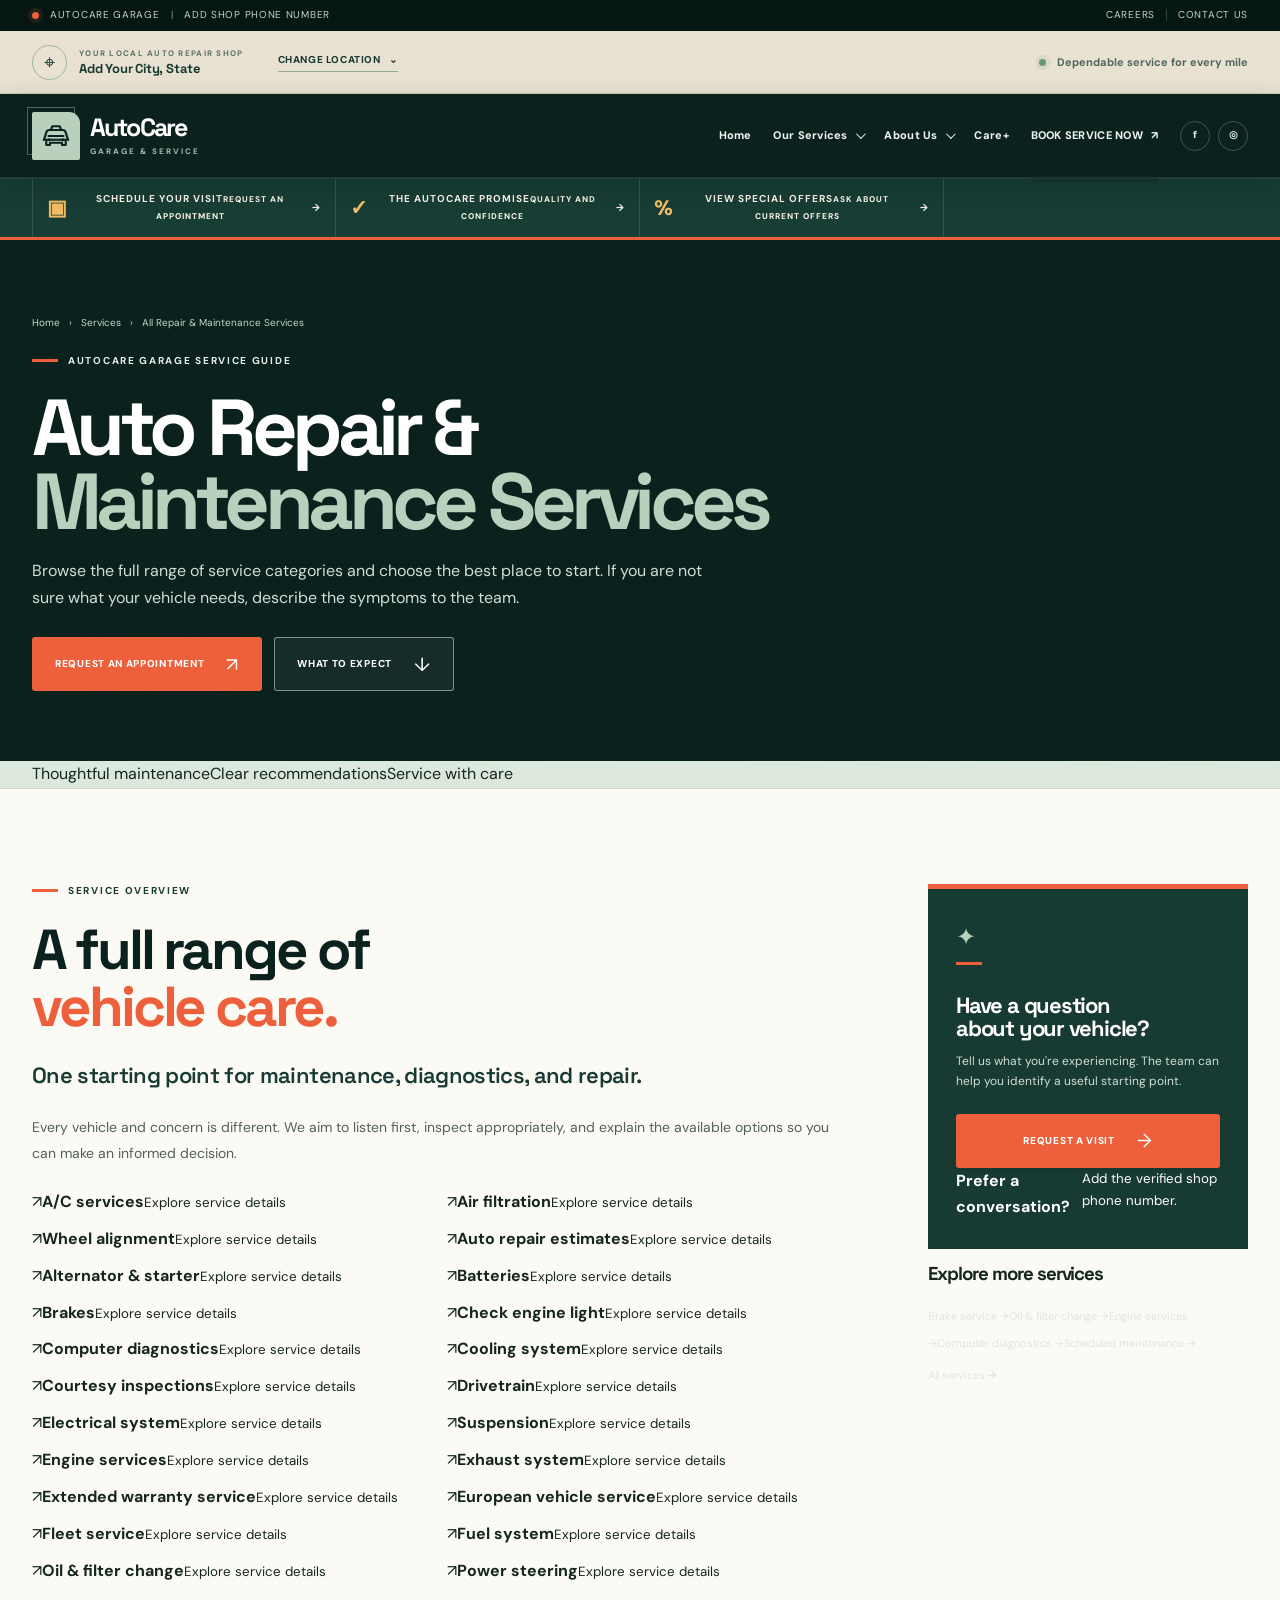
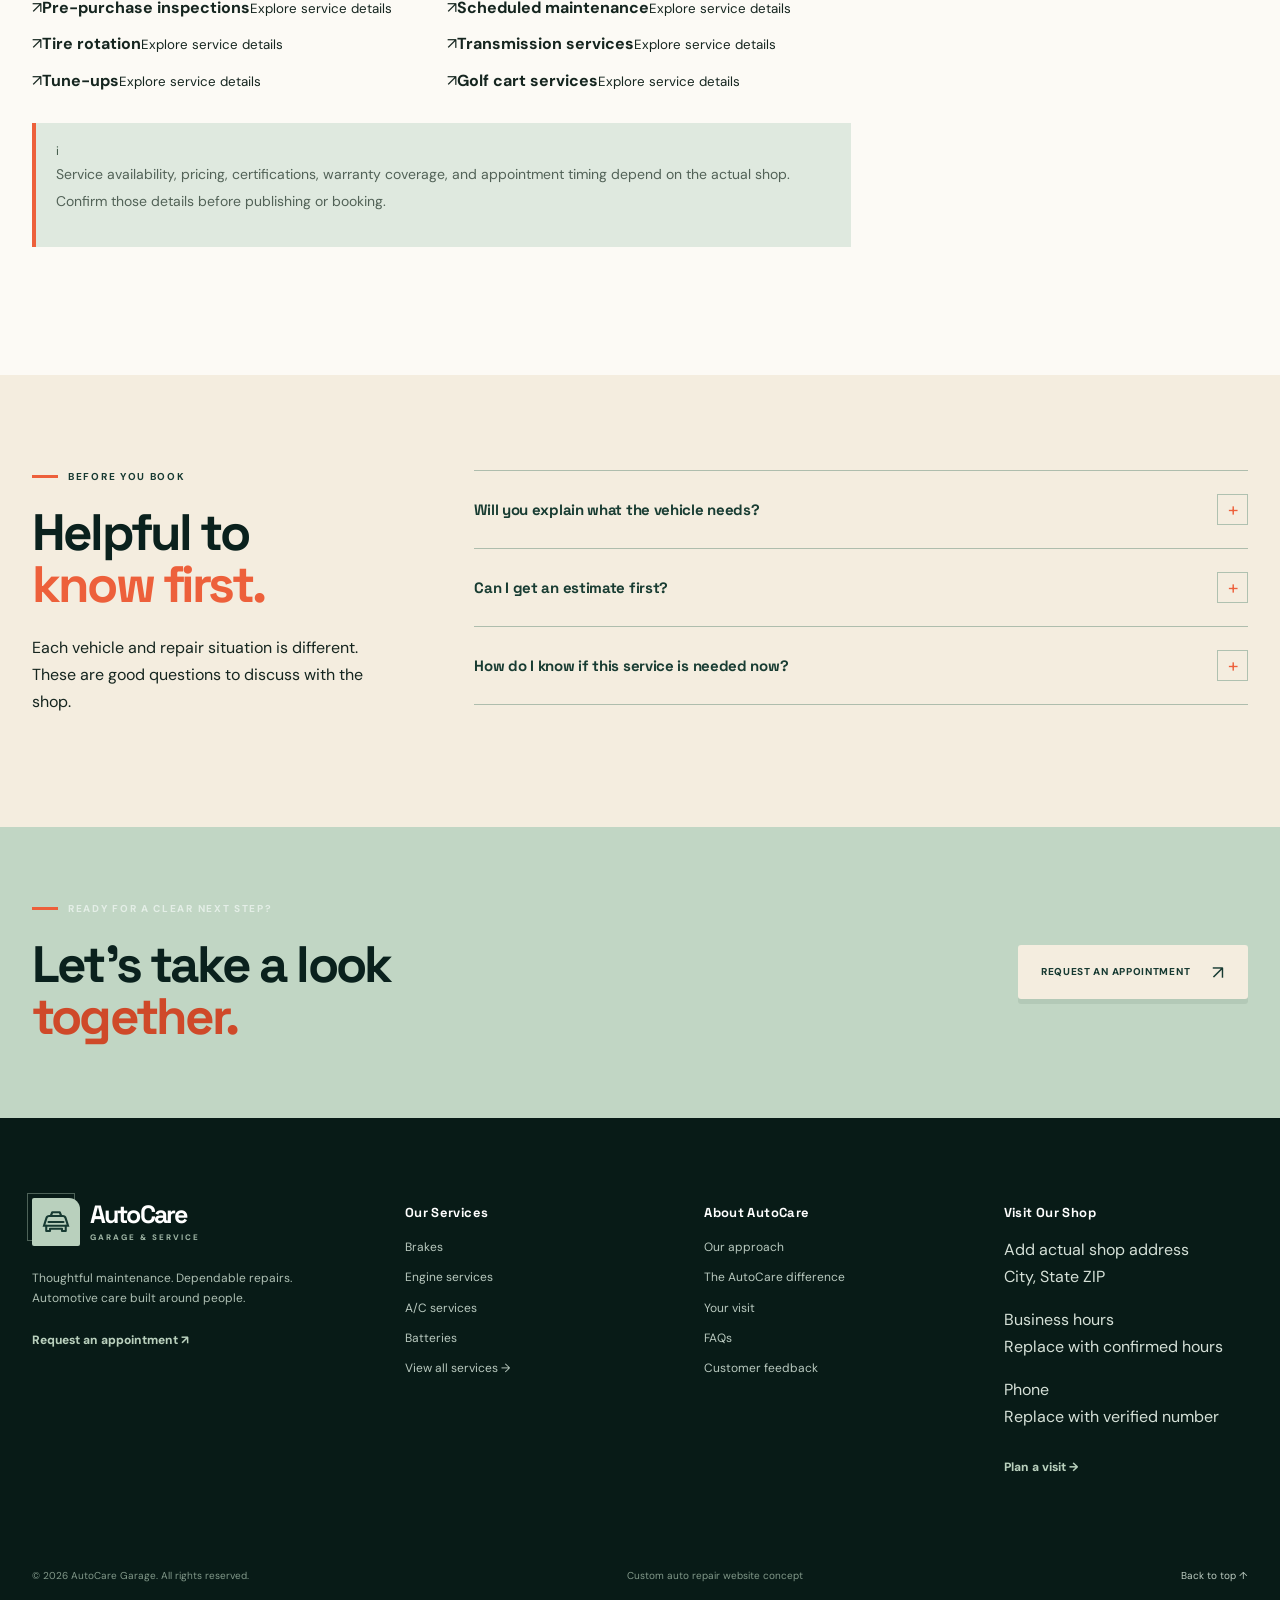
==== commit 2fc02364: "Apply premium art direction cache version to service pages" ====
--- a/service.html
+++ b/service.html
@@ -4,10 +4,10 @@
 <meta charset="utf-8"><meta name="viewport" content="width=device-width, initial-scale=1">
 <meta name="theme-color" content="#173b33">
 <meta name="description" content="Full-service auto repair and maintenance with clear recommendations and dependable local care.">
-<title>AutoCare Garage | Auto Repair &amp; Maintenance</title>
+<title>AutoCare Garage — Considered Care for Every Mile</title>
 <link rel="preconnect" href="https://fonts.googleapis.com"><link rel="preconnect" href="https://fonts.gstatic.com" crossorigin>
 <link href="https://fonts.googleapis.com/css2?family=DM+Sans:wght@400;500;600;700;800&family=Space+Grotesk:wght@400;500;600;700&display=swap" rel="stylesheet">
-<link rel="stylesheet" href="styles.css?v=editorial-redesign-20261013">
+<link rel="stylesheet" href="styles.css?v=considered-premium-20261013">
 </head>
 <body>
 <div class="utility-bar" id="top"><div class="container utility-inner"><div class="utility-left"><span class="utility-dot"></span><span>AutoCare Garage</span><span class="utility-separator">|</span><a href="#contact">Add shop phone number</a></div><div class="utility-links"><a href="#community">Careers</a><span></span><a href="#contact">Contact Us</a></div></div></div>
--- a/styles.css
+++ b/styles.css
@@ -659,3 +659,284 @@
   .why-grid{grid-template-columns:1fr}
   .why-grid article:last-child{grid-column:auto}
 }
+
+
+/* Premium art direction pass: fewer generic blocks, stronger brand and more deliberate rhythm. */
+:root{
+  --pine:#173a32;--pine-deep:#0a211d;--pine-mid:#295449;
+  --sage:#b9d0bd;--sage-light:#dfe9df;--cream:#f4eddf;--cream-deep:#e8dcc4;
+  --paper:#fcfaf5;--ink:#15251f;--muted:#65746a;--line:#ccd7cb;
+  --orange:#ed603b;--orange-dark:#cf4929;--gold:#e4b75f;
+  --shadow:0 28px 70px rgba(9,32,26,.18);--shadow-small:0 12px 30px rgba(9,32,26,.11);
+}
+/* The navigation becomes part of the brand, not a white strip floating above it. */
+.site-header{background:var(--pine-deep);border-bottom:1px solid #ffffff1a;box-shadow:0 8px 24px #06171335}
+.brand{color:#fff}
+.brand-mark{background:var(--sage);color:var(--pine-deep);border-radius:2px 11px 2px 2px;position:relative}
+.brand-mark:after{content:"";position:absolute;inset:-5px 5px 5px -5px;border:1px solid #b9d0bd65;pointer-events:none}
+.brand-type strong{font-size:25px;letter-spacing:-.075em}
+.brand-type small{color:#a5b9ab;letter-spacing:.25em}
+.main-nav>a,.nav-trigger{color:#edf3ed;font-size:11px}
+.main-nav>a:after,.nav-trigger:after{bottom:22px}
+.header-social a{color:#e5eee7;border-color:#ffffff39}
+.header-social a:hover{color:var(--pine);background:var(--sage);border-color:var(--sage)}
+.menu-toggle{background:var(--orange)}
+.location-strip{background:#e9e2d2;border-bottom:1px solid #d5cbb6}
+.location-pin{border-color:#9eb8a3;color:var(--pine)}
+.location-current small{color:#607369}
+.location-current b{color:var(--pine)}
+.location-change{border-color:#92a997}
+.utility-bar{background:#061713}
+.header-cta{box-shadow:0 5px 0 #00000020}
+.mega-menu{border-top-width:5px}
+.mega-content{padding:29px 31px 20px}
+.mega-common-links>a{background:#e4ece2}
+.mega-common-links>a:hover{background:#c6dac8}
+.mega-promo{background:#f0e7d5}
+.quick-links{background:#183d34;border-top:1px solid #ffffff13;border-bottom:3px solid var(--orange)}
+.quick-links a{font-size:10px;letter-spacing:.1em}
+.quick-icon{color:#f2bc65}
+
+/* Hero: full-bleed image with a large, confident headline and a restrained graphic system. */
+.reference-hero,.reference-hero-inner{min-height:min(790px,calc(100vh - 150px));}
+.reference-hero{background:#071b17}
+.reference-hero-photo{inset:0 0 0 18%;background-image:url("https://images.unsplash.com/photo-1486262715619-67b85e0b08d3?auto=format&fit=crop&w=2400&q=90");background-position:center 54%;filter:saturate(.76) contrast(1.06)}
+.reference-hero-overlay{background:linear-gradient(90deg,#081b17 0%,#081b17 23%,#081b17e8 39%,#081b17a8 60%,#081b1750 100%),linear-gradient(0deg,#081b17d9 0%,transparent 46%)}
+.reference-hero:before{width:6px;background:var(--orange)}
+.reference-hero:after{right:5%;top:14%;width:clamp(170px,20vw,295px);height:clamp(170px,20vw,295px);border-color:#f5eddf59;box-shadow:0 0 0 22px #f5eddf0c,0 0 0 46px #f5eddf09}
+.reference-hero-inner{padding-top:82px;padding-bottom:105px}
+.reference-hero-copy{width:min(760px,75%)}
+.reference-kicker{color:#d1e4d4;font-size:10px;letter-spacing:.22em;margin-bottom:30px}
+.reference-kicker:before{width:43px}
+.reference-hero h1{font-size:clamp(4.5rem,8.7vw,8.1rem);line-height:.88;letter-spacing:-.095em;margin-bottom:31px;max-width:900px}
+.reference-hero h1 em{color:var(--sage);position:relative}
+.reference-hero-copy>p{max-width:490px;font-size:16px;line-height:1.8;color:#d8e0d9}
+.reference-hero-actions{gap:13px}
+.reference-hero-actions .btn{min-height:59px;padding-left:25px;padding-right:25px}
+.reference-hero-badge{right:clamp(20px,5vw,75px);bottom:50px;min-width:260px;padding:17px 20px;border-left-width:5px}
+.reference-hero-badge .badge-icon{width:49px;height:49px;font-size:16px}
+.reference-hero-badge b{font-size:15px}
+.reference-hero-badge small{font-size:10px}
+
+/* Add editorial page markers and horizontal rules without changing any content hooks. */
+.reference-intro,.reference-text-section,.reference-feature-section,.reference-inspection,
+#community,.reference-faq,.reference-awards,.reference-amenities,.reference-why,
+.reference-owner,.reference-service-directory,.reference-specials,.appointment-section,.reviews-section{isolation:isolate}
+.reference-intro:after,.reference-text-section:after,.reference-feature-section:after,
+.reference-faq:after,.reference-why:after,.reference-service-directory:after{
+  content:"";position:absolute;top:0;left:0;width:clamp(44px,7vw,100px);height:5px;background:var(--orange);z-index:-1
+}
+.reference-intro{padding-top:130px;padding-bottom:135px;background:#c5d8c6}
+.reference-intro:before{top:38px;right:5.2%;color:#2b594b;font-size:9px;letter-spacing:.23em}
+.reference-intro-grid{grid-template-columns:1.05fr .85fr;gap:clamp(55px,9vw,145px)}
+.reference-intro-text h2{font-size:clamp(3.1rem,5.15vw,5.2rem);line-height:.98;margin-bottom:25px}
+.reference-intro-text h3{font-size:20px;color:#264a3d;max-width:520px}
+.reference-intro-text p{font-size:14px;line-height:1.85;color:#304b3e;max-width:570px}
+.reference-intro-image-wrap{padding:0 0 54px 35px}
+.reference-intro-image-wrap:before{left:0;top:35px;bottom:0;width:78%;background:#f0e5cf}
+.reference-intro-image-wrap:after{right:-26px;top:-26px;width:42%;height:48%;border:1px solid #fbf8ed}
+.reference-intro-image{height:520px;object-position:center;filter:saturate(.77) contrast(1.02)}
+.image-caption{margin:-43px 0 0 -24px;padding:20px 23px;min-width:315px}
+.caption-symbol{width:43px;height:43px}
+
+/* Cream section gets texture from typography and generous whitespace, not extra cards. */
+.reference-text-section{padding:122px 0;background:#f5eedf}
+.reference-text-section.alt{background:#e2ece1}
+.reference-text-grid{grid-template-columns:1fr 1.02fr;gap:clamp(55px,9vw,145px)}
+.reference-text-grid h2{font-size:clamp(3.1rem,5.4vw,5.3rem);line-height:.94;max-width:600px}
+.reference-text-grid>div:last-child{position:relative;border-left:0;padding-left:40px}
+.reference-text-grid>div:last-child:before{content:"";position:absolute;left:0;top:3px;bottom:3px;width:3px;background:var(--orange)}
+.reference-text-grid p{font-size:14px;line-height:1.9;color:#4d5e52}
+.reference-text-grid .reference-lead{font-size:23px;line-height:1.35;color:var(--pine);max-width:550px}
+#team{background:#d7e4d7}
+#community{background:#163b32;padding:118px 0}
+#community .reference-text-grid>div:last-child:before{background:var(--orange)}
+#community h2{font-size:clamp(3rem,5.2vw,5rem)}
+#community .reference-text-grid p{font-size:14px;line-height:1.85}
+#ev-services{background:#f1e6d0}
+
+/* Image-led feature treatment with stronger contrast between the two columns. */
+.reference-feature-section{padding:125px 0;background:#f8f3e9}
+.reference-feature-grid{grid-template-columns:1.04fr .86fr;gap:clamp(55px,9vw,140px)}
+.reference-feature-image{padding:0 0 42px 42px}
+.reference-feature-image:before{top:-18px;left:-18px;width:73%;height:68%;background:#bed3c2}
+.reference-feature-image img{height:550px;filter:saturate(.76) contrast(1.03)}
+.feature-image-label{right:-28px;bottom:0;padding:20px 25px}
+.feature-image-label span{font-size:16px}
+.reference-feature-copy h2{font-size:clamp(3.05rem,5.1vw,5.1rem);line-height:.95}
+.reference-feature-copy .reference-lead{font-size:23px}
+.reference-feature-copy p{line-height:1.85;font-size:14px}
+.reference-feature-copy .btn{margin-top:24px}
+
+/* The diagnostic section reads as a designed technical panel. */
+.reference-inspection{padding:120px 0;background:#0c2722}
+.reference-inspection:after{content:"";position:absolute;right:0;top:0;bottom:0;width:7px;background:var(--orange)}
+.inspection-grid{grid-template-columns:.88fr 1.12fr;gap:clamp(45px,8vw,120px)}
+.inspection-copy h2{font-size:clamp(3rem,5.3vw,5.15rem);line-height:.94}
+.inspection-copy .eyebrow{color:var(--sage)}
+.inspection-copy p{font-size:14px;line-height:1.85}
+.inspection-card-list{gap:10px}
+.inspection-card-list article{min-height:152px;padding:25px 24px;background:#17372f;border:1px solid #78978645}
+.inspection-card-list article:before{width:3px}
+.inspection-card-list article span{margin-bottom:14px}
+.inspection-card-list article b{font-size:16px}
+.inspection-card-list article p{font-size:12px;line-height:1.65}
+
+/* FAQ and directory styling gains editorial numbering, crisp separators and warmer surfaces. */
+.reference-faq{padding:122px 0;background:#f5eedf}
+.reference-faq-grid{gap:clamp(55px,9vw,140px)}
+.reference-faq-grid>div:first-child h2{font-size:clamp(3rem,5vw,4.7rem);line-height:.95}
+.faq-list{border-color:#aebdad}
+.faq-list details{border-color:#aebdad}
+.faq-list summary{font-size:15px;padding:23px 0;color:#183c32}
+.faq-list summary span{width:31px;height:31px}
+.faq-list details p{font-size:13px;line-height:1.8}
+.reference-awards{padding:102px 0;background:#dce8dc}
+.awards-heading{max-width:760px;margin-bottom:48px}
+.awards-heading h2{font-size:clamp(3rem,4.8vw,4.5rem)}
+.awards-heading p{font-size:13px}
+.award-list{border-color:#a9bea9}
+.award-list>div{border-color:#a9bea9;min-height:185px}
+.award-seal{width:61px;height:61px;border-color:#789780;background:#eff3e9}
+.reference-amenities{padding:112px 0;background:#1a4337}
+.amenities-heading{margin-bottom:45px}
+.amenities-heading h2{font-size:clamp(3rem,5vw,4.8rem)}
+.amenities-heading>p{font-size:14px;line-height:1.8}
+.reference-amenities-grid{border-color:#ffffff2c}
+.reference-amenities-grid article{min-height:140px;padding:23px 25px;border-color:#ffffff2c}
+.reference-amenities-grid article span{font-size:27px;color:#c5d8c6}
+.reference-amenities-grid article b{font-size:14px}
+.reference-why{padding:120px 0;background:#f6f0e3}
+.why-heading{max-width:780px;margin-bottom:58px}
+.why-heading h2{font-size:clamp(3rem,5vw,4.65rem)}
+.why-grid{grid-template-columns:repeat(5,minmax(0,1fr));gap:0;border-top:1px solid #c8d0c3;border-bottom:1px solid #c8d0c3}
+.why-grid article{background:transparent;border:0;border-right:1px solid #c8d0c3;min-height:270px;padding:27px 22px;box-shadow:none!important}
+.why-grid article:last-child{border-right:0}
+.why-grid article:hover{transform:translateY(-4px);background:#e9eee4}
+.why-icon{width:47px;height:47px;border-radius:50%;background:var(--pine);margin-bottom:25px}
+.why-icon:after{border-radius:50%;right:-5px;bottom:-5px}
+.why-grid h3{font-size:16px}
+.why-grid p{font-size:12px;line-height:1.7}
+
+/* Owner story becomes a branded feature rather than another white card. */
+.reference-owner{padding:125px 0;background:#bfd4c2}
+.owner-grid{gap:clamp(55px,9vw,140px)}
+.owner-photo{padding:34px 0 0 34px}
+.owner-photo:before{left:0;top:0;background:#f2e7d2;width:73%;height:72%}
+.owner-photo img{height:525px;filter:saturate(.76);object-position:center}
+.owner-photo-badge{left:-13px;bottom:24px;padding:18px 26px;font-size:13px}
+.owner-copy h2{font-size:clamp(3.1rem,5.1vw,5.1rem);line-height:.95}
+.owner-copy>p{font-size:14px;line-height:1.85}
+.owner-copy .owner-lead{font-size:23px}
+.owner-facts{gap:12px 22px;font-size:12px}
+
+/* Services: architectural grid with generous touch targets, no rounded-box template feel. */
+.reference-service-directory{padding:120px 0;background:#f0e6d4}
+.service-directory-heading h2{font-size:clamp(3rem,5vw,4.8rem);line-height:.95}
+.directory-intro{font-size:14px;line-height:1.85;margin:28px 0 42px}
+.reference-service-list{grid-template-columns:repeat(3,minmax(0,1fr));border-color:#c9c5b6}
+.reference-service-list a{min-height:83px;padding:19px 22px;border-color:#c9c5b6;font-size:14px}
+.reference-service-list a span{font-size:22px;transition:transform .2s}
+.reference-service-list a:hover{padding-left:27px}
+.reference-service-list a:hover span{transform:translateX(4px)}
+.reference-specials{padding:90px 0;background:#09221d}
+.specials-inner h2{font-size:clamp(3rem,4.7vw,4.5rem);line-height:.95}
+.specials-inner p{font-size:14px;line-height:1.8}
+.specials-inner>.btn{min-width:230px}
+
+/* Appointment experience: one elegant panel, clear field focus, no dashboard-like clutter. */
+.appointment-section{padding:120px 0;background:#c3d8c6}
+.appointment-intro h2{font-size:clamp(3rem,5vw,4.8rem);line-height:.95}
+.appointment-intro>p{font-size:14px;line-height:1.85}
+.appointment-contact{background:#edf2e9;border-left-width:4px;padding:18px}
+.appointment-form{border:0;box-shadow:0 25px 80px #183b2e28}
+.form-title h3{font-size:30px}
+.form-grid{gap:17px}
+.form-grid input,.form-grid select,.form-grid textarea{min-height:46px;border-radius:0;background:#f8f8f1}
+.form-grid label{font-size:11px}
+.form-actions{margin-top:28px;padding-top:24px}
+.reviews-section{padding:120px 0;background:#f3ecdd}
+.reviews-intro h2{font-size:clamp(3rem,5vw,4.8rem);line-height:.94}
+.reviews-intro p{font-size:14px;line-height:1.85}
+.review-carousel{min-height:350px;padding:42px 45px 30px;border-top:5px solid var(--orange);background:#12382f}
+.review-quote{font-size:clamp(1.45rem,2.3vw,2.1rem);line-height:1.38}
+.review-controls button{border-radius:50%}
+
+/* Footer and service pages keep the same art direction throughout. */
+.site-footer{background:#081b17}
+.footer-main{padding-top:80px;padding-bottom:70px}
+.footer-main h3{font-size:13px}
+.footer-main a:not(.brand):not(.footer-mail){font-size:12px}
+.payments-inner{color:#9eb8a6}
+.footer-bottom{color:#82998a}
+.service-page-hero{min-height:455px}
+.service-page-hero-bg{background-image:linear-gradient(90deg,#0a211df5,#0a211d96),url("https://images.unsplash.com/photo-1486262715619-67b85e0b08d3?auto=format&fit=crop&w=2000&q=90")}
+.service-page-hero h1{font-size:clamp(3.2rem,6.2vw,6rem);line-height:.93}
+.service-breadcrumb-band{background:#dce8dc}
+.service-detail-layout{gap:clamp(35px,6vw,85px);padding-top:95px;padding-bottom:100px}
+.service-detail-main h2{font-size:clamp(2.8rem,4.4vw,4rem)}
+.service-detail-main p{line-height:1.9}
+.service-detail-sidebar{top:120px}
+.service-sidebar-card{padding:28px;border-top-width:5px}
+.service-faq-section{padding:95px 0;background:#f4eddf}
+.service-next-cta{padding:75px 0;background:#c1d6c4}
+@media(max-width:1120px){
+ .main-nav{gap:12px}
+ .reference-hero h1{font-size:clamp(4rem,8vw,6.5rem)}
+ .why-grid{grid-template-columns:repeat(3,minmax(0,1fr))}
+ .why-grid article:nth-child(3){border-right:0}
+ .why-grid article:nth-child(n+4){border-top:1px solid #c8d0c3}
+}
+@media(max-width:930px){
+ .site-header{background:var(--pine-deep)}
+ .main-nav{background:var(--paper)}
+ .main-nav>a,.nav-trigger{color:var(--pine)}
+ .reference-hero,.reference-hero-inner{min-height:640px}
+ .reference-hero h1{font-size:clamp(3.7rem,10vw,6rem)}
+ .reference-intro,.reference-text-section,.reference-feature-section,.reference-inspection,#community,.reference-faq,.reference-awards,.reference-amenities,.reference-why,.reference-owner,.reference-service-directory,.reference-specials,.appointment-section,.reviews-section{padding-top:82px;padding-bottom:82px}
+ .reference-intro-grid,.reference-feature-grid,.owner-grid{gap:45px}
+ .reference-intro-image{height:420px}
+ .reference-feature-image img,.owner-photo img{height:420px}
+ .reference-text-grid{gap:45px}
+ .reference-text-grid>div:last-child{padding-left:28px}
+ .reference-amenities-grid article{min-height:120px}
+ .why-grid{grid-template-columns:repeat(2,minmax(0,1fr))}
+ .why-grid article:nth-child(2n){border-right:0}
+ .why-grid article:nth-child(3){border-right:1px solid #c8d0c3}
+ .why-grid article:nth-child(n+3){border-top:1px solid #c8d0c3}
+ .why-grid article:last-child{grid-column:1/-1}
+}
+@media(max-width:640px){
+ .brand-type strong{font-size:20px}
+ .reference-hero,.reference-hero-inner{min-height:680px}
+ .reference-hero-photo{inset:0;background-position:58% center}
+ .reference-hero-overlay{background:linear-gradient(90deg,#081b17f5 0%,#081b17dc 70%,#081b1796 100%),linear-gradient(0deg,#081b17d9,transparent 60%)}
+ .reference-hero-inner{padding-top:90px;padding-bottom:145px}
+ .reference-hero h1{font-size:clamp(3.2rem,14vw,5rem)}
+ .reference-hero-copy>p{font-size:14px}
+ .reference-hero-badge{bottom:20px;left:17px;right:auto}
+ .reference-intro,.reference-text-section,.reference-feature-section,.reference-inspection,#community,.reference-faq,.reference-awards,.reference-amenities,.reference-why,.reference-owner,.reference-service-directory,.reference-specials,.appointment-section,.reviews-section{padding-top:65px;padding-bottom:66px}
+ .reference-intro-grid,.reference-feature-grid,.owner-grid,.reference-text-grid{grid-template-columns:1fr;gap:35px}
+ .reference-intro-text h2,.reference-feature-copy h2,.owner-copy h2,.reference-text-grid h2{font-size:clamp(2.65rem,11vw,3.8rem)}
+ .reference-intro-image{height:330px}
+ .reference-feature-image img,.owner-photo img{height:330px}
+ .reference-text-grid>div:last-child{padding-left:22px}
+ .reference-text-grid .reference-lead,.reference-feature-copy .reference-lead,.owner-copy .owner-lead{font-size:19px}
+ .reference-amenities-grid{grid-template-columns:repeat(2,1fr)}
+ .reference-amenities-grid article{min-height:105px;padding:15px}
+ .why-grid{grid-template-columns:1fr 1fr}
+ .why-grid article{padding:18px 14px;min-height:0}
+ .why-grid article:nth-child(2n){border-right:0}
+ .why-grid article:nth-child(3){border-right:1px solid #c8d0c3}
+ .why-grid article:last-child{grid-column:1/-1}
+ .reference-service-list{grid-template-columns:1fr}
+ .service-directory-heading h2{font-size:2.8rem}
+ .specials-inner{display:block}
+ .specials-inner h2{font-size:2.8rem}
+ .specials-inner>.btn{width:100%;margin-top:24px}
+ .form-step{padding:25px 18px}
+ .review-carousel{padding:27px 21px 22px}
+ .footer-main{padding-top:52px}
+ .service-detail-layout{padding-top:55px;padding-bottom:60px}
+ .service-page-hero h1{font-size:clamp(2.7rem,12vw,4.1rem)}
+}
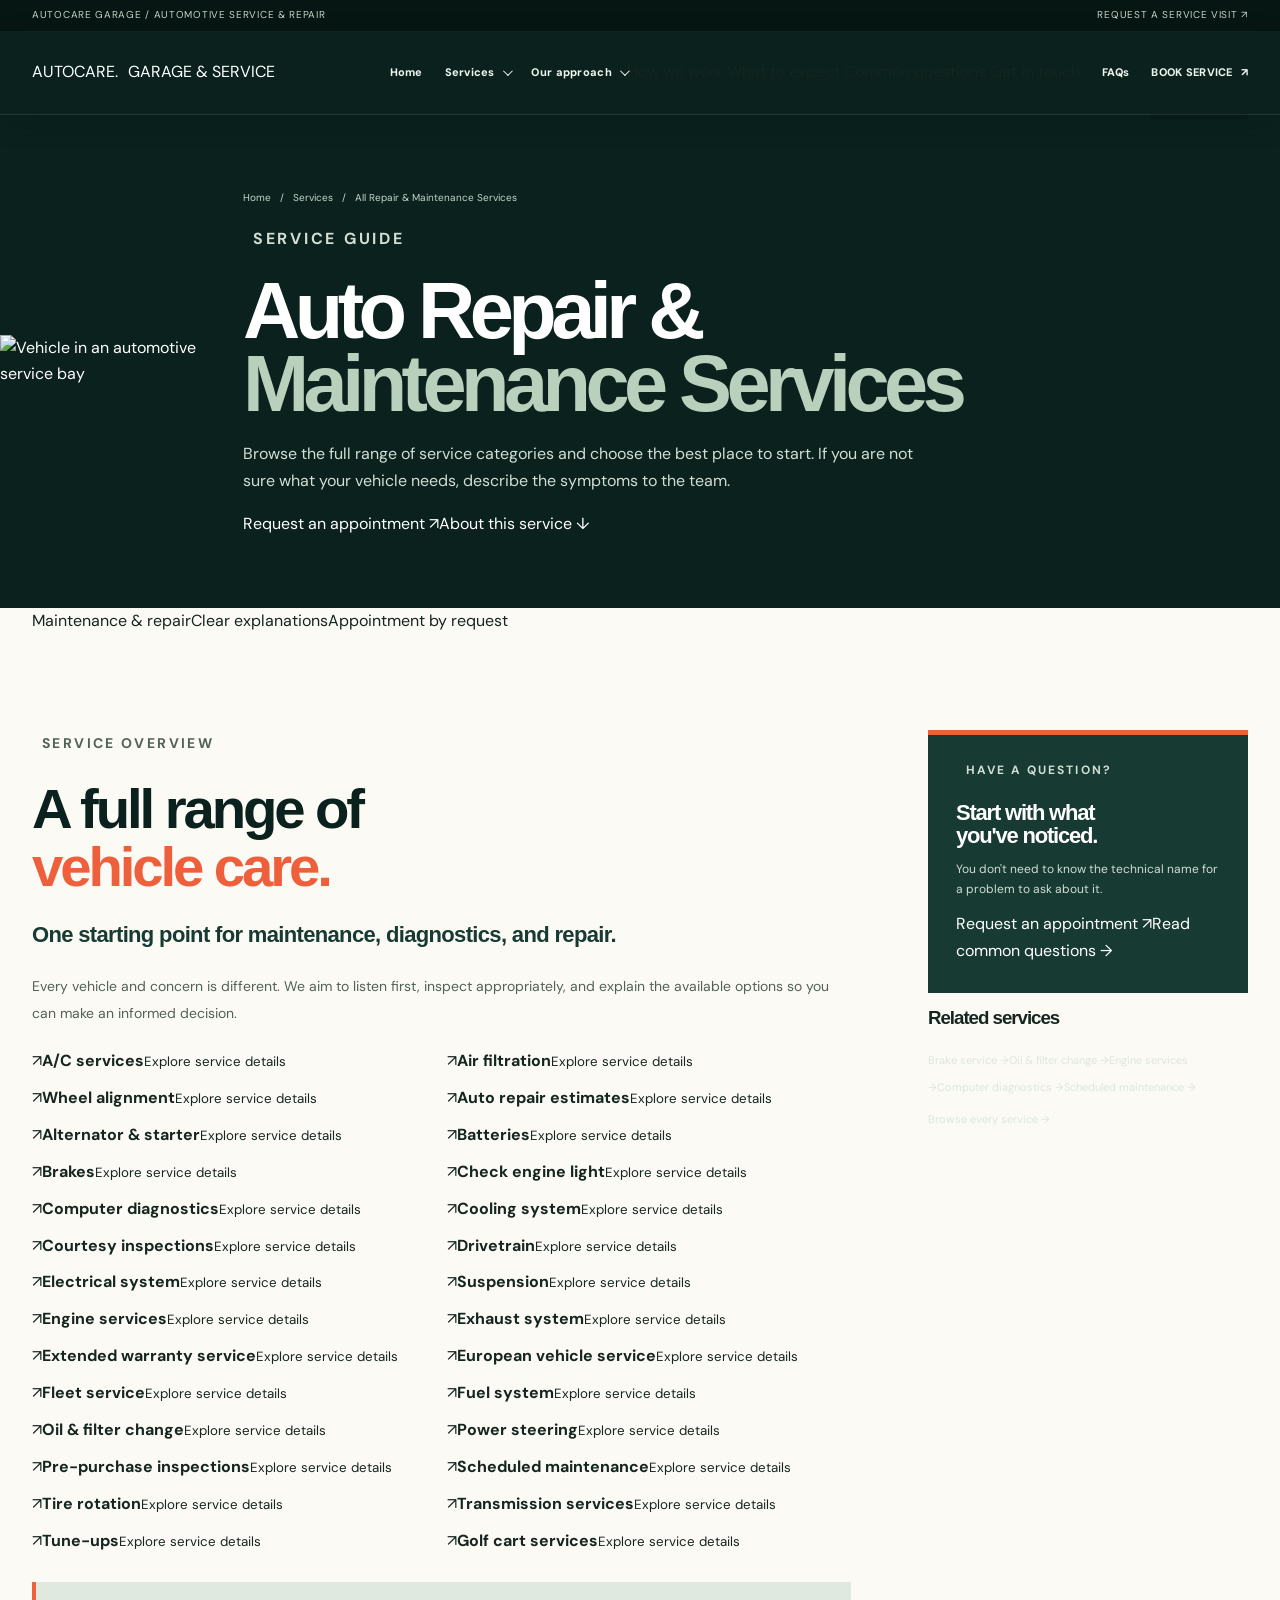
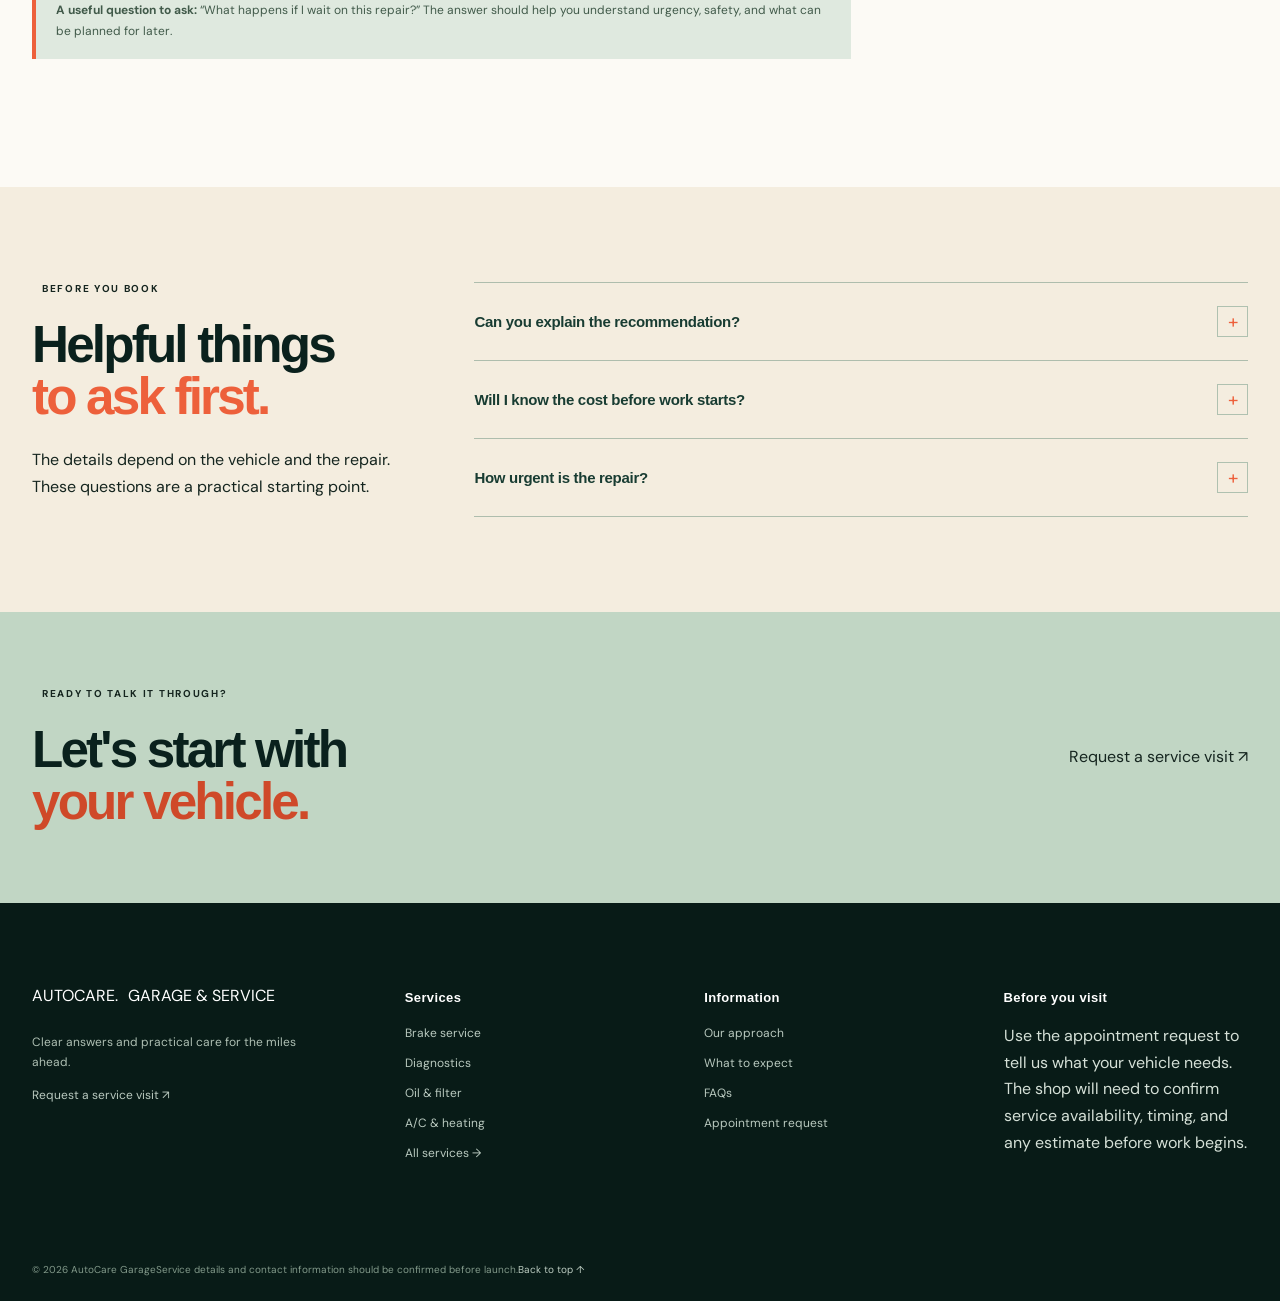
==== commit 73e903fe: "Align service pages with the refined AutoCare design and preserved service interactions" ====
--- a/service.html
+++ b/service.html
@@ -1,82 +1,123 @@
 <!doctype html>
 <html lang="en">
 <head>
-<meta charset="utf-8"><meta name="viewport" content="width=device-width, initial-scale=1">
-<meta name="theme-color" content="#173b33">
-<meta name="description" content="Full-service auto repair and maintenance with clear recommendations and dependable local care.">
-<title>AutoCare Garage — Considered Care for Every Mile</title>
-<link rel="preconnect" href="https://fonts.googleapis.com"><link rel="preconnect" href="https://fonts.gstatic.com" crossorigin>
-<link href="https://fonts.googleapis.com/css2?family=DM+Sans:wght@400;500;600;700;800&family=Space+Grotesk:wght@400;500;600;700&display=swap" rel="stylesheet">
-<link rel="stylesheet" href="styles.css?v=considered-premium-20261013">
+  <meta charset="utf-8">
+  <meta name="viewport" content="width=device-width, initial-scale=1">
+  <meta name="theme-color" content="#173b32">
+  <meta name="description" content="Explore automotive maintenance, repair, and diagnostic services.">
+  <title>AutoCare Garage | Auto Repair &amp; Maintenance</title>
+  <link rel="preconnect" href="https://fonts.googleapis.com">
+  <link rel="preconnect" href="https://fonts.gstatic.com" crossorigin>
+  <link href="https://fonts.googleapis.com/css2?family=DM+Sans:wght@400;500;600;700;800&family=DM+Serif+Display:ital@0;1&display=swap" rel="stylesheet">
+  <link rel="stylesheet" href="styles.css?v=human-crafted-20261013">
 </head>
 <body>
-<div class="utility-bar" id="top"><div class="container utility-inner"><div class="utility-left"><span class="utility-dot"></span><span>AutoCare Garage</span><span class="utility-separator">|</span><a href="#contact">Add shop phone number</a></div><div class="utility-links"><a href="#community">Careers</a><span></span><a href="#contact">Contact Us</a></div></div></div>
-<div class="location-strip"><div class="container location-inner"><div class="location-current"><span class="location-pin">⌖</span><span><small>YOUR LOCAL AUTO REPAIR SHOP</small><b>Add Your City, State</b></span></div><a class="location-change" href="#contact">Change Location <span>⌄</span></a><div class="location-hours"><span class="hours-dot"></span> Dependable service for every mile</div></div></div>
+
+<div class="utility-bar" id="top">
+  <div class="container utility-inner">
+    <span>AutoCare Garage <span class="utility-divider">/</span> Automotive service &amp; repair</span>
+    <a href="#appointment">Request a service visit <span aria-hidden="true">↗</span></a>
+  </div>
+</div>
 <header class="site-header">
- <div class="container header-inner">
-  <a class="brand" href="index.html" aria-label="AutoCare Garage home"><span class="brand-mark"><svg viewBox="0 0 48 48" aria-hidden="true"><path d="M8 29h32l-3.2-10.2a4 4 0 0 0-3.8-2.8H15a4 4 0 0 0-3.8 2.8L8 29Z" fill="none" stroke="currentColor" stroke-width="2.8"/><path d="M11 29v7h5v-3h16v3h5v-7M14 24h20M17 16l2-5h10l2 5" fill="none" stroke="currentColor" stroke-width="2.8" stroke-linecap="round" stroke-linejoin="round"/><circle cx="15" cy="29" r="2" fill="currentColor"/><circle cx="33" cy="29" r="2" fill="currentColor"/></svg></span><span class="brand-type"><strong>AutoCare</strong><small>GARAGE &amp; SERVICE</small></span></a>
-  <button class="menu-toggle" aria-expanded="false" aria-controls="primary-nav" aria-label="Open navigation"><span></span><span></span><span></span></button>
-  <nav class="main-nav" id="primary-nav" aria-label="Main navigation">
-   <a href="index.html">Home</a>
-   <div class="nav-item has-mega"><button class="nav-trigger" aria-expanded="false" aria-controls="services-menu">Our Services <span class="chevron"></span></button>
-    <div class="mega-menu" id="services-menu">
-     <div class="mega-content">
-      <div class="mega-common">
-       <div class="mega-common-head"><div><span class="eyebrow dark"><i></i> COMMON SERVICES</span><p>Start with a service that fits your vehicle's needs.</p></div><a href="service.html?service=all-services" class="mega-view-all">View All Services <b>→</b></a></div>
-       <div class="mega-common-links">
-        <a href="service.html?service=check-engine-light"><span class="mega-icon">⌁</span><b>Check Engine Light</b></a>
-        <a href="service.html?service=scheduled-maintenance"><span class="mega-icon">◷</span><b>Scheduled Maintenance</b></a>
-        <a href="service.html?service=brakes"><span class="mega-icon">◉</span><b>Brakes</b></a>
-        <a href="service.html?service=ac-services"><span class="mega-icon">❄</span><b>A/C Services</b></a>
-        <a href="service.html?service=oil-filter-change"><span class="mega-icon">◌</span><b>Oil &amp; Filter Change</b></a>
-        <a href="service.html?service=batteries"><span class="mega-icon">ϟ</span><b>Batteries</b></a>
-       </div>
+  <div class="container header-inner">
+    <a class="brand" href="index.html" aria-label="AutoCare Garage home">
+      <span class="brand-word">AUTOCARE<span class="brand-period">.</span></span>
+      <span class="brand-descriptor">GARAGE &amp; SERVICE</span>
+    </a>
+    <button class="menu-toggle" aria-expanded="false" aria-controls="primary-nav" aria-label="Open navigation"><span></span><span></span><span></span></button>
+    <nav class="main-nav" id="primary-nav" aria-label="Main navigation">
+      <a href="index.html" class="nav-home">Home</a>
+      <div class="nav-item">
+        <button class="nav-trigger" aria-expanded="false" aria-controls="services-menu">Services <span class="chevron" aria-hidden="true"></span></button>
+        <div class="mega-menu" id="services-menu">
+          <div class="mega-head">
+            <div><span class="menu-label">AUTOCARE SERVICES</span><h2>What can we help<br>you sort out?</h2><a class="menu-all" href="service.html?service=all-services">Browse all services <span>→</span></a></div>
+            <div class="mega-popular">
+              <span class="menu-label">COMMON REQUESTS</span>
+              <a href="service.html?service=brakes"><span>01</span>Brake service <b>↗</b></a>
+              <a href="service.html?service=check-engine-light"><span>02</span>Check engine light <b>↗</b></a>
+              <a href="service.html?service=oil-filter-change"><span>03</span>Oil &amp; filter change <b>↗</b></a>
+              <a href="service.html?service=scheduled-maintenance"><span>04</span>Scheduled maintenance <b>↗</b></a>
+            </div>
+          </div>
+          <div class="mega-directory">
+            <div><span class="menu-label">MAINTENANCE</span><a href="service.html?service=scheduled-maintenance">Scheduled maintenance</a><a href="service.html?service=oil-filter-change">Oil &amp; filter change</a><a href="service.html?service=tire-rotation">Tire rotation</a><a href="service.html?service=air-filtration">Air filtration</a><a href="service.html?service=tune-ups">Tune-ups</a></div>
+            <div><span class="menu-label">REPAIR</span><a href="service.html?service=brakes">Brakes</a><a href="service.html?service=engine-services">Engine services</a><a href="service.html?service=transmission-services">Transmission</a><a href="service.html?service=suspension">Suspension &amp; steering</a><a href="service.html?service=exhaust-system">Exhaust system</a></div>
+            <div><span class="menu-label">DIAGNOSTICS</span><a href="service.html?service=check-engine-light">Check engine light</a><a href="service.html?service=computer-diagnostics">Computer diagnostics</a><a href="service.html?service=electrical-system">Electrical system</a><a href="service.html?service=cooling-system">Cooling system</a><a href="service.html?service=ac-services">A/C &amp; heating</a></div>
+            <div><span class="menu-label">SPECIALTY</span><a href="service.html?service=alignment">Alignment</a><a href="service.html?service=batteries">Batteries</a><a href="service.html?service=alternator-starter">Alternator &amp; starter</a><a href="service.html?service=european-vehicle-service">European vehicles</a><a href="service.html?service=fleet-service">Fleet service</a></div>
+          </div>
+        </div>
       </div>
-      <div class="mega-directory">
-       <div class="mega-directory-heading"><span class="eyebrow dark"><i></i> OUR SERVICES</span><span>Full-service auto repair and maintenance</span></div>
-       <div class="mega-directory-columns">
-        <div><a href="service.html?service=ac-services">A/C Services</a><a href="service.html?service=air-filtration">Air Filtration</a><a href="service.html?service=alignment">Alignment</a><a href="service.html?service=auto-repair-estimates">Auto Repair Estimates</a><a href="service.html?service=alternator-starter">Alternator &amp; Starter</a><a href="service.html?service=batteries">Batteries</a><a href="service.html?service=brakes">Brakes</a><a href="service.html?service=check-engine-light">Check Engine Light</a></div>
-        <div><a href="service.html?service=computer-diagnostics">Computer Diagnostics</a><a href="service.html?service=cooling-system">Cooling System</a><a href="service.html?service=courtesy-inspections">Courtesy Inspections</a><a href="service.html?service=drivetrain">Drivetrain</a><a href="service.html?service=electrical-system">Electrical System</a><a href="service.html?service=suspension">Suspension</a><a href="service.html?service=engine-services">Engine Services</a><a href="service.html?service=exhaust-system">Exhaust System</a></div>
-        <div><a href="service.html?service=extended-warranty-service">Extended Warranty Service</a><a href="service.html?service=european-vehicle-service">European Vehicle Service</a><a href="service.html?service=fleet-service">Fleet Service</a><a href="service.html?service=fuel-system">Fuel System</a><a href="service.html?service=oil-filter-change">Oil &amp; Filter Change</a><a href="service.html?service=power-steering">Power Steering</a><a href="service.html?service=pre-purchase-inspections">Pre-Purchase Inspections</a></div>
-        <div><a href="service.html?service=scheduled-maintenance">Scheduled Maintenance</a><a href="service.html?service=tire-rotation">Tire Rotation</a><a href="service.html?service=transmission-services">Transmission Services</a><a href="service.html?service=tune-ups">Tune-Ups</a><a href="service.html?service=golf-cart-services">Golf Cart Services</a><a href="service.html?service=all-services" class="directory-highlight">View All Services <b>→</b></a></div>
-       </div>
+      <div class="nav-item">
+        <button class="nav-trigger" aria-expanded="false" aria-controls="about-menu">Our approach <span class="chevron" aria-hidden="true"></span></button>
+        <div class="simple-dropdown" id="about-menu">
+          <a href="index.html#our-approach">How we work</a>
+          <a href="index.html#difference">What to expect</a>
+          <a href="index.html#faq">Common questions</a>
+          <a href="index.html#contact">Get in touch</a>
+        </div>
       </div>
-      <div class="mega-promo-row">
-       <a class="mega-promo" href="#concierge"><span class="promo-symbol">↗</span><span><b>Convenient Concierge Service</b><small>Ask about pick-up and drop-off options for your service visit.</small></span><strong>→</strong></a>
-       <a class="mega-promo" href="#warranty"><span class="promo-symbol">✓</span><span><b>The AutoCare Confidence Promise</b><small>Clear recommendations, quality workmanship, and no mystery estimates.</small></span><strong>→</strong></a>
-      </div>
-     </div>
+      <a href="index.html#faq">FAQs</a>
+      <a href="index.html#appointment" class="header-cta">Book service <span aria-hidden="true">↗</span></a>
+    </nav>
+  </div>
+</header>
+<main>
+  <section class="service-page-hero">
+    <div class="service-hero-image"><img src="https://images.unsplash.com/photo-1486262715619-67b85e0b08d3?auto=format&fit=crop&w=1800&q=85" alt="Vehicle in an automotive service bay"></div>
+    <div class="container service-page-hero-inner">
+      <div class="breadcrumbs"><a href="index.html">Home</a><span>/</span><a href="service.html?service=all-services">Services</a><span>/</span><span id="breadcrumb-current">Auto Repair Services</span></div>
+      <p class="eyebrow"><span></span> SERVICE GUIDE</p>
+      <h1 id="service-title">Auto Repair &amp;<br><em>Maintenance Services</em></h1>
+      <p id="service-intro">Practical help for everyday maintenance and the unexpected. Understand your options and choose a useful next step for your vehicle.</p>
+      <div class="service-hero-actions"><a href="index.html#appointment" class="button button-primary">Request an appointment <span>↗</span></a><a href="#service-details" class="button button-text">About this service <span>↓</span></a></div>
     </div>
-   </div>
-   <div class="nav-item has-mega"><button class="nav-trigger" aria-expanded="false" aria-controls="about-menu">About Us <span class="chevron"></span></button>
-    <div class="mega-menu about-mega" id="about-menu"><div class="mega-content">
-     <div class="mega-common"><div class="mega-common-head"><div><span class="eyebrow dark"><i></i> COMMON SERVICES</span><p>Quick links to services drivers ask about most.</p></div><a href="service.html?service=all-services" class="mega-view-all">View All Services <b>→</b></a></div>
-      <div class="mega-common-links"><a href="service.html?service=check-engine-light"><span class="mega-icon">⌁</span><b>Check Engine Light</b></a><a href="service.html?service=scheduled-maintenance"><span class="mega-icon">◷</span><b>Scheduled Maintenance</b></a><a href="service.html?service=brakes"><span class="mega-icon">◉</span><b>Brakes</b></a><a href="service.html?service=ac-services"><span class="mega-icon">❄</span><b>A/C Services</b></a><a href="service.html?service=oil-filter-change"><span class="mega-icon">◌</span><b>Oil &amp; Filter Change</b></a><a href="service.html?service=batteries"><span class="mega-icon">ϟ</span><b>Batteries</b></a></div>
-     </div>
-     <div class="mega-directory"><div class="mega-directory-heading"><span class="eyebrow dark"><i></i> ABOUT AUTOCARE</span><span>People first. Service you can understand.</span></div><div class="mega-directory-columns about-directory">
-      <div><a href="#our-approach">Our Approach</a><a href="#community">About Our Shop</a><a href="#team">Meet the Team</a></div>
-      <div><a href="#warranty">Warranty &amp; Quality</a><a href="#faq">Car Care FAQs</a><a href="#community">Community Involvement</a></div>
-      <div><a href="#concierge">Concierge Options</a><a href="#amenities">Shop Amenities</a><a href="#reviews">Customer Feedback</a></div>
-      <div><a href="#awards">Awards &amp; Credentials</a><a href="#contact">Contact Our Team</a><a href="#appointment" class="directory-highlight">Book Service <b>→</b></a></div>
-     </div></div>
-     <div class="mega-promo-row"><a class="mega-promo" href="#concierge"><span class="promo-symbol">⌖</span><span><b>Service That Fits Your Day</b><small>Ask about local transportation and convenient drop-off.</small></span><strong>→</strong></a><a class="mega-promo" href="#warranty"><span class="promo-symbol">✓</span><span><b>Clear Work. Clear Answers.</b><small>We explain the work and next steps before you decide.</small></span><strong>→</strong></a></div>
-    </div></div>
-   </div>
-   <a href="#care-plus">Care+</a>
-   <a href="#appointment" class="header-cta">Book Service Now <span>↗</span></a>
-   <div class="header-social"><a href="#contact" aria-label="Facebook">f</a><a href="#contact" aria-label="Instagram">◎</a></div>
-  </nav>
- </div>
-</header>
-<div class="quick-links"><div class="container quick-links-inner"><a href="index.html#appointment"><span class="quick-icon">▣</span><span><b>Schedule Your Visit</b><small>Request an appointment</small></span><strong>→</strong></a><a href="index.html#warranty"><span class="quick-icon">✓</span><span><b>The AutoCare Promise</b><small>Quality and confidence</small></span><strong>→</strong></a><a href="index.html#special-offers"><span class="quick-icon">%</span><span><b>View Special Offers</b><small>Ask about current offers</small></span><strong>→</strong></a></div></div>
-<main>
-<section class="service-page-hero"><div class="service-page-hero-bg"></div><div class="container service-page-hero-inner"><div class="breadcrumbs"><a href="index.html">Home</a><span>›</span><a href="service.html?service=all-services">Services</a><span>›</span><span id="breadcrumb-current">Auto Repair Services</span></div><div class="eyebrow light"><i></i> AUTOCARE GARAGE SERVICE GUIDE</div><h1 id="service-title">Auto Repair &amp;<br><em>Maintenance Services</em></h1><p id="service-intro">Practical help for everyday maintenance and the unexpected. Understand your options and choose the right next step for your vehicle.</p><div class="hero-buttons"><a href="index.html#appointment" class="btn btn-orange">Request an appointment <span>↗</span></a><a href="#service-details" class="btn btn-glass">What to expect <span>↓</span></a></div></div></section>
-<div class="service-breadcrumb-band"><div class="container"><span>Thoughtful maintenance</span><i></i><span>Clear recommendations</span><i></i><span>Service with care</span></div></div>
-<section class="service-detail-section section-pad" id="service-details"><div class="container service-detail-layout"><article class="service-detail-main"><div class="eyebrow dark"><i></i> SERVICE OVERVIEW</div><h2 id="service-heading">The right care for<br><em>your vehicle.</em></h2><p class="service-detail-lead" id="service-lead">Share what you're noticing and our team can help you understand the right next step.</p><p id="service-description">Every vehicle has different needs. We'll listen to your concerns, inspect what is appropriate, and talk through our findings before recommending work.</p><div class="service-benefit-grid" id="service-benefits"></div><div class="service-subsection"><h3>How the process works</h3><p>We aim to make the experience clear and manageable, from your first question through the work and follow-up.</p><div class="service-process"><article><span>01</span><div><b>Tell us what you're noticing</b><p>Share symptoms, recent changes, mileage, and any warning lights.</p></div></article><article><span>02</span><div><b>Inspect and explain</b><p>We'll review the issue and walk through relevant findings and options.</p></div></article><article><span>03</span><div><b>Approve the next step</b><p>Discuss the estimate, timing, and any questions before authorizing repairs.</p></div></article></div></div><div class="service-detail-note"><span>i</span><p>Service availability, pricing, certifications, warranty coverage, and appointment timing depend on the actual shop. Confirm those details before publishing or booking.</p></div></article>
-<aside class="service-detail-sidebar"><div class="service-sidebar-card"><span class="sidebar-icon">✦</span><span class="eyebrow dark"><i></i> LET'S TALK ABOUT IT</span><h3>Have a question<br>about your vehicle?</h3><p>Tell us what you're experiencing. The team can help you identify a useful starting point.</p><a class="btn btn-orange" href="index.html#appointment">Request a visit <span>→</span></a><div class="sidebar-contact"><b>Prefer a conversation?</b><small>Add the verified shop phone number.</small></div></div><div class="sidebar-service-list"><h3>Explore more services</h3><div id="related-services"></div><a class="sidebar-all" href="service.html?service=all-services">All services <b>→</b></a></div></aside></div></section>
-<section class="service-faq-section"><div class="container service-faq-layout"><div><div class="eyebrow dark"><i></i> BEFORE YOU BOOK</div><h2>Helpful to<br><em>know first.</em></h2><p>Each vehicle and repair situation is different. These are good questions to discuss with the shop.</p></div><div class="faq-list"><details><summary>Will you explain what the vehicle needs?<span>+</span></summary><p>Ask for a clear explanation of the inspection findings, why the service is recommended, and what the next steps are before authorizing work.</p></details><details><summary>Can I get an estimate first?<span>+</span></summary><p>Ask the shop to review the estimate and any diagnostic fees, parts, labor, and timing before work begins.</p></details><details><summary>How do I know if this service is needed now?<span>+</span></summary><p>Share any symptoms and ask the technician to distinguish urgent safety concerns from maintenance that can be planned for later.</p></details></div></div></section>
-<section class="service-next-cta"><div class="container service-next-inner"><div><div class="eyebrow light"><i></i> READY FOR A CLEAR NEXT STEP?</div><h2>Let's take a look<br><em>together.</em></h2></div><a href="index.html#appointment" class="btn btn-light">Request an appointment <span>↗</span></a></div></section>
+  </section>
+  <div class="service-facts"><div class="container"><span>Maintenance &amp; repair</span><i></i><span>Clear explanations</span><i></i><span>Appointment by request</span></div></div>
+  <section class="service-detail-section" id="service-details">
+    <div class="container service-detail-layout">
+      <article class="service-detail-main">
+        <p class="eyebrow"><span></span> SERVICE OVERVIEW</p>
+        <h2 id="service-heading">A better understanding<br><em>of what comes next.</em></h2>
+        <p class="service-detail-lead" id="service-lead">Tell us what you're noticing and we'll help you understand the right next step.</p>
+        <p id="service-description">Every vehicle and repair concern is different. We'll listen to what is happening and explain the options available for your vehicle.</p>
+        <div class="service-benefit-grid" id="service-benefits"></div>
+        <div class="service-subsection">
+          <h3>How to approach the repair</h3>
+          <p>Before booking, gather the details you have noticed and ask what the inspection will cover, whether diagnosis has a fee, and when you can expect an estimate.</p>
+          <div class="service-process">
+            <article><span>01</span><div><b>Describe the concern</b><p>Share symptoms, mileage, recent changes, and any warning lights.</p></div></article>
+            <article><span>02</span><div><b>Review the findings</b><p>Ask what the technician found and why the service is recommended.</p></div></article>
+            <article><span>03</span><div><b>Decide how to proceed</b><p>Discuss cost and timing before authorizing the work.</p></div></article>
+          </div>
+        </div>
+        <div class="service-detail-note"><b>A useful question to ask:</b> “What happens if I wait on this repair?” The answer should help you understand urgency, safety, and what can be planned for later.</div>
+      </article>
+      <aside class="service-detail-sidebar">
+        <div class="service-sidebar-card"><p class="eyebrow"><span></span> HAVE A QUESTION?</p><h3>Start with what<br>you've noticed.</h3><p>You don't need to know the technical name for a problem to ask about it.</p><a class="button button-primary" href="index.html#appointment">Request an appointment <span>↗</span></a><a class="sidebar-faq-link" href="index.html#faq">Read common questions <span>→</span></a></div>
+        <div class="sidebar-service-list"><h3>Related services</h3><div id="related-services"></div><a class="sidebar-all" href="service.html?service=all-services">Browse every service <span>→</span></a></div>
+      </aside>
+    </div>
+  </section>
+  <section class="service-faq-section"><div class="container service-faq-layout"><div><p class="eyebrow"><span></span> BEFORE YOU BOOK</p><h2>Helpful things<br><em>to ask first.</em></h2><p>The details depend on the vehicle and the repair. These questions are a practical starting point.</p></div><div class="faq-list"><details><summary>Can you explain the recommendation? <span>+</span></summary><p>Ask for a plain-language explanation of the findings, why the work is recommended, and whether there are other options.</p></details><details><summary>Will I know the cost before work starts? <span>+</span></summary><p>Ask the shop to review diagnostic charges, labor, parts, and the estimate before authorizing repair work.</p></details><details><summary>How urgent is the repair? <span>+</span></summary><p>Ask which concerns affect safety or reliability now and which maintenance items may be planned for later. The answer depends on the vehicle's condition.</p></details></div></div></section>
+  <section class="service-next-cta"><div class="container service-next-inner"><div><p class="eyebrow"><span></span> READY TO TALK IT THROUGH?</p><h2>Let's start with<br><em>your vehicle.</em></h2></div><a href="index.html#appointment" class="button button-primary">Request a service visit <span>↗</span></a></div></section>
 </main>
-<footer class="site-footer" id="contact"><div class="container footer-main"><div class="footer-brand-col"><a class="brand brand-inverse" href="index.html"><span class="brand-mark"><svg viewBox="0 0 48 48" aria-hidden="true"><path d="M8 29h32l-3.2-10.2a4 4 0 0 0-3.8-2.8H15a4 4 0 0 0-3.8 2.8L8 29Z" fill="none" stroke="currentColor" stroke-width="2.8"/><path d="M11 29v7h5v-3h16v3h5v-7M14 24h20M17 16l2-5h10l2 5" fill="none" stroke="currentColor" stroke-width="2.8" stroke-linecap="round" stroke-linejoin="round"/></svg></span><span class="brand-type"><strong>AutoCare</strong><small>GARAGE &amp; SERVICE</small></span></a><p>Thoughtful maintenance. Dependable repairs.<br>Automotive care built around people.</p><a class="footer-mail" href="index.html#appointment">Request an appointment ↗</a></div><div><h3>Our Services</h3><a href="service.html?service=brakes">Brakes</a><a href="service.html?service=engine-services">Engine services</a><a href="service.html?service=ac-services">A/C services</a><a href="service.html?service=batteries">Batteries</a><a href="service.html?service=all-services">View all services →</a></div><div><h3>About AutoCare</h3><a href="index.html#our-approach">Our approach</a><a href="index.html#difference">The AutoCare difference</a><a href="index.html#amenities">Your visit</a><a href="index.html#faq">FAQs</a><a href="index.html#reviews">Customer feedback</a></div><div><h3>Visit Our Shop</h3><p>Add actual shop address<br>City, State ZIP</p><p>Business hours<br>Replace with confirmed hours</p><p>Phone<br>Replace with verified number</p><a href="index.html#appointment" class="footer-mail">Plan a visit →</a></div></div><div class="container footer-bottom"><span>© <span id="current-year"></span> AutoCare Garage. All rights reserved.</span><span>Custom auto repair website concept</span><a href="#">Back to top ↑</a></div></footer>
-<script src="script.js"></script><script src="service.js"></script>
-</body></html>+
+<footer class="site-footer" id="contact">
+  <div class="container footer-main">
+    <div class="footer-brand-col">
+      <a class="brand brand-inverse" href="index.html"><span class="brand-word">AUTOCARE<span class="brand-period">.</span></span><span class="brand-descriptor">GARAGE &amp; SERVICE</span></a>
+      <p>Clear answers and practical care for the miles ahead.</p>
+      <a class="footer-cta" href="index.html#appointment">Request a service visit <span>↗</span></a>
+    </div>
+    <div class="footer-links"><h3>Services</h3><a href="service.html?service=brakes">Brake service</a><a href="service.html?service=computer-diagnostics">Diagnostics</a><a href="service.html?service=oil-filter-change">Oil &amp; filter</a><a href="service.html?service=ac-services">A/C &amp; heating</a><a href="service.html?service=all-services">All services <span>→</span></a></div>
+    <div class="footer-links"><h3>Information</h3><a href="index.html#our-approach">Our approach</a><a href="index.html#difference">What to expect</a><a href="index.html#faq">FAQs</a><a href="index.html#appointment">Appointment request</a></div>
+    <div class="footer-note"><h3>Before you visit</h3><p>Use the appointment request to tell us what your vehicle needs. The shop will need to confirm service availability, timing, and any estimate before work begins.</p></div>
+  </div>
+  <div class="footer-bottom"><div class="container footer-bottom-inner"><span>© <span id="current-year"></span> AutoCare Garage</span><span>Service details and contact information should be confirmed before launch.</span><a href="#top">Back to top ↑</a></div></div>
+</footer>
+<script src="script.js"></script>
+<script src="service.js"></script>
+</body>
+</html>
